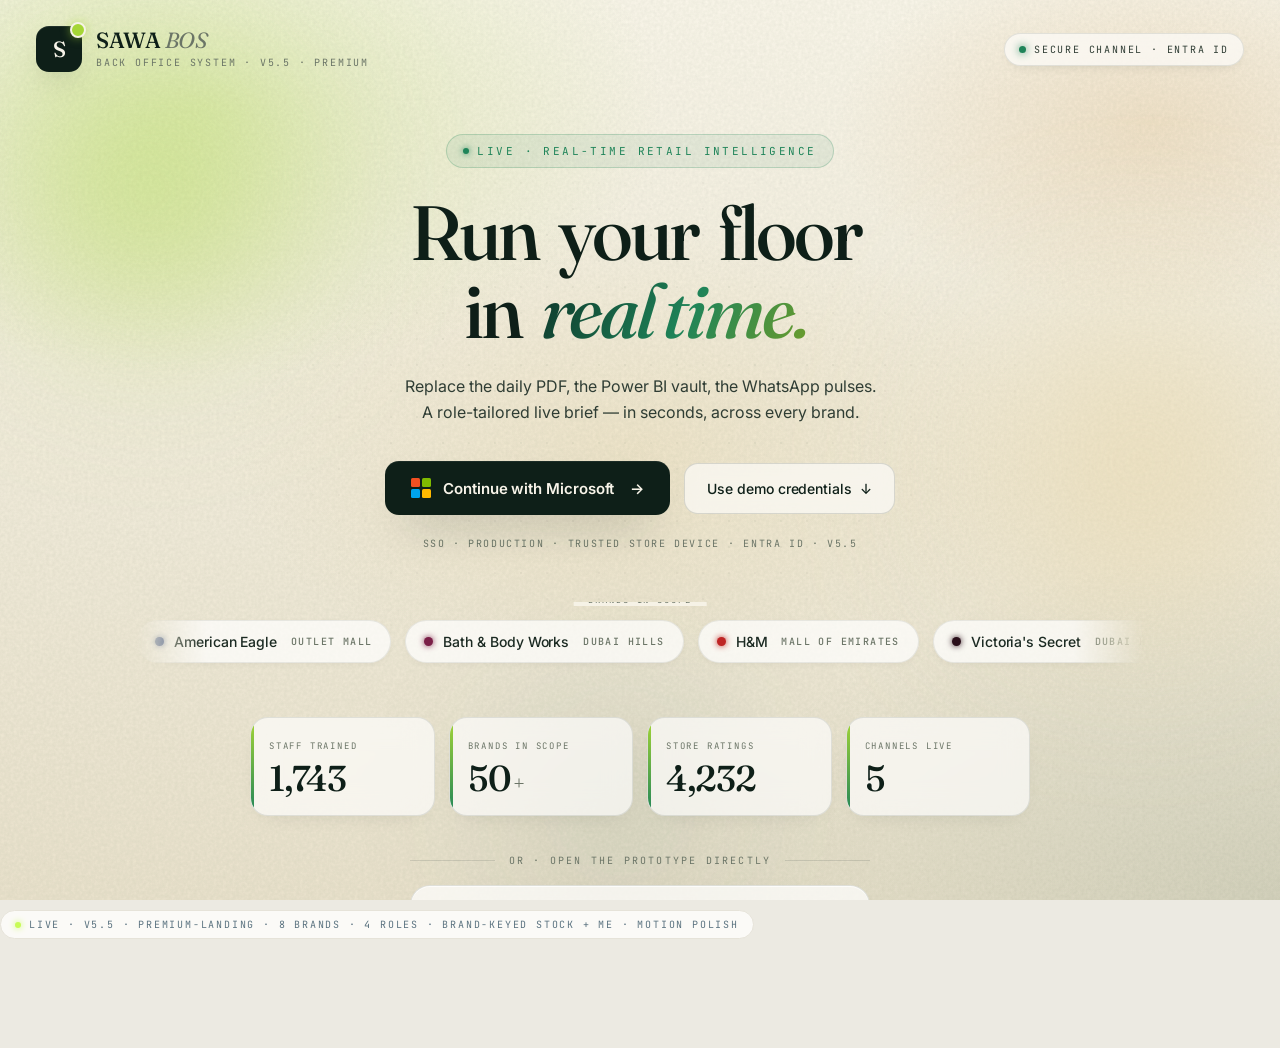
==== index.html @ 42e7abdb "v5.5 premium-landing: light-theme motion design system Replaces the dark login stage with a premium " ====
<!doctype html>
<html lang="en">
<head>
<meta charset="utf-8" />
<meta name="viewport" content="width=device-width, initial-scale=1, viewport-fit=cover" />
<title>SAWA BOS · v5.5 — Premium Live Prototype</title>
<link rel="preconnect" href="https://fonts.googleapis.com" />
<link rel="preconnect" href="https://fonts.gstatic.com" crossorigin />
<link href="https://fonts.googleapis.com/css2?family=Fraunces:ital,opsz,wght@0,9..144,400;0,9..144,500;0,9..144,600;1,9..144,500&family=Inter:wght@400;500;600;700&family=JetBrains+Mono:wght@400;500;600&display=swap" rel="stylesheet" />
<style>
  :root {
    --paper:        #FBFAF7;
    --paper-2:      #F4F2EC;
    --paper-3:      #ECE9DF;
    --line:         #E6E3D9;
    --line-2:       #D5D1C2;
    --ink:          #0E1714;
    --ink-2:        #1F2A26;
    --ink-3:        #5B7380;
    --ink-4:        #8B9B97;
    --ink-5:        #B1BDB8;
    --lime:         #C7FB55;
    --lime-2:       #B3F03A;
    --lime-ink:     #1A2A05;
    --pos:          #0F6B4E;
    --neg:          #BE3A3A;
    --neg-soft:     #F6D8D5;
    --warn:         #B07309;
    --warn-soft:    #F7E6BA;
    --blue:         #2D6CDF;
    --blue-soft:    #DFEAFB;
    --amber:        #D6A21E;
    --amber-soft:   #F5E5B6;
    --rose:         #D8527C;
    --rose-soft:    #F8DDE6;
    --slate:        #3E5867;
    --slate-soft:   #DCE3E7;
    --hover:        rgba(14,23,20,.04);

    --brand:        #0E1714;
    --brand-soft:   #F0EEE3;

    --shadow-card:  0 4px 12px rgba(15,20,23,.03);
    --shadow-card-2:0 1px 0 rgba(15,20,23,.04), 0 12px 28px rgba(15,20,23,.06);
    --shadow-dev:   0 30px 60px rgba(15,20,23,.22), 0 4px 12px rgba(15,20,23,.10);
  }
  /* per-brand tints applied via [data-brand] on .stage */
  .stage[data-brand="ame"]  { --brand:#0E2D71; --brand-soft:#E4ECFB; }
  .stage[data-brand="bbw"]  { --brand:#7A1F47; --brand-soft:#F8E2EB; }
  .stage[data-brand="hm"]   { --brand:#BE2424; --brand-soft:#FBE0DE; }
  .stage[data-brand="vs"]   { --brand:#2A0F1A; --brand-soft:#F1DCE3; }
  .stage[data-brand="cos"]  { --brand:#1A1A1A; --brand-soft:#EEEDE8; }
  .stage[data-brand="ct"]   { --brand:#8B1B3E; --brand-soft:#F6DDE5; }

  * { box-sizing: border-box; }
  html, body {
    margin: 0; padding: 0;
    background:
      radial-gradient(900px 600px at 10% 0%, #F4F2EA 0%, transparent 70%),
      radial-gradient(700px 500px at 100% 30%, #EEEBE0 0%, transparent 70%),
      #ECEAE2;
    font-family: 'Inter', system-ui, -apple-system, sans-serif;
    color: var(--ink);
    -webkit-font-smoothing: antialiased;
    text-rendering: optimizeLegibility;
  }
  ::selection { background: var(--lime); color: var(--lime-ink); }

  /* ═════════════════ LOGIN STAGE · v5.5 premium light landing ═════════════════ */
  .login-stage {
    position: fixed; inset: 0;
    background: #F6F2E6;
    color: var(--ink);
    overflow-y: auto;
    overflow-x: hidden;
    -webkit-overflow-scrolling: touch;
    overscroll-behavior: contain;
    z-index: 100;
    display: flex;
    flex-direction: column;
    transition: opacity .6s ease, transform .6s ease;
    scroll-behavior: smooth;
  }
  .login-stage.gone {
    opacity: 0;
    transform: scale(1.04);
    pointer-events: none;
  }
  .login-stage::-webkit-scrollbar { width: 10px; }
  .login-stage::-webkit-scrollbar-track { background: transparent; }
  .login-stage::-webkit-scrollbar-thumb {
    background: rgba(14,31,24,.10);
    border-radius: 8px;
    border: 2px solid transparent;
    background-clip: padding-box;
  }
  .login-stage::-webkit-scrollbar-thumb:hover {
    background: rgba(14,31,24,.22); background-clip: padding-box;
  }

  /* layered mesh background · cream + warm sand + faint forest accents */
  .motion-bg {
    position: absolute; inset: 0;
    pointer-events: none;
    z-index: 0;
    background:
      radial-gradient(58% 48% at 16% 12%, rgba(165,214,54,.22) 0%, transparent 62%),
      radial-gradient(70% 60% at 100% 100%, rgba(15,61,46,.10) 0%, transparent 65%),
      radial-gradient(50% 40% at 50% 50%, rgba(232,212,162,.30) 0%, transparent 65%),
      radial-gradient(38% 32% at 90% 14%, rgba(217,164,93,.22) 0%, transparent 65%),
      linear-gradient(180deg, #FBF7EB 0%, #F2ECDA 60%, #ECE4CE 100%);
  }
  /* paper grain — gives the premium "art-printed" feel */
  .motion-grain {
    position: absolute; inset: 0; pointer-events: none; z-index: 1;
    opacity: .55;
    mix-blend-mode: multiply;
    background-image: url("data:image/svg+xml;utf8,%3Csvg viewBox='0 0 200 200' xmlns='http://www.w3.org/2000/svg'%3E%3Cfilter id='n'%3E%3CfeTurbulence type='fractalNoise' baseFrequency='1.4' numOctaves='2' stitchTiles='stitch'/%3E%3CfeColorMatrix values='0 0 0 0 0.1  0 0 0 0 0.15  0 0 0 0 0.1  0 0 0 0.18 0'/%3E%3C/filter%3E%3Crect width='100%25' height='100%25' filter='url(%23n)'/%3E%3C/svg%3E");
  }
  /* subtle dotted grid that fades to the edges */
  .motion-grid {
    position: absolute; inset: 0;
    background-image:
      radial-gradient(circle at 1px 1px, rgba(14,31,24,.10) 1px, transparent 1.2px);
    background-size: 26px 26px;
    mask-image: radial-gradient(closest-side at 50% 45%, #000 30%, transparent 85%);
    -webkit-mask-image: radial-gradient(closest-side at 50% 45%, #000 30%, transparent 85%);
    z-index: 1; opacity: .42;
    animation: gridDrift 50s linear infinite;
    pointer-events: none;
  }
  @keyframes gridDrift {
    0%   { background-position: 0 0; }
    100% { background-position: 26px 26px; }
  }
  /* drifting mesh blobs */
  .motion-blob {
    position: absolute;
    border-radius: 50%;
    filter: blur(80px);
    z-index: 1;
    pointer-events: none;
  }
  .blob-1 { width: 540px; height: 540px; left: -120px; top: -80px;
    background: radial-gradient(closest-side, rgba(165,214,54,.55), transparent 72%);
    animation: blobDrift 22s ease-in-out infinite; }
  .blob-2 { width: 600px; height: 600px; right: -160px; top: 18%;
    background: radial-gradient(closest-side, rgba(232,212,162,.70), transparent 72%);
    animation: blobDrift 28s ease-in-out infinite -6s; }
  .blob-3 { width: 420px; height: 420px; left: 32%; bottom: -120px;
    background: radial-gradient(closest-side, rgba(15,61,46,.18), transparent 72%);
    animation: blobDrift 26s ease-in-out infinite -12s; }
  @keyframes blobDrift {
    0%,100% { transform: translate(0,0) scale(1); }
    50%     { transform: translate(80px,40px) scale(1.08); }
  }

  .login-head {
    position: relative; z-index: 5;
    display: flex; justify-content: space-between; align-items: center;
    padding: 26px 36px;
    animation: fadeDown .7s .05s ease-out backwards;
  }
  @keyframes fadeDown {
    from { opacity: 0; transform: translateY(-10px); }
    to   { opacity: 1; transform: none; }
  }
  .login-brand { display: flex; align-items: center; gap: 14px; }
  .sawa-mono-lg {
    width: 46px; height: 46px; border-radius: 13px;
    background: #0E1F18; color: #F8F4E9;
    display: grid; place-items: center;
    font-family: 'Fraunces', serif; font-weight: 500; font-size: 22px;
    letter-spacing: -.02em; position: relative;
    box-shadow:
      0 1px 0 rgba(255,255,255,.08) inset,
      0 14px 30px -16px rgba(14,31,24,.55);
  }
  .sawa-mono-lg::after {
    content: ""; position: absolute; right: -4px; top: -4px;
    width: 12px; height: 12px; border-radius: 50%;
    background: #A5D636; border: 2.5px solid #F6F2E6;
    box-shadow: 0 0 10px rgba(165,214,54,.55);
    animation: pulse 2s ease-in-out infinite;
  }
  .lh-t {
    font-family: 'Fraunces', serif; font-weight: 500;
    font-size: 22px; letter-spacing: -.02em; line-height: 1;
    color: #0E1F18;
  }
  .lh-t em { font-style: italic; color: #6B7567; font-weight: 400; }
  .lh-s {
    font-family: 'JetBrains Mono', monospace; font-size: 10px;
    color: #6B7567; text-transform: uppercase; letter-spacing: .18em;
    margin-top: 5px;
  }
  .login-secure {
    font-family: 'JetBrains Mono', monospace; font-size: 10px;
    color: #2F3D34; text-transform: uppercase; letter-spacing: .18em;
    display: inline-flex; align-items: center; gap: 8px;
    padding: 9px 14px;
    background: rgba(255,255,255,.62);
    border: 1px solid rgba(14,31,24,.10);
    border-radius: 999px;
    backdrop-filter: blur(14px);
    box-shadow: 0 4px 14px -8px rgba(14,31,24,.22);
  }
  .login-secure .dot {
    width: 7px; height: 7px; border-radius: 50%;
    background: #1F8459;
    box-shadow: 0 0 8px #1F8459;
    animation: pulse 1.6s ease-in-out infinite;
  }

  .login-panel {
    position: relative; z-index: 5;
    align-self: center;
    width: 100%;
    max-width: 1080px;
    padding: 36px 36px 24px;
    margin-block: auto;
    text-align: center;
    transition: opacity .45s ease, transform .45s ease;
  }
  .login-panel.gone {
    opacity: 0; transform: translateY(-12px) scale(.98);
    pointer-events: none; position: absolute;
  }
  .login-panel.entering {
    animation: enterUp .55s cubic-bezier(.22,.61,.36,1) both;
  }
  @keyframes enterUp {
    from { opacity: 0; transform: translateY(20px) scale(.98); }
    to   { opacity: 1; transform: none; }
  }
  @keyframes fadeUp {
    from { opacity: 0; transform: translateY(18px); }
    to   { opacity: 1; transform: none; }
  }
  /* short-screen tuning · keeps premium feel on 1366×768 laptops */
  @media (max-height: 880px) {
    .login-hero        { font-size: clamp(36px, 5vw, 60px); margin: 0 0 16px; }
    .login-sub         { margin: 0 auto 24px; }
    .brand-marquee     { margin: 36px 0 18px; }
    .login-tickers     { margin: 24px auto 18px; }
    .login-or          { margin: 26px auto 14px; }
    .login-panel       { padding: 22px 36px 20px; }
    .login-head        { padding: 18px 32px; }
  }
  @media (max-height: 720px) {
    .login-hero        { font-size: clamp(28px, 4vw, 40px); }
    .login-sub         { display: none; }
    .login-tickers     { display: none; }
    .brand-marquee     { margin: 18px 0 14px; padding: 12px 0; }
    .login-pre         { margin-bottom: 12px; }
    .login-meta        { display: none; }
  }
  .login-pre {
    display: inline-flex; align-items: center; gap: 8px;
    font-family: 'JetBrains Mono', monospace; font-size: 11px;
    color: #1F8459; text-transform: uppercase; letter-spacing: .22em;
    padding: 9px 16px; border-radius: 999px;
    background: rgba(31,132,89,.08);
    border: 1px solid rgba(31,132,89,.22);
    margin-bottom: 26px;
    animation: fadeUp .7s .15s ease-out backwards;
  }
  .login-pre em { font-style: italic; color: #0E1F18; font-weight: 500; }
  .login-pre::before {
    content: ""; width: 6px; height: 6px; border-radius: 50%;
    background: #1F8459; box-shadow: 0 0 6px #1F8459;
    animation: pulse 1.4s ease-in-out infinite;
  }
  .login-hero {
    font-family: 'Fraunces', serif; font-weight: 500;
    font-size: clamp(46px, 6vw, 86px);
    letter-spacing: -.04em;
    line-height: 1.02;
    color: #0E1F18;
    margin: 0 0 22px;
    max-width: 16ch; margin-left: auto; margin-right: auto;
  }
  .login-hero .word {
    display: inline-block;
    animation: heroWord .9s ease-out backwards;
    margin-right: .12em;
  }
  .login-hero .word.w1 { animation-delay: .25s; }
  .login-hero .word.w2 { animation-delay: .35s; }
  .login-hero .word.w3 { animation-delay: .45s; }
  .login-hero .word.w4 { animation-delay: .58s; }
  .login-hero .word.w5 { animation-delay: .68s; }
  .login-hero .word.w6 { animation-delay: .78s; }
  @keyframes heroWord {
    from { opacity: 0; transform: translateY(28px); filter: blur(6px); }
    to   { opacity: 1; transform: none; filter: blur(0); }
  }
  .login-hero em {
    font-style: italic; font-weight: 500;
    background: linear-gradient(120deg, #0F3D2E 8%, #1F8459 55%, #6E9D2A 100%);
    -webkit-background-clip: text;
    -webkit-text-fill-color: transparent;
    background-clip: text;
  }
  .login-sub {
    font-family: 'Inter', sans-serif; font-size: 16px;
    line-height: 1.65;
    color: #2F3D34;
    margin: 0 auto 36px;
    max-width: 540px;
    animation: fadeUp .8s .9s ease-out backwards;
  }

  .login-cta-row {
    display: inline-flex; flex-wrap: wrap; align-items: center;
    justify-content: center; gap: 14px;
    animation: fadeUp .8s 1.0s ease-out backwards;
  }
  .login-btn {
    appearance: none; border: 0; cursor: pointer;
    background: #0E1F18; color: #F8F4E9;
    padding: 17px 26px; border-radius: 14px;
    font-family: 'Inter', sans-serif; font-size: 15px; font-weight: 600;
    display: inline-flex; align-items: center; gap: 12px;
    box-shadow:
      0 22px 46px -22px rgba(14,31,24,.55),
      0 1px 0 rgba(255,255,255,.06) inset;
    transition: transform .18s ease, box-shadow .25s ease, background .2s;
    position: relative;
    letter-spacing: -.005em;
  }
  .login-btn:hover {
    transform: translateY(-3px);
    background: #0F3D2E;
    box-shadow: 0 30px 60px -22px rgba(14,31,24,.55);
  }
  .login-btn:active { transform: translateY(-1px); }
  .login-btn .ms-grid {
    display: grid; grid-template-columns: 9px 9px; grid-template-rows: 9px 9px;
    gap: 2px; width: 20px; height: 20px;
  }
  .login-btn .ms-grid span { width: 9px; height: 9px; border-radius: 1.5px; }
  .login-btn .ms-grid span:nth-child(1) { background: #F25022; }
  .login-btn .ms-grid span:nth-child(2) { background: #7FBA00; }
  .login-btn .ms-grid span:nth-child(3) { background: #00A4EF; }
  .login-btn .ms-grid span:nth-child(4) { background: #FFB900; }
  .login-btn .arr {
    margin-left: 4px;
    transition: transform .3s cubic-bezier(.22,.61,.36,1);
  }
  .login-btn:hover .arr { transform: translateX(4px); }

  .login-link-btn {
    appearance: none; cursor: pointer;
    background: rgba(255,255,255,.62);
    color: #0E1F18;
    padding: 16px 22px;
    border-radius: 14px;
    border: 1.5px solid rgba(14,31,24,.14);
    font-family: 'Inter', sans-serif; font-size: 14px; font-weight: 500;
    display: inline-flex; align-items: center; gap: 8px;
    backdrop-filter: blur(10px);
    transition: border-color .2s, background .2s, transform .18s ease;
    letter-spacing: -.005em;
  }
  .login-link-btn:hover {
    border-color: rgba(14,31,24,.40);
    background: rgba(255,255,255,.92);
    transform: translateY(-2px);
  }
  .login-link-btn .arr { transition: transform .3s cubic-bezier(.22,.61,.36,1); }
  .login-link-btn:hover .arr { transform: translateY(2px); }

  .login-meta {
    margin: 22px auto 0;
    display: flex; flex-wrap: wrap; justify-content: center; gap: 8px;
    font-family: 'JetBrains Mono', monospace; font-size: 10px;
    color: #6B7567; text-transform: uppercase; letter-spacing: .16em;
    animation: fadeUp .8s 1.15s ease-out backwards;
  }

  /* brand marquee · infinite scroll band */
  .brand-marquee {
    position: relative; z-index: 4;
    margin: 52px auto 22px;
    padding: 18px 0;
    overflow: hidden;
    max-width: 1100px;
    mask-image: linear-gradient(90deg, transparent 0%, #000 7%, #000 93%, transparent 100%);
    -webkit-mask-image: linear-gradient(90deg, transparent 0%, #000 7%, #000 93%, transparent 100%);
    animation: fadeUp .8s 1.25s ease-out backwards;
  }
  .brand-marquee::before {
    content: "brands in scope";
    position: absolute; left: 50%; top: -8px; transform: translateX(-50%);
    font-family: 'JetBrains Mono', monospace; font-size: 9px;
    color: #6B7567; text-transform: uppercase; letter-spacing: .22em;
    background: #F6F2E6;
    padding: 0 14px;
    z-index: 2;
  }
  .bm-track {
    display: inline-flex; gap: 14px;
    animation: bmScroll 42s linear infinite;
    white-space: nowrap;
  }
  @keyframes bmScroll {
    from { transform: translateX(0); }
    to   { transform: translateX(-50%); }
  }
  .bm-chip {
    display: inline-flex; align-items: center; gap: 10px;
    padding: 12px 18px;
    background: rgba(255,255,255,.72);
    border: 1px solid rgba(14,31,24,.08);
    border-radius: 999px;
    font-family: 'Inter', sans-serif; font-size: 14px; font-weight: 500;
    color: #1B2A22;
    letter-spacing: -.005em;
    backdrop-filter: blur(10px);
    box-shadow: 0 2px 10px -4px rgba(14,31,24,.10);
    flex-shrink: 0;
  }
  .bm-chip .dot {
    width: 9px; height: 9px; border-radius: 50%;
    background: var(--c, #1F8459);
    box-shadow: 0 0 6px var(--c, #1F8459);
  }
  .bm-chip .meta {
    font-family: 'JetBrains Mono', monospace; font-size: 10px;
    color: #6B7567; text-transform: uppercase; letter-spacing: .14em;
    margin-left: 4px;
  }

  /* demo username/password form (prototype only) · light glass */
  .login-or {
    display: flex; align-items: center; gap: 14px;
    max-width: 460px; margin: 38px auto 18px;
    font-family: 'JetBrains Mono', monospace; font-size: 10px;
    text-transform: uppercase; letter-spacing: .22em;
    color: #6B7567;
    animation: fadeUp .8s 1.4s ease-out backwards;
  }
  .login-or::before,
  .login-or::after {
    content: ""; flex: 1; height: 1px;
    background: rgba(14,31,24,.12);
  }
  .login-demo {
    max-width: 460px; margin: 0 auto;
    display: grid; gap: 12px;
    background: rgba(255,255,255,.72);
    border: 1px solid rgba(14,31,24,.10);
    border-radius: 20px;
    padding: 22px 22px 18px;
    text-align: left;
    backdrop-filter: blur(20px) saturate(120%);
    box-shadow:
      0 1px 0 rgba(255,255,255,.7) inset,
      0 30px 60px -30px rgba(14,31,24,.30),
      0 6px 18px -12px rgba(14,31,24,.20);
    animation: fadeUp .9s 1.45s ease-out backwards;
  }
  .login-demo .lbl {
    font-family: 'JetBrains Mono', monospace; font-size: 9px;
    text-transform: uppercase; letter-spacing: .2em;
    color: #6B7567;
    display: flex; justify-content: space-between; align-items: center;
  }
  .login-demo .lbl em {
    font-style: normal; color: #1F8459;
    font-size: 9px; letter-spacing: .16em;
  }
  .login-demo .field {
    display: flex; align-items: center; gap: 10px;
    background: rgba(246,242,230,.65);
    border: 1.5px solid rgba(14,31,24,.10);
    border-radius: 12px;
    padding: 13px 14px;
    transition: border .2s ease, background .2s, box-shadow .2s;
  }
  .login-demo .field:focus-within {
    border-color: rgba(31,132,89,.55);
    background: rgba(255,255,255,.85);
    box-shadow: 0 0 0 3px rgba(31,132,89,.10);
  }
  .login-demo .field svg { color: #6B7567; flex-shrink: 0; }
  .login-demo .field input {
    flex: 1; min-width: 0;
    background: transparent; border: 0; outline: 0;
    color: #0E1F18; font-family: 'Inter', sans-serif; font-size: 14px;
    letter-spacing: -.005em;
  }
  .login-demo .field input::placeholder { color: #9BA396; }
  .login-demo .row {
    display: flex; align-items: center; justify-content: space-between;
    gap: 12px; padding-top: 4px;
  }
  .login-demo .role-pick {
    flex: 1;
    background-color: rgba(246,242,230,.65);
    border: 1.5px solid rgba(14,31,24,.10);
    border-radius: 12px;
    padding: 13px 14px;
    color: #0E1F18; font-family: 'Inter', sans-serif; font-size: 13px;
    appearance: none;
    background-image: url("data:image/svg+xml;utf8,<svg xmlns='http://www.w3.org/2000/svg' width='10' height='6' viewBox='0 0 10 6' fill='none' stroke='%236B7567' stroke-width='1.4' stroke-linecap='round' stroke-linejoin='round'><path d='M1 1.5l4 3 4-3'/></svg>");
    background-repeat: no-repeat; background-position: right 14px center;
    padding-right: 32px;
  }
  .login-demo .role-pick option { background:#FBF7EB; color:#0E1F18; }
  .login-demo .submit {
    flex-shrink: 0;
    padding: 13px 22px;
    border-radius: 12px;
    background: #0E1F18;
    color: #F8F4E9;
    border: 0; cursor: pointer;
    font-family: 'JetBrains Mono', monospace;
    font-size: 11px; font-weight: 600; letter-spacing: .14em;
    text-transform: uppercase;
    display: inline-flex; align-items: center; gap: 8px;
    transition: transform .15s ease, box-shadow .2s ease, background .2s;
    box-shadow: 0 14px 28px -14px rgba(14,31,24,.45);
  }
  .login-demo .submit:hover {
    transform: translateY(-2px);
    background: #0F3D2E;
    box-shadow: 0 22px 38px -16px rgba(14,31,24,.55);
  }
  .login-demo .submit:active { transform: translateY(0); }
  .login-demo .hint {
    font-family: 'JetBrains Mono', monospace; font-size: 9px;
    color: #6B7567; text-transform: uppercase; letter-spacing: .18em;
    text-align: center; margin-top: 6px; line-height: 1.6;
  }
  .login-demo .hint b { color: #1F8459; font-weight: 500; }
  .login-demo .err {
    font-family: 'JetBrains Mono', monospace; font-size: 10px;
    color: #C24A4A; text-transform: uppercase; letter-spacing: .14em;
    text-align: center; margin-top: 2px;
    opacity: 0; transition: opacity .25s ease;
  }
  .login-demo .err.show { opacity: 1; }
  .login-tickers {
    margin: 36px auto 22px;
    display: grid; grid-template-columns: repeat(4, 1fr); gap: 14px;
    max-width: 780px;
    animation: fadeUp .8s 1.3s ease-out backwards;
  }
  .tk {
    padding: 22px 18px 18px;
    background: rgba(255,255,255,.66);
    border: 1px solid rgba(14,31,24,.10);
    border-radius: 18px;
    backdrop-filter: blur(14px);
    text-align: left;
    box-shadow: 0 8px 24px -16px rgba(14,31,24,.20);
    position: relative; overflow: hidden;
    transition: transform .2s ease, border-color .2s, box-shadow .2s;
  }
  .tk:hover {
    transform: translateY(-3px);
    border-color: rgba(14,31,24,.20);
    box-shadow: 0 18px 38px -22px rgba(14,31,24,.30);
  }
  .tk::before {
    content: ""; position: absolute; left: 0; top: 0; bottom: 0; width: 3px;
    background: linear-gradient(180deg, #A5D636, #1F8459);
  }
  .tk-l {
    display: block;
    font-family: 'JetBrains Mono', monospace; font-size: 9px;
    color: #6B7567; text-transform: uppercase; letter-spacing: .2em;
    margin-bottom: 8px;
  }
  .tk-v {
    font-family: 'Fraunces', serif; font-weight: 500;
    font-size: 36px; letter-spacing: -.025em; color: #0E1F18;
    line-height: 1;
  }
  .tk-u {
    font-family: 'Fraunces', serif; font-size: 22px; color: #6B7567;
    margin-left: 2px;
  }

  /* role panel · light glass */
  .role-panel { max-width: 920px; }
  .role-grid {
    display: grid; grid-template-columns: repeat(2, 1fr); gap: 14px;
    margin-top: 12px;
  }
  .login-role-card {
    appearance: none; cursor: pointer;
    background: rgba(255,255,255,.66);
    border: 1.5px solid rgba(14,31,24,.10);
    border-radius: 18px;
    padding: 22px 24px;
    text-align: left; color: #0E1F18;
    transition: transform .18s ease, border-color .15s, background .15s, box-shadow .2s;
    display: flex; flex-direction: column; gap: 12px;
    backdrop-filter: blur(14px);
    box-shadow: 0 8px 24px -16px rgba(14,31,24,.18);
  }
  .login-role-card:hover {
    transform: translateY(-4px);
    border-color: rgba(31,132,89,.45);
    background: rgba(255,255,255,.92);
    box-shadow: 0 22px 38px -22px rgba(14,31,24,.30);
  }
  .login-role-card.primary {
    background: linear-gradient(160deg, rgba(165,214,54,.18), rgba(255,255,255,.65) 60%);
    border-color: rgba(31,132,89,.35);
  }
  .rc-h { display: flex; justify-content: space-between; align-items: center; }
  .rc-ic {
    width: 44px; height: 44px; border-radius: 12px;
    background: rgba(14,31,24,.06);
    color: #1F8459;
    display: grid; place-items: center;
  }
  .login-role-card.primary .rc-ic {
    background: #0E1F18; color: #A5D636;
  }
  .rc-tag {
    font-family: 'JetBrains Mono', monospace; font-size: 9px;
    color: #1F8459; text-transform: uppercase; letter-spacing: .2em;
    padding: 4px 10px; border-radius: 999px;
    background: rgba(31,132,89,.10); border: 1px solid rgba(31,132,89,.30);
  }
  .rc-nm {
    font-family: 'Fraunces', serif; font-size: 24px; font-weight: 500;
    letter-spacing: -.02em; line-height: 1;
    color: #0E1F18;
  }
  .rc-meta {
    font-family: 'JetBrains Mono', monospace; font-size: 10px;
    color: #6B7567; text-transform: uppercase; letter-spacing: .14em;
  }
  .login-back {
    margin-top: 26px;
    appearance: none; background: transparent; border: 0; cursor: pointer;
    color: #6B7567;
    font-family: 'JetBrains Mono', monospace; font-size: 11px;
    text-transform: uppercase; letter-spacing: .18em;
    padding: 10px 14px;
  }
  .login-back:hover { color: #0E1F18; }

  .login-foot {
    position: relative; z-index: 5;
    display: flex; justify-content: center; align-items: center; gap: 12px;
    padding: 28px 36px 30px;
    font-family: 'JetBrains Mono', monospace; font-size: 10px;
    color: #6B7567; text-transform: uppercase; letter-spacing: .16em;
    animation: fadeUp .8s 1.55s ease-out backwards;
  }
  .login-foot .dot {
    width: 4px; height: 4px; border-radius: 50%; background: rgba(14,31,24,.20);
  }
  .login-foot .live-dot {
    display: inline-flex; align-items: center; gap: 6px;
    color: #1F8459;
  }
  .login-foot .live-dot::before {
    content: ""; width: 6px; height: 6px; border-radius: 50%;
    background: #1F8459; box-shadow: 0 0 6px #1F8459;
    animation: pulse 1.6s ease-in-out infinite;
  }

  /* sign-out chip in app */
  .sign-out {
    appearance: none; cursor: pointer;
    border: 1px solid var(--line); background: var(--paper);
    color: var(--ink-3);
    padding: 6px 10px 6px 9px; border-radius: 8px;
    font-family: 'JetBrains Mono', monospace; font-size: 10px;
    text-transform: uppercase; letter-spacing: .14em;
    display: inline-flex; align-items: center; gap: 6px;
    margin-left: 10px;
    transition: color .15s, border-color .15s;
  }
  .sign-out:hover { color: var(--ink); border-color: var(--ink); }

  /* ───────── outer stage ───────── */
  .stage {
    min-height: 100vh; padding: 20px 24px 60px;
    display: flex; flex-direction: column; gap: 18px;
    opacity: 0; pointer-events: none;
    transition: opacity .55s ease;
  }
  .stage.live { opacity: 1; pointer-events: auto; }
  .stage-head {
    max-width: 1680px; margin: 0 auto; width: 100%;
    display: grid; grid-template-columns: auto 1fr auto; align-items: center; gap: 24px;
  }
  .logo-wrap {
    display: flex; align-items: center; gap: 12px;
  }
  .sawa-mono {
    width: 38px; height: 38px;
    border-radius: 10px;
    background: var(--ink);
    color: #fff;
    display: grid; place-items: center;
    font-family: 'Fraunces', serif; font-weight: 500;
    font-size: 18px; letter-spacing: -.02em;
    position: relative;
  }
  .sawa-mono::after {
    content: ""; position: absolute; right: -3px; top: -3px;
    width: 8px; height: 8px; border-radius: 50%;
    background: var(--lime); border: 2px solid var(--paper);
    animation: pulse 2s ease-in-out infinite;
  }
  @keyframes pulse {
    0%, 100% { transform: scale(1); opacity: 1; }
    50%      { transform: scale(1.25); opacity: .8; }
  }
  .brand-text {
    font-family: 'Fraunces', serif;
    font-size: 24px; letter-spacing: -.02em; font-weight: 500;
    line-height: 1;
  }
  .brand-text .it { font-style: italic; color: var(--ink-3); font-weight: 400; }
  .brand-text .sub {
    display: block;
    font-family: 'JetBrains Mono', monospace;
    text-transform: uppercase;
    font-size: 9.5px; letter-spacing: .18em;
    color: var(--ink-3); margin-top: 5px; font-weight: 500;
  }
  .head-mid {
    display: flex; justify-content: center; gap: 8px;
    flex-wrap: wrap;
  }
  .head-mid .crumb {
    font-family: 'JetBrains Mono', monospace;
    font-size: 10px; text-transform: uppercase; letter-spacing: .14em;
    color: var(--ink-3);
    background: var(--paper);
    border: 1px solid var(--line);
    padding: 6px 12px; border-radius: 999px;
  }
  .head-mid .crumb b { color: var(--ink); font-weight: 600; }
  .head-right {
    display: flex; align-items: center; gap: 12px;
  }
  .pill-live {
    display: inline-flex; align-items: center; gap: 6px;
    background: var(--lime); color: var(--lime-ink);
    padding: 6px 12px; border-radius: 999px;
    font-family: 'JetBrains Mono', monospace; font-size: 10px;
    text-transform: uppercase; letter-spacing: .14em; font-weight: 600;
  }
  .pill-live::before {
    content: ""; width: 6px; height: 6px; border-radius: 50%;
    background: var(--lime-ink); animation: pulse 1.4s ease-in-out infinite;
  }

  /* role + brand bar */
  .control-bar {
    max-width: 1680px; margin: 0 auto; width: 100%;
    display: grid; grid-template-columns: 1fr auto; gap: 16px;
    align-items: center;
  }
  .brand-chips {
    display: flex; gap: 8px; align-items: center; flex-wrap: wrap;
  }
  .brand-chips .lbl, .role-bar .lbl {
    font-family: 'JetBrains Mono', monospace; font-size: 10px;
    color: var(--ink-3); text-transform: uppercase; letter-spacing: .18em;
    margin-right: 4px;
  }
  .chip {
    appearance: none; border: 1px solid var(--line); background: var(--paper);
    color: var(--ink);
    padding: 7px 12px; border-radius: 999px;
    font-family: 'Inter', sans-serif; font-size: 12px; font-weight: 500;
    cursor: pointer; transition: all .15s;
    display: inline-flex; align-items: center; gap: 7px;
  }
  .chip .dot {
    width: 8px; height: 8px; border-radius: 50%;
    background: var(--brand);
  }
  .chip:hover {
    border-color: var(--ink); transform: translateY(-1px);
    box-shadow: 0 4px 12px -8px rgba(0,0,0,.4);
  }
  .chip.active {
    background: var(--ink); color: #fff; border-color: var(--ink);
    box-shadow: 0 4px 14px -6px rgba(0,0,0,.45);
  }
  .chip.active .dot {
    background: var(--lime);
    box-shadow: 0 0 0 2px rgba(199,251,85,.25);
  }
  .chip.more {
    appearance: none; border: 1px solid var(--line); background: transparent;
    padding: 7px 12px;
    font-family: 'JetBrains Mono', monospace; font-size: 10px;
    color: var(--ink-3); letter-spacing: .14em; text-transform: uppercase;
  }
  .brand-select {
    appearance: none;
    border: 1px solid var(--line-2);
    background: var(--paper) url("data:image/svg+xml;utf8,<svg xmlns='http://www.w3.org/2000/svg' width='12' height='12' viewBox='0 0 12 12'><path d='M3 4.5 L6 7.5 L9 4.5' fill='none' stroke='%235B7380' stroke-width='1.4' stroke-linecap='round' stroke-linejoin='round'/></svg>") no-repeat right 10px center;
    padding: 7px 28px 7px 12px;
    border-radius: 999px;
    font-family: 'Inter', sans-serif; font-size: 12px; font-weight: 500;
    color: var(--ink);
    cursor: pointer;
  }
  .role-bar {
    display: flex; gap: 6px; align-items: center;
  }
  .role-pill {
    appearance: none; border: 1px solid var(--line); background: var(--paper);
    padding: 6px 10px; border-radius: 8px;
    font-family: 'JetBrains Mono', monospace; font-size: 10px;
    text-transform: uppercase; letter-spacing: .14em;
    color: var(--ink-3); cursor: pointer;
    transition: all .15s;
  }
  .role-pill:hover {
    color: var(--ink); border-color: var(--ink-3);
  }
  .role-pill.active {
    background: var(--ink); color: #fff; border-color: var(--ink);
    box-shadow: 0 4px 12px -8px rgba(0,0,0,.4);
  }

  /* devices */
  .fit-wrap {
    /* JS sets --fit-scale based on viewport. Layout = devices * scale. */
    width: 100%;
    display: flex; justify-content: center;
    overflow: visible;
  }
  .fit-wrap > .devices {
    transform: scale(var(--fit-scale, 1));
    transform-origin: top center;
    transition: transform .35s cubic-bezier(.22,.61,.36,1);
  }
  .devices {
    display: grid;
    grid-template-columns: 1180px 430px;
    gap: 40px;
    justify-content: center;
    align-items: start;
  }

  /* ───────── iPad ───────── */
  .ipad {
    position: relative;
    width: 1180px; height: 836px;
    background: #14181A;
    border-radius: 44px;
    padding: 16px;
    box-shadow: var(--shadow-dev);
  }
  .ipad::after {
    content: ""; position: absolute; top: 50%; right: -3px;
    transform: translateY(-50%);
    width: 3px; height: 64px; background: #2A2E31; border-radius: 0 2px 2px 0;
  }
  .ipad-screen {
    width: 100%; height: 100%;
    background: var(--paper);
    border-radius: 30px;
    overflow: hidden;
    display: grid; grid-template-columns: 220px 1fr;
  }

  /* sidebar */
  .pad-side {
    border-right: 1px solid var(--line);
    padding: 20px 16px;
    display: flex; flex-direction: column; gap: 18px;
    background: linear-gradient(180deg, var(--paper) 0%, var(--paper-2) 100%);
  }
  .pad-side .logo-row {
    display: flex; align-items: center; gap: 10px;
  }
  .pad-side .logo-row .mono {
    width: 30px; height: 30px; border-radius: 8px;
    background: var(--ink); color: #fff;
    display: grid; place-items: center;
    font-family: 'Fraunces', serif; font-weight: 500;
    font-size: 14px; letter-spacing: -.02em; position: relative;
  }
  .pad-side .logo-row .mono::after {
    content: ""; position: absolute; right: -2px; top: -2px;
    width: 6px; height: 6px; border-radius: 50%;
    background: var(--lime); border: 2px solid var(--paper);
  }
  .pad-side .logo-row .t {
    font-family: 'Fraunces', serif; font-size: 17px;
    letter-spacing: -.02em; font-weight: 500; line-height: 1;
  }
  .pad-side .logo-row .s {
    font-family: 'JetBrains Mono', monospace; font-size: 8.5px;
    color: var(--ink-3); text-transform: uppercase; letter-spacing: .18em;
    margin-top: 2px;
  }
  .pad-user {
    border: 1px solid var(--line);
    background: #fff; border-radius: 12px;
    padding: 11px 12px;
    box-shadow: var(--shadow-card);
  }
  .pad-user .name {
    font-family: 'Fraunces', serif; font-size: 15px; font-weight: 500;
    letter-spacing: -.01em;
  }
  .pad-user .role {
    font-family: 'JetBrains Mono', monospace; font-size: 9px;
    color: var(--ink-3); text-transform: uppercase; letter-spacing: .14em;
    margin-top: 3px;
  }
  .pad-user .role .brand-name { color: var(--brand); font-weight: 600; }

  .pad-group-h {
    font-family: 'JetBrains Mono', monospace; font-size: 9px;
    color: var(--ink-4); text-transform: uppercase; letter-spacing: .22em;
    padding: 0 6px 0 4px; margin-top: 2px;
  }
  .pad-nav { display: flex; flex-direction: column; gap: 1px; }
  .pad-nav button {
    appearance: none; border: 0; background: transparent;
    text-align: left; padding: 9px 10px; border-radius: 9px;
    font-family: 'Inter', sans-serif; font-size: 13px; font-weight: 500;
    color: var(--ink-2); cursor: pointer;
    display: flex; align-items: center; gap: 9px;
    transition: background .15s;
  }
  .pad-nav button .ic {
    width: 15px; height: 15px; color: var(--ink-3); flex: 0 0 15px;
  }
  .pad-nav button:hover { background: var(--hover); }
  .pad-nav button.active {
    background: var(--ink); color: #fff;
    box-shadow: var(--shadow-card);
  }
  .pad-nav button.active .ic { color: var(--lime); }

  .pad-foot {
    margin-top: auto;
    font-family: 'JetBrains Mono', monospace; font-size: 9px;
    color: var(--ink-4); text-transform: uppercase; letter-spacing: .14em;
    line-height: 1.7; padding: 0 6px;
  }
  .pad-foot .live::before {
    content: ""; display: inline-block; width: 6px; height: 6px;
    border-radius: 50%; background: var(--lime); margin-right: 6px;
    transform: translateY(-1px);
    animation: pulse 1.6s ease-in-out infinite;
  }

  /* main */
  .pad-main {
    overflow: auto;
    padding: 20px 24px 24px;
  }
  .pad-head {
    display: flex; align-items: flex-end; justify-content: space-between;
    gap: 16px; padding-bottom: 14px;
    border-bottom: 1px solid var(--line);
  }
  .pad-head .t {
    font-family: 'Fraunces', serif; font-size: 34px;
    letter-spacing: -.025em; font-weight: 500; line-height: 1;
  }
  .pad-head .t em { font-style: italic; color: var(--brand); }
  .pad-head .s {
    font-family: 'JetBrains Mono', monospace; font-size: 10px;
    text-transform: uppercase; letter-spacing: .16em;
    color: var(--ink-3); margin-top: 6px;
  }
  .pad-head .s .b { color: var(--brand); font-weight: 600; }
  .pad-head .filters { display: flex; gap: 8px; align-items: center; }
  .pad-head .filters .grp {
    display: grid;
    grid-template-columns: minmax(170px,1.4fr) minmax(110px,1fr);
    gap: 8px;
  }
  .sel {
    appearance: none;
    border: 1px solid var(--line-2);
    background: #fff;
    padding: 8px 28px 8px 12px;
    border-radius: 9px;
    font-family: 'Inter', sans-serif; font-size: 12px; font-weight: 500;
    color: var(--ink); cursor: pointer; min-width: 0;
    background-image: url("data:image/svg+xml;utf8,<svg xmlns='http://www.w3.org/2000/svg' width='12' height='12' viewBox='0 0 12 12'><path d='M3 4.5 L6 7.5 L9 4.5' fill='none' stroke='%235B7380' stroke-width='1.4' stroke-linecap='round' stroke-linejoin='round'/></svg>");
    background-repeat: no-repeat;
    background-position: right 8px center;
  }
  .sel:focus { outline: 2px solid var(--ink); outline-offset: 1px; }

  /* iPad coloured common-metric boxes */
  .common-boxes {
    margin-top: 16px;
    display: grid;
    grid-template-columns: 1.4fr 1fr 1fr 1fr;
    gap: 12px;
  }
  .cb {
    border-radius: 16px; padding: 16px 18px;
    border: 1px solid transparent;
    box-shadow: var(--shadow-card);
    position: relative; overflow: hidden;
  }
  .cb.live    { background: linear-gradient(160deg, #FBFAF6, #F6F2E2); border-color: #E6E0CB; }
  .cb.atv     { background: var(--blue-soft);  }
  .cb.chan    { background: var(--amber-soft); }
  .cb.tx      { background: var(--rose-soft);  }
  .cb .l {
    font-family: 'JetBrains Mono', monospace; font-size: 9.5px;
    color: var(--ink-3); text-transform: uppercase; letter-spacing: .14em;
    display: flex; justify-content: space-between; align-items: center;
    gap: 8px; flex-wrap: nowrap;
  }
  .cb .l > span:first-child { white-space: nowrap; }
  .cb .l .refresh {
    font-family: 'JetBrains Mono', monospace; font-size: 8.5px;
    color: var(--ink-3); display: inline-flex; align-items: center; gap: 4px;
    background: rgba(255,255,255,.7); padding: 3px 7px; border-radius: 6px;
    letter-spacing: .08em;
    white-space: nowrap; flex: 0 0 auto;
  }
  .cb .l .refresh::before {
    content:""; width:5px; height:5px; border-radius:50%; background: var(--lime);
    animation: pulse 1.6s ease-in-out infinite;
  }
  .cb .n {
    font-family: 'Fraunces', serif; font-size: 40px;
    letter-spacing: -.03em; font-weight: 500; line-height: 1;
    margin: 12px 0 6px;
  }
  .cb .n .u { font-size: 14px; color: var(--ink-3); margin-left: 4px; letter-spacing: 0; }
  .cb .f {
    font-family: 'JetBrains Mono', monospace; font-size: 10px;
    color: var(--ink-2); line-height: 1.55;
  }
  .cb .f b { font-weight: 700; color: var(--ink); }
  .cb .delta-neg { color: var(--neg); font-weight: 700; }
  .cb .delta-pos { color: var(--pos); font-weight: 700; }
  .cb .progress {
    margin-top: 10px;
    height: 8px; background: rgba(0,0,0,.05); border-radius: 6px;
    position: relative; overflow: hidden;
    box-shadow: inset 0 1px 0 rgba(0,0,0,.04);
  }
  .cb .progress i {
    position: absolute; left: 0; top: 0; bottom: 0;
    background: linear-gradient(90deg, var(--lime-2) 0%, var(--lime) 100%);
    border-radius: 6px;
    transition: width .4s ease;
    box-shadow: 0 0 10px rgba(199,251,85,.55);
  }
  .cb .progress i::after {
    content: "";
    position: absolute; inset: 0;
    background: linear-gradient(90deg, transparent 0%, rgba(255,255,255,.55) 50%, transparent 100%);
    transform: translateX(-100%);
    animation: shimmer 2.6s linear infinite;
  }
  .cb .edit-target {
    appearance: none; border: 0; background: var(--ink); color: #fff;
    padding: 4px 9px; border-radius: 6px; cursor: pointer;
    font-family: 'JetBrains Mono', monospace; font-size: 9px;
    text-transform: uppercase; letter-spacing: .14em; font-weight: 600;
    display: inline-flex; align-items: center; gap: 4px;
  }
  .cb .edit-target::before { content: "✎"; font-size: 10px; }
  body.no-edit .edit-target { display: none; }

  /* Tightened VM access (review fix · high #8)
     VM sees: store context, brand-personal strip, team, Me tab, VM-specific AI brief.
     VM does NOT see: live revenue card, P&L delta, channel breakdown, channels-live tile,
     transactions count, target editing. */
  body.role-vm #padRev,
  body.role-vm #padTarget,
  body.role-vm #padDelta,
  body.role-vm #padPace,
  body.role-vm #padProgress,
  body.role-vm .cb.atv .f,
  body.role-vm .cb.chan,
  body.role-vm .cb.tx,
  body.role-vm .channels-wrap,
  body.role-vm #phRev,
  body.role-vm #phTrend,
  body.role-vm #phTarget,
  body.role-vm #phForecast,
  body.role-vm #phPace,
  body.role-vm .live-card .pbar,
  body.role-vm .live-card .pace,
  body.role-vm .common-mini .c:nth-child(3),
  body.role-vm .ph-orders-sum {
    display: none !important;
  }
  /* VM hint banner replaces the revenue card on the iPhone */
  body.role-vm .live-card::before {
    content: "VM scope · floor cues · window calendar · brand visuals — revenue hidden by access policy";
    display: block;
    font-family: 'JetBrains Mono', monospace; font-size: 10.5px;
    color: var(--ink-3); letter-spacing: .04em;
    padding: 14px 12px; line-height: 1.5;
  }
  body.role-vm .live-card .h,
  body.role-vm .live-card .row,
  body.role-vm .live-card .target-row {
    display: none !important;
  }
  body.role-vm .pad-head .filters { opacity: .4; }

  /* brand-personal strip */
  .bp-strip {
    margin-top: 12px;
    background: linear-gradient(160deg, var(--brand-soft), #fff);
    border: 1px solid var(--line);
    border-radius: 16px; padding: 14px 18px;
    display: grid;
    grid-template-columns: auto repeat(3, 1fr);
    gap: 18px; align-items: center;
    box-shadow: var(--shadow-card);
  }
  .bp-strip .lab {
    font-family: 'JetBrains Mono', monospace; font-size: 9.5px;
    color: var(--ink-3); text-transform: uppercase; letter-spacing: .18em;
  }
  .bp-strip .lab b { color: var(--brand); font-weight: 700; }
  .bp-strip .m { display: flex; flex-direction: column; gap: 2px; }
  .bp-strip .m .n {
    font-family: 'Fraunces', serif; font-size: 22px;
    font-weight: 500; letter-spacing: -.02em; line-height: 1;
  }
  .bp-strip .m .l {
    font-family: 'JetBrains Mono', monospace; font-size: 9px;
    color: var(--ink-3); text-transform: uppercase; letter-spacing: .14em;
  }

  /* orders strip */
  .channels-wrap {
    margin-top: 12px;
    background: #fff;
    border: 1px solid var(--line);
    border-radius: 16px;
    padding: 14px 18px 16px;
    box-shadow: var(--shadow-card);
  }
  .channels-wrap .head {
    display: flex; justify-content: space-between; align-items: baseline;
    margin-bottom: 12px;
  }
  .channels-wrap .head .l {
    font-family: 'JetBrains Mono', monospace; font-size: 9.5px;
    color: var(--ink-3); text-transform: uppercase; letter-spacing: .18em;
  }
  .channels-wrap .head .hint {
    font-family: 'JetBrains Mono', monospace; font-size: 9.5px;
    color: var(--ink-4); text-transform: uppercase; letter-spacing: .12em;
  }
  .channels {
    display: grid; grid-template-columns: repeat(5, 1fr); gap: 10px;
  }
  .ch {
    appearance: none; text-align: left;
    background: #fff;
    border: 1px solid var(--line);
    border-radius: 13px;
    padding: 12px;
    cursor: pointer;
    transition: transform .14s, box-shadow .14s, border-color .14s;
    display: flex; flex-direction: column; gap: 8px;
    font-family: 'Inter', sans-serif; color: var(--ink);
  }
  .ch:hover { transform: translateY(-2px); border-color: var(--ink); box-shadow: var(--shadow-card-2); }
  .ch.off { opacity: .55; cursor: not-allowed; }
  .ch.off:hover { transform: none; border-color: var(--line); box-shadow: none; }
  .ch .top { display: flex; justify-content: space-between; align-items: center; }
  .ch .badge {
    width: 30px; height: 30px; border-radius: 9px;
    display: grid; place-items: center;
    font-family: 'Fraunces', serif; font-weight: 500; font-size: 15px;
    color: #fff; letter-spacing: -.02em;
  }
  .ch.p .badge { background: var(--pos); }
  .ch.m .badge { background: var(--slate); }
  .ch.h .badge { background: var(--amber); color: var(--ink); }
  .ch.a .badge { background: var(--rose); }
  .ch.s .badge { background: #C4C0B3; }
  .ch .live {
    font-family: 'JetBrains Mono', monospace; font-size: 8.5px;
    text-transform: uppercase; letter-spacing: .16em;
    color: var(--lime-ink); background: var(--lime);
    padding: 3px 7px; border-radius: 999px; font-weight: 700;
  }
  .ch .off-tag {
    font-family: 'JetBrains Mono', monospace; font-size: 8.5px;
    text-transform: uppercase; letter-spacing: .16em;
    color: var(--ink-4); background: var(--paper-2);
    padding: 3px 7px; border-radius: 999px;
  }
  .ch .name { font-weight: 600; font-size: 13px; }
  .ch .meta {
    font-family: 'JetBrains Mono', monospace; font-size: 9.5px;
    color: var(--ink-3); letter-spacing: .04em; line-height: 1.5;
  }
  .ch .val {
    font-family: 'Fraunces', serif; font-size: 20px;
    font-weight: 500; letter-spacing: -.02em; line-height: 1;
  }

  /* hourly + AI brief on iPad */
  .strip {
    margin-top: 12px; display: grid;
    grid-template-columns: 1.5fr 1fr; gap: 12px;
  }
  .pulse-card, .ai-card, .stock-card-ipad {
    background: #fff; border: 1px solid var(--line);
    border-radius: 16px; padding: 14px 18px;
    box-shadow: var(--shadow-card);
  }
  .pulse-card .head, .ai-card .head, .stock-card-ipad .head {
    display: flex; justify-content: space-between; align-items: baseline;
    margin-bottom: 12px;
  }
  .pulse-card .head .l, .ai-card .head .l, .stock-card-ipad .head .l {
    font-family: 'JetBrains Mono', monospace; font-size: 9.5px;
    text-transform: uppercase; letter-spacing: .18em; color: var(--ink-3);
  }
  .pulse-card .head .r, .ai-card .head .r, .stock-card-ipad .head .r {
    font-family: 'JetBrains Mono', monospace; font-size: 9.5px;
    color: var(--ink-4); letter-spacing: .12em;
  }
  .hourly-chart {
    position: relative;
    display: grid;
    grid-template-columns: 32px 1fr;
    grid-template-rows: 1fr 22px;
    gap: 4px;
    height: 158px;
  }
  .y-axis, .hourly-chart .y {
    display: flex; flex-direction: column; justify-content: space-between;
    font-family: 'JetBrains Mono', monospace; font-size: 8.5px;
    color: var(--ink-4); text-align: right; padding-right: 4px;
    letter-spacing: .04em;
    height: 100%;
  }
  .hourly-chart .y span { display: block; }
  .bars-wrap {
    position: relative;
    border-left: 1px solid var(--line);
    border-bottom: 1px solid var(--line);
    overflow: hidden;
  }
  .bars-wrap::before,
  .bars-wrap::after {
    content: ""; position: absolute; left: 0; right: 0;
    height: 1px; background: var(--paper-2);
  }
  .bars-wrap::before { top: 33%; }
  .bars-wrap::after  { top: 66%; }
  .bars {
    position: relative;
    display: grid;
    grid-template-columns: repeat(13, 1fr);
    align-items: end;
    gap: 4px;
    height: 100%; padding: 4px;
  }
  .bar {
    position: relative;
    background: var(--ink-5); border-radius: 4px 4px 2px 2px;
    transition: background .2s, transform .2s;
  }
  .bar.now {
    background: var(--lime);
    box-shadow: 0 0 0 2px rgba(199,251,85,.25);
  }
  .bar.now::after {
    content: "LIVE";
    position: absolute; top: -16px; left: 50%; transform: translateX(-50%);
    font-family: 'JetBrains Mono', monospace; font-size: 8px;
    background: var(--ink); color: var(--lime);
    padding: 2px 5px; border-radius: 4px; letter-spacing: .14em; font-weight: 700;
  }
  .bar.dim { background: var(--paper-2); }
  .x-axis,
  .hourly-chart .x {
    grid-column: 2;
    display: grid; grid-template-columns: repeat(13, 1fr); gap: 4px;
    font-family: 'JetBrains Mono', monospace; font-size: 9px;
    color: var(--ink-4); text-align: center;
    letter-spacing: .02em; padding: 0 4px;
    align-items: start;
  }
  .x-axis span,
  .hourly-chart .x span {
    display: block; line-height: 1;
  }
  /* tick marks under each bar */
  .x-axis span::before,
  .hourly-chart .x span::before {
    content: "";
    display: block; width: 1px; height: 4px;
    background: var(--line-2);
    margin: 0 auto 3px;
  }
  .axis-corner {
    font-family: 'JetBrains Mono', monospace; font-size: 8.5px;
    color: var(--ink-4); text-align: right; padding-right: 4px;
    align-self: end; letter-spacing: .04em;
  }

  /* AI brief (iPad) — molecular polish */
  .ai-card { display: flex; flex-direction: column; }
  .ai-body {
    max-height: 260px; overflow: auto;
    display: flex; flex-direction: column; gap: 10px;
    padding-right: 4px;
  }
  .ai-body::-webkit-scrollbar { width: 4px; }
  .ai-body::-webkit-scrollbar-thumb { background: var(--line-2); border-radius: 4px; }
  .ai-item {
    border: 1px solid var(--line);
    border-radius: 13px; padding: 12px 14px 13px;
    background: linear-gradient(180deg, #FFFEFA 0%, #FAF7EE 100%);
    transition: transform .15s ease, box-shadow .25s ease;
  }
  .ai-item:hover {
    transform: translateY(-1px);
    box-shadow: 0 8px 22px -16px rgba(0,0,0,.25);
  }
  .ai-item .h {
    display: flex; justify-content: space-between; align-items: center;
    margin-bottom: 7px;
  }
  .ai-item .h .time {
    font-family: 'JetBrains Mono', monospace; font-size: 9px;
    color: var(--ink-4); text-transform: uppercase; letter-spacing: .16em;
    display: inline-flex; align-items: center; gap: 6px;
  }
  .ai-item .msg {
    font-family: 'Fraunces', serif; font-size: 15px; line-height: 1.45;
    letter-spacing: -.005em; color: var(--ink);
  }
  .ai-item .msg b {
    font-weight: 600; color: var(--ink);
    background: linear-gradient(180deg, transparent 60%, rgba(199,251,85,.45) 60% 95%, transparent 95%);
    padding: 0 1px;
  }

  /* PRIORITY card on dark — the action item */
  .ai-item.action {
    background:
      radial-gradient(140% 100% at 0% 0%, rgba(199,251,85,.10) 0%, transparent 50%),
      linear-gradient(180deg, #14201C 0%, #0B100E 100%);
    color: #fff; border-color: #1F2A26;
    box-shadow: 0 10px 30px -22px rgba(11,16,14,.7);
  }
  .ai-item.action .h .time { color: rgba(255,255,255,.55); }
  .ai-item.action .msg { color: #F5F7F4; }
  .ai-item.action .msg b {
    color: #fff;
    background: linear-gradient(180deg, transparent 60%, rgba(199,251,85,.30) 60% 95%, transparent 95%);
  }
  .ai-item .cta {
    margin-top: 10px;
    appearance: none; border: 0; cursor: pointer;
    background: var(--lime); color: var(--lime-ink);
    padding: 8px 12px 8px 9px; border-radius: 8px;
    font-family: 'Inter', sans-serif; font-size: 11.5px; font-weight: 600;
    display: inline-flex; align-items: center; gap: 6px;
    box-shadow: 0 8px 20px -10px rgba(199,251,85,.55);
    transition: transform .15s ease, box-shadow .25s ease;
  }
  .ai-item .cta:hover { transform: translateY(-1px); }
  .ai-item .cta .cta-tick {
    width: 14px; height: 14px; border-radius: 50%;
    background: var(--lime-ink); color: var(--lime);
    display: inline-grid; place-items: center;
    font-size: 9px; font-weight: 700;
  }
  .ai-item .cta .cta-arr { margin-left: 2px; }

  /* ── Coloured role tags (label pill at top of each brief) ── */
  .role-tag {
    font-family: 'JetBrains Mono', monospace; font-size: 9px;
    text-transform: uppercase; letter-spacing: .16em; font-weight: 700;
    padding: 3px 8px 3px 7px; border-radius: 6px;
    display: inline-flex; align-items: center; gap: 6px;
    background: rgba(15,107,78,.08); color: var(--pos);
    border: 1px solid rgba(15,107,78,.18);
  }
  .role-tag::before {
    content: ""; width: 5px; height: 5px; border-radius: 50%;
    background: currentColor;
  }
  .role-tag.t-priority {
    background: rgba(190,58,58,.10); color: var(--neg);
    border-color: rgba(190,58,58,.25);
  }
  .role-tag.t-channel  {
    background: rgba(45,108,223,.10); color: var(--blue);
    border-color: rgba(45,108,223,.25);
  }
  .role-tag.t-attach   {
    background: rgba(176,115,9,.10); color: var(--warn);
    border-color: rgba(176,115,9,.28);
  }
  .role-tag.t-yourday  {
    background: rgba(199,251,85,.18); color: var(--lime-ink);
    border-color: rgba(199,251,85,.45);
  }
  .role-tag.t-team     {
    background: rgba(91,115,128,.10); color: var(--ink-2);
    border-color: rgba(91,115,128,.22);
  }
  .role-tag.t-save     {
    background: rgba(216,82,124,.10); color: #B8345B;
    border-color: rgba(216,82,124,.22);
  }
  .role-tag.t-stock    {
    background: rgba(176,115,9,.10); color: var(--warn);
    border-color: rgba(176,115,9,.28);
  }
  .role-tag.t-action   {
    background: var(--lime); color: var(--lime-ink);
    border-color: var(--lime-2);
  }

  /* on-dark variants (PRIORITY action card) */
  .ai-item.action .role-tag {
    background: rgba(255,255,255,.06); color: var(--lime);
    border-color: rgba(199,251,85,.35);
  }
  .ai-item.action .role-tag.t-priority {
    background: rgba(255,93,93,.14); color: #FF8B7E;
    border-color: rgba(255,93,93,.40);
  }
  .ai-item.action .role-tag.t-attach {
    background: rgba(255,184,77,.14); color: #FFCE74;
    border-color: rgba(255,184,77,.40);
  }
  .ai-item.action .role-tag.t-yourday {
    background: var(--lime); color: var(--lime-ink);
    border-color: var(--lime);
  }

  /* live pip (small pulsing dot before time stamps) */
  .live-pip {
    width: 5px; height: 5px; border-radius: 50%;
    background: var(--lime);
    box-shadow: 0 0 5px var(--lime);
    animation: pulse 1.6s ease-in-out infinite;
  }

  /* ── Decorated tokens inside .msg ── */
  .ai-item .msg em.num,
  .ph-ai  .item .msg em.num {
    font-style: normal;
    font-family: 'JetBrains Mono', monospace;
    font-weight: 600;
    font-size: .88em;
    padding: 1px 5px;
    border-radius: 5px;
    letter-spacing: -.01em;
    white-space: nowrap;
  }
  .ai-item .msg em.num.pos,
  .ph-ai  .item .msg em.num.pos {
    color: var(--pos); background: rgba(15,107,78,.10);
  }
  .ai-item .msg em.num.neg,
  .ph-ai  .item .msg em.num.neg {
    color: var(--neg); background: rgba(190,58,58,.10);
  }
  .ai-item .msg em.num.pct,
  .ph-ai  .item .msg em.num.pct {
    color: var(--ink); background: rgba(199,251,85,.28);
  }
  .ai-item .msg em.num.aed,
  .ph-ai  .item .msg em.num.aed {
    color: var(--ink); background: rgba(45,108,223,.10);
    font-weight: 700;
  }
  .ai-item .msg em.num.aed .cur,
  .ph-ai  .item .msg em.num.aed .cur {
    color: var(--blue); font-weight: 600; font-size: .82em;
    margin-right: 1px;
  }
  .ai-item .msg em.num.t,
  .ph-ai  .item .msg em.num.t {
    color: var(--ink-3); background: var(--paper-3);
    font-size: .82em; padding: 0 4px;
  }
  /* On-dark token variants */
  .ai-item.action .msg em.num.pos {
    color: #9BF09A; background: rgba(155,240,154,.14);
  }
  .ai-item.action .msg em.num.neg {
    color: #FF8B7E; background: rgba(255,93,93,.16);
  }
  .ai-item.action .msg em.num.pct {
    color: var(--lime); background: rgba(199,251,85,.16);
  }
  .ai-item.action .msg em.num.aed {
    color: #fff; background: rgba(255,255,255,.08);
  }
  .ai-item.action .msg em.num.aed .cur { color: #9DC1FF; }
  .ai-item.action .msg em.num.t {
    color: rgba(255,255,255,.55); background: rgba(255,255,255,.06);
  }

  /* iPad stock card */
  .stock-card-ipad {
    margin-top: 12px;
  }
  .stock-card-ipad .grid {
    display: grid; grid-template-columns: 1fr 1fr 1fr 1.4fr; gap: 12px;
  }
  .stock-mini {
    border: 1px solid var(--line);
    border-radius: 11px; padding: 11px 13px;
    background: #fff;
  }
  .stock-mini .l {
    font-family: 'JetBrains Mono', monospace; font-size: 9px;
    color: var(--ink-3); text-transform: uppercase; letter-spacing: .16em;
  }
  .stock-mini .n {
    font-family: 'Fraunces', serif; font-size: 24px;
    font-weight: 500; letter-spacing: -.02em; margin-top: 4px; line-height: 1;
  }
  .stock-mini .f {
    font-family: 'JetBrains Mono', monospace; font-size: 9px;
    color: var(--ink-3); margin-top: 4px; letter-spacing: .04em;
  }
  .stock-mini.warn { background: var(--neg-soft); border-color: rgba(190,58,58,.3); }
  .stock-mini.warn .n { color: var(--neg); }
  .stock-list .row {
    display: grid; grid-template-columns: 1.4fr .5fr 1fr .8fr;
    align-items: center;
    padding: 8px 0; border-top: 1px solid var(--line);
    gap: 10px;
  }
  .stock-list .row:first-child { border-top: 0; }
  .stock-list .nm { font-size: 12px; font-weight: 500; }
  .stock-list .nm small {
    font-family: 'JetBrains Mono', monospace; font-size: 8.5px;
    color: var(--ink-4); display: block; letter-spacing: .08em; margin-top: 2px;
  }
  .stock-list .ct {
    font-family: 'Fraunces', serif; font-size: 16px; font-weight: 500;
  }
  .stock-list .b {
    height: 5px; background: var(--paper-2); border-radius: 3px;
    position: relative; overflow: hidden;
  }
  .stock-list .b i {
    position: absolute; left:0; top:0; bottom:0; background: var(--ink);
    border-radius: 3px;
  }
  .stock-list .b.low i { background: var(--neg); }
  .stock-list .act {
    font-family: 'JetBrains Mono', monospace; font-size: 9.5px;
    text-transform: uppercase; letter-spacing: .14em;
    color: var(--ink-2); font-weight: 600; text-align: right;
  }
  .stock-list .act .danger { color: var(--neg); }

  /* views (pad) */
  .pad-view { display: none; }
  .pad-view.active { display: block; }

  /* ───────── iPhone 14 Pro Max ───────── */
  .iphone {
    position: relative;
    width: 430px; height: 880px;
    background: linear-gradient(160deg, #1A1F22 0%, #0B0E10 100%);
    border-radius: 58px;
    padding: 11px;
    box-shadow:
      var(--shadow-dev),
      inset 0 0 0 1.5px rgba(255,255,255,.06);
  }
  /* titanium side rail accent */
  .iphone::before {
    content: ""; position: absolute;
    inset: 4px;
    border-radius: 56px;
    background: linear-gradient(180deg, rgba(255,255,255,.06), rgba(0,0,0,0) 40%);
    pointer-events: none;
  }
  /* mute switch + volume + power button hints (subtle, on left/right) */
  .iphone::after {
    content: ""; position: absolute;
    top: 130px; right: -3px;
    width: 3px; height: 100px;
    background: #1A1F22; border-radius: 0 2px 2px 0;
  }
  .iphone-screen {
    width: 100%; height: 100%;
    background: var(--paper);
    border-radius: 47px;
    overflow: hidden;
    position: relative;
    display: flex; flex-direction: column;
  }
  /* Dynamic Island */
  .notch {
    position: absolute; top: 13px; left: 50%;
    transform: translateX(-50%);
    width: 124px; height: 37px;
    background: #000;
    border-radius: 20px; z-index: 5;
    box-shadow:
      inset 0 0 0 1px rgba(255,255,255,.04),
      0 1px 3px rgba(0,0,0,.4);
    display: flex; align-items: center; justify-content: space-between;
    padding: 0 12px;
  }
  .notch::before {
    content: ""; width: 6px; height: 6px;
    border-radius: 50%; background: #1A2A05; box-shadow: 0 0 0 2px #0B0E10 inset;
  }
  .notch::after {
    content: ""; width: 6px; height: 6px; border-radius: 50%;
    background: var(--lime);
    box-shadow: 0 0 8px var(--lime), 0 0 0 2px #0B0E10 inset;
    animation: pulse 1.8s ease-in-out infinite;
  }
  .status {
    position: relative; z-index: 4;
    display: flex; justify-content: space-between; align-items: center;
    padding: 14px 24px 0;
    font-family: 'SF Pro Display', 'Inter', sans-serif; font-size: 14px;
    font-weight: 600; color: var(--ink);
  }
  .status .icons { display: inline-flex; gap: 6px; align-items: center; }
  .status .ic-signal,
  .status .ic-wifi,
  .status .ic-batt { display: inline-block; color: var(--ink); }
  .status .ic-batt {
    width: 26px; height: 12px;
    border: 1.3px solid var(--ink); border-radius: 3px;
    position: relative; padding: 1px;
    box-sizing: content-box;
  }
  .status .ic-batt::after {
    content: ""; position: absolute; right: -3.5px; top: 3px;
    width: 1.5px; height: 4px; background: var(--ink);
    border-radius: 0 1px 1px 0;
  }
  .status .ic-batt i {
    display: block; height: 100%; width: 84%;
    background: var(--ink); border-radius: 1px;
  }
  .ph-body {
    flex: 1; overflow: auto;
    padding: 16px 20px 100px;
  }
  .ph-body::-webkit-scrollbar { width: 4px; }
  .ph-body::-webkit-scrollbar-thumb { background: var(--line-2); border-radius: 4px; }
  .ph-view { display: none; animation: fadein .25s ease; }
  .ph-view.active { display: block; }
  .ph-view.active.sso { display: flex; flex-direction: column; }
  @keyframes fadein { from { opacity: 0; transform: translateY(4px); } to { opacity: 1; transform: none; } }

  /* SSO screen */
  .sso { padding: 40px 4px; min-height: 540px; }
  .sso .logo-big {
    width: 64px; height: 64px; border-radius: 18px;
    background: var(--ink); color: #fff;
    display: grid; place-items: center;
    font-family: 'Fraunces', serif; font-weight: 500;
    font-size: 28px; letter-spacing: -.02em;
    margin: 16px auto 28px;
    position: relative;
    box-shadow: var(--shadow-card-2);
  }
  .sso .logo-big::after {
    content: ""; position: absolute; right: -2px; top: -2px;
    width: 12px; height: 12px; border-radius: 50%;
    background: var(--lime); border: 3px solid var(--paper);
    animation: pulse 2s ease-in-out infinite;
  }
  .sso .greet {
    font-family: 'Fraunces', serif; font-size: 32px; font-weight: 500;
    letter-spacing: -.025em; line-height: 1.1; text-align: center;
  }
  .sso .greet em { font-style: italic; color: var(--ink-3); }
  .sso .sub {
    font-family: 'Inter', sans-serif; font-size: 13px; color: var(--ink-3);
    text-align: center; margin-top: 10px; line-height: 1.5;
    padding: 0 16px;
  }
  .sso .ms-btn {
    margin: 28px 8px 0;
    appearance: none; border: 0; background: var(--ink); color: #fff;
    padding: 15px 16px; border-radius: 14px; cursor: pointer;
    font-family: 'Inter', sans-serif; font-size: 14px; font-weight: 600;
    display: flex; align-items: center; justify-content: center; gap: 10px;
    box-shadow: var(--shadow-card-2);
  }
  .sso .ms-btn .ms-grid {
    display: grid; grid-template-columns: 8px 8px; grid-template-rows: 8px 8px;
    gap: 2px; flex: 0 0 18px; width: 18px; height: 18px;
  }
  .sso .ms-btn .ms-grid div { width: 8px; height: 8px; }
  .sso .ms-btn .ms-grid div:nth-child(1) { background: #F25022; }
  .sso .ms-btn .ms-grid div:nth-child(2) { background: #7FBA00; }
  .sso .ms-btn .ms-grid div:nth-child(3) { background: #00A4EF; }
  .sso .ms-btn .ms-grid div:nth-child(4) { background: #FFB900; }
  .sso .ms-btn::after { content: "→"; margin-left: 4px; }
  .sso .alt {
    text-align: center; margin-top: 14px;
    font-family: 'JetBrains Mono', monospace; font-size: 9.5px;
    color: var(--ink-4); text-transform: uppercase; letter-spacing: .14em;
  }
  .sso .secure {
    margin-top: auto;
    border-top: 1px solid var(--line); padding-top: 16px;
    display: flex; justify-content: space-between; align-items: center;
    font-family: 'JetBrains Mono', monospace; font-size: 9.5px;
    color: var(--ink-3); text-transform: uppercase; letter-spacing: .14em;
  }
  .sso .secure .l::before {
    content: ""; display: inline-block; width: 6px; height: 6px;
    border-radius: 50%; background: var(--lime); margin-right: 6px;
  }

  /* Role picker */
  .roles-wrap { padding-top: 8px; }
  .role-hello {
    font-family: 'Fraunces', serif; font-size: 26px; letter-spacing: -.02em; font-weight: 500;
    line-height: 1.15; margin-top: 24px;
  }
  .role-hello em { font-style: italic; }
  .role-sub {
    font-family: 'Inter', sans-serif; font-size: 12.5px; color: var(--ink-3);
    margin-top: 8px; line-height: 1.5;
  }
  .role-list {
    margin-top: 22px; display: flex; flex-direction: column; gap: 8px;
  }
  .role-tile {
    appearance: none; text-align: left; cursor: pointer;
    background: #fff; border: 1px solid var(--line);
    border-radius: 14px; padding: 14px 16px;
    display: flex; align-items: center; gap: 12px;
    color: var(--ink); transition: transform .12s, border-color .12s;
    box-shadow: var(--shadow-card);
  }
  .role-tile:hover { transform: translateY(-1px); border-color: var(--ink); }
  .role-tile.primary { background: var(--ink); color: #fff; border-color: var(--ink); }
  .role-tile .ic {
    width: 36px; height: 36px; border-radius: 11px;
    background: var(--brand-soft); color: var(--brand);
    display: grid; place-items: center; flex: 0 0 36px;
  }
  .role-tile.primary .ic { background: rgba(255,255,255,.12); color: var(--lime); }
  .role-tile .info { flex: 1; }
  .role-tile .nm {
    font-family: 'Fraunces', serif; font-size: 15px; font-weight: 500;
    letter-spacing: -.01em;
  }
  .role-tile .meta {
    font-family: 'JetBrains Mono', monospace; font-size: 9px;
    color: var(--ink-3); text-transform: uppercase; letter-spacing: .14em;
    margin-top: 3px;
  }
  .role-tile.primary .meta { color: rgba(255,255,255,.65); }
  .role-tile .arr { color: var(--ink-3); }
  .role-tile.primary .arr { color: var(--lime); }

  /* iPhone main app header */
  .ph-app-head {
    display: flex; justify-content: space-between; align-items: center;
    margin-bottom: 12px; gap: 8px;
  }
  .ph-app-head .l { display: flex; align-items: center; gap: 9px; min-width: 0; }
  .ph-app-head .l .mono {
    width: 28px; height: 28px; border-radius: 8px;
    background: var(--ink); color: #fff;
    display: grid; place-items: center; flex: 0 0 28px;
    font-family: 'Fraunces', serif; font-size: 13px; font-weight: 500;
    position: relative;
  }
  .ph-app-head .l .mono::after {
    content: ""; position: absolute; top: -2px; right: -2px;
    width: 6px; height: 6px; border-radius: 50%;
    background: var(--lime); border: 2px solid var(--paper);
  }
  .ph-app-head .l .txt { min-width: 0; }
  .ph-app-head .l .t {
    font-family: 'Fraunces', serif; font-size: 17px; font-weight: 500;
    letter-spacing: -.01em; line-height: 1;
  }
  .ph-app-head .l .s {
    font-family: 'JetBrains Mono', monospace; font-size: 8.5px;
    color: var(--ink-3); text-transform: uppercase; letter-spacing: .14em;
    margin-top: 4px; max-width: 200px;
    overflow: hidden; text-overflow: ellipsis; white-space: nowrap;
  }
  .ph-app-head .l .s .b { color: var(--brand); font-weight: 600; }
  .ph-app-head .r { display: flex; gap: 6px; flex: 0 0 auto; }
  .ph-icon {
    width: 30px; height: 30px;
    border: 1px solid var(--line); border-radius: 9px;
    background: #fff; display: grid; place-items: center;
    color: var(--ink-2); cursor: pointer;
  }

  /* Brand chips mobile */
  .ph-chips {
    display: flex; gap: 6px; margin-bottom: 12px; align-items: center;
    overflow-x: auto; padding-bottom: 2px;
  }
  .ph-chips::-webkit-scrollbar { display: none; }
  .ph-chip {
    appearance: none; border: 1px solid var(--line); background: #fff;
    padding: 6px 10px; border-radius: 999px;
    font-family: 'Inter', sans-serif; font-size: 11px; font-weight: 500;
    color: var(--ink); cursor: pointer; flex: 0 0 auto;
    display: inline-flex; align-items: center; gap: 6px;
  }
  .ph-chip .dot {
    width: 7px; height: 7px; border-radius: 50%; background: var(--brand);
  }
  .ph-chip.active { background: var(--ink); color: #fff; border-color: var(--ink); }
  .ph-chip.active .dot { background: var(--lime); }
  .ph-chip-more {
    flex: 0 0 auto;
  }
  .ph-chip-more select {
    appearance: none;
    border: 1px solid var(--line); background: transparent;
    padding: 6px 22px 6px 10px;
    border-radius: 999px;
    font-family: 'JetBrains Mono', monospace; font-size: 9.5px;
    text-transform: uppercase; letter-spacing: .14em; color: var(--ink-3);
    background-image: url("data:image/svg+xml;utf8,<svg xmlns='http://www.w3.org/2000/svg' width='10' height='10' viewBox='0 0 12 12'><path d='M3 4.5 L6 7.5 L9 4.5' fill='none' stroke='%235B7380' stroke-width='1.4' stroke-linecap='round' stroke-linejoin='round'/></svg>");
    background-repeat: no-repeat; background-position: right 8px center;
    cursor: pointer;
  }

  /* View selector mobile */
  .ph-view-row {
    display: grid; grid-template-columns: 1.5fr 1fr; gap: 8px; margin-bottom: 14px;
  }

  /* Today: live revenue card */
  .live-card {
    background: linear-gradient(160deg, var(--ink) 0%, #1A2826 100%);
    color: #fff;
    border-radius: 16px; padding: 16px 18px;
    box-shadow: var(--shadow-card-2);
    position: relative; overflow: hidden;
  }
  .live-card::before {
    content: ""; position: absolute; top: -20px; right: -20px;
    width: 160px; height: 160px;
    background: radial-gradient(closest-side, var(--lime) 0%, transparent 70%);
    opacity: .22; pointer-events: none;
  }
  .live-card .h {
    display: flex; justify-content: space-between; align-items: center;
    font-family: 'JetBrains Mono', monospace; font-size: 9.5px;
    text-transform: uppercase; letter-spacing: .16em; color: rgba(255,255,255,.7);
    margin-bottom: 10px;
  }
  .live-card .h .live-pill {
    background: var(--lime); color: var(--lime-ink);
    padding: 3px 8px; border-radius: 999px; font-weight: 700;
    display: inline-flex; align-items: center; gap: 5px;
  }
  .live-card .h .live-pill::before {
    content: ""; width: 5px; height: 5px; border-radius: 50%;
    background: var(--lime-ink); animation: pulse 1.4s ease-in-out infinite;
  }
  .live-card .row {
    display: flex; justify-content: space-between; align-items: flex-end; gap: 8px;
  }
  .live-card .n {
    font-family: 'Fraunces', serif;
    font-size: 36px; letter-spacing: -.03em; font-weight: 500; line-height: 1;
  }
  .live-card .n .cur {
    font-size: 13px; color: rgba(255,255,255,.6); font-weight: 400; margin-right: 4px;
  }
  .live-card .trend {
    background: var(--neg-soft); color: var(--neg);
    padding: 4px 9px; border-radius: 8px;
    font-family: 'JetBrains Mono', monospace; font-size: 10.5px; font-weight: 700;
    letter-spacing: .04em;
  }
  .live-card .trend.up { background: rgba(199,251,85,.18); color: var(--lime); }
  .live-card .target-row {
    display: flex; justify-content: space-between; align-items: center;
    margin-top: 6px;
    font-family: 'JetBrains Mono', monospace; font-size: 10px;
    color: rgba(255,255,255,.7); letter-spacing: .04em;
  }
  .live-card .target-row b { color: #fff; font-weight: 700; }
  .live-card .edit-target {
    appearance: none; border: 1px solid rgba(255,255,255,.2);
    background: rgba(255,255,255,.08); color: #fff;
    padding: 3px 8px; border-radius: 6px; cursor: pointer;
    font-family: 'JetBrains Mono', monospace; font-size: 9px;
    text-transform: uppercase; letter-spacing: .14em; font-weight: 600;
    display: inline-flex; align-items: center; gap: 5px;
  }
  .live-card .edit-target::before { content: "✎"; font-size: 10px; }
  body.no-edit .live-card .edit-target { display: none; }
  .live-card .pbar {
    margin-top: 10px;
    height: 8px; background: rgba(255,255,255,.10); border-radius: 6px;
    overflow: hidden; position: relative;
    box-shadow: inset 0 1px 0 rgba(0,0,0,.18);
  }
  .live-card .pbar i {
    position: absolute; left: 0; top: 0; bottom: 0;
    background: linear-gradient(90deg, var(--lime-2) 0%, var(--lime) 100%);
    border-radius: 6px;
    transition: width .5s ease;
    box-shadow: 0 0 12px rgba(199,251,85,.45);
  }
  .live-card .pbar i::after {
    content: "";
    position: absolute; inset: 0;
    background: linear-gradient(90deg,
      transparent 0%,
      rgba(255,255,255,.0) 30%,
      rgba(255,255,255,.55) 50%,
      rgba(255,255,255,.0) 70%,
      transparent 100%);
    transform: translateX(-100%);
    animation: shimmer 2.6s linear infinite;
  }
  @keyframes shimmer {
    0%   { transform: translateX(-100%); }
    100% { transform: translateX(110%); }
  }
  .live-card .pace {
    display: flex; justify-content: space-between;
    margin-top: 7px;
    font-family: 'JetBrains Mono', monospace; font-size: 9.5px;
    color: rgba(255,255,255,.7); letter-spacing: .04em;
  }
  .live-card .pace .refresh {
    display: inline-flex; align-items: center; gap: 5px;
  }
  .live-card .pace .refresh::before {
    content: ""; width: 5px; height: 5px; border-radius: 50%;
    background: var(--lime); animation: pulse 1.6s ease-in-out infinite;
  }

  /* Common metric strip mobile */
  .common-mini {
    margin-top: 10px;
    display: grid; grid-template-columns: 1fr 1fr 1fr; gap: 7px;
  }
  .common-mini .c {
    background: #fff; border: 1px solid var(--line); border-radius: 12px;
    padding: 10px 12px; box-shadow: var(--shadow-card);
  }
  .common-mini .c .l {
    font-family: 'JetBrains Mono', monospace; font-size: 8.5px;
    color: var(--ink-3); text-transform: uppercase; letter-spacing: .16em;
  }
  .common-mini .c .n {
    font-family: 'Fraunces', serif; font-size: 19px;
    font-weight: 500; letter-spacing: -.02em; line-height: 1; margin-top: 4px;
  }
  .common-mini .c .u {
    font-family: 'JetBrains Mono', monospace; font-size: 8.5px;
    color: var(--ink-3); margin-top: 2px; letter-spacing: .14em; text-transform: uppercase;
  }

  /* Brand personal strip mobile */
  .bp-mini {
    margin-top: 10px;
    background: linear-gradient(160deg, var(--brand-soft) 0%, #fff 100%);
    border: 1px solid var(--line);
    border-radius: 14px; padding: 12px 14px;
    box-shadow: var(--shadow-card);
  }
  .bp-mini .h {
    display: flex; justify-content: space-between; align-items: center;
    font-family: 'JetBrains Mono', monospace; font-size: 8.5px;
    color: var(--ink-3); text-transform: uppercase; letter-spacing: .16em;
    margin-bottom: 8px;
  }
  .bp-mini .h b { color: var(--brand); font-weight: 700; }
  .bp-mini .grid { display: grid; grid-template-columns: 1fr 1fr 1fr; gap: 8px; }
  .bp-mini .grid .m .n {
    font-family: 'Fraunces', serif; font-size: 18px; font-weight: 500;
    letter-spacing: -.02em; line-height: 1;
  }
  .bp-mini .grid .m .l {
    font-family: 'JetBrains Mono', monospace; font-size: 8.5px;
    color: var(--ink-3); margin-top: 3px; letter-spacing: .04em;
  }

  /* Hourly mobile */
  .ph-hourly {
    margin-top: 10px;
    background: #fff; border: 1px solid var(--line); border-radius: 14px;
    padding: 12px 14px; box-shadow: var(--shadow-card);
  }
  .ph-hourly .h {
    display: flex; justify-content: space-between; align-items: center;
    margin-bottom: 10px;
    font-family: 'JetBrains Mono', monospace; font-size: 9px;
    color: var(--ink-3); text-transform: uppercase; letter-spacing: .16em;
  }
  .ph-hourly .h .r { color: var(--ink-4); }
  .ph-hourly .chart {
    display: grid;
    grid-template-columns: 26px 1fr;
    grid-template-rows: 1fr 18px;
    gap: 3px; height: 118px;
  }
  .ph-hourly .y {
    display: flex; flex-direction: column; justify-content: space-between;
    font-family: 'JetBrains Mono', monospace; font-size: 8px;
    color: var(--ink-4); text-align: right; padding-right: 3px;
    letter-spacing: .04em;
  }
  .ph-hourly .bw {
    position: relative;
    border-left: 1px solid var(--line);
    border-bottom: 1px solid var(--line);
  }
  .ph-hourly .bw::before, .ph-hourly .bw::after {
    content: ""; position: absolute; left:0; right:0;
    height: 1px; background: var(--paper-2);
  }
  .ph-hourly .bw::before { top: 33%; }
  .ph-hourly .bw::after { top: 66%; }
  .ph-hourly .bars {
    position: relative;
    display: grid; grid-template-columns: repeat(13, 1fr);
    align-items: end; gap: 2px; height: 100%; padding: 3px 2px;
  }
  .ph-hourly .bars .b {
    background: var(--ink-5); border-radius: 3px 3px 1px 1px;
  }
  .ph-hourly .bars .b.now {
    background: var(--lime);
  }
  .ph-hourly .bars .b.dim { background: var(--paper-2); }
  .ph-hourly .x {
    grid-column: 2;
    display: grid; grid-template-columns: repeat(13, 1fr); gap: 2px;
    font-family: 'JetBrains Mono', monospace; font-size: 8px;
    color: var(--ink-4); text-align: center; padding: 0 2px;
    align-items: start;
  }
  .ph-hourly .x span { display: block; line-height: 1; }
  .ph-hourly .x span::before {
    content: "";
    display: block; width: 1px; height: 3px;
    background: var(--line-2);
    margin: 0 auto 2.5px;
  }
  .ph-hourly .axis-corner {
    font-family: 'JetBrains Mono', monospace; font-size: 7.5px;
    color: var(--ink-4); text-align: right; padding-right: 3px;
    align-self: end; letter-spacing: .04em;
  }

  /* AI brief mobile — molecular polish */
  .ph-ai {
    margin-top: 10px;
    background:
      radial-gradient(120% 60% at 100% 0%, rgba(199,251,85,.06) 0%, transparent 60%),
      linear-gradient(180deg, #FFFFFF 0%, #FAF7EE 100%);
    border: 1px solid var(--line); border-radius: 16px;
    padding: 13px 14px 14px; box-shadow: var(--shadow-card);
    max-height: 460px; overflow: auto;
  }
  .ph-ai::-webkit-scrollbar { width: 4px; }
  .ph-ai::-webkit-scrollbar-thumb { background: var(--line-2); border-radius: 4px; }
  .ph-ai .h {
    display: flex; justify-content: space-between; align-items: center;
    font-family: 'JetBrains Mono', monospace; font-size: 9px;
    text-transform: uppercase; letter-spacing: .16em; color: var(--ink-3);
    margin-bottom: 10px;
    padding-bottom: 9px; border-bottom: 1px dashed var(--line-2);
  }
  .ph-ai .h .role-tag { color: var(--brand); font-weight: 700; }
  /* Header role-tag override for "AI brief · store mgr" line — keep small, no pip */
  .ph-ai .h > span > span.role-tag,
  .ai-card .head .role-tag {
    background: transparent; border: 0; padding: 0;
    color: var(--brand);
  }
  .ph-ai .h > span > span.role-tag::before,
  .ai-card .head .role-tag::before { display: none; }

  .ph-ai .item {
    padding: 10px 0 11px;
    border-top: 1px solid var(--line);
  }
  .ph-ai .item:first-of-type { border-top: 0; padding-top: 0; }
  .ph-ai .item .label {
    display: flex; justify-content: space-between; align-items: center;
    margin-bottom: 6px;
  }
  .ph-ai .item .label .when {
    font-family: 'JetBrains Mono', monospace; font-size: 8.5px;
    color: var(--ink-4); text-transform: uppercase; letter-spacing: .14em;
    display: inline-flex; align-items: center; gap: 5px;
  }
  /* Make ph-ai use the same colored .tag = role-tag visual */
  .ph-ai .item .label .tag {
    font-family: 'JetBrains Mono', monospace; font-size: 8.5px;
    text-transform: uppercase; letter-spacing: .16em; font-weight: 700;
    padding: 3px 7px; border-radius: 6px;
    display: inline-flex; align-items: center; gap: 5px;
    background: rgba(15,107,78,.08); color: var(--pos);
    border: 1px solid rgba(15,107,78,.18);
  }
  .ph-ai .item .label .tag::before {
    content: ""; width: 4.5px; height: 4.5px; border-radius: 50%;
    background: currentColor;
  }
  .ph-ai .item .label .tag.t-priority { background: rgba(190,58,58,.10); color: var(--neg); border-color: rgba(190,58,58,.25); }
  .ph-ai .item .label .tag.t-channel  { background: rgba(45,108,223,.10); color: var(--blue); border-color: rgba(45,108,223,.25); }
  .ph-ai .item .label .tag.t-attach   { background: rgba(176,115,9,.10); color: var(--warn); border-color: rgba(176,115,9,.28); }
  .ph-ai .item .label .tag.t-yourday  { background: rgba(199,251,85,.18); color: var(--lime-ink); border-color: rgba(199,251,85,.45); }
  .ph-ai .item .label .tag.t-team     { background: rgba(91,115,128,.10); color: var(--ink-2); border-color: rgba(91,115,128,.22); }
  .ph-ai .item .label .tag.t-save     { background: rgba(216,82,124,.10); color: #B8345B; border-color: rgba(216,82,124,.22); }
  .ph-ai .item .label .tag.t-stock    { background: rgba(176,115,9,.10); color: var(--warn); border-color: rgba(176,115,9,.28); }
  .ph-ai .item .label .tag.t-action   { background: var(--lime); color: var(--lime-ink); border-color: var(--lime-2); }

  .ph-ai .item .msg {
    font-family: 'Fraunces', serif; font-size: 14px; line-height: 1.45;
    letter-spacing: -.005em; color: var(--ink);
  }
  .ph-ai .item .msg b {
    font-weight: 600;
    background: linear-gradient(180deg, transparent 60%, rgba(199,251,85,.42) 60% 95%, transparent 95%);
    padding: 0 1px;
  }
  /* The first item gets a subtle priority emphasis */
  .ph-ai .item.lead {
    background: linear-gradient(180deg, rgba(199,251,85,.04) 0%, transparent 80%);
    margin: -3px -8px 0;
    padding: 12px 8px 11px;
    border-radius: 10px;
    border-top: 0;
  }
  .ph-ai .item.lead + .item { border-top: 1px solid var(--line); }

  /* Orders mobile */
  .ph-orders-sum {
    background: linear-gradient(160deg, var(--ink) 0%, #1A2826 100%);
    color: #fff;
    border-radius: 14px; padding: 14px 16px;
    box-shadow: var(--shadow-card-2);
    display: flex; justify-content: space-between; align-items: center;
    margin-bottom: 10px;
  }
  .ph-orders-sum .l {
    font-family: 'JetBrains Mono', monospace; font-size: 9px;
    color: rgba(255,255,255,.65); text-transform: uppercase; letter-spacing: .16em;
  }
  .ph-orders-sum .v {
    font-family: 'Fraunces', serif; font-size: 22px; font-weight: 500;
    letter-spacing: -.02em;
  }
  .ph-ch-list {
    background: #fff; border: 1px solid var(--line); border-radius: 14px;
    padding: 0 14px; box-shadow: var(--shadow-card);
  }
  .ph-ch-list .head {
    display: flex; justify-content: space-between; padding: 12px 0 8px;
    font-family: 'JetBrains Mono', monospace; font-size: 9px;
    color: var(--ink-3); text-transform: uppercase; letter-spacing: .16em;
  }
  .ph-ch-list .head .r { color: var(--ink-4); }
  .ph-ch-item {
    display: flex; align-items: center; gap: 11px;
    padding: 11px 0;
    border-top: 1px solid var(--line);
    cursor: pointer;
  }
  .ph-ch-item .badge {
    width: 34px; height: 34px; border-radius: 10px;
    display: grid; place-items: center; flex: 0 0 34px;
    font-family: 'Fraunces', serif; font-size: 14px; font-weight: 500;
    color: #fff;
  }
  .ph-ch-item.p .badge { background: var(--pos); }
  .ph-ch-item.m .badge { background: var(--slate); }
  .ph-ch-item.h .badge { background: var(--amber); color: var(--ink); }
  .ph-ch-item.a .badge { background: var(--rose); }
  .ph-ch-item.s .badge { background: #C4C0B3; }
  .ph-ch-item .info { flex: 1; min-width: 0; }
  .ph-ch-item .nm { font-weight: 600; font-size: 13.5px; }
  .ph-ch-item .meta {
    font-family: 'JetBrains Mono', monospace; font-size: 9.5px;
    color: var(--ink-3); margin-top: 2px; letter-spacing: .04em;
  }
  .ph-ch-item .right { text-align: right; }
  .ph-ch-item .val {
    font-family: 'Fraunces', serif; font-size: 17px; font-weight: 500;
    letter-spacing: -.02em;
  }
  .ph-ch-item .live-tag {
    font-family: 'JetBrains Mono', monospace; font-size: 8.5px;
    text-transform: uppercase; letter-spacing: .14em;
    color: var(--lime-ink); background: var(--lime);
    padding: 2px 6px; border-radius: 999px; font-weight: 700;
    margin-top: 3px; display: inline-block;
  }
  .ph-ch-item.s { opacity: .5; }
  .ph-ch-item.s .val { color: var(--ink-4); }
  .ph-ch-item.s .live-tag {
    background: var(--paper-2); color: var(--ink-4);
  }

  /* Stock mobile */
  .ph-stock-sum {
    display: grid; grid-template-columns: 1fr 1fr; gap: 8px;
    margin-bottom: 10px;
  }
  .ph-stock-sum .c {
    background: #fff; border: 1px solid var(--line); border-radius: 12px;
    padding: 12px 14px;
  }
  .ph-stock-sum .c.warn { background: var(--neg-soft); border-color: rgba(190,58,58,.25); }
  .ph-stock-sum .c .l {
    font-family: 'JetBrains Mono', monospace; font-size: 9px;
    color: var(--ink-3); text-transform: uppercase; letter-spacing: .16em;
  }
  .ph-stock-sum .c.warn .l { color: var(--neg); }
  .ph-stock-sum .c .n {
    font-family: 'Fraunces', serif; font-size: 22px; font-weight: 500;
    letter-spacing: -.02em; line-height: 1; margin-top: 4px;
  }
  .ph-stock-sum .c.warn .n { color: var(--neg); }
  .ph-stock-sum .c .f {
    font-family: 'JetBrains Mono', monospace; font-size: 9px;
    color: var(--ink-3); margin-top: 3px; letter-spacing: .04em;
  }
  .sku-list {
    background: #fff; border: 1px solid var(--line); border-radius: 14px;
    padding: 12px 14px; box-shadow: var(--shadow-card);
  }
  .sku-list .head {
    display: flex; justify-content: space-between; margin-bottom: 8px;
    font-family: 'JetBrains Mono', monospace; font-size: 9px;
    color: var(--ink-3); text-transform: uppercase; letter-spacing: .16em;
  }
  .sku-row {
    padding: 9px 0;
    border-top: 1px solid var(--line);
  }
  .sku-row:first-of-type { border-top: 0; padding-top: 0; }
  .sku-row .r1 {
    display: flex; justify-content: space-between; align-items: center;
  }
  .sku-row .nm { font-weight: 600; font-size: 13px; }
  .sku-row .ct {
    font-family: 'Fraunces', serif; font-size: 17px; font-weight: 500; letter-spacing: -.02em;
  }
  .sku-row .meta {
    font-family: 'JetBrains Mono', monospace; font-size: 8.5px;
    color: var(--ink-3); margin-top: 3px; letter-spacing: .08em;
  }
  .sku-row .meta .danger { color: var(--neg); font-weight: 700; }
  .sku-row .b {
    margin-top: 7px; height: 4px; background: var(--paper-2); border-radius: 3px;
    position: relative; overflow: hidden;
  }
  .sku-row .b i {
    position: absolute; left:0; top:0; bottom:0;
    background: var(--ink); border-radius: 3px;
  }
  .sku-row.low .b i { background: var(--neg); }

  /* Team mobile */
  .team-pulse-bar {
    background: linear-gradient(160deg, var(--ink) 0%, #1A2826 100%);
    color: #fff; border-radius: 14px; padding: 12px 14px;
    margin-bottom: 10px;
    display: flex; justify-content: space-between; align-items: center;
    box-shadow: var(--shadow-card-2);
  }
  .team-pulse-bar .l {
    font-family: 'JetBrains Mono', monospace; font-size: 9px;
    color: rgba(255,255,255,.7); text-transform: uppercase; letter-spacing: .16em;
  }
  .team-pulse-bar .v {
    font-family: 'Fraunces', serif; font-size: 17px; font-weight: 500;
    letter-spacing: -.02em;
  }
  .team-pulse-bar .live-tag {
    font-family: 'JetBrains Mono', monospace; font-size: 9px;
    color: var(--lime); text-transform: uppercase; letter-spacing: .14em; font-weight: 700;
  }
  .team-list {
    background: #fff; border: 1px solid var(--line); border-radius: 14px;
    padding: 0 14px; box-shadow: var(--shadow-card);
  }
  .team-row {
    display: flex; align-items: center; gap: 11px;
    padding: 12px 0;
    border-top: 1px solid var(--line);
  }
  .team-row:first-of-type { border-top: 0; }
  .team-row .av {
    width: 34px; height: 34px; border-radius: 10px;
    display: grid; place-items: center; flex: 0 0 34px;
    font-family: 'Fraunces', serif; font-size: 13px; font-weight: 500;
    color: #fff;
  }
  .team-row .info { flex: 1; min-width: 0; }
  .team-row .nm { font-weight: 600; font-size: 13.5px; }
  .team-row .rl {
    font-family: 'JetBrains Mono', monospace; font-size: 9px;
    color: var(--ink-3); text-transform: uppercase; letter-spacing: .14em;
    margin-top: 2px;
  }
  .team-row .right { text-align: right; }
  .team-row .val {
    font-family: 'Fraunces', serif; font-size: 14.5px; font-weight: 500;
    letter-spacing: -.02em;
  }
  .team-row .tag {
    font-family: 'JetBrains Mono', monospace; font-size: 9px;
    color: var(--lime-ink); background: var(--lime);
    padding: 2px 6px; border-radius: 999px; font-weight: 700;
    margin-top: 2px; display: inline-block;
    letter-spacing: .12em;
  }
  .team-row.me { background: var(--brand-soft); border-radius: 10px; padding: 12px 10px; margin: 4px 0; }
  .team-row.me .rl { color: var(--brand); }

  /* Me screen */
  .me-card {
    background: #fff; border: 1px solid var(--line); border-radius: 14px;
    padding: 14px; margin-bottom: 10px; box-shadow: var(--shadow-card);
  }
  .me-head {
    display: flex; align-items: center; gap: 14px; margin-bottom: 8px;
  }
  .me-head .av {
    width: 56px; height: 56px; border-radius: 16px;
    background: var(--brand); color: #fff;
    display: grid; place-items: center;
    font-family: 'Fraunces', serif; font-size: 24px; font-weight: 500;
    letter-spacing: -.02em;
  }
  .me-head .nm {
    font-family: 'Fraunces', serif; font-size: 18px; font-weight: 500;
    letter-spacing: -.01em;
  }
  .me-head .rl {
    font-family: 'JetBrains Mono', monospace; font-size: 9.5px;
    color: var(--ink-3); text-transform: uppercase; letter-spacing: .14em; margin-top: 3px;
  }
  .me-grid { display: grid; grid-template-columns: 1fr 1fr; gap: 8px; margin-top: 10px; }
  .me-grid .c {
    border: 1px solid var(--line); border-radius: 12px; padding: 11px 13px;
  }
  .me-grid .c .l {
    font-family: 'JetBrains Mono', monospace; font-size: 9px;
    color: var(--ink-3); text-transform: uppercase; letter-spacing: .16em;
  }
  .me-grid .c .n {
    font-family: 'Fraunces', serif; font-size: 20px; font-weight: 500;
    letter-spacing: -.02em; margin-top: 5px; line-height: 1;
  }
  .me-grid .c .f {
    font-family: 'JetBrains Mono', monospace; font-size: 9px;
    color: var(--ink-3); margin-top: 3px; letter-spacing: .04em;
  }
  .me-list .row {
    display: flex; justify-content: space-between; align-items: center;
    padding: 11px 0; border-top: 1px solid var(--line);
    font-family: 'Inter', sans-serif; font-size: 13px;
  }
  .me-list .row:first-of-type { border-top: 0; }
  .me-list .row .l {
    font-family: 'JetBrains Mono', monospace; font-size: 9.5px;
    color: var(--ink-3); text-transform: uppercase; letter-spacing: .14em;
  }
  .me-list .row .v {
    font-family: 'Fraunces', serif; font-size: 14px; font-weight: 500;
    letter-spacing: -.01em;
  }

  /* Bottom tab bar */
  .tabbar {
    position: absolute;
    left: 12px; right: 12px; bottom: 14px;
    background: rgba(251,250,247,.92);
    backdrop-filter: saturate(180%) blur(18px);
    -webkit-backdrop-filter: saturate(180%) blur(18px);
    border: 1px solid var(--line);
    border-radius: 26px; padding: 10px 6px 14px;
    display: grid; grid-template-columns: repeat(5, 1fr);
    z-index: 3;
    box-shadow:
      var(--shadow-card),
      0 1px 0 rgba(255,255,255,.6) inset;
  }
  /* iOS home indicator */
  .tabbar::after {
    content: ""; position: absolute;
    left: 50%; bottom: 4px;
    transform: translateX(-50%);
    width: 105px; height: 4px;
    border-radius: 2px;
    background: var(--ink);
    opacity: .85;
  }
  .tab {
    appearance: none; border: 0; background: transparent;
    position: relative;
    display: flex; flex-direction: column; align-items: center; gap: 3px;
    padding: 6px 0 8px; cursor: pointer;
    font-family: 'JetBrains Mono', monospace; font-size: 8.5px;
    text-transform: uppercase; letter-spacing: .14em; color: var(--ink-4);
    transition: color .15s;
  }
  .tab .ic { width: 20px; height: 20px; color: var(--ink-4); transition: color .15s, transform .2s; }
  .tab:hover .ic { color: var(--ink-2); }
  .tab.active { color: var(--ink); }
  .tab.active .ic { color: var(--ink); transform: translateY(-1px); }
  .tab.active::after {
    content: ""; position: absolute; bottom: -1px;
    width: 5px; height: 5px; border-radius: 50%;
    background: var(--lime);
    box-shadow: 0 0 6px var(--lime);
  }

  /* footer caption */
  .cap {
    margin-top: 10px;
    display: inline-flex; align-self: center; align-items: center; gap: 8px;
    padding: 7px 14px; border-radius: 999px;
    background: var(--paper); border: 1px solid var(--line);
    font-family: 'JetBrains Mono', monospace; font-size: 10px;
    color: var(--ink-3); text-transform: uppercase; letter-spacing: .18em;
  }
  .cap .cap-dot {
    width: 6px; height: 6px; border-radius: 50%;
    background: var(--lime);
    box-shadow: 0 0 6px var(--lime);
    animation: pulse 1.6s ease-in-out infinite;
  }

  .pad-main::-webkit-scrollbar { width: 5px; }
  .pad-main::-webkit-scrollbar-thumb { background: var(--line-2); border-radius: 4px; }
</style>
</head>
<body>

<!-- ═════════════════ LOGIN STAGE · v5.5 premium light landing ═════════════════ -->
<div class="login-stage" id="loginStage">
  <div class="motion-bg"></div>
  <div class="motion-grain"></div>
  <div class="motion-grid"></div>
  <div class="motion-blob blob-1"></div>
  <div class="motion-blob blob-2"></div>
  <div class="motion-blob blob-3"></div>

  <header class="login-head">
    <div class="login-brand">
      <div class="sawa-mono-lg">S</div>
      <div>
        <div class="lh-t">SAWA <em>BOS</em></div>
        <div class="lh-s">back office system · v5.5 · premium</div>
      </div>
    </div>
    <div class="login-secure">
      <span class="dot"></span>secure channel · entra id
    </div>
  </header>

  <!-- SSO panel -->
  <section class="login-panel" id="loginSSO">
    <div class="login-pre">live · real-time retail intelligence</div>
    <h1 class="login-hero">
      <span class="word w1">Run</span>
      <span class="word w2">your</span>
      <span class="word w3">floor</span>
      <br/>
      <span class="word w4">in</span>
      <span class="word w5"><em>real time.</em></span>
    </h1>
    <p class="login-sub">
      Replace the daily PDF, the Power BI vault, the WhatsApp pulses.<br/>
      A role-tailored live brief — in seconds, across every brand.
    </p>

    <div class="login-cta-row">
      <button class="login-btn" id="loginSignIn">
        <span class="ms-grid"><span></span><span></span><span></span><span></span></span>
        Continue with Microsoft
        <span class="arr">→</span>
      </button>
      <button class="login-link-btn" type="button" id="ctaDemo">
        Use demo credentials
        <span class="arr">↓</span>
      </button>
    </div>

    <div class="login-meta">
      <span>SSO · production</span>
      <span>·</span>
      <span>trusted store device</span>
      <span>·</span>
      <span>Entra ID · v5.5</span>
    </div>

    <!-- brand marquee · infinite scroll band -->
    <div class="brand-marquee" aria-hidden="true">
      <div class="bm-track" id="bmTrack"></div>
    </div>

    <!-- live numbers -->
    <div class="login-tickers">
      <div class="tk"><span class="tk-l">staff trained</span><span class="tk-v" data-target="1743">0</span></div>
      <div class="tk"><span class="tk-l">brands in scope</span><span class="tk-v" data-target="50">0</span><span class="tk-u">+</span></div>
      <div class="tk"><span class="tk-l">store ratings</span><span class="tk-v" data-target="4232">0</span></div>
      <div class="tk"><span class="tk-l">channels live</span><span class="tk-v" data-target="5">0</span></div>
    </div>

    <!-- demo card -->
    <div class="login-or"><span>or · open the prototype directly</span></div>
    <form class="login-demo" id="loginDemo" autocomplete="off" onsubmit="return false">
      <div class="lbl"><span>demo credentials</span><em>prototype only · any password</em></div>
      <div class="field">
        <svg width="14" height="14" viewBox="0 0 16 16" fill="none" stroke="currentColor" stroke-width="1.5" stroke-linecap="round" stroke-linejoin="round"><circle cx="8" cy="6" r="2.6"/><path d="M3 14c0-2.6 2.2-4.4 5-4.4s5 1.8 5 4.4"/></svg>
        <input id="demoUser" type="text" placeholder="user · e.g. hagar@sawa.dev" value="demo@sawa.dev" />
      </div>
      <div class="field">
        <svg width="14" height="14" viewBox="0 0 16 16" fill="none" stroke="currentColor" stroke-width="1.5" stroke-linecap="round" stroke-linejoin="round"><rect x="3" y="7" width="10" height="7" rx="1.5"/><path d="M5 7V5a3 3 0 0 1 6 0v2"/></svg>
        <input id="demoPass" type="password" placeholder="password" value="sawa2026" />
      </div>
      <div class="row">
        <select class="role-pick" id="demoRole">
          <option value="auto">auto-detect from user</option>
          <option value="mgr">Store Manager · Hagar (BBW)</option>
          <option value="mgr-ame">Outlet Manager · Roel (AME)</option>
          <option value="asst">Asst Mgr · Mariam (H&amp;M)</option>
          <option value="assoc">Sales Associate · Diana (VS)</option>
          <option value="vm">Visual Merchandiser · Layla</option>
        </select>
        <button class="submit" id="demoSubmit" type="submit">Sign in →</button>
      </div>
      <div class="err" id="demoErr">credentials don't match · try demo@sawa.dev / sawa2026</div>
      <div class="hint">try <b>hagar@sawa.dev</b> · <b>diana@sawa.dev</b> · <b>roel@sawa.dev</b> · <b>mariam@sawa.dev</b> · any password works</div>
    </form>
  </section>

  <!-- Role picker (hidden initially) -->
  <section class="login-panel role-panel gone" id="loginRoles">
    <div class="login-pre">welcome back, <em id="loginName">Sara</em></div>
    <h1 class="login-hero">Pick your <em>role.</em></h1>
    <p class="login-sub">Last shift closed Tue 22:14 · 4 roles wired with role-aware access.</p>
    <div class="role-grid">
      <button class="login-role-card primary" data-role="mgr">
        <div class="rc-h">
          <div class="rc-ic"><svg width="22" height="22" viewBox="0 0 16 16" fill="none" stroke="currentColor" stroke-width="1.6" stroke-linecap="round" stroke-linejoin="round"><path d="M2 8.5 L4 4 L6 11 L8 2 L10 13 L12 5 L14 9"/></svg></div>
          <div class="rc-tag">primary</div>
        </div>
        <div class="rc-nm">Store Manager</div>
        <div class="rc-meta">P&amp;L · edit targets · all metrics · team-wide</div>
      </button>
      <button class="login-role-card" data-role="asst">
        <div class="rc-h">
          <div class="rc-ic"><svg width="22" height="22" viewBox="0 0 16 16" fill="none" stroke="currentColor" stroke-width="1.6" stroke-linecap="round" stroke-linejoin="round"><circle cx="5.5" cy="6" r="2.2"/><circle cx="11" cy="7" r="1.7"/><path d="M2 13c0-2 1.5-3.2 3.5-3.2S9 11 9 13M9.5 13c0-1.5 1-2.4 2.5-2.4S14.5 11.5 14.5 13"/></svg></div>
        </div>
        <div class="rc-nm">Asst. Store Manager</div>
        <div class="rc-meta">team · floor · monitor</div>
      </button>
      <button class="login-role-card" data-role="assoc">
        <div class="rc-h">
          <div class="rc-ic"><svg width="22" height="22" viewBox="0 0 16 16" fill="none" stroke="currentColor" stroke-width="1.6" stroke-linecap="round" stroke-linejoin="round"><path d="M3 13l3-3 3 3 4-7"/></svg></div>
        </div>
        <div class="rc-nm">Sales Associate</div>
        <div class="rc-meta">my saves · my ATV · my target</div>
      </button>
      <button class="login-role-card" data-role="vm">
        <div class="rc-h">
          <div class="rc-ic"><svg width="22" height="22" viewBox="0 0 16 16" fill="none" stroke="currentColor" stroke-width="1.6" stroke-linecap="round" stroke-linejoin="round"><rect x="2" y="3" width="12" height="10" rx="1.5"/><path d="M5 6h6M5 9h4"/></svg></div>
        </div>
        <div class="rc-nm">Visual Merchandiser</div>
        <div class="rc-meta">VM tasks · floor cues · windows</div>
      </button>
    </div>
    <button class="login-back" id="loginBack">← back</button>
  </section>

  <footer class="login-foot">
    <span>© Alshaya Group · live prototype</span>
    <span class="dot"></span>
    <span>build v5.5 · premium-landing</span>
    <span class="dot"></span>
    <span class="live-dot">session live</span>
  </footer>
</div>

<!-- ═════════════════ MAIN APP STAGE ═════════════════ -->
<div class="stage" id="stage" data-brand="ame">

  <!-- Control bar: brand chips + role pills -->
  <div class="control-bar">
    <div class="brand-chips" id="brandChips">
      <span class="lbl">brand</span>
      <button class="chip active" data-brand="ame"><span class="dot"></span>American Eagle</button>
      <button class="chip" data-brand="bbw"><span class="dot"></span>Bath &amp; Body Works</button>
      <button class="chip" data-brand="hm"><span class="dot"></span>H&amp;M</button>
      <select class="brand-select" id="brandMore">
        <option value="">more brands…</option>
        <option value="vs">Victoria's Secret · Dubai Hills</option>
        <option value="ulta">ULTA Beauty · MoE</option>
        <option value="primark">Primark · MoE</option>
        <option value="cos">COS</option>
        <option value="ct">Charlotte Tilbury</option>
      </select>
    </div>
    <div class="role-bar" id="roleBar">
      <span class="lbl">role</span>
      <button class="role-pill active" data-role="mgr">Store Mgr</button>
      <button class="role-pill" data-role="asst">Asst Mgr</button>
      <button class="role-pill" data-role="assoc">Sales Assoc.</button>
      <button class="role-pill" data-role="vm">VM</button>
      <button class="sign-out" id="signOut" title="Sign out">
        <svg width="13" height="13" viewBox="0 0 16 16" fill="none" stroke="currentColor" stroke-width="1.6" stroke-linecap="round" stroke-linejoin="round"><path d="M10 4V3a2 2 0 0 0-2-2H4a2 2 0 0 0-2 2v10a2 2 0 0 0 2 2h4a2 2 0 0 0 2-2v-1"/><path d="M14 8H7m7 0-3-3m3 3-3 3"/></svg>
        sign out
      </button>
    </div>
  </div>

  <!-- Devices (auto-scale to fit) -->
  <div class="fit-wrap">
   <div class="devices">

    <!-- ─────────── iPad ─────────── -->
    <div class="ipad">
      <div class="ipad-screen">

        <!-- Sidebar -->
        <aside class="pad-side">
          <div class="logo-row">
            <div class="mono">S</div>
            <div>
              <div class="t">SAWA <em style="font-style:italic;color:var(--ink-3)">BOS</em></div>
              <div class="s">back office system</div>
            </div>
          </div>

          <div class="pad-user">
            <div class="name" id="padUserName">Charlie B.</div>
            <div class="role"><span id="padUserRole">store manager · iPad</span> · <span class="brand-name" id="padUserBrand">American Eagle</span></div>
          </div>

          <div>
            <div class="pad-group-h">today</div>
            <nav class="pad-nav" id="padNav">
              <button class="active" data-view="today">
                <svg class="ic" viewBox="0 0 16 16" fill="none" stroke="currentColor" stroke-width="1.5" stroke-linecap="round" stroke-linejoin="round"><path d="M2 8.5 L4 4 L6 11 L8 2 L10 13 L12 5 L14 9"/></svg>
                Today
              </button>
              <button data-view="orders">
                <svg class="ic" viewBox="0 0 16 16" fill="none" stroke="currentColor" stroke-width="1.5" stroke-linecap="round" stroke-linejoin="round"><rect x="2" y="3" width="12" height="11" rx="2"/><path d="M5 2v2M11 2v2M2 7h12"/></svg>
                Orders
              </button>
              <button data-view="stock">
                <svg class="ic" viewBox="0 0 16 16" fill="none" stroke="currentColor" stroke-width="1.5" stroke-linecap="round" stroke-linejoin="round"><path d="M8 2l6 3v6l-6 3-6-3V5l6-3z"/><path d="M2 5l6 3 6-3M8 8v7"/></svg>
                Stock
              </button>
              <button data-view="team">
                <svg class="ic" viewBox="0 0 16 16" fill="none" stroke="currentColor" stroke-width="1.5" stroke-linecap="round" stroke-linejoin="round"><circle cx="5.5" cy="6" r="2.2"/><circle cx="11" cy="7" r="1.7"/><path d="M2 13c0-2 1.5-3.2 3.5-3.2S9 11 9 13M9.5 13c0-1.5 1-2.4 2.5-2.4S14.5 11.5 14.5 13"/></svg>
                Team
              </button>
            </nav>
          </div>

          <div>
            <div class="pad-group-h">account</div>
            <nav class="pad-nav">
              <button data-view="me">
                <svg class="ic" viewBox="0 0 16 16" fill="none" stroke="currentColor" stroke-width="1.5" stroke-linecap="round" stroke-linejoin="round"><circle cx="8" cy="6" r="2.5"/><path d="M3 14c0-2.5 2.2-4 5-4s5 1.5 5 4"/></svg>
                Me
              </button>
            </nav>
          </div>

          <div class="pad-foot">
            <div class="live">live · auto 60s · entra id</div>
            <div>v5.5 premium</div>
            <div id="padFootRefresh">updated 12s ago</div>
          </div>
        </aside>

        <!-- Main -->
        <main class="pad-main">

          <!-- TODAY -->
          <section class="pad-view active" data-view="today">
            <div class="pad-head">
              <div>
                <div class="t" id="padTitle">Live pulse.</div>
                <div class="s"><span class="b" id="padSubBrand">American Eagle</span> · <span id="padStore">Dubai Outlet Mall · MEI-2706</span></div>
              </div>
              <div class="filters">
                <div class="grp">
                  <select class="sel" id="padBrandSel"></select>
                  <select class="sel" id="padViewSel">
                    <option>WTD</option><option>Today</option><option>Weekly</option>
                    <option>MTD</option><option>Monthly</option><option>QTD</option>
                    <option>Quarter</option><option>YTD</option><option>Year</option>
                  </select>
                </div>
              </div>
            </div>

            <!-- 4 cleaner colored common metric boxes -->
            <div class="common-boxes">
              <div class="cb live">
                <div class="l">
                  <span><span id="padViewLabel">WTD</span> revenue · live</span>
                  <span class="refresh">updated <span id="padPadRefresh">12s</span> ago · auto 60s</span>
                </div>
                <div style="display:flex;justify-content:space-between;align-items:flex-end;gap:8px;">
                  <div class="n"><span style="font-size:14px;color:var(--ink-3);font-weight:400;margin-right:6px;">AED</span><span id="padRev">161,297</span></div>
                  <div class="f"><span class="delta-neg" id="padDelta">−29.8%</span> <span id="padDeltaLab">vs BP</span></div>
                </div>
                <div class="progress"><i id="padProgress" style="width:70%"></i></div>
                <div style="display:flex;justify-content:space-between;margin-top:8px;font-family:'JetBrains Mono',monospace;font-size:10px;color:var(--ink-3);letter-spacing:.04em;">
                  <span>of <b id="padTarget" style="color:var(--ink)">229,736</b> target · <b id="padPace" style="color:var(--ink)">70%</b> pace</span>
                  <button class="edit-target" onclick="editTarget()">edit</button>
                </div>
              </div>

              <div class="cb atv">
                <div class="l">ATV</div>
                <div class="n"><span id="padATV">151</span><span class="u">aed</span></div>
                <div class="f">avg ticket · <b>+6%</b> vs LW</div>
              </div>
              <div class="cb chan">
                <div class="l">Channels live</div>
                <div class="n"><span id="padChanLive">4</span><span class="u">/ 5</span></div>
                <div class="f" id="padChanLiveSub">auto-attributed · 1 offline</div>
              </div>
              <div class="cb tx">
                <div class="l">Transactions</div>
                <div class="n"><span id="padTx">989</span></div>
                <div class="f">7d · conv <b>14%</b> · IPC <b>3</b></div>
              </div>
            </div>

            <!-- brand-personal strip -->
            <div class="bp-strip">
              <div class="lab"><b id="padBpBrandTag">AME</b> · brand-personal</div>
              <div class="m"><div class="n" id="padBp1Val">62%</div><div class="l" id="padBp1Lbl">Aura linkage</div></div>
              <div class="m"><div class="n" id="padBp2Val">38</div><div class="l" id="padBp2Lbl">denim fittings</div></div>
              <div class="m"><div class="n" id="padBp3Val">2.4×</div><div class="l" id="padBp3Lbl">jeans : tops</div></div>
            </div>

            <!-- Channels -->
            <div class="channels-wrap">
              <div class="head">
                <div class="l">Orders · clickable</div>
                <div class="hint">tap a channel to drill</div>
              </div>
              <div class="channels" id="padChannels"><!-- injected --></div>
            </div>

            <!-- Hourly + AI brief -->
            <div class="strip">
              <div class="pulse-card">
                <div class="head">
                  <div class="l">Hourly sales · today</div>
                  <div class="r">x · hour · y · AED · live <span id="padHourLive">18:00</span></div>
                </div>
                <div class="hourly-chart">
                  <div class="y" id="padY">
                    <span>22k</span><span>16k</span><span>10k</span><span>4k</span>
                  </div>
                  <div class="bars-wrap"><div class="bars" id="padBars"></div></div>
                  <div class="axis-corner">aed</div>
                  <div class="x" id="padX"></div>
                </div>
              </div>
              <div class="ai-card">
                <div class="head">
                  <div class="l">AI brief · <span class="role-tag" id="padAiRole">store mgr</span></div>
                  <div class="r">role · hourly</div>
                </div>
                <div class="ai-body" id="padAi"></div>
              </div>
            </div>

            <!-- Real-time stock card (per constraint) -->
            <div class="stock-card-ipad">
              <div class="head">
                <div class="l">Real-time stock · floor count</div>
                <div class="r">SIOCS · last refresh <span id="padStockRefresh">14:18</span></div>
              </div>
              <div class="grid">
                <div class="stock-mini">
                  <div class="l">On floor</div>
                  <div class="n" id="padStockFloor">2,184</div>
                  <div class="f">units · 312 styles</div>
                </div>
                <div class="stock-mini">
                  <div class="l">Backstock</div>
                  <div class="n" id="padStockBack">617</div>
                  <div class="f">14 cartons pending</div>
                </div>
                <div class="stock-mini warn">
                  <div class="l">Low / OOS</div>
                  <div class="n" id="padStockLow">9</div>
                  <div class="f">styles · push transfer</div>
                </div>
                <div class="stock-mini" style="background:var(--paper-2);">
                  <div class="l">Best seller · today</div>
                  <div class="n" id="padStockBest" style="font-size:18px;line-height:1.1;">AE Slim 360</div>
                  <div class="f" id="padStockBestSub">132 units sold · 28% mix</div>
                </div>
              </div>
            </div>
          </section>

          <!-- ORDERS view -->
          <section class="pad-view" data-view="orders">
            <div class="pad-head">
              <div>
                <div class="t">Orders.</div>
                <div class="s"><span class="b" id="padOrdersSubBrand">American Eagle</span> · drill any channel</div>
              </div>
              <div class="filters"><div class="grp">
                <select class="sel" id="padOrdersBrandSel"></select>
                <select class="sel"><option>WTD</option><option>Today</option></select>
              </div></div>
            </div>
            <div class="channels-wrap" style="margin-top:16px;">
              <div class="head">
                <div class="l">Channel breakdown · clickable</div>
                <div class="hint">5 channels · 4 live · Endless Aisle merged into Asst. Ecom</div>
              </div>
              <div class="channels" id="padChannels2"></div>
            </div>
            <div class="strip">
              <div class="pulse-card">
                <div class="head">
                  <div class="l">Orders per hour · today</div>
                  <div class="r">x · hour · y · transactions</div>
                </div>
                <div class="hourly-chart">
                  <div class="y"><span>20</span><span>14</span><span>8</span><span>2</span></div>
                  <div class="bars-wrap"><div class="bars" id="padOrdersBars"></div></div>
                  <div class="axis-corner">tx</div>
                  <div class="x" id="padOrdersX"></div>
                </div>
              </div>
              <div class="ai-card">
                <div class="head"><div class="l">Order signals</div><div class="r">last hour</div></div>
                <div class="ai-body">
                  <div class="ai-item">
                    <div class="h"><span class="role-tag">priority</span><span class="time">18:14</span></div>
                    <div class="msg">MPOS conv dipped <b>−6%</b> after 17:00. Open till 1 by 18:30.</div>
                  </div>
                  <div class="ai-item">
                    <div class="h"><span class="role-tag">attach</span><span class="time">17:42</span></div>
                    <div class="msg">SAWA POS basket attach holding <b>1.4</b>. Push fitting capture.</div>
                  </div>
                  <div class="ai-item">
                    <div class="h"><span class="role-tag">channel</span><span class="time">17:10</span></div>
                    <div class="msg">Asst. Ecom (incl. Endless Aisle) <b>+12%</b> WTD. Replenish CT slim 32 online.</div>
                  </div>
                </div>
              </div>
            </div>
          </section>

          <!-- STOCK view -->
          <section class="pad-view" data-view="stock">
            <div class="pad-head">
              <div>
                <div class="t">Stock.</div>
                <div class="s"><span class="b" id="padStockSubBrand">American Eagle</span> · SIOCS · last refresh <span id="padStock2Refresh">14:18</span></div>
              </div>
              <div class="filters"><div class="grp">
                <select class="sel" id="padStockBrandSel"></select>
                <select class="sel"><option>All categories</option><option>Top sellers</option><option>Low / OOS</option></select>
              </div></div>
            </div>
            <div class="common-boxes" style="grid-template-columns:repeat(4,1fr); margin-top:16px;">
              <div class="cb atv"><div class="l">On floor</div><div class="n" id="padStockFloor2">2,184</div><div class="f"><span id="padStockCover2">3 wks · men's denim 69% mix</span></div></div>
              <div class="cb chan"><div class="l">Backstock</div><div class="n" id="padStockBack2">617</div><div class="f">14 cartons</div></div>
              <div class="cb tx"><div class="l">Low / OOS</div><div class="n" id="padStockLow2" style="color:var(--neg)">9</div><div class="f">push transfer</div></div>
              <div class="cb live"><div class="l">Stock-to-sales</div><div class="n"><span id="padStockS2S">8.2</span> <span class="u">wks</span></div><div class="f">target 8–10w · <b>on plan</b></div></div>
            </div>
            <div class="stock-card-ipad">
              <div class="head"><div class="l">Low stock · push to RFID</div><div class="r">tap to reserve</div></div>
              <div class="stock-list" id="padStockList"></div>
            </div>
          </section>

          <!-- TEAM view -->
          <section class="pad-view" data-view="team">
            <div class="pad-head">
              <div>
                <div class="t">Team.</div>
                <div class="s" id="padTeamSub">4 on shift · 1 break · close 22:00 · viewing as Store Mgr</div>
              </div>
              <div class="filters"><div class="grp">
                <select class="sel"><option>Current shift</option><option>Today</option><option>This week</option></select>
              </div></div>
            </div>
            <div class="stock-card-ipad" style="margin-top:16px;">
              <div class="head"><div class="l">Associates · ranked by sales</div><div class="r" id="padTeamRoleHint">store mgr · sees all</div></div>
              <div class="stock-list" id="padTeamList"></div>
            </div>
            <div class="strip">
              <div class="pulse-card">
                <div class="head"><div class="l">Team conv · hourly</div><div class="r">x · hour · y · %</div></div>
                <div class="hourly-chart">
                  <div class="y"><span>20%</span><span>14%</span><span>8%</span><span>2%</span></div>
                  <div class="bars-wrap"><div class="bars" id="padTeamBars"></div></div>
                  <div class="axis-corner">%</div>
                  <div class="x" id="padTeamX"></div>
                </div>
              </div>
              <div class="ai-card">
                <div class="head"><div class="l">Team brief</div><div class="r">role-aware</div></div>
                <div class="ai-body" id="padTeamAi"></div>
              </div>
            </div>
          </section>

          <!-- ME view -->
          <section class="pad-view" data-view="me">
            <div class="pad-head">
              <div>
                <div class="t">Me.</div>
                <div class="s" id="padMeSub">your day · saves · targets</div>
              </div>
              <div class="filters"><div class="grp"><select class="sel"><option>WTD</option><option>Today</option><option>MTD</option></select></div></div>
            </div>
            <div class="common-boxes" style="grid-template-columns:repeat(4,1fr); margin-top:16px;">
              <div class="cb atv"><div class="l">My ATV</div><div class="n"><span id="padMyATV">182</span><span class="u">aed</span></div><div class="f">vs store <span id="padMyATVvs">151</span> · <b id="padMyATVdelta">+20%</b></div></div>
              <div class="cb chan"><div class="l">My saves</div><div class="n" id="padMySaves">9</div><div class="f" id="padMySavesSub">3 fittings · 6 walk-aways</div></div>
              <div class="cb tx"><div class="l">My tx</div><div class="n" id="padMyTx">42</div><div class="f" id="padMyTxSub">conv 18% · IPC 3.2</div></div>
              <div class="cb live"><div class="l">My target · WTD</div><div class="n"><span id="padMyTarget">18k</span> <span class="u">aed</span></div><div class="f"><b id="padMyPace">74%</b> pace · <span class="delta-pos" id="padMyDelta">+4%</span></div></div>
            </div>
            <div class="strip">
              <div class="pulse-card">
                <div class="head"><div class="l">My hourly sales</div><div class="r">x · hour · y · AED</div></div>
                <div class="hourly-chart">
                  <div class="y"><span>3k</span><span>2k</span><span>1k</span><span>0</span></div>
                  <div class="bars-wrap"><div class="bars" id="padMeBars"></div></div>
                  <div class="axis-corner">aed</div>
                  <div class="x" id="padMeX"></div>
                </div>
              </div>
              <div class="ai-card">
                <div class="head"><div class="l">For you · <span class="role-tag" id="padMeAiRole">store mgr</span></div><div class="r">role × brand</div></div>
                <div class="ai-body" id="padMeAi"></div>
              </div>
            </div>
          </section>

        </main>
      </div>
    </div>

    <!-- ─────────── iPhone ─────────── -->
    <div class="iphone">
      <div class="iphone-screen">
        <div class="notch"></div>
        <div class="status">
          <div>9:41</div>
          <div class="icons">
            <svg class="ic-signal" width="18" height="11" viewBox="0 0 18 11" fill="currentColor" aria-hidden="true">
              <rect x="0"  y="7" width="3" height="4" rx=".7"/>
              <rect x="5"  y="5" width="3" height="6" rx=".7"/>
              <rect x="10" y="3" width="3" height="8" rx=".7"/>
              <rect x="15" y="0" width="3" height="11" rx=".7"/>
            </svg>
            <svg class="ic-wifi" width="16" height="12" viewBox="0 0 16 12" fill="none" stroke="currentColor" stroke-width="1.5" stroke-linecap="round" aria-hidden="true">
              <path d="M1 4.5 C5 1, 11 1, 15 4.5"/>
              <path d="M3.3 7.1 C6 5, 10 5, 12.7 7.1"/>
              <circle cx="8" cy="10" r=".9" fill="currentColor" stroke="none"/>
            </svg>
            <div class="ic-batt"><i></i></div>
          </div>
        </div>

        <div class="ph-body" id="phBody">

          <!-- SSO (kept for deep-link demo only; app boots to Today after full-screen login) -->
          <section class="ph-view sso" data-view="sso">
            <div class="logo-big">S</div>
            <div class="greet">SAWA <em>BOS</em></div>
            <div class="sub">Sign in with your Alshaya account to open your live brief.</div>
            <button class="ms-btn" data-go="role">
              <div class="ms-grid"><div></div><div></div><div></div><div></div></div>
              Continue with Microsoft
            </button>
            <div class="alt">SSO only · no password ui · trusted store device</div>
            <div class="secure">
              <span class="l">session protected</span>
              <span>entra id · v5.5</span>
            </div>
          </section>

          <!-- Role picker -->
          <section class="ph-view roles-wrap" data-view="role">
            <div class="role-hello">Welcome,<br/><em id="phHelloName">Sara.</em></div>
            <div class="role-sub">Pick a role to open your live brief. Last shift closed Tue 22:14.</div>
            <div class="role-list">
              <button class="role-tile primary" data-go="today" data-role="mgr">
                <div class="ic"><svg width="18" height="18" viewBox="0 0 16 16" fill="none" stroke="currentColor" stroke-width="1.6" stroke-linecap="round" stroke-linejoin="round"><path d="M2 8.5 L4 4 L6 11 L8 2 L10 13 L12 5 L14 9"/></svg></div>
                <div class="info"><div class="nm">Store Manager</div><div class="meta">P&amp;L · edit targets · all metrics</div></div>
                <div class="arr">→</div>
              </button>
              <button class="role-tile" data-go="today" data-role="asst">
                <div class="ic"><svg width="18" height="18" viewBox="0 0 16 16" fill="none" stroke="currentColor" stroke-width="1.6" stroke-linecap="round" stroke-linejoin="round"><circle cx="5.5" cy="6" r="2.2"/><circle cx="11" cy="7" r="1.7"/><path d="M2 13c0-2 1.5-3.2 3.5-3.2S9 11 9 13M9.5 13c0-1.5 1-2.4 2.5-2.4S14.5 11.5 14.5 13"/></svg></div>
                <div class="info"><div class="nm">Asst. Store Manager</div><div class="meta">team · floor · monitor</div></div>
                <div class="arr">→</div>
              </button>
              <button class="role-tile" data-go="today" data-role="assoc">
                <div class="ic"><svg width="18" height="18" viewBox="0 0 16 16" fill="none" stroke="currentColor" stroke-width="1.6" stroke-linecap="round" stroke-linejoin="round"><path d="M3 13l3-3 3 3 4-7"/></svg></div>
                <div class="info"><div class="nm">Sales Associate</div><div class="meta">my saves · my ATV</div></div>
                <div class="arr">→</div>
              </button>
              <button class="role-tile" data-go="today" data-role="vm">
                <div class="ic"><svg width="18" height="18" viewBox="0 0 16 16" fill="none" stroke="currentColor" stroke-width="1.6" stroke-linecap="round" stroke-linejoin="round"><rect x="2" y="3" width="12" height="10" rx="1.5"/><path d="M5 6h6M5 9h4"/></svg></div>
                <div class="info"><div class="nm">Visual Merchandiser</div><div class="meta">VM tasks · floor cues</div></div>
                <div class="arr">→</div>
              </button>
            </div>
          </section>

          <!-- TODAY (default after login) -->
          <section class="ph-view active" data-view="today">
            <div class="ph-app-head">
              <div class="l">
                <div class="mono">S</div>
                <div class="txt">
                  <div class="t">Today</div>
                  <div class="s"><span class="b" id="phBrandHead">American Eagle</span> · <span id="phStoreHead">Dubai Outlet · MEI-2706</span></div>
                </div>
              </div>
              <div class="r">
                <div class="ph-icon"><svg width="14" height="14" viewBox="0 0 16 16" fill="none" stroke="currentColor" stroke-width="1.5" stroke-linecap="round" stroke-linejoin="round"><path d="M3 6a5 5 0 0 1 10 0c0 3 1.5 4.5 1.5 4.5h-13S3 9 3 6Z"/><path d="M6.5 13a1.5 1.5 0 0 0 3 0"/></svg></div>
                <div class="ph-icon" onclick="goto('me')"><svg width="14" height="14" viewBox="0 0 16 16" fill="none" stroke="currentColor" stroke-width="1.5"><circle cx="8" cy="6" r="2.5"/><path d="M3 14c0-2.5 2.2-4 5-4s5 1.5 5 4"/></svg></div>
              </div>
            </div>

            <div class="ph-chips">
              <button class="ph-chip active" data-brand="ame"><span class="dot"></span>AME</button>
              <button class="ph-chip" data-brand="bbw"><span class="dot"></span>BBW</button>
              <button class="ph-chip" data-brand="hm"><span class="dot"></span>H&amp;M</button>
              <span class="ph-chip-more">
                <select id="phBrandMore">
                  <option value="">more…</option>
                  <option value="vs">VS</option>
                  <option value="ulta">ULTA</option>
                  <option value="primark">Primark</option>
                  <option value="cos">COS</option>
                  <option value="ct">CT</option>
                </select>
              </span>
            </div>

            <div class="ph-view-row">
              <select class="sel" id="phBrandSel"></select>
              <select class="sel" id="phViewSel">
                <option>WTD</option><option>Today</option><option>Weekly</option><option>MTD</option><option>Monthly</option><option>QTD</option><option>Quarter</option><option>YTD</option><option>Year</option>
              </select>
            </div>

            <!-- LIVE revenue card -->
            <div class="live-card">
              <div class="h">
                <span><span id="phViewLabel">WTD</span> revenue vs business plan</span>
                <span class="live-pill">live</span>
              </div>
              <div class="row">
                <div class="n"><span class="cur">AED</span><span id="phRev">161,297</span></div>
                <div class="trend" id="phTrend">−29.8%</div>
              </div>
              <div class="target-row">
                <span>of <b id="phTarget">229,736</b> target</span>
                <button class="edit-target" onclick="editTarget()">edit</button>
              </div>
              <div class="pbar"><i id="phProgress" style="width:70%"></i></div>
              <div class="pace">
                <span><b id="phPace">70%</b> pace · forecast <span id="phForecast">−AED 8,210</span></span>
                <span class="refresh">updated <span id="phRefresh">12s</span> ago · auto 60s</span>
              </div>
            </div>

            <!-- common metric strip (3) -->
            <div class="common-mini">
              <div class="c"><div class="l">ATV</div><div class="n" id="phATV">151</div><div class="u">aed</div></div>
              <div class="c"><div class="l">IPC</div><div class="n" id="phIPC">3</div><div class="u">items/tx</div></div>
              <div class="c"><div class="l">Conv</div><div class="n" id="phConv">14<span style="font-size:13px;color:var(--ink-3)">%</span></div><div class="u" id="phConvFF">7,073 ff</div></div>
            </div>

            <!-- brand-personal mini strip -->
            <div class="bp-mini">
              <div class="h">
                <span><b id="phBpBrand">AME</b> · brand-personal</span>
                <span id="phBpLive">live</span>
              </div>
              <div class="grid" id="phBp"></div>
            </div>

            <!-- Hourly chart -->
            <div class="ph-hourly">
              <div class="h">
                <span>Hourly sales · today</span>
                <span class="r">x · hour · y · AED</span>
              </div>
              <div class="chart">
                <div class="y"><span>22k</span><span>15k</span><span>8k</span><span>1k</span></div>
                <div class="bw"><div class="bars" id="phBars"></div></div>
                <div class="axis-corner">aed</div>
                <div class="x" id="phX"></div>
              </div>
            </div>

            <!-- AI brief -->
            <div class="ph-ai">
              <div class="h">
                <span>AI brief · <span class="role-tag" id="phAiRole">store mgr</span></span>
                <span>role · hourly</span>
              </div>
              <div id="phAi"></div>
            </div>
          </section>

          <!-- ORDERS -->
          <section class="ph-view" data-view="orders">
            <div class="ph-app-head">
              <div class="l">
                <div class="mono">S</div>
                <div class="txt">
                  <div class="t">Orders</div>
                  <div class="s"><span class="b" id="phOrdersBrand">American Eagle</span> · <span id="phOrdersChanSub">5 channels · 4 live</span></div>
                </div>
              </div>
              <div class="r"><div class="ph-icon"><svg width="14" height="14" viewBox="0 0 16 16" fill="none" stroke="currentColor" stroke-width="1.5"><circle cx="7" cy="7" r="4"/><path d="M10.2 10.2L14 14"/></svg></div></div>
            </div>
            <div class="ph-view-row">
              <select class="sel" id="phOrdersBrandSel"></select>
              <select class="sel"><option>WTD</option><option>Today</option></select>
            </div>

            <div class="ph-orders-sum">
              <div><div class="l">All channels</div><div class="v" id="phOrdersTotal">AED 11,240</div></div>
              <div style="text-align:right"><div class="l">tx</div><div class="v" id="phOrdersTx">82</div></div>
            </div>
            <div class="ph-ch-list">
              <div class="head"><span>Channel breakdown</span><span class="r">tap to drill</span></div>
              <div id="phOrdersList"></div>
            </div>
          </section>

          <!-- STOCK -->
          <section class="ph-view" data-view="stock">
            <div class="ph-app-head">
              <div class="l">
                <div class="mono">S</div>
                <div class="txt">
                  <div class="t">Stock</div>
                  <div class="s"><span class="b" id="phStockBrandHead">American Eagle</span> · SIOCS · refresh <span id="phStockRefresh">14:18</span></div>
                </div>
              </div>
              <div class="r"><div class="ph-icon"><svg width="14" height="14" viewBox="0 0 16 16" fill="none" stroke="currentColor" stroke-width="1.5"><path d="M2 4h12M2 8h12M2 12h12"/></svg></div></div>
            </div>

            <div class="ph-view-row">
              <select class="sel" id="phStockBrandSel"></select>
              <select class="sel"><option>All categories</option><option>Top sellers</option><option>Low / OOS</option></select>
            </div>

            <div class="ph-stock-sum">
              <div class="c"><div class="l">On floor</div><div class="n" id="phStockFloor">2,184</div><div class="f" id="phStockCover">312 styles</div></div>
              <div class="c"><div class="l">Backstock</div><div class="n" id="phStockBack">617</div><div class="f">14 cartons</div></div>
              <div class="c warn" style="grid-column:1/-1"><div class="l">Low / OOS risk</div><div class="n"><span id="phStockLow">9</span> styles</div><div class="f">push transfer · tap to reserve</div></div>
            </div>

            <div class="sku-list">
              <div class="head"><span>Low stock</span><span>floor count</span></div>
              <div id="phStockList"></div>
            </div>
          </section>

          <!-- TEAM -->
          <section class="ph-view" data-view="team">
            <div class="ph-app-head">
              <div class="l">
                <div class="mono">S</div>
                <div class="txt">
                  <div class="t">Team</div>
                  <div class="s" id="phTeamSub">4 on shift · 1 break</div>
                </div>
              </div>
              <div class="r"><div class="ph-icon"><svg width="14" height="14" viewBox="0 0 16 16" fill="none" stroke="currentColor" stroke-width="1.5"><path d="M8 3v10M3 8h10"/></svg></div></div>
            </div>

            <div class="ph-view-row">
              <select class="sel"><option>Current shift</option></select>
              <select class="sel"><option>WTD</option></select>
            </div>

            <div class="team-pulse-bar">
              <div><div class="l">Team pulse</div><div class="v">4 on shift · 1 break</div></div>
              <div class="live-tag">● live</div>
            </div>

            <div class="team-list" id="phTeamList"></div>
          </section>

          <!-- ME -->
          <section class="ph-view" data-view="me">
            <div class="ph-app-head">
              <div class="l">
                <div class="mono">S</div>
                <div class="txt">
                  <div class="t">Me</div>
                  <div class="s" id="phMeSub">your day · saves · targets</div>
                </div>
              </div>
              <div class="r"><div class="ph-icon"><svg width="14" height="14" viewBox="0 0 16 16" fill="none" stroke="currentColor" stroke-width="1.5" stroke-linecap="round"><circle cx="8" cy="8" r="2"/><path d="M8 1v2M8 13v2M1 8h2M13 8h2"/></svg></div></div>
            </div>

            <div class="me-card">
              <div class="me-head">
                <div class="av" id="phMeAv">S</div>
                <div>
                  <div class="nm" id="phMeName">Sara Al-Mansour</div>
                  <div class="rl"><span id="phMeRole">store manager</span> · <span id="phMeBrand">American Eagle</span></div>
                </div>
              </div>
              <div class="me-grid">
                <div class="c"><div class="l">My ATV</div><div class="n" id="phMeATV">182</div><div class="f"><span id="phMeATVvs">vs store 151 · +20%</span></div></div>
                <div class="c"><div class="l">My saves</div><div class="n" id="phMySaves">9</div><div class="f" id="phMySavesSub">3 fittings · 6 walk-ups</div></div>
                <div class="c"><div class="l">My tx</div><div class="n" id="phMyTx">42</div><div class="f" id="phMyTxSub">conv 18% · IPC 3.2</div></div>
                <div class="c"><div class="l">My target</div><div class="n" id="phMyTarget">18k</div><div class="f"><span id="phMyPaceSub">74% pace · +4%</span></div></div>
              </div>
            </div>

            <div class="ph-ai">
              <div class="h">
                <span>For you · <span class="role-tag" id="phMeAiRole">store mgr</span></span>
                <span>role × brand</span>
              </div>
              <div id="phMeAi"></div>
            </div>

            <div class="me-card">
              <div class="me-list">
                <div class="row"><span class="l">Sprint window</span><span class="v">02–12 Jun 2026</span></div>
                <div class="row"><span class="l">Last shift</span><span class="v">Tue 22:14</span></div>
                <div class="row"><span class="l">Auth</span><span class="v" id="phMeAuth">Microsoft Entra ID</span></div>
                <div class="row"><span class="l">App version</span><span class="v">v5.5 · premium</span></div>
                <div class="row"><span class="l">Device</span><span class="v">Store iPhone 14 · trusted</span></div>
              </div>
            </div>
          </section>

        </div>

        <!-- Tab bar -->
        <nav class="tabbar" id="tabbar">
          <button class="tab active" data-go="today">
            <svg class="ic" viewBox="0 0 20 20" fill="none" stroke="currentColor" stroke-width="1.5" stroke-linecap="round" stroke-linejoin="round"><path d="M2 10.5 L5 5 L7.5 14 L10 3 L12.5 17 L15 7 L18 11"/></svg>
            Today
          </button>
          <button class="tab" data-go="orders">
            <svg class="ic" viewBox="0 0 20 20" fill="none" stroke="currentColor" stroke-width="1.5" stroke-linecap="round" stroke-linejoin="round"><rect x="3" y="4" width="14" height="13" rx="2"/><path d="M6 3v2M14 3v2M3 8h14"/></svg>
            Orders
          </button>
          <button class="tab" data-go="stock">
            <svg class="ic" viewBox="0 0 20 20" fill="none" stroke="currentColor" stroke-width="1.5" stroke-linecap="round" stroke-linejoin="round"><path d="M10 3l7 3.5v7L10 17l-7-3.5v-7L10 3z"/><path d="M3 6.5L10 10l7-3.5M10 10v7"/></svg>
            Stock
          </button>
          <button class="tab" data-go="team">
            <svg class="ic" viewBox="0 0 20 20" fill="none" stroke="currentColor" stroke-width="1.5" stroke-linecap="round" stroke-linejoin="round"><circle cx="7" cy="8" r="2.5"/><circle cx="14" cy="9" r="2"/><path d="M2.5 16c0-2.5 2-4 4.5-4s4.5 1.5 4.5 4M12 16c0-2 1.3-3 3-3s3 1 3 3"/></svg>
            Team
          </button>
          <button class="tab" data-go="me">
            <svg class="ic" viewBox="0 0 20 20" fill="none" stroke="currentColor" stroke-width="1.5" stroke-linecap="round" stroke-linejoin="round"><circle cx="10" cy="7" r="3"/><path d="M3 17c0-3 3-5 7-5s7 2 7 5"/></svg>
            Me
          </button>
        </nav>
      </div>
    </div>
  </div>

   </div><!-- /.devices -->
  </div><!-- /.fit-wrap -->

  <div class="cap">
    <span class="cap-dot"></span>
    <span>live · v5.5 · premium-landing · 8 brands · 4 roles · brand-keyed stock + me · motion polish</span>
  </div>
</div>

<script>
  // ───────────────────── STATE + DATA ─────────────────────
  const brands = {
    ame: {
      key: 'ame', name: 'American Eagle', code: 'AME',
      store: 'Dubai Outlet Mall · MEI-2706', storeShort: 'Dubai Outlet · MEI-2706',
      rev: '161,297', target: '229,736', delta: '−29.8%', trend: 'neg',
      pace: 70, forecast: '−AED 8,210',
      atv: '151', ipc: '3', conv: '14', convFF: '7,073 ff',
      tx: '989', chanLive: '4',
      bp: [
        { v: '62%', l: 'Aura linkage' },
        { v: '38',  l: 'denim fittings' },
        { v: '2.4×',l: 'jeans : tops'  }
      ],
      bpTag: 'AME',
      channels: [
        { cls:'p', code:'P', name:'SAWA POS',   tx:48, mix:'56%', val:'6,280' },
        { cls:'m', code:'M', name:'MPOS',       tx:24, mix:'28%', val:'3,140' },
        { cls:'h', code:'H', name:'Hadreen',    tx:4,  mix:'7%',  val:'840'   },
        { cls:'a', code:'A', name:'Asst. Ecom', tx:6,  mix:'9%',  val:'980'   , note:'incl. Endless Aisle' },
        { cls:'s', code:'S', name:'SCO',        off:true, val:'—', note:'not deployed' }
      ],
      total: '11,240', orderTx: '82',
      hourly: [4, 7, 9, 8, 12, 14, 18, 22, 20, 16, 14, 9, 5], // 10–22h
      best: 'AE Slim 360', bestSub: '132 units sold · 28% mix',
      teamSub: '4 on shift · 1 break',
      team: [
        { in:'D', name:'Diana',  rl:'fitting',         val:'8,420 aed', tag:'top · 92%' },
        { in:'O', name:'Olga',   rl:'wear · core',     val:'6,180 aed', tag:'$ 1,800 saves' },
        { in:'N', name:'Nejat',  rl:'till 2',          val:'5,940 aed', tag:'22 tx · atv +14%' },
        { in:'E', name:'Ellen',  rl:'assist · ecom',   val:'2,310 aed', tag:'2 services' }
      ],
      ai: {
        mgr: [
          { lab:'priority', msg:'WTD pace <b>70%</b> · need <b>AED 68k</b> Fri–Sat to close gap.', time:'live' },
          { lab:'channel', msg:'MPOS dipped <b>−6%</b> after 17:00 — open till 1 by 18:30.', time:'18:14' },
          { lab:'attach',  msg:'Open with <b>Men\'s denim + core bras</b>. Last hour conv <b>14%</b>.', time:'17:00' }
        ],
        asst: [
          { lab:'team',    msg:'Move <b>Diana</b> to till 1 at <b>18:30</b>. Fitting load drops after 18:00.', time:'live' },
          { lab:'pulse',   msg:'Bay 4 walk-aways +3 in last 30m — assign roving greeter.', time:'17:42' }
        ],
        assoc: [
          { lab:'your day', msg:'You\'re <b>+20%</b> vs store ATV. Push <b>denim + tee</b> attach.', time:'live' },
          { lab:'save',    msg:'1 walk-away pending in fitting · greet <b>Bay 2</b>.', time:'17:50' }
        ],
        vm: [
          { lab:'floor',   msg:'Move <b>core bras</b> to Bay 3 — conv up <b>+8%</b> when stocked at eye-line.', time:'live' },
          { lab:'mannequin', msg:'Refresh window 2 with denim + olive tee combo (best mix today).', time:'17:30' }
        ]
      }
    },
    bbw: {
      key: 'bbw', name: 'Bath & Body Works', code: 'BBW',
      store: 'Dubai Hills · GF · BBW-1142', storeShort: 'Dubai Hills · GF',
      rev: '188,420', target: '212,500', delta: '−11.3%', trend: 'neg',
      pace: 89, forecast: '−AED 2,840',
      atv: '128', ipc: '4', conv: '22', convFF: '8,640 ff',
      tx: '1,471', chanLive: '4',
      bp: [
        { v: '58%', l: 'Signature mix' },
        { v: '42%', l: '3-for-2 attach' },
        { v: 'AED 17k',  l: 'Aura linkage' }
      ],
      bpTag: 'BBW',
      channels: [
        { cls:'p', code:'P', name:'SAWA POS',   tx:62, mix:'48%', val:'7,940' },
        { cls:'m', code:'M', name:'MPOS',       tx:34, mix:'30%', val:'4,980' },
        { cls:'h', code:'H', name:'Hadreen',    tx:8,  mix:'9%',  val:'1,520' },
        { cls:'a', code:'A', name:'Asst. Ecom', tx:11, mix:'13%', val:'2,140', note:'incl. Endless Aisle' },
        { cls:'s', code:'S', name:'SCO',        off:true, val:'—', note:'not deployed' }
      ],
      total: '16,580', orderTx: '115',
      hourly: [5, 9, 13, 14, 17, 21, 24, 26, 24, 19, 16, 11, 6],
      best: 'Strawberry Pound Cake', bestSub: 'body cream · 184 units',
      teamSub: '5 on shift · 1 break',
      team: [
        { in:'L', name:'Lina',   rl:'fragrance bar',     val:'9,840 aed', tag:'signature 64%' },
        { in:'M', name:'Mariam', rl:'candle wall',       val:'7,640 aed', tag:'3-for-2 · 18 attach' },
        { in:'R', name:'Riya',   rl:'till 2',            val:'6,210 aed', tag:'28 tx' },
        { in:'A', name:'Aisha',  rl:'gift packaging',    val:'3,940 aed', tag:'12 gift wraps' }
      ],
      ai: {
        mgr: [
          { lab:'priority', msg:'Pace <b>89%</b> · close to plan. Push <b>3-for-2</b> through closing.', time:'live' },
          { lab:'signature', msg:'Signature mix at <b>58%</b> — stretch to 62% with body-cream sampling.', time:'17:30' }
        ],
        asst: [
          { lab:'floor',   msg:'Candle wall conversion strong. Reposition Mariam to refill 3-wick at 18:00.', time:'live' }
        ],
        assoc: [
          { lab:'your day', msg:'Signature attach 64% — top of team. Try cross-sell <b>hand cream</b> on every 3rd customer.', time:'live' }
        ],
        vm: [
          { lab:'floor', msg:'Move <b>holiday signature</b> mannequin to entry. Traffic up <b>+22%</b> 17:00–19:00.', time:'live' }
        ]
      }
    },
    hm: {
      key: 'hm', name: 'H&M', code: 'HM',
      store: 'Mall of Emirates · L1 · HM-2218', storeShort: 'MoE · L1',
      rev: '142,310', target: '156,400', delta: '−9.0%', trend: 'neg',
      pace: 91, forecast: '+AED 320',
      atv: '94', ipc: '3.5', conv: '11', convFF: '13,710 ff',
      tx: '1,514', chanLive: '4',
      bp: [
        { v: '34%', l: 'SCO mix' },
        { v: '+18%', l: 'denim attach' },
        { v: '740',  l: 'H&M Member signups' }
      ],
      bpTag: 'H&M',
      channels: [
        { cls:'p', code:'P', name:'SAWA POS',   tx:42, mix:'38%', val:'5,840' },
        { cls:'m', code:'M', name:'MPOS',       tx:28, mix:'24%', val:'3,640' },
        { cls:'h', code:'H', name:'Hadreen',    tx:6,  mix:'7%',  val:'920' },
        { cls:'a', code:'A', name:'Asst. Ecom', tx:9,  mix:'11%', val:'1,420', note:'incl. Endless Aisle' },
        { cls:'s', code:'S', name:'SCO · live', live:true, tx:36, mix:'20%', val:'2,340' }
      ],
      total: '14,160', orderTx: '121',
      hourly: [4, 6, 9, 11, 14, 17, 20, 23, 22, 18, 14, 10, 6],
      best: 'Mom Loose Jeans', bestSub: '256 units · 22% mix',
      teamSub: '6 on shift · 1 break',
      team: [
        { in:'F', name:'Fatima',  rl:'denim',       val:'8,820 aed', tag:'attach +18%' },
        { in:'J', name:'Jana',    rl:'kidswear',    val:'6,140 aed', tag:'42 tx' },
        { in:'T', name:'Tarek',   rl:'till sco',    val:'4,920 aed', tag:'sco 34%' },
        { in:'Z', name:'Zayd',    rl:'till 1',      val:'3,710 aed', tag:'18 tx' }
      ],
      ai: {
        mgr: [
          { lab:'priority', msg:'<b>SCO mix 34%</b> — highest channel share. Capacity ok to push to 38%.', time:'live' },
          { lab:'attach',   msg:'Denim attach <b>+18%</b>. Pair with basics tee promo.', time:'17:14' }
        ],
        asst: [
          { lab:'floor', msg:'Move <b>Tarek</b> to SCO support · throughput +22% per assist.', time:'live' }
        ],
        assoc: [{ lab:'your day', msg:'Top in denim today — <b>+18%</b> attach. Carry forward to closing.', time:'live' }],
        vm: [{ lab:'floor', msg:'Restock <b>Mom jeans</b> 26/28 — 4 sizes broken in last hour.', time:'live' }]
      }
    },
    vs: {
      key: 'vs', name: "Victoria's Secret", code: 'VS',
      store: 'Dubai Hills · L2 · VS-3320', storeShort: 'Dubai Hills · L2',
      rev: '124,910', target: '140,200', delta: '−10.9%', trend: 'neg',
      pace: 89, forecast: '−AED 1,620',
      atv: '218', ipc: '2.4', conv: '16', convFF: '3,580 ff',
      tx: '573', chanLive: '4',
      bp: [
        { v: '48%', l: 'BPT · bras / txn' },
        { v: '34%', l: 'PINK mix' },
        { v: '8.4', l: 'fitting → buy' }
      ],
      bpTag: 'VS',
      channels: [
        { cls:'p', code:'P', name:'SAWA POS',   tx:38, mix:'52%', val:'8,290' },
        { cls:'m', code:'M', name:'MPOS',       tx:14, mix:'21%', val:'3,310' },
        { cls:'h', code:'H', name:'Hadreen',    tx:6,  mix:'9%',  val:'1,440' },
        { cls:'a', code:'A', name:'Asst. Ecom', tx:8,  mix:'18%', val:'2,890', note:'incl. Endless Aisle' },
        { cls:'s', code:'S', name:'SCO',        off:true, val:'—', note:'not deployed' }
      ],
      total: '15,930', orderTx: '66',
      hourly: [3, 5, 7, 9, 11, 13, 16, 18, 17, 15, 12, 8, 5],
      best: 'Body by Victoria · 34D', bestSub: '46 fittings · 22 bought',
      teamSub: '4 on shift · 1 break',
      team: [
        { in:'P', name:'Priya',   rl:'fitting lead',   val:'14,620 aed', tag:'8.4 fit→buy' },
        { in:'N', name:'Nadia',   rl:'pink',           val:'7,140 aed',  tag:'pink 34%' },
        { in:'S', name:'Sonia',   rl:'till',           val:'5,310 aed',  tag:'18 tx' },
        { in:'L', name:'Layla',   rl:'beauty',         val:'2,940 aed',  tag:'mist · attach' }
      ],
      ai: {
        mgr: [
          { lab:'priority', msg:'BPT <b>48%</b> · target 52%. Fitting-room load capacity available.', time:'live' },
          { lab:'attach', msg:'PINK + mist attach lifting basket <b>+12%</b>.', time:'17:30' }
        ],
        asst: [{ lab:'floor', msg:'Priya hot at fitting · move <b>Layla</b> to support before close.', time:'live' }],
        assoc: [{ lab:'your day', msg:'Fitting → buy <b>8.4</b> — keep matching balconette pairs.', time:'live' }],
        vm: [{ lab:'floor', msg:'Refresh <b>Body by Victoria</b> table — 34D selling out at top.', time:'live' }]
      }
    },
    cos: {
      key: 'cos', name: 'COS', code: 'COS',
      store: 'The Dubai Mall · L1 · COS-1408', storeShort: 'Dubai Mall · L1',
      rev: '98,540', target: '112,000', delta: '−12.0%', trend: 'neg',
      pace: 88, forecast: '−AED 1,910',
      atv: '412', ipc: '2.1', conv: '8', convFF: '2,940 ff',
      tx: '239', chanLive: '4',
      bp: [
        { v: '64%', l: 'Considered basket' },
        { v: '38%', l: 'wool/linen mix' },
        { v: '4.6', l: 'avg items tried' }
      ],
      bpTag: 'COS',
      channels: [
        { cls:'p', code:'P', name:'SAWA POS',   tx:22, mix:'58%', val:'9,070' },
        { cls:'m', code:'M', name:'MPOS',       tx:12, mix:'22%', val:'3,420' },
        { cls:'h', code:'H', name:'Hadreen',    tx:3,  mix:'5%',  val:'780' },
        { cls:'a', code:'A', name:'Asst. Ecom', tx:5,  mix:'15%', val:'2,360', note:'incl. Endless Aisle' },
        { cls:'s', code:'S', name:'SCO',        off:true, val:'—', note:'not deployed' }
      ],
      total: '15,630', orderTx: '42',
      hourly: [2, 3, 4, 5, 7, 9, 11, 14, 13, 11, 8, 6, 3],
      best: 'Wool-blend overcoat', bestSub: '14 units · ATV 1,490',
      teamSub: '4 on shift',
      team: [
        { in:'K', name:'Karim',   rl:'tailoring',   val:'18,940 aed', tag:'atv 1,420' },
        { in:'I', name:'Iman',    rl:'wear',        val:'9,820 aed',  tag:'4.6 tried' },
        { in:'M', name:'Maya',    rl:'till',        val:'4,610 aed',  tag:'12 tx' },
        { in:'A', name:'Adil',    rl:'fitting',     val:'2,180 aed',  tag:'considered 64%' }
      ],
      ai: {
        mgr: [{ lab:'priority', msg:'Highest ATV across portfolio at <b>AED 412</b>. Considered basket strong.', time:'live' }],
        asst: [{ lab:'floor', msg:'Tailoring queue: <b>3 garments</b> · 12-min avg. OK till 19:00.', time:'live' }],
        assoc: [{ lab:'your day', msg:'4.6 items tried per fit — keep matching wool + linen.', time:'live' }],
        vm: [{ lab:'floor', msg:'Refresh window with <b>oversize wool</b> coat — top seller today.', time:'live' }]
      }
    },
    ct: {
      key: 'ct', name: 'Charlotte Tilbury', code: 'CT',
      store: 'The Dubai Mall · GF · CT-1102', storeShort: 'Dubai Mall · GF',
      rev: '76,210', target: '88,000', delta: '−13.4%', trend: 'neg',
      pace: 87, forecast: '−AED 1,470',
      atv: '348', ipc: '2.6', conv: '20', convFF: '1,820 ff',
      tx: '219', chanLive: '4',
      bp: [
        { v: '54%', l: 'Soft Glam attach' },
        { v: '38',  l: 'Pillow Talk demos' },
        { v: '72%', l: 'Magic Cream mix' }
      ],
      bpTag: 'CT',
      channels: [
        { cls:'p', code:'P', name:'SAWA POS',   tx:18, mix:'48%', val:'6,420' },
        { cls:'m', code:'M', name:'MPOS',       tx:12, mix:'26%', val:'3,480' },
        { cls:'h', code:'H', name:'Hadreen',    tx:4,  mix:'8%',  val:'1,070' },
        { cls:'a', code:'A', name:'Asst. Ecom', tx:7,  mix:'18%', val:'2,420', note:'incl. Endless Aisle' },
        { cls:'s', code:'S', name:'SCO',        off:true, val:'—', note:'not deployed' }
      ],
      total: '13,390', orderTx: '41',
      hourly: [2, 3, 5, 7, 9, 11, 14, 16, 15, 12, 10, 7, 4],
      best: 'Pillow Talk Original', bestSub: '38 demos · 24 sold',
      teamSub: '3 on shift',
      team: [
        { in:'A', name:'Amal',    rl:'beauty advisor',   val:'18,420 aed', tag:'soft glam 54%' },
        { in:'L', name:'Layan',   rl:'fragrance',        val:'7,180 aed',  tag:'12 demos' },
        { in:'F', name:'Farah',   rl:'till',             val:'5,640 aed',  tag:'18 tx' }
      ],
      ai: {
        mgr: [{ lab:'priority', msg:'Pillow Talk demos converting <b>63%</b> — push Charlotte\'s Magic Cream upsell.', time:'live' }],
        asst: [{ lab:'floor', msg:'Beauty bar booked till 19:30 — extend by 30m if walk-ups continue.', time:'live' }],
        assoc: [{ lab:'your day', msg:'Soft Glam attach <b>54%</b> — top of team. Try Magic Cream sample close.', time:'live' }],
        vm: [{ lab:'floor', msg:'Restage Pillow Talk row · 4 shades broken on top tier.', time:'live' }]
      }
    }
  };

  // ─────────── Brand-keyed Stock + "For you" Me-tab content (review fixes) ───────────
  const brandExt = {
    ame: {
      stock: {
        floor:'2,184', back:'617', low:9, s2s:'8.2',
        cover:'3 wks · men\'s denim 69% mix',
        sku: [
          { nm:'AE Slim 360 Stretch · 32×32', sku:'1148-330-32-32', ct:2, fill:18, sev:'low' },
          { nm:'Aerie Real Sunnie · 32C',     sku:'9803-554-32C',   ct:3, fill:26, sev:'low' },
          { nm:'AE Crew Logo Tee · M-Black',  sku:'4421-110-M-BLK', ct:5, fill:38, sev:'mid' },
          { nm:'AE Curvy Mom Jean · 28×30',   sku:'3318-301-28-30', ct:6, fill:48, sev:'mid' }
        ]
      },
      meAi: {
        mgr:   [{ lab:'priority', msg:'Outlet pace <b>70%</b> · push <b>men\'s denim</b> through closing.', time:'live' },
                { lab:'action',   msg:'3 men\'s slim sizes pending RFID receive — Sun delivery in queue.', time:'next 30m', cta:'Reserve' }],
        asst:  [{ lab:'team',     msg:'Move <b>Diana</b> to Bay 2 by <b>18:30</b> — fitting load drops after 18:00.', time:'live' },
                { lab:'pulse',    msg:'Bay 4 walk-aways <b>+3</b> in last 30m — assign roving greeter.', time:'17:42', cta:'Assign' }],
        assoc: [{ lab:'your day', msg:'You\'re <b>+20%</b> vs store ATV · push <b>denim + tee</b> attach.', time:'live' },
                { lab:'save',     msg:'1 walk-away pending in fitting · greet <b>Bay 2</b>.', time:'17:50', cta:'Mark addressed' }],
        vm:    [{ lab:'floor',    msg:'Bay 4 denim wall down to <b>8 sizes</b> — pull from back.', time:'live' },
                { lab:'window',   msg:'Refresh window 2 with denim + olive-tee combo (best mix today).', time:'17:30', cta:'Log task' }]
      }
    },
    bbw: {
      stock: {
        floor:'1,962', back:'548', low:6, s2s:'5.4',
        cover:'2.8 wks · Signature 58% mix',
        sku: [
          { nm:'Strawberry Pound Cake · body cream 226g', sku:'BBW-026-SPC-226', ct:4, fill:22, sev:'low' },
          { nm:'Champagne Toast · 3-wick candle',          sku:'BBW-310-CHT-3W',  ct:5, fill:28, sev:'low' },
          { nm:'A Thousand Wishes · PocketBac',            sku:'BBW-005-ATW-29',  ct:12,fill:55, sev:'mid' },
          { nm:'Stress Relief · aromatherapy mist 75ml',   sku:'BBW-712-STR-75',  ct:8, fill:42, sev:'mid' }
        ]
      },
      meAi: {
        mgr:   [{ lab:'priority',  msg:'Pace <b>89%</b> · close to plan · push <b>3-for-2</b> through closing.', time:'live' },
                { lab:'attach',    msg:'Aura linkage at <b>AED 17k</b> WTD — stretch Signature mix to <b>62%</b>.', time:'17:30', cta:'Brief team' }],
        asst:  [{ lab:'team',      msg:'<b>Lina</b> hot at fragrance bar · reposition <b>Mariam</b> to candle-wall refill at 18:00.', time:'live' },
                { lab:'action',    msg:'Gift packaging queue <b>4</b> · <b>Aisha</b> roll forward to 18:15.', time:'18:02', cta:'Notify' }],
        assoc: [{ lab:'your day',  msg:'Top in Signature attach at <b>64%</b> · cross-sell <b>hand cream</b> every 3rd customer.', time:'live' },
                { lab:'save',      msg:'2 testers returned at fragrance bar — top up <b>Champagne Toast</b>.', time:'17:48', cta:'Top up' }],
        vm:    [{ lab:'floor',     msg:'Move <b>holiday signature</b> mannequin to entry · traffic up <b>+22%</b> 17:00–19:00.', time:'live' },
                { lab:'window',    msg:'Candle wall row 2 · 3-wick gap — restock 4 SKUs.', time:'17:20', cta:'Log task' }]
      }
    },
    hm: {
      stock: {
        floor:'4,820', back:'1,140', low:12, s2s:'6.1',
        cover:'1.9 wks · denim + SCO bag essentials',
        sku: [
          { nm:'Mom Loose Jeans · W26',          sku:'HM-0913-DEN-26',  ct:3,  fill:18, sev:'low' },
          { nm:'SCO bag · medium · paper',        sku:'HM-9912-SCO-MED', ct:0,  fill:0,  sev:'low' },
          { nm:'Basic Crew Tee · L · Black',      sku:'HM-0210-TEE-L-K', ct:6,  fill:36, sev:'mid' },
          { nm:'Kid Polo Set · 5–6Y',             sku:'HM-4421-KID-56',  ct:9,  fill:52, sev:'mid' }
        ]
      },
      meAi: {
        mgr:   [{ lab:'priority',  msg:'<b>SCO mix 34%</b> — highest channel share · capacity ok to push to <b>38%</b>.', time:'live' },
                { lab:'attach',    msg:'Denim attach <b>+18%</b> · pair with basics-tee promo through close.', time:'17:14', cta:'Brief team' }],
        asst:  [{ lab:'team',      msg:'Move <b>Tarek</b> to SCO support · throughput <b>+22%</b> per assist.', time:'live' },
                { lab:'pulse',     msg:'H&M Member sign-ups <b>740</b> · push at till 1 closing hour.', time:'18:02', cta:'Brief till 1' }],
        assoc: [{ lab:'your day',  msg:'Top in denim today — <b>+18%</b> attach · carry forward to closing.', time:'live' },
                { lab:'save',      msg:'Kidswear walk-up <b>+6</b> in last 30m · greet at front.', time:'17:48', cta:'Greet' }],
        vm:    [{ lab:'floor',     msg:'<b>Mom jeans 26/28</b> broken in last hour — restock.', time:'live' },
                { lab:'window',    msg:'Window 1 basics-tee swap to charcoal + white duo.', time:'17:30', cta:'Log task' }]
      }
    },
    vs: {
      stock: {
        floor:'1,420', back:'382', low:7, s2s:'7.8',
        cover:'2.4 wks · bra core 48% mix',
        sku: [
          { nm:'Body by Victoria · 34D',                 sku:'VS-3340-BBV-34D',  ct:2, fill:14, sev:'low' },
          { nm:'PINK Wear Everywhere bra · M',            sku:'VS-9120-PWE-M',    ct:4, fill:28, sev:'low' },
          { nm:'Bombshell · Eau de Parfum 100ml',         sku:'VS-7720-BMB-100',  ct:7, fill:42, sev:'mid' },
          { nm:'Cotton Cheekster · S',                    sku:'VS-2210-CTC-S',    ct:11,fill:58, sev:'mid' }
        ]
      },
      meAi: {
        mgr:   [{ lab:'priority',  msg:'<b>BPT 48%</b> · target <b>52%</b> · fitting capacity available.', time:'live' },
                { lab:'attach',    msg:'PINK + Bombshell mist attach lifting basket <b>+12%</b>.', time:'17:30', cta:'Brief team' }],
        asst:  [{ lab:'team',      msg:'<b>Priya</b> hot at fitting · move <b>Layla</b> to support before close.', time:'live' },
                { lab:'pulse',     msg:'Fitting rooms <b>8 free</b> · 12-min avg dwell · push capture.', time:'17:55', cta:'Assign' }],
        assoc: [{ lab:'your day',  msg:'Fitting → buy <b>8.4</b> · keep matching <b>balconette pairs</b>.', time:'live' },
                { lab:'save',      msg:'1 walk-away in fitting room <b>12</b> · greet now.', time:'17:50', cta:'Mark addressed' }],
        vm:    [{ lab:'floor',     msg:'Refresh <b>Body by Victoria</b> table · 34D selling out at top.', time:'live' },
                { lab:'window',    msg:'PINK pyramid row 1 — refresh Bombshell mist front.', time:'17:30', cta:'Log task' }]
      }
    },
    cos: {
      stock: {
        floor:'1,210', back:'298', low:5, s2s:'9.4',
        cover:'3.2 wks · wool & linen lead',
        sku: [
          { nm:'Wool-blend overcoat · 38',           sku:'COS-2102-WOC-38',  ct:1, fill:12, sev:'low' },
          { nm:'Linen wide-leg trousers · 32',       sku:'COS-3308-LWT-32',  ct:3, fill:24, sev:'low' },
          { nm:'Cashmere crew · M · Stone',          sku:'COS-5511-CSC-M-S', ct:5, fill:38, sev:'mid' },
          { nm:'Leather shopper · medium · black',   sku:'COS-9020-LSM-BLK', ct:8, fill:52, sev:'mid' }
        ]
      },
      meAi: {
        mgr:   [{ lab:'priority',  msg:'Highest ATV across portfolio at <b>AED 412</b> · considered basket strong.', time:'live' },
                { lab:'attach',    msg:'<b>4.6 items tried</b> per fit · maintain wool + linen pairing.', time:'17:30', cta:'Brief team' }],
        asst:  [{ lab:'team',      msg:'Tailoring queue <b>3 garments</b> · 12-min avg · ok till 19:00.', time:'live' },
                { lab:'pulse',     msg:'Wear lounge bench full at 18:00 · stagger fittings.', time:'17:55', cta:'Stagger' }],
        assoc: [{ lab:'your day',  msg:'<b>4.6 items tried</b> per fit · keep wool + linen combinations.', time:'live' },
                { lab:'save',      msg:'Customer requested tailoring · log on iPad before walk-out.', time:'17:50', cta:'Log' }],
        vm:    [{ lab:'floor',     msg:'Refresh window with <b>oversize wool</b> coat — top seller today.', time:'live' },
                { lab:'window',    msg:'Tailoring signage row 3 faded — replace.', time:'17:30', cta:'Log task' }]
      }
    },
    ct: {
      stock: {
        floor:'804', back:'212', low:4, s2s:'7.1',
        cover:'2.6 wks · Pillow Talk + Magic Cream lead',
        sku: [
          { nm:'Pillow Talk Original · lipstick',           sku:'CT-1102-PTO-NUD',  ct:4, fill:18, sev:'low' },
          { nm:'Magic Cream · 50ml',                          sku:'CT-3320-MC-50',    ct:3, fill:22, sev:'low' },
          { nm:'Hollywood Flawless Filter · shade 3',         sku:'CT-2210-HFF-03',   ct:6, fill:38, sev:'mid' },
          { nm:'Bigger Brighter Eyes · Hypnotising Brown',    sku:'CT-4411-BBE-HB',   ct:10,fill:52, sev:'mid' }
        ]
      },
      meAi: {
        mgr:   [{ lab:'priority',  msg:'Pillow Talk demos converting <b>63%</b> · push Magic Cream upsell.', time:'live' },
                { lab:'attach',    msg:'Soft Glam attach <b>54%</b> — sample close with Magic Cream.', time:'17:30', cta:'Brief team' }],
        asst:  [{ lab:'team',      msg:'Beauty bar booked till <b>19:30</b> · extend by 30m if walk-ups continue.', time:'live' },
                { lab:'pulse',     msg:'Demo queue <b>4</b> · <b>Amal</b> takes next walk-up.', time:'17:55', cta:'Assign' }],
        assoc: [{ lab:'your day',  msg:'<b>Soft Glam</b> attach <b>54%</b> — top of team · try Magic Cream sample close.', time:'live' },
                { lab:'save',      msg:'Demo no-show 18:15 · slot freed — pull next walk-up.', time:'17:50', cta:'Fill slot' }],
        vm:    [{ lab:'floor',     msg:'Restage <b>Pillow Talk</b> row · 4 shades broken top tier.', time:'live' },
                { lab:'window',    msg:'Magic Cream end-cap empty — restock 3 SKUs.', time:'17:30', cta:'Log task' }]
      }
    }
  };
  Object.entries(brandExt).forEach(([k,v]) => Object.assign(brands[k], v));

  // Two extra brands seen in the deck (Primark · MOE, ULTA · MOE)
  brands.primark = {
    key:'primark', name:'Primark', code:'PRIMARK',
    store:'Mall of Emirates · L1 · PMK-3204', storeShort:'MoE · L1',
    rev:'248,610', target:'264,000', delta:'−5.8%', trend:'neg',
    pace:94, forecast:'+AED 1,820',
    atv:'62', ipc:'4.2', conv:'19', convFF:'18,940 ff',
    tx:'4,010', chanLive:'4',
    bp:[{ v:'42%', l:'kidswear mix' }, { v:'3.1', l:'items per basket' }, { v:'AED 18k', l:'pyjama capsule WTD' }],
    bpTag:'PRIMARK',
    channels:[
      { cls:'p', code:'P', name:'SAWA POS',   tx:140,mix:'52%', val:'12,140' },
      { cls:'m', code:'M', name:'MPOS',       tx:42, mix:'14%', val:'3,210' },
      { cls:'h', code:'H', name:'Hadreen',    tx:6,  mix:'3%',  val:'520' },
      { cls:'a', code:'A', name:'Asst. Ecom', tx:22, mix:'31%', val:'7,210', note:'incl. Endless Aisle' },
      { cls:'s', code:'S', name:'SCO',        off:true, val:'—', note:'not deployed' }
    ],
    total:'23,080', orderTx:'210',
    hourly:[6,9,13,18,22,26,29,33,31,26,21,16,9],
    best:'Cosy fleece pyjama set', bestSub:'182 units sold · 22% mix',
    teamSub:'7 on shift · 1 break',
    team:[
      { in:'R', name:'Rashed',  rl:'kidswear',   val:'7,940 aed', tag:'+12% attach' },
      { in:'N', name:'Nour',    rl:'till 4',     val:'5,610 aed', tag:'82 tx' },
      { in:'S', name:'Salma',   rl:'pyjamas',    val:'4,720 aed', tag:'capsule lead' },
      { in:'O', name:'Omar',    rl:'till 1',     val:'3,180 aed', tag:'48 tx' }
    ],
    ai:{
      mgr:[{ lab:'priority', msg:'Pace <b>94%</b> · push closing <b>kidswear capsule</b> through 19:30.', time:'live' }],
      asst:[{ lab:'team',    msg:'Move <b>Rashed</b> to till 4 · queue 8-deep.', time:'live' }],
      assoc:[{ lab:'your day', msg:'Top in kidswear today · maintain till close.', time:'live' }],
      vm:[{ lab:'floor', msg:'<b>Pyjama wall</b> down to 12 sizes · replenish row 2.', time:'live' }]
    },
    stock:{
      floor:'8,420', back:'2,140', low:14, s2s:'4.2',
      cover:'1.4 wks · pyjama capsule lead',
      sku:[
        { nm:'Cosy fleece pyjama set · M',     sku:'PMK-0904-PJS-M',  ct:9, fill:32, sev:'mid' },
        { nm:'Disney character tee · 7–8Y',     sku:'PMK-1210-DCT-78', ct:12,fill:42, sev:'mid' },
        { nm:'Active leggings · L · black',     sku:'PMK-3320-ACT-L',  ct:14,fill:55, sev:'mid' },
        { nm:'Jute tote bag · large',           sku:'PMK-5520-JTB-L',  ct:18,fill:62, sev:'mid' }
      ]
    },
    meAi:{
      mgr:[{ lab:'priority', msg:'Pace <b>94%</b> · push closing <b>kidswear capsule</b>.', time:'live' },
           { lab:'attach', msg:'ATV pulled by <b>3-pack tees</b> — keep table front.', time:'17:30', cta:'Brief team' }],
      asst:[{ lab:'team', msg:'Move <b>Rashed</b> to till 4 · queue 8-deep.', time:'live' },
            { lab:'pulse', msg:'Pyjama walk-ups <b>+4</b> in last 30m.', time:'17:55', cta:'Greet' }],
      assoc:[{ lab:'your day', msg:'Top in <b>kidswear</b> today · maintain till close.', time:'live' },
             { lab:'save', msg:'1 customer holding 6 items · offer basket.', time:'17:50', cta:'Offer basket' }],
      vm:[{ lab:'floor', msg:'<b>Pyjama wall</b> row 2 down to 12 sizes — replenish.', time:'live' },
          { lab:'window', msg:'Tote bag table needs reset before close.', time:'17:30', cta:'Log task' }]
    }
  };
  brands.ulta = {
    key:'ulta', name:'ULTA Beauty', code:'ULTA',
    store:'Mall of Emirates · GF · ULT-1108', storeShort:'MoE · GF',
    rev:'112,420', target:'128,000', delta:'−12.2%', trend:'neg',
    pace:88, forecast:'−AED 1,820',
    atv:'264', ipc:'2.8', conv:'18', convFF:'2,940 ff',
    tx:'426', chanLive:'4',
    bp:[{ v:'78%', l:'service utilisation' }, { v:'AED 22k', l:'brand-zone basket' }, { v:'42%', l:'beauty-advisor close' }],
    bpTag:'ULTA',
    channels:[
      { cls:'p', code:'P', name:'SAWA POS',   tx:48, mix:'58%', val:'9,420' },
      { cls:'m', code:'M', name:'MPOS',       tx:18, mix:'22%', val:'3,180' },
      { cls:'h', code:'H', name:'Hadreen',    tx:6,  mix:'6%',  val:'920' },
      { cls:'a', code:'A', name:'Asst. Ecom', tx:9,  mix:'14%', val:'2,210', note:'incl. Endless Aisle' },
      { cls:'s', code:'S', name:'SCO',        off:true, val:'—', note:'not deployed' }
    ],
    total:'15,730', orderTx:'81',
    hourly:[2,4,6,9,12,15,18,20,19,16,12,8,4],
    best:'Lancôme La vie est belle · 30ml', bestSub:'26 units sold · 14% mix',
    teamSub:'5 on shift · 1 break',
    team:[
      { in:'D', name:'Dalia',  rl:'beauty advisor',  val:'12,420 aed', tag:'soft glam 54%' },
      { in:'F', name:'Farah',  rl:'fragrance',       val:'7,610 aed',  tag:'demos 38' },
      { in:'L', name:'Layan',  rl:'till',            val:'5,420 aed',  tag:'42 tx' },
      { in:'M', name:'Mira',   rl:'service bar',     val:'3,180 aed',  tag:'78% util' }
    ],
    ai:{
      mgr:[{ lab:'priority', msg:'Service utilisation <b>78%</b> · push brow / lash add-ons closing 19:30.', time:'live' }],
      asst:[{ lab:'team', msg:'Service queue <b>2</b> · 18-min wait — offer voucher.', time:'live' }],
      assoc:[{ lab:'your day', msg:'Top in beauty-advisor sales today · keep gentle close.', time:'live' }],
      vm:[{ lab:'floor', msg:'<b>MAC end-cap</b> restock · 4 shades broken.', time:'live' }]
    },
    stock:{
      floor:'1,640', back:'412', low:6, s2s:'8.2',
      cover:'2.8 wks · service skus lead',
      sku:[
        { nm:'Lancôme La vie est belle · 30ml',        sku:'ULT-7720-LVB-30',  ct:2, fill:16, sev:'low' },
        { nm:'MAC Velvet Teddy · lipstick',             sku:'ULT-1102-VT-LIP',  ct:4, fill:24, sev:'low' },
        { nm:'Drunk Elephant C-Firma Day Serum',        sku:'ULT-3320-DE-CFS',  ct:6, fill:38, sev:'mid' },
        { nm:'Ulta brush set · 5-piece',                 sku:'ULT-9020-UBS-05',  ct:9, fill:52, sev:'mid' }
      ]
    },
    meAi:{
      mgr:[{ lab:'priority', msg:'Service utilisation <b>78%</b> · push <b>brow / lash</b> add-ons.', time:'live' },
           { lab:'attach', msg:'Brand zone <b>Lancôme</b> +12% basket.', time:'17:30', cta:'Brief team' }],
      asst:[{ lab:'team', msg:'Service queue <b>2</b> · 18-min wait — offer voucher.', time:'live' },
            { lab:'pulse', msg:'Drunk Elephant zone walk-ups <b>+5</b>.', time:'17:55', cta:'Greet' }],
      assoc:[{ lab:'your day', msg:'Top in beauty-advisor sales today · keep gentle close.', time:'live' },
             { lab:'save', msg:'1 customer holding <b>AED 180</b> basket · upsell brush set.', time:'17:50', cta:'Upsell' }],
      vm:[{ lab:'floor', msg:'<b>MAC end-cap</b> restock · 4 shades broken.', time:'live' },
          { lab:'window', msg:'Drunk Elephant corner signage peeling — replace.', time:'17:30', cta:'Log task' }]
    }
  };

  const roles = {
    mgr:   { code:'mgr',   name:'Store Manager',          short:'store mgr',   ai:'mgr',   edit:true,  team:'sees all', greet:'Sara' },
    asst:  { code:'asst',  name:'Asst. Store Manager',    short:'asst mgr',    ai:'asst',  edit:false, team:'sees all', greet:'Mariam' },
    assoc: { code:'assoc', name:'Sales Associate',        short:'sales assoc', ai:'assoc', edit:false, team:'own + total', greet:'Diana' },
    vm:    { code:'vm',    name:'Visual Merchandiser',    short:'vm',          ai:'vm',    edit:false, team:'floor', greet:'Layla' }
  };

  const state = { brand:'ame', role:'mgr', view:'WTD', tab:'today' };

  // ───────────────────── RENDER HELPERS ─────────────────────
  const $  = q => document.querySelector(q);
  const $$ = q => document.querySelectorAll(q);

  function renderBars(targetId, values, axisId, xLabels, maxIdx) {
    const wrap = document.getElementById(targetId);
    if (!wrap) return;
    const max = Math.max(...values);
    const nowIdx = (maxIdx ?? values.indexOf(max));
    wrap.innerHTML = values.map((v, i) => {
      const h = Math.max(6, (v / max) * 100);
      const cls = i === nowIdx ? 'bar now' : (i > nowIdx ? 'bar dim' : 'bar');
      return `<div class="${cls}" style="height:${h}%"></div>`;
    }).join('');
    if (axisId) {
      const ax = document.getElementById(axisId);
      if (ax) ax.innerHTML = xLabels.map(l => `<span>${l}</span>`).join('');
    }
  }

  function renderChannels(targetId, channels) {
    const w = document.getElementById(targetId);
    if (!w) return;
    w.innerHTML = channels.map(c => {
      const tag = c.off ? `<div class="off-tag">offline</div>` : `<div class="live">live</div>`;
      const meta = c.off ? c.note : `${c.tx} tx · ${c.mix} mix${c.note ? ' · ' + c.note : ''}`;
      return `<button class="ch ${c.cls} ${c.off?'off':''}" ${c.off?'disabled':''}>
        <div class="top"><div class="badge">${c.code}</div>${tag}</div>
        <div>
          <div class="name">${c.name}</div>
          <div class="meta">${meta}</div>
        </div>
        <div class="val">${c.off ? '—' : 'AED ' + c.val}</div>
      </button>`;
    }).join('');
  }

  function renderPhChannels(targetId, channels) {
    const w = document.getElementById(targetId);
    if (!w) return;
    w.innerHTML = channels.map(c => {
      const tag = c.off ? `<div class="live-tag">offline</div>` : `<div class="live-tag">live</div>`;
      const meta = c.off ? c.note : `${c.tx} tx · ${c.mix} mix`;
      return `<div class="ph-ch-item ${c.cls} ${c.off?'s':''}">
        <div class="badge">${c.code}</div>
        <div class="info"><div class="nm">${c.name}</div><div class="meta">${meta}</div></div>
        <div class="right"><div class="val">${c.off ? '—' : 'AED ' + c.val}</div>${tag}</div>
      </div>`;
    }).join('');
  }

  // ── AI brief decorators ─────────────────────────────────────────
  // Tag colour mapping by label keyword
  function tagClass(lab) {
    const l = String(lab || '').toLowerCase();
    if (/(priority|escalate|urgent|alert)/.test(l))    return 't-priority';
    if (/(your day|today|pulse|now)/.test(l))           return 't-yourday';
    if (/(channel|mpos|pos|hadreen|ecom|sco)/.test(l))  return 't-channel';
    if (/(attach|bundle|cross|push)/.test(l))           return 't-attach';
    if (/(team|coach|shift|move)/.test(l))              return 't-team';
    if (/(save|fitting|bay)/.test(l))                   return 't-save';
    if (/(stock|sku|replen|window|vm|merch)/.test(l))   return 't-stock';
    if (/(action|task|next|todo)/.test(l))              return 't-action';
    return 't-default';
  }
  // Highlight numbers, currency, %, time tokens inside the message.
  // Safe: existing <b>…</b> wrappers stay untouched.
  function decorateMsg(html) {
    return html
      // negative %: -6%, −6%
      .replace(/(?<![\w.])([\-−]\s?\d+(?:\.\d+)?\s?%)/g, '<em class="num neg">$1</em>')
      // positive %: +20%
      .replace(/(?<![\w.])(\+\s?\d+(?:\.\d+)?\s?%)/g,    '<em class="num pos">$1</em>')
      // bare %: 70%, 14% — but not already-tagged
      .replace(/(?<![\d>])(\d+(?:\.\d+)?\s?%)(?![<])/g,  '<em class="num pct">$1</em>')
      // AED amounts (AED 68k, AED 8,210)
      .replace(/\b(AED)\s+([\d,]+(?:\.\d+)?\s?[kKmM]?)/g,
        '<em class="num aed"><span class="cur">$1</span>&nbsp;$2</em>')
      // time of day token (e.g. 18:30) — small mono cap
      .replace(/(?<![\d])(\d{1,2}:\d{2})(?![\d])/g,      '<em class="num t">$1</em>');
  }

  function renderAi(targetId, items) {
    const w = document.getElementById(targetId);
    if (!w) return;
    w.innerHTML = items.map((it, i) => {
      const action = i === 0 ? ' action' : '';
      const cls = tagClass(it.lab);
      return `<div class="ai-item${action}">
        <div class="h">
          <span class="role-tag ${cls}">${it.lab}</span>
          <span class="time"><span class="live-pip"></span>${it.time}</span>
        </div>
        <div class="msg">${decorateMsg(it.msg)}</div>
        ${i === 0 ? '<button class="cta"><span class="cta-tick">✓</span> Acknowledge<span class="cta-arr">→</span></button>' : ''}
      </div>`;
    }).join('');
  }

  function renderPhAi(targetId, items) {
    const w = document.getElementById(targetId);
    if (!w) return;
    w.innerHTML = items.map((it, i) => {
      const cls = tagClass(it.lab);
      const lead = i === 0 ? ' lead' : '';
      return `<div class="item${lead}">
        <div class="label">
          <span class="tag ${cls}">${it.lab}</span>
          <span class="when"><span class="live-pip"></span>${it.time}</span>
        </div>
        <div class="msg">${decorateMsg(it.msg)}</div>
      </div>`;
    }).join('');
  }

  function renderTeam(targetId, team, role) {
    const w = document.getElementById(targetId);
    if (!w) return;
    const palette = ['#0F6B4E','#3E5867','#D6A21E','#D8527C','#7A1F47','#2D6CDF'];
    let list = team;
    if (role === 'assoc') {
      // Sales Assoc only sees own row + team total
      list = [team[0]];
    }
    let rows = list.map((m, i) => `<div class="team-row ${role==='assoc'&&i===0?'me':''}">
      <div class="av" style="background:${palette[i % palette.length]}">${m.in}</div>
      <div class="info"><div class="nm">${m.name}</div><div class="rl">${m.rl}</div></div>
      <div class="right"><div class="val">${m.val}</div><div class="tag">${m.tag}</div></div>
    </div>`).join('');

    if (role === 'assoc') {
      const total = team.reduce((s,m) => s + parseFloat(m.val.replace(/[, aed]/g,'')||0), 0);
      rows += `<div class="team-row" style="background:var(--paper-2);border-radius:10px;padding:12px 10px;margin-top:4px;">
        <div class="av" style="background:var(--ink-3)">∑</div>
        <div class="info"><div class="nm">Team total</div><div class="rl">all on shift</div></div>
        <div class="right"><div class="val">${total.toLocaleString()} aed</div><div class="tag">team</div></div>
      </div>`;
    }
    w.innerHTML = rows;
  }

  // ipad team list (different format)
  function renderPadTeam(targetId, team, role) {
    const w = document.getElementById(targetId);
    if (!w) return;
    const palette = ['#0F6B4E','#3E5867','#D6A21E','#D8527C','#7A1F47','#2D6CDF'];
    let list = team;
    if (role === 'assoc') list = [team[0]];
    w.innerHTML = list.map((m, i) => `<div class="row" style="grid-template-columns: 48px 1.4fr .6fr 1fr .8fr;">
      <div class="av-pad" style="width:34px;height:34px;border-radius:10px;display:grid;place-items:center;background:${palette[i%palette.length]};color:#fff;font-family:'Fraunces',serif;font-weight:500;font-size:14px;">${m.in}</div>
      <div class="nm">${m.name}<small>${m.rl}</small></div>
      <div class="ct">${m.val.split(' ')[0].replace(/,/g,'').slice(0,5)}</div>
      <div class="b"><i style="width:${50 + (i*8)}%"></i></div>
      <div class="act">${m.tag}</div>
    </div>`).join('');
  }

  // ───────────────────── PROGRESS / DELTA HELPERS ─────────────────────
  function deltaClassPos(t) { return t === 'pos' ? 'delta-pos' : 'delta-neg'; }
  function trendClassUp(t) { return t === 'pos' ? 'up' : ''; }

  // ── Persona name (brand × role aware) ───────────────────────────
  function personaName(roleCode, brandKey) {
    const map = {
      mgr:   { ame:'Roel A.',       bbw:'Hagar M.',      hm:'Sara Al-Mansour', vs:'Sara Al-Mansour', cos:'Sara Al-Mansour', ct:'Sara Al-Mansour', primark:'Khalid F.', ulta:'Reem N.' },
      asst:  { ame:'Mariam H.',     bbw:'Aisha R.',      hm:'Mariam H.',       vs:'Nadia K.',        cos:'Iman F.',         ct:'Layan A.',         primark:'Salma N.',  ulta:'Farah B.' },
      assoc: { ame:'Nejat O.',      bbw:'Lina A.',       hm:'Fatima T.',       vs:'Diana K.',        cos:'Karim L.',        ct:'Amal R.',          primark:'Rashed S.', ulta:'Dalia M.' },
      vm:    { ame:'Layla S.',      bbw:'Layla S.',      hm:'Layla S.',         vs:'Layla S.',        cos:'Layla S.',        ct:'Layla S.',         primark:'Layla S.',  ulta:'Layla S.' }
    };
    return (map[roleCode] && map[roleCode][brandKey]) || 'Sara Al-Mansour';
  }
  function personaInitial(name) {
    return (name || 'S').trim()[0].toUpperCase();
  }

  // ── Brand-keyed stock SKU list (fix · review critical #1) ─────
  function renderPadStock(targetId, sku) {
    const w = document.getElementById(targetId);
    if (!w) return;
    if (!sku || !sku.length) {
      w.innerHTML = `<div class="row" style="opacity:.6"><div class="nm">SKU table for this brand will land next sprint.<small>placeholder · brand-keyed data pending RFID + SIOCS wiring</small></div><div class="ct">—</div><div class="b"><i style="width:8%"></i></div><div class="act">monitor</div></div>`;
      return;
    }
    w.innerHTML = sku.map(s => {
      const sev = s.sev === 'low' ? 'low' : '';
      const act = s.sev === 'low'
        ? '<span class="danger">replenish ↗</span>'
        : 'monitor';
      return `<div class="row"><div class="nm">${s.nm}<small>SKU ${s.sku}</small></div><div class="ct">${s.ct}</div><div class="b ${sev}"><i style="width:${s.fill}%"></i></div><div class="act">${act}</div></div>`;
    }).join('');
  }
  function renderPhStock(targetId, sku) {
    const w = document.getElementById(targetId);
    if (!w) return;
    if (!sku || !sku.length) {
      w.innerHTML = `<div class="sku-row" style="opacity:.6"><div class="r1"><div class="nm">SKU table arriving next sprint</div><div class="ct">—</div></div><div class="meta">brand-keyed SIOCS feed pending</div><div class="b"><i style="width:8%"></i></div></div>`;
      return;
    }
    w.innerHTML = sku.map(s => {
      const low = s.sev === 'low' ? ' low' : '';
      const action = s.sev === 'low'
        ? `<span class="danger">replenish</span>`
        : `monitor`;
      return `<div class="sku-row${low}"><div class="r1"><div class="nm">${s.nm}</div><div class="ct">${s.ct}</div></div><div class="meta">SKU ${s.sku} · ${action}</div><div class="b"><i style="width:${s.fill}%"></i></div></div>`;
    }).join('');
  }

  // ── Channels-live count tile (fix · review critical #3) ───────
  function channelsLiveSummary(channels) {
    const total = channels.length;
    const live  = channels.filter(c => !c.off).length;
    const off   = total - live;
    return { total, live, off,
      sub: off === 0 ? 'auto-attributed · all live' : `auto-attributed · ${off} offline` };
  }

  // ── Populate brand selects across views (fix · review high #6) ─
  function paintBrandSelect(id, currentKey) {
    const el = document.getElementById(id);
    if (!el) return;
    el.innerHTML = Object.values(brands)
      .map(x => `<option ${x.key===currentKey?'selected':''} value="${x.key}">${x.name}</option>`)
      .join('');
  }

  // ───────────────────── MASTER RENDER ─────────────────────
  function render() {
    const b = brands[state.brand];
    const r = roles[state.role];
    const persona = personaName(r.code, b.key);
    const ch = channelsLiveSummary(b.channels);

    // root brand attr (drives CSS tint)
    document.getElementById('stage').setAttribute('data-brand', b.key);
    document.body.classList.toggle('no-edit', !r.edit);
    // Tightened VM access (fix · review high #8)
    document.body.classList.toggle('role-vm', r.code === 'vm');

    // header chips active state
    $$('#brandChips .chip').forEach(c => c.classList.toggle('active', c.dataset.brand === b.key));
    $$('.ph-chips .ph-chip').forEach(c => c.classList.toggle('active', c.dataset.brand === b.key));
    $$('#roleBar .role-pill').forEach(c => c.classList.toggle('active', c.dataset.role === r.code));

    // iPad sidebar user info (persona is now brand × role aware)
    $('#padUserName').textContent = persona;
    $('#padUserRole').textContent = `${r.short} · iPad`;
    $('#padUserBrand').textContent = b.name;

    // iPad title row
    $('#padSubBrand').textContent = b.name;
    $('#padStore').textContent = b.store;
    $('#padOrdersSubBrand').textContent = b.name;
    const padStockSub = $('#padStockSubBrand'); if (padStockSub) padStockSub.textContent = b.name;

    // iPad common boxes
    $('#padRev').textContent = b.rev;
    $('#padTarget').textContent = b.target;
    $('#padDelta').textContent = b.delta;
    $('#padDelta').className = b.trend === 'pos' ? 'delta-pos' : 'delta-neg';
    $('#padPace').textContent = b.pace + '%';
    $('#padProgress').style.width = b.pace + '%';
    $('#padATV').textContent = b.atv;
    // Channels-live tile is now computed (fix · review critical #3)
    $('#padChanLive').textContent = String(ch.live);
    const chSub = $('#padChanLiveSub'); if (chSub) chSub.textContent = ch.sub;
    $('#padTx').textContent = b.tx;
    $('#padViewLabel').textContent = state.view;

    // brand-personal strip (pad)
    $('#padBpBrandTag').textContent = b.bpTag;
    $('#padBp1Val').textContent = b.bp[0].v; $('#padBp1Lbl').textContent = b.bp[0].l;
    $('#padBp2Val').textContent = b.bp[1].v; $('#padBp2Lbl').textContent = b.bp[1].l;
    $('#padBp3Val').textContent = b.bp[2].v; $('#padBp3Lbl').textContent = b.bp[2].l;

    // best/stock (Today summary tile)
    $('#padStockBest').textContent = b.best;
    $('#padStockBestSub').textContent = b.bestSub;

    // iPad Stock tab — fully brand-keyed (fix · review critical #1)
    if (b.stock) {
      const s = b.stock;
      const setText = (id, val) => { const el = document.getElementById(id); if (el) el.textContent = val; };
      setText('padStockFloor2', s.floor);
      setText('padStockBack2',  s.back);
      setText('padStockLow2',   s.low);
      setText('padStockS2S',    s.s2s);
      setText('padStockCover2', s.cover);
      renderPadStock('padStockList', s.sku);
    } else {
      renderPadStock('padStockList', null);
    }

    // iPad channels
    renderChannels('padChannels', b.channels);
    renderChannels('padChannels2', b.channels);

    // iPad hourly chart
    const hours = ['10','11','12','13','14','15','16','17','18','19','20','21','22'];
    renderBars('padBars', b.hourly, 'padX', hours, 7);
    renderBars('padOrdersBars', b.hourly.map(v => Math.round(v*0.7)), 'padOrdersX', hours, 7);
    renderBars('padTeamBars', [8,9,11,12,13,14,16,18,17,15,12,10,8], 'padTeamX', hours, 7);
    renderBars('padMeBars',   [0,0.4,0.8,1.2,1.5,1.8,2.1,2.4,2.2,1.9,1.6,1.1,0.6].map(x=>x*1000), 'padMeX', hours, 7);

    // iPad AI brief
    $('#padAiRole').textContent = r.short;
    renderAi('padAi', b.ai[r.ai] || b.ai.mgr);

    // iPad team
    $('#padTeamSub').textContent = `${b.teamSub} · viewing as ${r.short}`;
    $('#padTeamRoleHint').textContent = `${r.short} · ${r.team}`;
    renderPadTeam('padTeamList', b.team, r.code);
    renderAi('padTeamAi', b.ai[r.ai] || b.ai.mgr);

    // iPad Me — brand × role aware (fix · review critical #2)
    const padMeAiRole = $('#padMeAiRole'); if (padMeAiRole) padMeAiRole.textContent = r.short;
    const meItems = (b.meAi && (b.meAi[r.ai] || b.meAi.mgr)) || b.ai[r.ai] || b.ai.mgr;
    renderAi('padMeAi', meItems);

    // iPad Me KPI strip — brand-keyed
    const myATV  = Math.round(parseInt(b.atv) * 1.20);
    const setText = (id, v) => { const el = document.getElementById(id); if (el) el.textContent = v; };
    setText('padMyATV', String(myATV));
    setText('padMyATVvs', b.atv);
    setText('padMyATVdelta', '+20%');
    setText('padMyTx', String(Math.round(parseFloat(b.tx.replace(/,/g,''))/26) || 38));
    setText('padMyTxSub', `conv ${b.conv}% · IPC ${b.ipc}`);
    setText('padMyTarget', '18k');
    setText('padMyPace', `${Math.min(99, b.pace + 4)}%`);

    // iPad brand sel — all brands, sticky-selected
    paintBrandSelect('padBrandSel',       b.key);
    paintBrandSelect('padOrdersBrandSel', b.key);
    paintBrandSelect('padStockBrandSel',  b.key);

    // iPhone header
    $('#phBrandHead').textContent = b.name;
    $('#phStoreHead').textContent = b.storeShort;
    $('#phOrdersBrand').textContent = b.name;
    $('#phHelloName').textContent = r.greet + '.';
    $('#phViewLabel').textContent = state.view;
    const phOrdersSub = $('#phOrdersChanSub');
    if (phOrdersSub) phOrdersSub.textContent = `${ch.total} channels · ${ch.live} live`;
    const phStockHead = $('#phStockBrandHead'); if (phStockHead) phStockHead.textContent = b.name;

    // iPhone live card
    $('#phRev').textContent = b.rev;
    $('#phTarget').textContent = b.target;
    $('#phTrend').textContent = b.delta;
    $('#phTrend').className = 'trend ' + (b.trend==='pos' ? 'up' : '');
    $('#phPace').textContent = b.pace + '%';
    $('#phProgress').style.width = b.pace + '%';
    $('#phForecast').textContent = b.forecast;

    // iPhone common metrics
    $('#phATV').textContent = b.atv;
    $('#phIPC').textContent = b.ipc;
    $('#phConv').innerHTML = b.conv + '<span style="font-size:13px;color:var(--ink-3)">%</span>';
    $('#phConvFF').textContent = b.convFF;

    // iPhone brand-personal mini
    $('#phBpBrand').textContent = b.bpTag;
    $('#phBp').innerHTML = b.bp.map(m => `<div class="m"><div class="n">${m.v}</div><div class="l">${m.l}</div></div>`).join('');

    // iPhone hourly chart
    renderBars('phBars', b.hourly, 'phX', hours, 7);

    // iPhone AI brief
    $('#phAiRole').textContent = r.short;
    renderPhAi('phAi', b.ai[r.ai] || b.ai.mgr);

    // iPhone orders
    $('#phOrdersTotal').textContent = 'AED ' + b.total;
    $('#phOrdersTx').textContent = b.orderTx;
    renderPhChannels('phOrdersList', b.channels);

    // iPhone Stock — brand-keyed (fix · review critical #1)
    if (b.stock) {
      const s = b.stock;
      setText('phStockFloor', s.floor);
      setText('phStockBack',  s.back);
      setText('phStockLow',   s.low);
      setText('phStockCover', s.cover);
      renderPhStock('phStockList', s.sku);
    } else {
      renderPhStock('phStockList', null);
    }

    // iPhone team
    $('#phTeamSub').textContent = b.teamSub;
    renderTeam('phTeamList', b.team, r.code);

    // iPhone Me — brand × role aware (fix · review critical #2)
    $('#phMeAv').textContent = personaInitial(persona);
    $('#phMeName').textContent = persona;
    $('#phMeRole').textContent = r.short;
    $('#phMeBrand').textContent = b.name;
    $('#phMeATV').textContent = String(myATV);
    setText('phMeATVvs', `vs store ${b.atv} · +20%`);
    setText('phMySaves', '9');
    setText('phMySavesSub', '3 fittings · 6 walk-ups');
    setText('phMyTx', String(Math.round(parseFloat(b.tx.replace(/,/g,''))/26) || 38));
    setText('phMyTxSub', `conv ${b.conv}% · IPC ${b.ipc}`);
    setText('phMyTarget', '18k');
    setText('phMyPaceSub', `${Math.min(99, b.pace + 4)}% pace · +4%`);
    const phMeAiRole = $('#phMeAiRole'); if (phMeAiRole) phMeAiRole.textContent = r.short;
    renderPhAi('phMeAi', meItems);

    // iPhone brand selects
    paintBrandSelect('phBrandSel',       b.key);
    paintBrandSelect('phOrdersBrandSel', b.key);
    paintBrandSelect('phStockBrandSel',  b.key);
  }

  // ───────────────────── EVENTS ─────────────────────
  function setBrand(key) {
    if (!brands[key]) return;
    state.brand = key;
    render();
  }
  function setRole(code) {
    if (!roles[code]) return;
    state.role = code;
    render();
  }
  function setView(label) {
    state.view = label;
    render();
  }
  function setTab(tab) {
    state.tab = tab;
    $$('#tabbar .tab').forEach(t => t.classList.toggle('active', t.dataset.go === tab));
    $$('.ph-view').forEach(s => s.classList.remove('active'));
    const v = document.querySelector(`.ph-view[data-view="${tab}"]`);
    if (v) v.classList.add('active');
    const body = $('#phBody');
    if (body) body.scrollTo({ top: 0, behavior: 'smooth' });
  }
  function goto(tab) {
    setTab(tab);
  }
  function setPadView(view) {
    $$('.pad-side .pad-nav button').forEach(b => b.classList.toggle('active', b.dataset.view === view));
    $$('.pad-view').forEach(s => s.classList.remove('active'));
    const v = document.querySelector(`.pad-view[data-view="${view}"]`);
    if (v) v.classList.add('active');
    const m = document.querySelector('.pad-main');
    if (m) m.scrollTo({ top: 0, behavior: 'smooth' });
  }

  function editTarget() {
    if (!roles[state.role].edit) {
      alert('Only Store Manager can edit the sales target.');
      return;
    }
    const newT = prompt('Edit ' + state.view + ' target (AED):', brands[state.brand].target.replace(/,/g,''));
    if (newT && !isNaN(parseInt(newT))) {
      brands[state.brand].target = parseInt(newT).toLocaleString();
      // recompute pace from current rev/new target
      const rev = parseInt(brands[state.brand].rev.replace(/,/g,''));
      const t = parseInt(newT);
      brands[state.brand].pace = Math.round((rev / t) * 100);
      brands[state.brand].delta = ((rev - t) / t * 100).toFixed(1).replace('-','−') + '%';
      brands[state.brand].trend = rev >= t ? 'pos' : 'neg';
      render();
    }
  }
  window.editTarget = editTarget;
  window.goto = goto;

  // wire up
  $$('#brandChips .chip').forEach(c => c.addEventListener('click', () => setBrand(c.dataset.brand)));
  document.getElementById('brandMore').addEventListener('change', (e) => { if (e.target.value) setBrand(e.target.value); e.target.value=''; });
  $$('.ph-chips .ph-chip').forEach(c => c.addEventListener('click', () => setBrand(c.dataset.brand)));
  const phMore = document.getElementById('phBrandMore');
  if (phMore) phMore.addEventListener('change', (e) => { if (e.target.value) setBrand(e.target.value); e.target.value=''; });

  $$('#roleBar .role-pill').forEach(p => p.addEventListener('click', () => setRole(p.dataset.role)));

  // ipad nav
  $$('.pad-side .pad-nav button').forEach(b => b.addEventListener('click', () => setPadView(b.dataset.view)));

  // iphone tabbar
  $$('#tabbar .tab').forEach(t => t.addEventListener('click', () => setTab(t.dataset.go)));

  // iphone role-tile/sso/role-go
  $$('.role-tile').forEach(t => t.addEventListener('click', () => {
    if (t.dataset.role) setRole(t.dataset.role);
    setTab(t.dataset.go);
  }));
  $$('[data-go="role"]').forEach(b => b.addEventListener('click', () => {
    $$('.ph-view').forEach(s => s.classList.remove('active'));
    document.querySelector('.ph-view[data-view="role"]').classList.add('active');
  }));

  // view selectors
  const padViewSel = document.getElementById('padViewSel');
  if (padViewSel) padViewSel.addEventListener('change', e => setView(e.target.value));
  const phViewSel = document.getElementById('phViewSel');
  if (phViewSel) phViewSel.addEventListener('change', e => setView(e.target.value));

  // brand selects across all tabs — all sync to global state (fix · review high #6)
  ['padBrandSel','padOrdersBrandSel','padStockBrandSel',
   'phBrandSel','phOrdersBrandSel','phStockBrandSel'].forEach(id => {
    const el = document.getElementById(id);
    if (el) el.addEventListener('change', e => setBrand(e.target.value));
  });

  // refresh stamps: tick "12s ago" up
  let refreshSec = 12;
  setInterval(() => {
    refreshSec = (refreshSec + 1) % 60;
    const r = $('#phRefresh');         if (r) r.textContent = refreshSec + 's';
    const r2 = $('#padPadRefresh');    if (r2) r2.textContent = refreshSec + 's';
    const r3 = $('#padFootRefresh');   if (r3) r3.textContent = 'updated ' + refreshSec + 's ago';
  }, 1000);

  // ─────────────────── BRAND MARQUEE (login band) ───────────────────
  (function brandMarquee() {
    const track = document.getElementById('bmTrack');
    if (!track) return;
    const brandRow = [
      { nm: 'American Eagle',   loc: 'Outlet Mall',  c: '#0E2D71' },
      { nm: 'Bath & Body Works', loc: 'Dubai Hills', c: '#7A1F47' },
      { nm: 'H&M',              loc: 'Mall of Emirates', c: '#BE2424' },
      { nm: "Victoria's Secret", loc: 'Dubai Hills', c: '#2A0F1A' },
      { nm: 'COS',              loc: 'Mall of Emirates', c: '#1A1A1A' },
      { nm: 'Charlotte Tilbury', loc: 'Dubai Hills', c: '#8B1B3E' },
      { nm: 'ULTA Beauty',      loc: 'Mall of Emirates', c: '#D8527C' },
      { nm: 'Primark',          loc: 'Mall of Emirates', c: '#0F6B4E' },
      { nm: 'Aerie',            loc: 'Outlet Mall',  c: '#D87F7F' },
      { nm: 'Pottery Barn',     loc: 'Dubai Hills',  c: '#6F4A2A' },
    ];
    function chip(b) {
      return `<span class="bm-chip" style="--c:${b.c}"><span class="dot"></span>${b.nm}<span class="meta">${b.loc}</span></span>`;
    }
    // duplicate for seamless infinite loop
    track.innerHTML = brandRow.map(chip).join('') + brandRow.map(chip).join('');
  })();

  // ─────────────────── DEMO CTA: smooth scroll to demo form ───────────────────
  (function wireDemoCta() {
    const cta = document.getElementById('ctaDemo');
    if (!cta) return;
    cta.addEventListener('click', () => {
      const form = document.getElementById('loginDemo');
      const user = document.getElementById('demoUser');
      if (form) form.scrollIntoView({ behavior: 'smooth', block: 'center' });
      // brief delay so the focus ring follows the scroll
      setTimeout(() => user && user.focus({ preventScroll: true }), 380);
    });
  })();

  // ─────────────────── PARALLAX (subtle pointer-tilt on blobs) ───────────────────
  (function parallax() {
    const stage = document.getElementById('loginStage');
    if (!stage) return;
    const blobs = stage.querySelectorAll('.motion-blob');
    if (!blobs.length) return;
    let raf = 0, tx = 0, ty = 0;
    stage.addEventListener('pointermove', (e) => {
      const r = stage.getBoundingClientRect();
      tx = ((e.clientX - r.left) / r.width  - 0.5) * 2;
      ty = ((e.clientY - r.top)  / r.height - 0.5) * 2;
      if (raf) return;
      raf = requestAnimationFrame(() => {
        raf = 0;
        blobs.forEach((b, i) => {
          const mult = [22, -28, 18][i] || 16;
          b.style.translate = `${tx * mult}px ${ty * mult}px`;
        });
      });
    });
    stage.addEventListener('pointerleave', () => {
      blobs.forEach(b => b.style.translate = '');
    });
  })();

  // ─────────────────── TICKER COUNT-UP ───────────────────
  function runTickers() {
    document.querySelectorAll('.tk-v').forEach(el => {
      const target = parseInt(el.dataset.target || '0', 10);
      if (!target) return;
      const dur = 1200;
      const start = performance.now();
      function step(t) {
        const p = Math.min(1, (t - start) / dur);
        const eased = 1 - Math.pow(1 - p, 3);
        el.textContent = Math.round(target * eased).toLocaleString();
        if (p < 1) requestAnimationFrame(step);
      }
      requestAnimationFrame(step);
    });
  }

  // ─────────────────── LOGIN FLOW ───────────────────
  function showPanel(which) {
    const sso   = document.getElementById('loginSSO');
    const roles = document.getElementById('loginRoles');
    if (which === 'sso') {
      roles.classList.add('gone');
      sso.classList.remove('gone');
      sso.classList.add('entering');
      setTimeout(() => sso.classList.remove('entering'), 600);
    } else {
      sso.classList.add('gone');
      roles.classList.remove('gone');
      roles.classList.add('entering');
      setTimeout(() => roles.classList.remove('entering'), 600);
    }
  }

  function enterApp(roleKey) {
    if (roleKey && roles[roleKey]) state.role = roleKey;
    const ls = document.getElementById('loginStage');
    const st = document.getElementById('stage');
    ls.classList.add('gone');
    st.classList.add('live');
    // ensure iPhone starts on Today, not SSO
    setTab('today');
    render();
    // fit once stage is rendered (after transform applied)
    requestAnimationFrame(() => requestAnimationFrame(fitToViewport));
  }
  function signOut() {
    const ls = document.getElementById('loginStage');
    const st = document.getElementById('stage');
    st.classList.remove('live');
    ls.classList.remove('gone');
    showPanel('sso');
    runTickers();
  }

  document.getElementById('loginSignIn').addEventListener('click', () => {
    // pre-fill greet name based on default role
    document.getElementById('loginName').textContent = (roles[state.role] || roles.mgr).greet;
    showPanel('roles');
  });
  document.getElementById('loginBack').addEventListener('click', () => showPanel('sso'));
  document.querySelectorAll('.login-role-card').forEach(c => {
    c.addEventListener('click', () => enterApp(c.dataset.role));
  });
  document.getElementById('signOut').addEventListener('click', signOut);

  // ─────────────────── DEMO LOGIN (prototype only) ───────────────────
  // Any non-empty user + pwd works; user-handle auto-maps to a starter brand × role.
  const demoMap = {
    'demo':    { role:'mgr',   brand:'ame'  },
    'hagar':   { role:'mgr',   brand:'bbw'  },
    'diana':   { role:'assoc', brand:'vs'   },
    'roel':    { role:'mgr',   brand:'ame'  },
    'mariam':  { role:'asst',  brand:'hm'   },
    'layla':   { role:'vm',    brand:'vs'   },
    'sara':    { role:'mgr',   brand:'hm'   },
    'reem':    { role:'mgr',   brand:'ulta' },
    'khalid':  { role:'mgr',   brand:'primark' }
  };
  function demoHandle(email) {
    return String(email || '').split('@')[0].trim().toLowerCase();
  }
  function flashDemoErr(msg) {
    const e = document.getElementById('demoErr');
    if (!e) return;
    if (msg) e.textContent = msg;
    e.classList.add('show');
    setTimeout(() => e.classList.remove('show'), 2400);
  }
  function submitDemoLogin() {
    const user = document.getElementById('demoUser').value;
    const pass = document.getElementById('demoPass').value;
    if (!user || !pass) {
      flashDemoErr('user + password required · try demo@sawa.dev / sawa2026');
      return;
    }
    const roleOverride = document.getElementById('demoRole').value;
    const handle = demoHandle(user);
    const preset = demoMap[handle] || demoMap.demo;

    // role-override picker on the form takes priority unless 'auto'
    if (roleOverride && roleOverride !== 'auto') {
      if (roleOverride === 'mgr-ame')   { state.role = 'mgr';   state.brand = 'ame'; }
      else { state.role = roleOverride; state.brand = preset.brand; }
    } else {
      state.role  = preset.role;
      state.brand = preset.brand;
    }
    // signal that this is a demo session (Me-tab Auth row reads "Demo session")
    window.__sawaDemoSession = true;
    enterApp(state.role);
    // update Auth label
    const auth = document.getElementById('phMeAuth');
    if (auth) auth.textContent = `Demo session · ${user}`;
  }
  const demoBtn = document.getElementById('demoSubmit');
  if (demoBtn) demoBtn.addEventListener('click', (e) => { e.preventDefault(); submitDemoLogin(); });
  ['demoUser','demoPass'].forEach(id => {
    const el = document.getElementById(id);
    if (el) el.addEventListener('keydown', (e) => {
      if (e.key === 'Enter') { e.preventDefault(); submitDemoLogin(); }
    });
  });

  // ─────────────────── FIT-TO-VIEWPORT ───────────────────
  // Devices are 1180 (iPad) + 40 (gap) + 430 (iPhone 14 Pro Max) = 1650px wide.
  // Add 64px breathing margin → ideal width 1714px.
  function fitToViewport() {
    const target = 1714;
    const vw = window.innerWidth;
    const scale = Math.min(1, (vw - 24) / target);
    document.documentElement.style.setProperty('--fit-scale', scale.toFixed(4));
    // compensate height so scaled iPad doesn't leave a gap
    const wrap = document.querySelector('.fit-wrap');
    if (wrap) {
      const innerH = 880; // tallest device
      wrap.style.height = (innerH * scale + 12) + 'px';
    }
  }
  window.addEventListener('resize', fitToViewport);
  window.addEventListener('orientationchange', fitToViewport);

  // ─────────────────── INITIAL RENDER ───────────────────
  // Deep-link can skip the login screen for testing: ?skipLogin=1
  (function init() {
    const q = new URLSearchParams(location.search);
    const br  = q.get('brand');
    const rl  = q.get('role');
    const pad = q.get('pad');
    const ph  = q.get('ph');
    if (br && brands[br]) state.brand = br;
    if (rl && roles[rl])  state.role  = rl;
    render();
    runTickers();
    if (q.get('skipLogin') === '1' || pad || ph) {
      enterApp(state.role);
      if (pad) setPadView(pad);
      if (ph)  setTab(ph);
    }
  })();
</script>
</body>
</html>
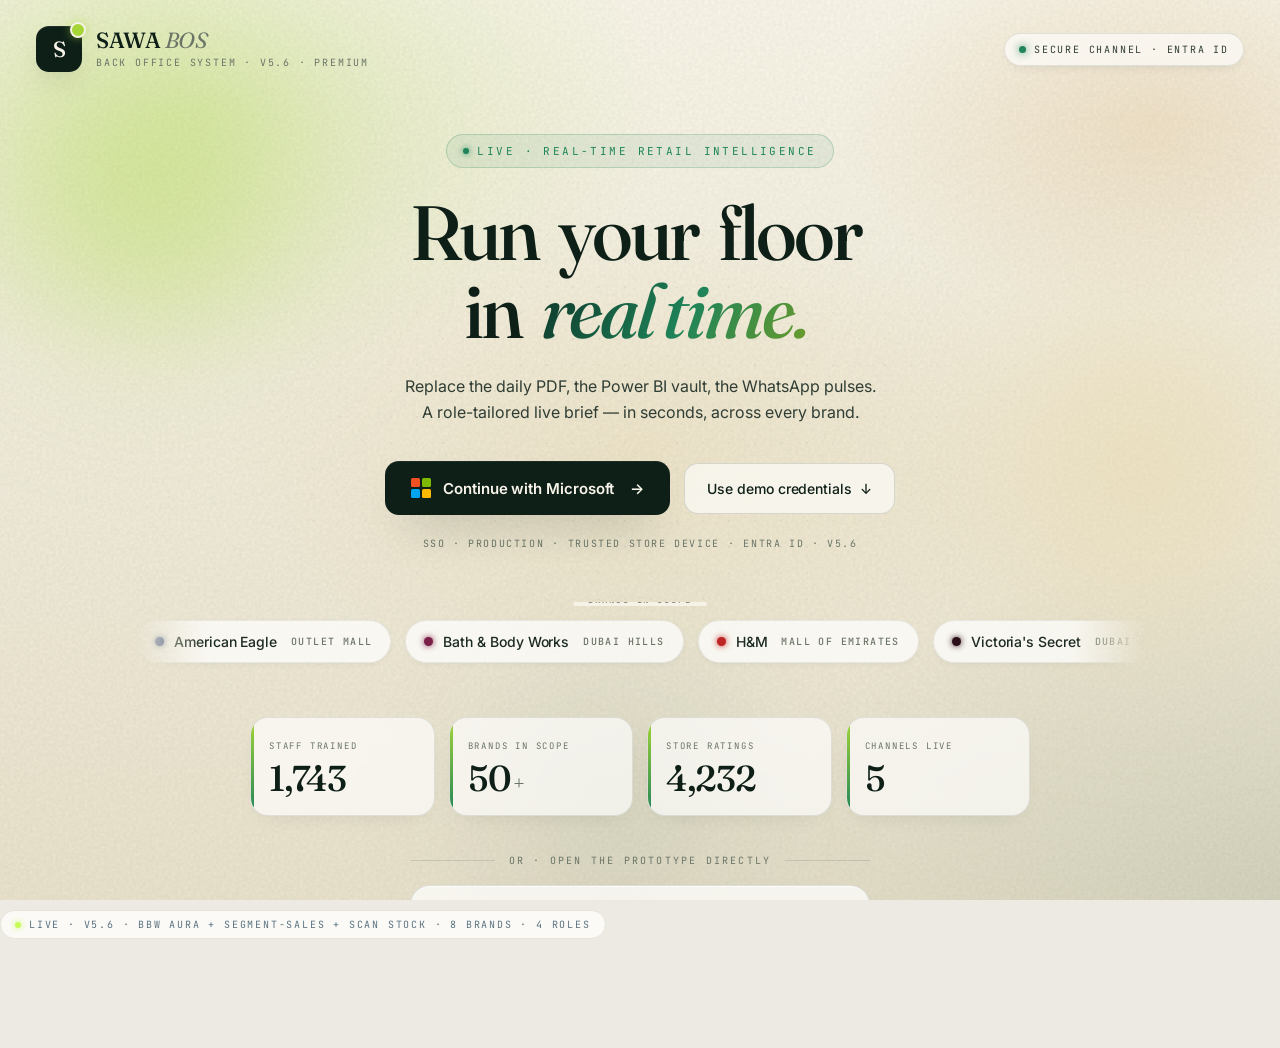
==== commit 009104b7: "v5.6 BBW pack · Aura panel + Segment sales (SFA011) + Stock scan BBW-specific overlays for Hagar's w" ====
--- a/index.html
+++ b/index.html
@@ -3,7 +3,7 @@
 <head>
 <meta charset="utf-8" />
 <meta name="viewport" content="width=device-width, initial-scale=1, viewport-fit=cover" />
-<title>SAWA BOS · v5.5 — Premium Live Prototype</title>
+<title>SAWA BOS · v5.6 — Premium · BBW Aura · Segment Sales · Scan Stock</title>
 <link rel="preconnect" href="https://fonts.googleapis.com" />
 <link rel="preconnect" href="https://fonts.gstatic.com" crossorigin />
 <link href="https://fonts.googleapis.com/css2?family=Fraunces:ital,opsz,wght@0,9..144,400;0,9..144,500;0,9..144,600;1,9..144,500&family=Inter:wght@400;500;600;700&family=JetBrains+Mono:wght@400;500;600&display=swap" rel="stylesheet" />
@@ -2463,6 +2463,525 @@
 
   .pad-main::-webkit-scrollbar { width: 5px; }
   .pad-main::-webkit-scrollbar-thumb { background: var(--line-2); border-radius: 4px; }
+
+  /* ════════════════ BBW-specific overlays ════════════════ */
+  /* Hide BBW blocks for every other brand · element keeps its natural display when BBW */
+  body:not(.brand-bbw) .bbw-only { display: none !important; }
+  body.brand-bbw .not-bbw        { display: none !important; }
+
+  /* Aura card · iPad */
+  .aura-card {
+    margin-top: 16px;
+    background: linear-gradient(135deg, #F8E2EB 0%, #FBFAF7 70%);
+    border: 1px solid var(--line);
+    border-radius: var(--r-card);
+    padding: 18px 20px;
+    box-shadow: var(--shadow-card);
+    display: grid;
+    grid-template-columns: 1.2fr 1fr 1fr 1fr;
+    gap: 18px;
+    align-items: stretch;
+    position: relative;
+    overflow: hidden;
+  }
+  .aura-card::before {
+    content: ""; position: absolute; left: 0; top: 0; bottom: 0; width: 3px;
+    background: linear-gradient(180deg, #D8527C, #7A1F47);
+  }
+  .aura-head {
+    display: flex; flex-direction: column; gap: 6px;
+    padding-right: 14px;
+    border-right: 1px solid var(--line);
+  }
+  .aura-head .tag {
+    font-family: 'JetBrains Mono', monospace; font-size: 9px;
+    text-transform: uppercase; letter-spacing: .2em;
+    color: #7A1F47;
+    display: inline-flex; align-items: center; gap: 6px;
+    background: rgba(216,82,124,.12);
+    padding: 4px 9px; border-radius: 999px;
+    border: 1px solid rgba(216,82,124,.30);
+    width: max-content;
+  }
+  .aura-head .tag::before {
+    content: ""; width: 6px; height: 6px; border-radius: 50%;
+    background: #D8527C; box-shadow: 0 0 6px #D8527C;
+    animation: pulse 1.6s ease-in-out infinite;
+  }
+  .aura-head .ttl {
+    font-family: 'Fraunces', serif; font-weight: 500;
+    font-size: 22px; letter-spacing: -.02em; line-height: 1.1;
+    color: var(--ink);
+  }
+  .aura-head .ttl em { font-style: italic; color: #7A1F47; }
+  .aura-head .sub {
+    font-family: 'JetBrains Mono', monospace; font-size: 10px;
+    color: var(--ink-3); text-transform: uppercase; letter-spacing: .14em;
+  }
+  .aura-cell {
+    display: flex; flex-direction: column; justify-content: center;
+    padding: 0 8px;
+    border-right: 1px solid var(--line);
+  }
+  .aura-cell:last-child { border-right: 0; }
+  .aura-cell .lab {
+    font-family: 'JetBrains Mono', monospace; font-size: 9px;
+    color: var(--ink-3); text-transform: uppercase; letter-spacing: .2em;
+    margin-bottom: 6px;
+  }
+  .aura-cell .num {
+    font-family: 'Fraunces', serif; font-weight: 500;
+    font-size: 30px; line-height: 1; letter-spacing: -.02em;
+    color: var(--ink);
+  }
+  .aura-cell .sub {
+    font-family: 'JetBrains Mono', monospace; font-size: 9px;
+    color: var(--ink-3); text-transform: uppercase; letter-spacing: .14em;
+    margin-top: 4px;
+  }
+  .aura-cell .delta {
+    font-family: 'JetBrains Mono', monospace; font-size: 10px;
+    color: var(--pos); margin-top: 4px;
+    display: inline-flex; align-items: center; gap: 5px;
+  }
+  .aura-cell .ring {
+    margin-top: 6px;
+    width: 100%; height: 6px; background: rgba(122,31,71,.10); border-radius: 999px; overflow: hidden;
+  }
+  .aura-cell .ring i {
+    display: block; height: 100%; border-radius: inherit;
+    background: linear-gradient(90deg, #D8527C, #7A1F47);
+    transition: width .8s ease;
+  }
+  .aura-top {
+    grid-column: 1 / -1;
+    margin-top: 6px;
+    padding-top: 14px;
+    border-top: 1px dashed var(--line);
+    display: grid; grid-template-columns: repeat(4, 1fr); gap: 10px;
+  }
+  .aura-top .at {
+    background: rgba(255,255,255,.6);
+    border: 1px solid var(--line);
+    border-radius: 10px;
+    padding: 8px 10px;
+  }
+  .aura-top .at .l {
+    font-family: 'JetBrains Mono', monospace; font-size: 9px;
+    color: var(--ink-3); text-transform: uppercase; letter-spacing: .16em;
+    margin-bottom: 2px;
+  }
+  .aura-top .at .v {
+    font-family: 'JetBrains Mono', monospace; font-size: 11px;
+    color: var(--ink); letter-spacing: .04em;
+  }
+
+  /* Aura card · iPhone (compact) */
+  .ph-aura-card {
+    background: linear-gradient(135deg, #F8E2EB 0%, #FBFAF7 70%);
+    border: 1px solid var(--line);
+    border-radius: 16px;
+    padding: 12px 14px;
+    margin-bottom: 12px;
+    position: relative;
+    overflow: hidden;
+  }
+  .ph-aura-card::before {
+    content: ""; position: absolute; left: 0; top: 0; bottom: 0; width: 3px;
+    background: linear-gradient(180deg, #D8527C, #7A1F47);
+  }
+  .ph-aura-card .h {
+    display: flex; justify-content: space-between; align-items: center;
+    font-family: 'JetBrains Mono', monospace; font-size: 9px;
+    text-transform: uppercase; letter-spacing: .18em;
+    color: #7A1F47; margin-bottom: 8px;
+  }
+  .ph-aura-card .h .live { color: #7A1F47; }
+  .ph-aura-card .row3 { display: grid; grid-template-columns: 1fr 1fr 1fr; gap: 8px; }
+  .ph-aura-card .row3 .c {
+    text-align: left; padding: 8px 10px;
+    background: rgba(255,255,255,.6); border: 1px solid var(--line); border-radius: 10px;
+  }
+  .ph-aura-card .row3 .c .l {
+    font-family: 'JetBrains Mono', monospace; font-size: 8px;
+    color: var(--ink-3); text-transform: uppercase; letter-spacing: .16em;
+    margin-bottom: 4px;
+  }
+  .ph-aura-card .row3 .c .n {
+    font-family: 'Fraunces', serif; font-weight: 500;
+    font-size: 17px; line-height: 1; color: var(--ink);
+  }
+  .ph-aura-card .bar { margin-top: 10px; height: 5px; background: rgba(122,31,71,.10); border-radius: 999px; overflow: hidden; }
+  .ph-aura-card .bar i { display: block; height: 100%; background: linear-gradient(90deg, #D8527C, #7A1F47); }
+  .ph-aura-card .barlbl {
+    margin-top: 5px;
+    font-family: 'JetBrains Mono', monospace; font-size: 8px;
+    color: var(--ink-3); text-transform: uppercase; letter-spacing: .14em;
+    display: flex; justify-content: space-between;
+  }
+
+  /* Segment-by-hour table · iPad (replaces team list for BBW) */
+  .seg-card {
+    background: var(--paper);
+    border: 1px solid var(--line);
+    border-radius: var(--r-card);
+    padding: 14px 16px 18px;
+    box-shadow: var(--shadow-card);
+    margin-top: 16px;
+  }
+  .seg-card .ho {
+    display: flex; justify-content: space-between; align-items: flex-end;
+    margin-bottom: 10px;
+  }
+  .seg-card .ho .ttl {
+    font-family: 'Fraunces', serif; font-weight: 500;
+    font-size: 18px; letter-spacing: -.02em; color: var(--ink);
+    line-height: 1;
+  }
+  .seg-card .ho .sub {
+    font-family: 'JetBrains Mono', monospace; font-size: 9px;
+    color: var(--ink-3); text-transform: uppercase; letter-spacing: .16em;
+    margin-top: 4px;
+  }
+  .seg-card .ho .src {
+    font-family: 'JetBrains Mono', monospace; font-size: 9px;
+    color: #7A1F47; text-transform: uppercase; letter-spacing: .14em;
+    padding: 4px 9px; border-radius: 999px;
+    background: rgba(216,82,124,.10); border: 1px solid rgba(216,82,124,.28);
+  }
+  .seg-table {
+    width: 100%; border-collapse: collapse;
+    font-family: 'JetBrains Mono', monospace; font-size: 11px;
+    color: var(--ink);
+  }
+  .seg-table thead th {
+    text-align: right; font-weight: 500;
+    color: var(--ink-3); text-transform: uppercase; letter-spacing: .14em;
+    font-size: 9px;
+    padding: 8px 6px;
+    border-bottom: 1px solid var(--line);
+    background: var(--paper-2);
+  }
+  .seg-table thead th:first-child { text-align: left; padding-left: 12px; }
+  .seg-table thead th .sm {
+    display: block; font-size: 8px; opacity: .65; font-weight: 400;
+    letter-spacing: .12em; margin-top: 2px;
+  }
+  .seg-table tbody td {
+    text-align: right; padding: 9px 6px;
+    border-bottom: 1px solid var(--line);
+    color: var(--ink);
+  }
+  .seg-table tbody td:first-child {
+    text-align: left; padding-left: 12px;
+    font-weight: 500; color: var(--ink);
+    font-family: 'Fraunces', serif; font-size: 14px; letter-spacing: -.01em;
+  }
+  .seg-table tbody tr.future td { opacity: .42; }
+  .seg-table tbody tr.now td:first-child::before {
+    content: "● "; color: var(--lime-2); margin-right: 4px;
+  }
+  .seg-table tbody td .delta-up   { color: var(--pos); }
+  .seg-table tbody td .delta-down { color: var(--neg); }
+  .seg-table tfoot td {
+    padding: 12px 6px 6px;
+    font-weight: 500; color: var(--ink);
+    border-top: 2px solid var(--ink);
+  }
+  .seg-table tfoot td:first-child {
+    text-align: left; padding-left: 12px;
+    font-family: 'Fraunces', serif; font-size: 15px; letter-spacing: -.01em;
+  }
+
+  /* Segment cards · iPhone compact */
+  .ph-seg-list { display: flex; flex-direction: column; gap: 8px; }
+  .ph-seg {
+    background: var(--paper);
+    border: 1px solid var(--line);
+    border-radius: 12px;
+    padding: 10px 12px;
+    position: relative;
+  }
+  .ph-seg.future { opacity: .55; }
+  .ph-seg.now::before {
+    content: "live"; position: absolute; right: 10px; top: 10px;
+    background: var(--lime); color: var(--lime-ink);
+    font-family: 'JetBrains Mono', monospace; font-size: 8px;
+    font-weight: 600; letter-spacing: .12em; text-transform: uppercase;
+    padding: 2px 6px; border-radius: 4px;
+  }
+  .ph-seg .h {
+    display: flex; align-items: baseline; gap: 8px;
+    margin-bottom: 6px;
+  }
+  .ph-seg .h .seg-l {
+    font-family: 'Fraunces', serif; font-weight: 500;
+    font-size: 16px; letter-spacing: -.01em; color: var(--ink);
+  }
+  .ph-seg .h .pct {
+    font-family: 'JetBrains Mono', monospace; font-size: 10px;
+    color: var(--ink-3); text-transform: uppercase; letter-spacing: .14em;
+  }
+  .ph-seg .b {
+    display: grid; grid-template-columns: 1fr 1fr 1fr; gap: 8px;
+    font-family: 'JetBrains Mono', monospace; font-size: 10px;
+  }
+  .ph-seg .b .c .l {
+    color: var(--ink-3); text-transform: uppercase; letter-spacing: .14em;
+    font-size: 8px; margin-bottom: 2px;
+  }
+  .ph-seg .b .c .v { color: var(--ink); font-size: 11px; }
+  .ph-seg-total {
+    background: var(--ink); color: #fff;
+    border-radius: 12px;
+    padding: 12px 14px;
+    margin-top: 4px;
+    font-family: 'JetBrains Mono', monospace; font-size: 11px;
+    display: grid; grid-template-columns: 1fr auto auto auto; gap: 12px;
+    align-items: baseline;
+  }
+  .ph-seg-total .ttl {
+    font-family: 'Fraunces', serif; font-size: 16px; letter-spacing: -.01em;
+  }
+  .ph-seg-total .v { font-size: 12px; }
+  .ph-seg-total .l { font-size: 8px; opacity: .65; letter-spacing: .14em; text-transform: uppercase; display: block; }
+
+  /* Stock product search + scan bar */
+  .stock-search-bar {
+    display: flex; gap: 8px; align-items: stretch;
+    margin-top: 12px;
+  }
+  .stock-search-bar .inp {
+    flex: 1; display: flex; align-items: center; gap: 9px;
+    background: var(--paper); border: 1px solid var(--line);
+    border-radius: 12px; padding: 11px 14px;
+    transition: border-color .15s, box-shadow .15s;
+  }
+  .stock-search-bar .inp:focus-within {
+    border-color: var(--ink);
+    box-shadow: 0 0 0 3px rgba(14,23,20,.06);
+  }
+  .stock-search-bar .inp svg { color: var(--ink-3); flex-shrink: 0; }
+  .stock-search-bar .inp input {
+    flex: 1; min-width: 0;
+    background: transparent; border: 0; outline: 0;
+    color: var(--ink); font-family: 'Inter', sans-serif; font-size: 13px;
+    letter-spacing: -.005em;
+  }
+  .stock-search-bar .inp input::placeholder { color: var(--ink-4); }
+  .stock-search-bar .scan-btn {
+    appearance: none; cursor: pointer;
+    background: var(--ink); color: var(--lime);
+    border: 0; border-radius: 12px;
+    padding: 0 16px;
+    display: inline-flex; align-items: center; gap: 8px;
+    font-family: 'JetBrains Mono', monospace; font-size: 10px;
+    font-weight: 600; letter-spacing: .14em; text-transform: uppercase;
+    transition: background .15s, transform .12s;
+  }
+  .stock-search-bar .scan-btn:hover { background: #1A2A22; transform: translateY(-1px); }
+  .stock-search-bar .scan-btn:active { transform: translateY(0); }
+  .stock-search-bar .scan-btn svg { color: var(--lime); }
+
+  /* Scan modal */
+  .scan-modal {
+    position: fixed; inset: 0;
+    background: rgba(14,23,20,.55);
+    backdrop-filter: blur(6px);
+    display: none;
+    align-items: center; justify-content: center;
+    z-index: 200;
+    animation: scanFade .25s ease-out;
+  }
+  .scan-modal.live { display: flex; }
+  @keyframes scanFade { from { opacity: 0; } to { opacity: 1; } }
+  .scan-modal .card {
+    width: min(420px, 92vw);
+    background: var(--paper);
+    border-radius: 20px;
+    padding: 26px 26px 22px;
+    box-shadow: 0 30px 60px rgba(14,23,20,.45);
+    position: relative;
+    animation: scanRise .35s cubic-bezier(.22,.61,.36,1);
+  }
+  @keyframes scanRise {
+    from { opacity: 0; transform: translateY(20px) scale(.96); }
+    to   { opacity: 1; transform: none; }
+  }
+  .scan-modal .top {
+    display: flex; align-items: center; justify-content: space-between;
+    margin-bottom: 14px;
+  }
+  .scan-modal .top .ttl {
+    font-family: 'Fraunces', serif; font-weight: 500;
+    font-size: 22px; letter-spacing: -.02em; color: var(--ink);
+  }
+  .scan-modal .top .close {
+    appearance: none; background: transparent; border: 0; cursor: pointer;
+    width: 32px; height: 32px; border-radius: 8px;
+    color: var(--ink-3);
+    display: grid; place-items: center;
+    transition: background .15s, color .15s;
+  }
+  .scan-modal .top .close:hover { background: var(--paper-2); color: var(--ink); }
+  .scan-frame {
+    aspect-ratio: 1.4 / 1;
+    background:
+      linear-gradient(135deg, #0E1714 0%, #1A2A22 100%);
+    border-radius: 14px;
+    position: relative; overflow: hidden;
+    display: grid; place-items: center;
+  }
+  .scan-frame .corners {
+    position: absolute; inset: 18px;
+    border: 0;
+  }
+  .scan-frame .corners::before,
+  .scan-frame .corners::after,
+  .scan-frame .corners .tl,
+  .scan-frame .corners .br {
+    content: ""; position: absolute;
+    width: 24px; height: 24px;
+    border: 2.5px solid var(--lime);
+  }
+  .scan-frame .corners::before { left: 0; top: 0; border-right: 0; border-bottom: 0; border-radius: 4px 0 0 0; }
+  .scan-frame .corners::after  { right: 0; top: 0; border-left: 0; border-bottom: 0; border-radius: 0 4px 0 0; }
+  .scan-frame .corners .tl     { left: 0; bottom: 0; border-right: 0; border-top: 0; border-radius: 0 0 0 4px; }
+  .scan-frame .corners .br     { right: 0; bottom: 0; border-left: 0; border-top: 0; border-radius: 0 0 4px 0; }
+  .scan-frame .laser {
+    position: absolute; left: 18px; right: 18px;
+    height: 2px;
+    background: linear-gradient(90deg, transparent 0%, var(--lime) 50%, transparent 100%);
+    box-shadow: 0 0 12px var(--lime);
+    animation: laserSweep 2.2s ease-in-out infinite;
+  }
+  @keyframes laserSweep {
+    0%,100% { top: 22%; }
+    50%     { top: 78%; }
+  }
+  .scan-frame .hint {
+    font-family: 'JetBrains Mono', monospace; font-size: 10px;
+    color: rgba(199,251,85,.85); text-transform: uppercase; letter-spacing: .22em;
+    background: rgba(0,0,0,.4);
+    padding: 6px 12px; border-radius: 999px;
+    border: 1px solid rgba(199,251,85,.25);
+    z-index: 2;
+  }
+  .scan-actions {
+    display: flex; gap: 10px; margin-top: 14px;
+  }
+  .scan-actions button {
+    flex: 1; appearance: none; cursor: pointer;
+    padding: 12px 16px; border-radius: 12px;
+    font-family: 'JetBrains Mono', monospace; font-size: 11px;
+    font-weight: 600; letter-spacing: .14em; text-transform: uppercase;
+    transition: transform .12s, background .15s;
+  }
+  .scan-actions button:active { transform: translateY(1px); }
+  .scan-actions .demo {
+    background: var(--lime); color: var(--lime-ink); border: 0;
+  }
+  .scan-actions .demo:hover { background: var(--lime-2); }
+  .scan-actions .cancel {
+    background: var(--paper-2); color: var(--ink); border: 1px solid var(--line);
+  }
+  .scan-actions .cancel:hover { background: var(--paper); }
+  .scan-modal .note {
+    margin-top: 12px;
+    font-family: 'JetBrains Mono', monospace; font-size: 9px;
+    color: var(--ink-3); text-transform: uppercase; letter-spacing: .16em;
+    text-align: center;
+  }
+
+  /* Stock product result card (when search/scan matches) */
+  .stock-result {
+    margin-top: 12px;
+    background: var(--paper);
+    border: 1.5px solid var(--ink);
+    border-radius: var(--r-card);
+    padding: 16px 18px;
+    box-shadow: var(--shadow-card-2);
+    display: none;
+    position: relative;
+    animation: scanRise .3s ease-out;
+  }
+  .stock-result.live { display: block; }
+  .stock-result::before {
+    content: ""; position: absolute; left: 0; top: 0; bottom: 0; width: 3px;
+    background: linear-gradient(180deg, var(--lime-2), var(--lime));
+    border-radius: var(--r-card) 0 0 var(--r-card);
+  }
+  .stock-result .hd {
+    display: flex; justify-content: space-between; align-items: flex-start; gap: 12px;
+    margin-bottom: 12px;
+  }
+  .stock-result .hd .nm {
+    font-family: 'Fraunces', serif; font-weight: 500;
+    font-size: 18px; letter-spacing: -.015em; color: var(--ink);
+    line-height: 1.2;
+  }
+  .stock-result .hd .id {
+    font-family: 'JetBrains Mono', monospace; font-size: 10px;
+    color: var(--ink-3); text-transform: uppercase; letter-spacing: .14em;
+    margin-top: 4px;
+  }
+  .stock-result .hd .src {
+    flex-shrink: 0;
+    font-family: 'JetBrains Mono', monospace; font-size: 9px;
+    color: var(--lime-ink);
+    background: var(--lime); padding: 4px 9px; border-radius: 999px;
+    text-transform: uppercase; letter-spacing: .14em; font-weight: 600;
+  }
+  .stock-result .hd .src.scan { background: #1A2A22; color: var(--lime); }
+  .stock-result .grid {
+    display: grid; grid-template-columns: repeat(4, 1fr); gap: 10px;
+  }
+  .stock-result .grid .c {
+    background: var(--paper-2);
+    border: 1px solid var(--line);
+    border-radius: 10px;
+    padding: 10px 12px;
+  }
+  .stock-result .grid .c .l {
+    font-family: 'JetBrains Mono', monospace; font-size: 9px;
+    color: var(--ink-3); text-transform: uppercase; letter-spacing: .16em;
+    margin-bottom: 4px;
+  }
+  .stock-result .grid .c .n {
+    font-family: 'Fraunces', serif; font-weight: 500;
+    font-size: 22px; line-height: 1; color: var(--ink);
+  }
+  .stock-result .grid .c .n .u {
+    font-size: 13px; color: var(--ink-3); margin-left: 2px;
+  }
+  .stock-result .grid .c.low { background: var(--neg-soft); border-color: rgba(190,58,58,.30); }
+  .stock-result .grid .c.low .n { color: var(--neg); }
+  .stock-result .meta {
+    display: flex; flex-wrap: wrap; justify-content: space-between; gap: 10px;
+    margin-top: 12px; padding-top: 10px;
+    border-top: 1px dashed var(--line);
+    font-family: 'JetBrains Mono', monospace; font-size: 10px;
+    color: var(--ink-3); text-transform: uppercase; letter-spacing: .14em;
+  }
+  .stock-result .meta b { color: var(--ink); font-weight: 600; }
+  .stock-result .actions {
+    display: flex; gap: 8px; margin-top: 12px;
+  }
+  .stock-result .actions button {
+    appearance: none; cursor: pointer; border: 1px solid var(--line);
+    background: var(--paper); color: var(--ink);
+    padding: 9px 14px; border-radius: 10px;
+    font-family: 'JetBrains Mono', monospace; font-size: 10px;
+    text-transform: uppercase; letter-spacing: .14em; font-weight: 500;
+    transition: border-color .15s, background .15s;
+  }
+  .stock-result .actions button:hover { border-color: var(--ink); }
+  .stock-result .actions .pri {
+    background: var(--ink); color: var(--lime); border-color: var(--ink);
+  }
+  /* iPhone scaled version */
+  .ph-stock-result .grid { grid-template-columns: 1fr 1fr; }
+  .ph-stock-result .hd .nm { font-size: 16px; }
 </style>
 </head>
 <body>
@@ -2481,7 +3000,7 @@
       <div class="sawa-mono-lg">S</div>
       <div>
         <div class="lh-t">SAWA <em>BOS</em></div>
-        <div class="lh-s">back office system · v5.5 · premium</div>
+        <div class="lh-s">back office system · v5.6 · premium</div>
       </div>
     </div>
     <div class="login-secure">
@@ -2522,7 +3041,7 @@
       <span>·</span>
       <span>trusted store device</span>
       <span>·</span>
-      <span>Entra ID · v5.5</span>
+      <span>Entra ID · v5.6</span>
     </div>
 
     <!-- brand marquee · infinite scroll band -->
@@ -2608,7 +3127,7 @@
   <footer class="login-foot">
     <span>© Alshaya Group · live prototype</span>
     <span class="dot"></span>
-    <span>build v5.5 · premium-landing</span>
+    <span>build v5.6 · BBW Aura · segments · scan</span>
     <span class="dot"></span>
     <span class="live-dot">session live</span>
   </footer>
@@ -2703,7 +3222,7 @@
 
           <div class="pad-foot">
             <div class="live">live · auto 60s · entra id</div>
-            <div>v5.5 premium</div>
+            <div>v5.6 · BBW pack</div>
             <div id="padFootRefresh">updated 12s ago</div>
           </div>
         </aside>
@@ -2765,12 +3284,40 @@
               </div>
             </div>
 
-            <!-- brand-personal strip -->
-            <div class="bp-strip">
+            <!-- brand-personal strip · hidden for BBW (replaced by Aura card below) -->
+            <div class="bp-strip not-bbw">
               <div class="lab"><b id="padBpBrandTag">AME</b> · brand-personal</div>
               <div class="m"><div class="n" id="padBp1Val">62%</div><div class="l" id="padBp1Lbl">Aura linkage</div></div>
               <div class="m"><div class="n" id="padBp2Val">38</div><div class="l" id="padBp2Lbl">denim fittings</div></div>
               <div class="m"><div class="n" id="padBp3Val">2.4×</div><div class="l" id="padBp3Lbl">jeans : tops</div></div>
+            </div>
+
+            <!-- BBW: Aura panel (quick + full enrolments + linkage) -->
+            <div class="aura-card bbw-only" id="padAuraCard">
+              <div class="aura-head">
+                <span class="tag">Aura · live</span>
+                <div class="ttl">Aura programme <em>· today</em></div>
+                <div class="sub">linkage drives signature mix · loyalty signups</div>
+              </div>
+              <div class="aura-cell">
+                <div class="lab">Quick enrol</div>
+                <div class="num" id="padAuraQuick">84</div>
+                <div class="sub" id="padAuraQuickSub">email + phone</div>
+                <div class="delta" id="padAuraQuickDelta">+12 vs LW</div>
+              </div>
+              <div class="aura-cell">
+                <div class="lab">Full enrol</div>
+                <div class="num" id="padAuraFull">36</div>
+                <div class="sub" id="padAuraFullSub">profile + prefs</div>
+                <div class="delta" id="padAuraFullDelta">+5 vs LW</div>
+              </div>
+              <div class="aura-cell">
+                <div class="lab">Linkage value</div>
+                <div class="num" id="padAuraLink">AED 17k</div>
+                <div class="sub" id="padAuraLinkSub">WTD · 9.0% of net</div>
+                <div class="ring"><i id="padAuraLinkRing" style="width:85%"></i></div>
+              </div>
+              <div class="aura-top" id="padAuraTop"></div>
             </div>
 
             <!-- Channels -->
@@ -2902,6 +3449,22 @@
                 <select class="sel"><option>All categories</option><option>Top sellers</option><option>Low / OOS</option></select>
               </div></div>
             </div>
+
+            <!-- product search + scan -->
+            <div class="stock-search-bar">
+              <label class="inp">
+                <svg width="14" height="14" viewBox="0 0 16 16" fill="none" stroke="currentColor" stroke-width="1.6" stroke-linecap="round" stroke-linejoin="round"><circle cx="7" cy="7" r="4.2"/><path d="M10.4 10.4L13.5 13.5"/></svg>
+                <input id="padStockSearch" type="text" placeholder="search product ID · e.g. BBW-026-SPC-226 · AE-1142-DEN-32 …" />
+              </label>
+              <button class="scan-btn" id="padScanBtn" type="button" title="Scan QR / barcode">
+                <svg width="16" height="16" viewBox="0 0 24 24" fill="none" stroke="currentColor" stroke-width="2" stroke-linecap="round" stroke-linejoin="round"><path d="M3 3h4v4M21 3h-4v4M3 21h4v-4M21 21h-4v-4M3 12h18"/></svg>
+                Scan QR
+              </button>
+            </div>
+
+            <!-- product result (when search/scan matches) -->
+            <div class="stock-result" id="padStockResult"></div>
+
             <div class="common-boxes" style="grid-template-columns:repeat(4,1fr); margin-top:16px;">
               <div class="cb atv"><div class="l">On floor</div><div class="n" id="padStockFloor2">2,184</div><div class="f"><span id="padStockCover2">3 wks · men's denim 69% mix</span></div></div>
               <div class="cb chan"><div class="l">Backstock</div><div class="n" id="padStockBack2">617</div><div class="f">14 cartons</div></div>
@@ -2922,10 +3485,52 @@
                 <div class="s" id="padTeamSub">4 on shift · 1 break · close 22:00 · viewing as Store Mgr</div>
               </div>
               <div class="filters"><div class="grp">
-                <select class="sel"><option>Current shift</option><option>Today</option><option>This week</option></select>
+                <select class="sel" id="padTeamPeriod"><option>Current shift</option><option>Today</option><option>This week</option></select>
               </div></div>
             </div>
-            <div class="stock-card-ipad" style="margin-top:16px;">
+
+            <!-- BBW · segment-by-hour view (SFA011 Actual-Segment) -->
+            <div class="seg-card bbw-only" id="padSegCard">
+              <div class="ho">
+                <div>
+                  <div class="ttl">Sales · by segment</div>
+                  <div class="sub" id="padSegSub">Hagar tracks hourly segment, not per-associate targets · AED ('000)</div>
+                </div>
+                <div class="src">SFA011 · Actual-Segment</div>
+              </div>
+              <div style="overflow-x:auto">
+              <table class="seg-table">
+                <thead>
+                  <tr>
+                    <th>Segment</th>
+                    <th>Plan<span class="sm">aed</span></th>
+                    <th>Act<span class="sm">aed</span></th>
+                    <th>LY<span class="sm">aed</span></th>
+                    <th>Trans<span class="sm">plan / act</span></th>
+                    <th>ATV<span class="sm">plan / act</span></th>
+                    <th>Conv<span class="sm">%</span></th>
+                    <th>Mix<span class="sm">% of total</span></th>
+                  </tr>
+                </thead>
+                <tbody id="padSegBody"></tbody>
+                <tfoot>
+                  <tr id="padSegTotal">
+                    <td>Total</td>
+                    <td>60.00</td>
+                    <td>36.00</td>
+                    <td>36.00</td>
+                    <td>52 / 29</td>
+                    <td>1.24 / 1.24</td>
+                    <td>56%</td>
+                    <td>100%</td>
+                  </tr>
+                </tfoot>
+              </table>
+              </div>
+            </div>
+
+            <!-- All non-BBW brands · associates ranked by sales -->
+            <div class="stock-card-ipad not-bbw" style="margin-top:16px;">
               <div class="head"><div class="l">Associates · ranked by sales</div><div class="r" id="padTeamRoleHint">store mgr · sees all</div></div>
               <div class="stock-list" id="padTeamList"></div>
             </div>
@@ -3018,7 +3623,7 @@
             <div class="alt">SSO only · no password ui · trusted store device</div>
             <div class="secure">
               <span class="l">session protected</span>
-              <span>entra id · v5.5</span>
+              <span>entra id · v5.6</span>
             </div>
           </section>
 
@@ -3117,13 +3722,28 @@
               <div class="c"><div class="l">Conv</div><div class="n" id="phConv">14<span style="font-size:13px;color:var(--ink-3)">%</span></div><div class="u" id="phConvFF">7,073 ff</div></div>
             </div>
 
-            <!-- brand-personal mini strip -->
-            <div class="bp-mini">
+            <!-- brand-personal mini strip · hidden for BBW (replaced by Aura) -->
+            <div class="bp-mini not-bbw">
               <div class="h">
                 <span><b id="phBpBrand">AME</b> · brand-personal</span>
                 <span id="phBpLive">live</span>
               </div>
               <div class="grid" id="phBp"></div>
+            </div>
+
+            <!-- BBW: Aura mini card -->
+            <div class="ph-aura-card bbw-only" id="phAuraCard">
+              <div class="h">
+                <span>Aura · brand-personal</span>
+                <span class="live">● live</span>
+              </div>
+              <div class="row3">
+                <div class="c"><div class="l">Quick enrol</div><div class="n" id="phAuraQuick">84</div></div>
+                <div class="c"><div class="l">Full enrol</div><div class="n" id="phAuraFull">36</div></div>
+                <div class="c"><div class="l">Linkage</div><div class="n" id="phAuraLink">17k</div></div>
+              </div>
+              <div class="bar"><i id="phAuraLinkRing" style="width:85%"></i></div>
+              <div class="barlbl"><span id="phAuraLinkLbl">target AED 20k</span><span id="phAuraLinkPct">85%</span></div>
             </div>
 
             <!-- Hourly chart -->
@@ -3195,6 +3815,19 @@
               <select class="sel"><option>All categories</option><option>Top sellers</option><option>Low / OOS</option></select>
             </div>
 
+            <!-- product search + scan -->
+            <div class="stock-search-bar" style="margin-top:10px;">
+              <label class="inp">
+                <svg width="13" height="13" viewBox="0 0 16 16" fill="none" stroke="currentColor" stroke-width="1.6" stroke-linecap="round" stroke-linejoin="round"><circle cx="7" cy="7" r="4.2"/><path d="M10.4 10.4L13.5 13.5"/></svg>
+                <input id="phStockSearch" type="text" placeholder="search product ID" />
+              </label>
+              <button class="scan-btn" id="phScanBtn" type="button" title="Scan">
+                <svg width="14" height="14" viewBox="0 0 24 24" fill="none" stroke="currentColor" stroke-width="2" stroke-linecap="round" stroke-linejoin="round"><path d="M3 3h4v4M21 3h-4v4M3 21h4v-4M21 21h-4v-4M3 12h18"/></svg>
+                Scan
+              </button>
+            </div>
+            <div class="stock-result ph-stock-result" id="phStockResult"></div>
+
             <div class="ph-stock-sum">
               <div class="c"><div class="l">On floor</div><div class="n" id="phStockFloor">2,184</div><div class="f" id="phStockCover">312 styles</div></div>
               <div class="c"><div class="l">Backstock</div><div class="n" id="phStockBack">617</div><div class="f">14 cartons</div></div>
@@ -3225,12 +3858,30 @@
               <select class="sel"><option>WTD</option></select>
             </div>
 
-            <div class="team-pulse-bar">
+            <div class="team-pulse-bar not-bbw">
               <div><div class="l">Team pulse</div><div class="v">4 on shift · 1 break</div></div>
               <div class="live-tag">● live</div>
             </div>
 
-            <div class="team-list" id="phTeamList"></div>
+            <div class="team-list not-bbw" id="phTeamList"></div>
+
+            <!-- BBW · segment-by-hour list (SFA011) -->
+            <div class="bbw-only" id="phSegWrap">
+              <div class="team-pulse-bar" style="background:linear-gradient(135deg,#F8E2EB 0%,#FBFAF7 70%);border-color:rgba(216,82,124,.25);">
+                <div style="min-width:0; flex:1; padding-right:8px;">
+                  <div class="l">Segment sales · SFA011</div>
+                  <div class="v" style="font-size:11px; line-height:1.3;">hourly segments · not per-associate</div>
+                </div>
+                <div class="live-tag" style="background:#7A1F47;color:#fff;flex-shrink:0">● live</div>
+              </div>
+              <div class="ph-seg-list" id="phSegList"></div>
+              <div class="ph-seg-total" id="phSegTotal">
+                <div><div class="ttl">Total</div></div>
+                <div><span class="l">Act</span>36.00</div>
+                <div><span class="l">Tx</span>29</div>
+                <div><span class="l">ATV</span>1.24</div>
+              </div>
+            </div>
           </section>
 
           <!-- ME -->
@@ -3275,7 +3926,7 @@
                 <div class="row"><span class="l">Sprint window</span><span class="v">02–12 Jun 2026</span></div>
                 <div class="row"><span class="l">Last shift</span><span class="v">Tue 22:14</span></div>
                 <div class="row"><span class="l">Auth</span><span class="v" id="phMeAuth">Microsoft Entra ID</span></div>
-                <div class="row"><span class="l">App version</span><span class="v">v5.5 · premium</span></div>
+                <div class="row"><span class="l">App version</span><span class="v">v5.6 · BBW pack</span></div>
                 <div class="row"><span class="l">Device</span><span class="v">Store iPhone 14 · trusted</span></div>
               </div>
             </div>
@@ -3315,7 +3966,32 @@
 
   <div class="cap">
     <span class="cap-dot"></span>
-    <span>live · v5.5 · premium-landing · 8 brands · 4 roles · brand-keyed stock + me · motion polish</span>
+    <span>live · v5.6 · BBW Aura + segment-sales + scan stock · 8 brands · 4 roles</span>
+  </div>
+</div>
+
+<!-- ═════════════════ SCAN MODAL (QR/Barcode) ═════════════════ -->
+<div class="scan-modal" id="scanModal">
+  <div class="card">
+    <div class="top">
+      <div>
+        <div class="ttl">Scan <em style="font-style:italic;color:#7A1F47;">product</em></div>
+        <div style="font-family:'JetBrains Mono',monospace;font-size:9px;color:var(--ink-3);text-transform:uppercase;letter-spacing:.18em;margin-top:4px;">QR · barcode · article ID</div>
+      </div>
+      <button class="close" id="scanClose" aria-label="Close">
+        <svg width="16" height="16" viewBox="0 0 16 16" fill="none" stroke="currentColor" stroke-width="1.8" stroke-linecap="round"><path d="M3 3l10 10M13 3L3 13"/></svg>
+      </button>
+    </div>
+    <div class="scan-frame">
+      <div class="corners"><span class="tl"></span><span class="br"></span></div>
+      <div class="laser"></div>
+      <div class="hint" id="scanHint">align code in frame</div>
+    </div>
+    <div class="scan-actions">
+      <button class="cancel" id="scanCancel">Cancel</button>
+      <button class="demo" id="scanDemo">Simulate scan ↦</button>
+    </div>
+    <div class="note">demo · scans return a sample product from this brand's stock</div>
   </div>
 </div>
 
@@ -3380,11 +4056,37 @@
       atv: '128', ipc: '4', conv: '22', convFF: '8,640 ff',
       tx: '1,471', chanLive: '4',
       bp: [
-        { v: '58%', l: 'Signature mix' },
-        { v: '42%', l: '3-for-2 attach' },
-        { v: 'AED 17k',  l: 'Aura linkage' }
+        { v: '84',     l: 'Aura · quick enrol' },
+        { v: '36',     l: 'Aura · full enrol' },
+        { v: 'AED 17k', l: 'Aura · linkage' }
       ],
       bpTag: 'BBW',
+      // Aura panel — quick + full enrolments, linkage value, target progress
+      aura: {
+        quick:   { v: 84,        l: 'Quick enrolments',  sub: 'email + phone · today', delta: '+12 vs LW' },
+        full:    { v: 36,        l: 'Full enrolments',   sub: 'profile + preferences', delta: '+5 vs LW' },
+        linkage: { v: 'AED 17k', l: 'Linkage value',     sub: 'WTD · 9.0% of net',     delta: 'target 20k', pct: 85 },
+        capture: { v: '42%',     l: 'Capture rate',      sub: '120 txn · 51 enrolled', delta: 'target 50%' },
+        top:     [
+          { lab: 'fragrance bar', val: '34 quick · 18 full' },
+          { lab: 'candle wall',   val: '22 quick · 9 full'  },
+          { lab: 'gift wrap',     val: '14 quick · 6 full'  },
+          { lab: 'till 2',        val: '14 quick · 3 full'  }
+        ]
+      },
+      // Segment-by-hour sales (replaces team-level individual targets for BBW)
+      // Mirrors SFA011 "Store Performance By Segment Report" — Hagar tracks segment, not team
+      segmentsNote: 'BBW manager tracks hourly segment sales, not per-associate targets. Source · SFA011 (Actual-Segment).',
+      segments: [
+        { seg:'10-12', plan: 5.20, act: 4.00,  ly: 4.00,  txPlan: 5, txAct: 3,  atvPlan: 1.33, atvAct: 1.00, mc: 27.27, conv: 60 },
+        { seg:'12-14', plan: 8.40, act: 9.00,  ly: 9.00,  txPlan: 8, txAct: 7,  atvPlan: 1.29, atvAct: 1.00, mc: 15.56, conv: 88 },
+        { seg:'14-16', plan: 16.20,act: 17.50, ly: 17.50, txPlan: 14,txAct: 15, atvPlan: 1.17, atvAct: 1.00, mc: 44.12, conv: 94 },
+        { seg:'16-18', plan: 6.80, act: 5.50,  ly: 5.50,  txPlan: 5, txAct: 4,  atvPlan: 1.38, atvAct: 1.00, mc: 25.00, conv: 72 },
+        { seg:'18-20', plan: 11.40,act: 0,     ly: 0,     txPlan: 9, txAct: 0,  atvPlan: 0,    atvAct: 0,    mc: 0,     conv: 0  },
+        { seg:'20-22', plan: 9.20, act: 0,     ly: 0,     txPlan: 8, txAct: 0,  atvPlan: 0,    atvAct: 0,    mc: 0,     conv: 0  },
+        { seg:'22-24', plan: 2.80, act: 0,     ly: 0,     txPlan: 3, txAct: 0,  atvPlan: 0,    atvAct: 0,    mc: 0,     conv: 0  }
+      ],
+      segTotal: { plan: 60.00, act: 36.00, ly: 36.00, txPlan: 52, txAct: 29, atvPlan: 1.24, atvAct: 1.24, mc: 0, conv: 56 },
       channels: [
         { cls:'p', code:'P', name:'SAWA POS',   tx:62, mix:'48%', val:'7,940' },
         { cls:'m', code:'M', name:'MPOS',       tx:34, mix:'30%', val:'4,980' },
@@ -3604,10 +4306,12 @@
         floor:'1,962', back:'548', low:6, s2s:'5.4',
         cover:'2.8 wks · Signature 58% mix',
         sku: [
-          { nm:'Strawberry Pound Cake · body cream 226g', sku:'BBW-026-SPC-226', ct:4, fill:22, sev:'low' },
-          { nm:'Champagne Toast · 3-wick candle',          sku:'BBW-310-CHT-3W',  ct:5, fill:28, sev:'low' },
-          { nm:'A Thousand Wishes · PocketBac',            sku:'BBW-005-ATW-29',  ct:12,fill:55, sev:'mid' },
-          { nm:'Stress Relief · aromatherapy mist 75ml',   sku:'BBW-712-STR-75',  ct:8, fill:42, sev:'mid' }
+          { nm:'Strawberry Pound Cake · body cream 226g', sku:'BBW-026-SPC-226', ct:4,  fill:22, sev:'low', floor:4,  back:18, bay:'Bay 3 · top shelf' },
+          { nm:'Champagne Toast · 3-wick candle',          sku:'BBW-310-CHT-3W',  ct:5,  fill:28, sev:'low', floor:5,  back:24, bay:'Candle wall · row 2' },
+          { nm:'A Thousand Wishes · PocketBac',            sku:'BBW-005-ATW-29',  ct:12, fill:55, sev:'mid', floor:12, back:62, bay:'Front fixture · queue' },
+          { nm:'Stress Relief · aromatherapy mist 75ml',   sku:'BBW-712-STR-75',  ct:8,  fill:42, sev:'mid', floor:8,  back:36, bay:'Aromatherapy table' },
+          { nm:'Japanese Cherry Blossom · body lotion',     sku:'BBW-118-JCB-LOT', ct:22, fill:88, sev:'',    floor:22, back:78, bay:'Bay 1 · core' },
+          { nm:'Warm Vanilla Sugar · shower gel',           sku:'BBW-204-WVS-SG',  ct:18, fill:80, sev:'',    floor:18, back:54, bay:'Bay 2 · shower' }
         ]
       },
       meAi: {
@@ -3986,6 +4690,245 @@
     </div>`).join('');
   }
 
+  // ── BBW · Aura panel render (iPad + iPhone) ─────────────────
+  function renderAura(b) {
+    if (!b || !b.aura) return;
+    const a = b.aura;
+    // iPad
+    const set = (id, v) => { const el = document.getElementById(id); if (el) el.textContent = v; };
+    set('padAuraQuick',  a.quick.v);
+    set('padAuraQuickSub', a.quick.sub);
+    set('padAuraQuickDelta', a.quick.delta);
+    set('padAuraFull',   a.full.v);
+    set('padAuraFullSub', a.full.sub);
+    set('padAuraFullDelta', a.full.delta);
+    set('padAuraLink',   a.linkage.v);
+    set('padAuraLinkSub', a.linkage.sub);
+    const ring = document.getElementById('padAuraLinkRing');
+    if (ring) ring.style.width = (a.linkage.pct || 80) + '%';
+    const top = document.getElementById('padAuraTop');
+    if (top && a.top) {
+      top.innerHTML = a.top.map(t =>
+        `<div class="at"><div class="l">${t.lab}</div><div class="v">${t.val}</div></div>`
+      ).join('');
+    }
+    // iPhone
+    set('phAuraQuick', a.quick.v);
+    set('phAuraFull',  a.full.v);
+    set('phAuraLink',  String(a.linkage.v).replace(/^AED\s*/i, ''));
+    const phRing = document.getElementById('phAuraLinkRing');
+    if (phRing) phRing.style.width = (a.linkage.pct || 80) + '%';
+    set('phAuraLinkLbl', `linkage · ${a.linkage.delta}`);
+    set('phAuraLinkPct', (a.linkage.pct || 80) + '%');
+  }
+
+  // ── BBW · Segment-by-hour view (SFA011 Actual-Segment) ────
+  function renderSegments(b) {
+    if (!b || !b.segments) return;
+    const segs   = b.segments;
+    const tot    = b.segTotal;
+    // "now" segment = last band with any actual sales (later bands are future)
+    let nowSeg = 0;
+    for (let i = 0; i < segs.length; i++) if (segs[i].act > 0) nowSeg = i;
+
+    const totalAct = tot ? tot.act : segs.reduce((s,x) => s + x.act, 0);
+    const fmt = (n, dp=2) => (n || 0).toFixed(dp);
+
+    // iPad table body
+    const tbody = document.getElementById('padSegBody');
+    if (tbody) {
+      tbody.innerHTML = segs.map((s, i) => {
+        const future = s.act === 0 && s.plan > 0 && i > nowSeg;
+        const now    = i === nowSeg;
+        const mix    = totalAct > 0 ? ((s.act / totalAct) * 100).toFixed(1) : '0.0';
+        const deltaCls = s.act >= s.plan ? 'delta-up' : 'delta-down';
+        const deltaSym = s.act >= s.plan ? '↑' : '↓';
+        const planAct = (s.plan > 0 || s.act > 0)
+          ? `<span class="${deltaCls}">${deltaSym}</span> ${fmt(s.act)}`
+          : '—';
+        return `<tr class="${future?'future':''} ${now?'now':''}">
+          <td>${s.seg}</td>
+          <td>${fmt(s.plan)}</td>
+          <td>${planAct}</td>
+          <td>${fmt(s.ly)}</td>
+          <td>${s.txPlan} / ${s.txAct}</td>
+          <td>${fmt(s.atvPlan)} / ${fmt(s.atvAct)}</td>
+          <td>${s.conv || 0}%</td>
+          <td>${mix}%</td>
+        </tr>`;
+      }).join('');
+    }
+    // iPad totals row
+    if (tot) {
+      const tr = document.getElementById('padSegTotal');
+      if (tr) {
+        tr.innerHTML = `
+          <td>Total</td>
+          <td>${fmt(tot.plan)}</td>
+          <td>${fmt(tot.act)}</td>
+          <td>${fmt(tot.ly)}</td>
+          <td>${tot.txPlan} / ${tot.txAct}</td>
+          <td>${fmt(tot.atvPlan)} / ${fmt(tot.atvAct)}</td>
+          <td>${tot.conv || 0}%</td>
+          <td>100%</td>`;
+      }
+    }
+    // iPhone compact list
+    const phList = document.getElementById('phSegList');
+    if (phList) {
+      phList.innerHTML = segs.map((s, i) => {
+        const future = s.act === 0 && s.plan > 0 && i > nowSeg;
+        const now    = i === nowSeg;
+        const cls    = future ? 'future' : (now ? 'now' : '');
+        const pct    = s.plan > 0 ? Math.round((s.act / s.plan) * 100) : 0;
+        return `<div class="ph-seg ${cls}">
+          <div class="h"><span class="seg-l">${s.seg}</span><span class="pct">${pct}% of plan</span></div>
+          <div class="b">
+            <div class="c"><div class="l">act / plan</div><div class="v">${fmt(s.act)} / ${fmt(s.plan)}</div></div>
+            <div class="c"><div class="l">tx</div><div class="v">${s.txAct} / ${s.txPlan}</div></div>
+            <div class="c"><div class="l">atv</div><div class="v">${fmt(s.atvAct)}</div></div>
+          </div>
+        </div>`;
+      }).join('');
+    }
+    // iPhone totals
+    if (tot) {
+      const ttRow = document.getElementById('phSegTotal');
+      if (ttRow) {
+        ttRow.innerHTML = `
+          <div><div class="ttl">Total</div></div>
+          <div><span class="l">Act</span>${fmt(tot.act)}</div>
+          <div><span class="l">Tx</span>${tot.txAct}</div>
+          <div><span class="l">ATV</span>${fmt(tot.atvAct)}</div>`;
+      }
+    }
+  }
+
+  // ── Stock search · product result render ──────────────────
+  function renderStockResult(sku, source /* 'search' | 'scan' */) {
+    const html = sku ? buildStockResultHTML(sku, source) : '';
+    const padR = document.getElementById('padStockResult');
+    const phR  = document.getElementById('phStockResult');
+    if (padR) { padR.innerHTML = html; padR.classList.toggle('live', !!sku); }
+    if (phR)  { phR.innerHTML  = html; phR.classList.toggle('live',  !!sku); }
+  }
+  function buildStockResultHTML(s, source) {
+    const total = (s.floor || 0) + (s.back || 0);
+    const lowCls  = s.sev === 'low' ? 'low' : '';
+    const srcCls  = source === 'scan' ? 'scan' : '';
+    const srcLbl  = source === 'scan' ? '● scanned' : '● matched';
+    return `
+      <div class="hd">
+        <div>
+          <div class="nm">${s.nm}</div>
+          <div class="id">SKU ${s.sku}${s.bay ? ' · ' + s.bay : ''}</div>
+        </div>
+        <div class="src ${srcCls}">${srcLbl}</div>
+      </div>
+      <div class="grid">
+        <div class="c ${lowCls}"><div class="l">Total avail</div><div class="n">${total}<span class="u">units</span></div></div>
+        <div class="c"><div class="l">On floor</div><div class="n">${s.floor || 0}</div></div>
+        <div class="c"><div class="l">Backstore</div><div class="n">${s.back || 0}</div></div>
+        <div class="c ${lowCls}"><div class="l">Fill rate</div><div class="n">${s.fill || 0}<span class="u">%</span></div></div>
+      </div>
+      <div class="meta">
+        <span>Severity · <b>${s.sev === 'low' ? 'low — replenish' : (s.sev === 'mid' ? 'monitor' : 'healthy')}</b></span>
+        <span>Source · <b>${source === 'scan' ? 'QR scan' : 'manual lookup'}</b></span>
+        <span>Last refresh · <b>14:18</b></span>
+      </div>
+      <div class="actions">
+        <button class="pri" type="button">Reserve from back ↗</button>
+        <button type="button">Open in RFID</button>
+        <button type="button" data-clear-result>Clear</button>
+      </div>`;
+  }
+  function clearStockResult() {
+    ['padStockResult','phStockResult'].forEach(id => {
+      const el = document.getElementById(id);
+      if (el) { el.classList.remove('live'); el.innerHTML = ''; }
+    });
+  }
+  // Search across the current brand's SKU list
+  function findSkuInCurrentBrand(q) {
+    const b = brands[state.brand];
+    if (!b || !b.stock || !b.stock.sku) return null;
+    const needle = String(q || '').trim().toUpperCase();
+    if (!needle) return null;
+    return b.stock.sku.find(s =>
+      s.sku.toUpperCase().includes(needle) ||
+      s.nm.toUpperCase().includes(needle)
+    ) || null;
+  }
+  function wireStockSearchAndScan() {
+    const padInp = document.getElementById('padStockSearch');
+    const phInp  = document.getElementById('phStockSearch');
+    function handle(q) {
+      if (!q) { clearStockResult(); return; }
+      const hit = findSkuInCurrentBrand(q);
+      if (hit) renderStockResult(hit, 'search');
+      else renderStockResult(null);
+    }
+    if (padInp) padInp.addEventListener('input', e => handle(e.target.value));
+    if (phInp)  phInp .addEventListener('input', e => handle(e.target.value));
+
+    document.addEventListener('click', e => {
+      if (e.target.closest('[data-clear-result]')) {
+        const padInp = document.getElementById('padStockSearch');
+        const phInp  = document.getElementById('phStockSearch');
+        if (padInp) padInp.value = '';
+        if (phInp)  phInp.value  = '';
+        clearStockResult();
+      }
+    });
+
+    // Scan buttons
+    const scanOpen = () => {
+      const modal = document.getElementById('scanModal');
+      if (modal) modal.classList.add('live');
+      const hint = document.getElementById('scanHint');
+      if (hint) hint.textContent = 'align code in frame';
+    };
+    const scanClose = () => {
+      const modal = document.getElementById('scanModal');
+      if (modal) modal.classList.remove('live');
+    };
+    const padScan = document.getElementById('padScanBtn');
+    const phScan  = document.getElementById('phScanBtn');
+    if (padScan) padScan.addEventListener('click', scanOpen);
+    if (phScan)  phScan .addEventListener('click', scanOpen);
+    const closeBtn = document.getElementById('scanClose');
+    const cancelBtn = document.getElementById('scanCancel');
+    const demoBtn   = document.getElementById('scanDemo');
+    if (closeBtn)  closeBtn.addEventListener('click', scanClose);
+    if (cancelBtn) cancelBtn.addEventListener('click', scanClose);
+    if (demoBtn)   demoBtn.addEventListener('click', () => {
+      const hint = document.getElementById('scanHint');
+      if (hint) hint.textContent = 'reading…';
+      setTimeout(() => {
+        const b = brands[state.brand];
+        const pick = (b.stock && b.stock.sku && b.stock.sku[0]) || null;
+        scanClose();
+        if (pick) {
+          renderStockResult(pick, 'scan');
+          // populate input field with the SKU for transparency
+          const padInp = document.getElementById('padStockSearch');
+          const phInp  = document.getElementById('phStockSearch');
+          if (padInp) padInp.value = pick.sku;
+          if (phInp)  phInp.value  = pick.sku;
+        }
+      }, 1100);
+    });
+    // close on backdrop click
+    const modal = document.getElementById('scanModal');
+    if (modal) modal.addEventListener('click', e => {
+      if (e.target === modal) scanClose();
+    });
+    // close on Escape
+    document.addEventListener('keydown', e => {
+      if (e.key === 'Escape') scanClose();
+    });
+  }
+
   // ───────────────────── PROGRESS / DELTA HELPERS ─────────────────────
   function deltaClassPos(t) { return t === 'pos' ? 'delta-pos' : 'delta-neg'; }
   function trendClassUp(t) { return t === 'pos' ? 'up' : ''; }
@@ -4066,6 +5009,16 @@
     document.body.classList.toggle('no-edit', !r.edit);
     // Tightened VM access (fix · review high #8)
     document.body.classList.toggle('role-vm', r.code === 'vm');
+    // Brand-specific overlays (Aura + segments + …)
+    document.body.classList.toggle('brand-bbw', b.key === 'bbw');
+
+    // BBW · Aura panel + Segment-by-hour view
+    if (b.key === 'bbw') {
+      renderAura(b);
+      renderSegments(b);
+    }
+    // Clear any open scan/search product result whenever brand changes
+    clearStockResult();
 
     // header chips active state
     $$('#brandChips .chip').forEach(c => c.classList.toggle('active', c.dataset.brand === b.key));
@@ -4472,6 +5425,9 @@
   });
   document.getElementById('signOut').addEventListener('click', signOut);
 
+  // Stock product search + scan wiring (all brands)
+  wireStockSearchAndScan();
+
   // ─────────────────── DEMO LOGIN (prototype only) ───────────────────
   // Any non-empty user + pwd works; user-handle auto-maps to a starter brand × role.
   const demoMap = {
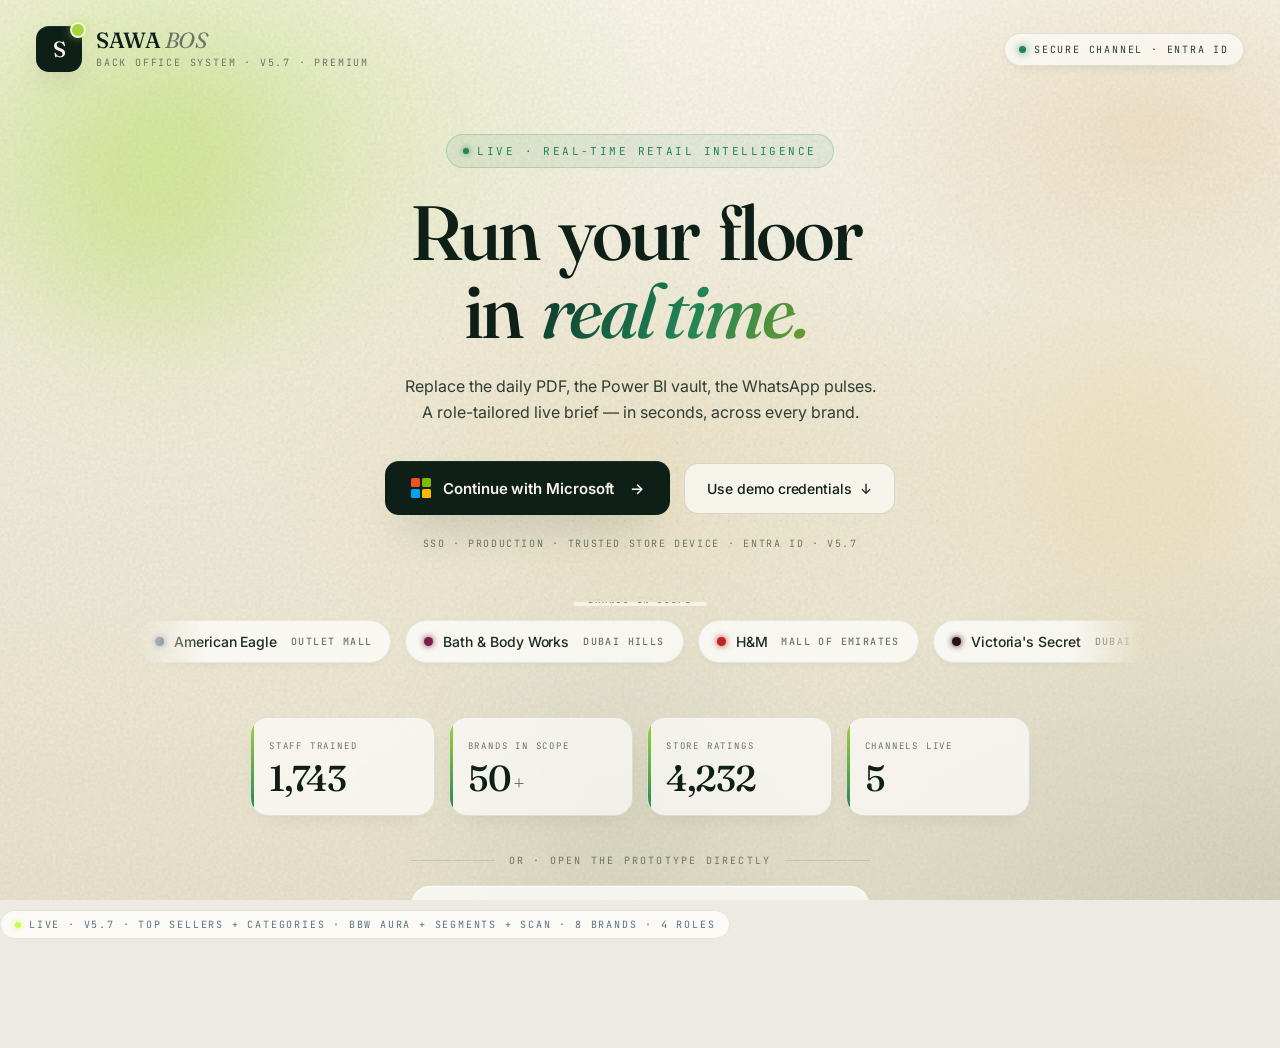
==== commit 736042d9: "v5.7 movers pack · Top 5 best sellers + Top 3 categories (all 8 brands) Adds a Movers panel to the T" ====
--- a/index.html
+++ b/index.html
@@ -3,7 +3,7 @@
 <head>
 <meta charset="utf-8" />
 <meta name="viewport" content="width=device-width, initial-scale=1, viewport-fit=cover" />
-<title>SAWA BOS · v5.6 — Premium · BBW Aura · Segment Sales · Scan Stock</title>
+<title>SAWA BOS · v5.7 — Premium · BBW Aura · Segments · Scan · Top 5 + Categories</title>
 <link rel="preconnect" href="https://fonts.googleapis.com" />
 <link rel="preconnect" href="https://fonts.gstatic.com" crossorigin />
 <link href="https://fonts.googleapis.com/css2?family=Fraunces:ital,opsz,wght@0,9..144,400;0,9..144,500;0,9..144,600;1,9..144,500&family=Inter:wght@400;500;600;700&family=JetBrains+Mono:wght@400;500;600&display=swap" rel="stylesheet" />
@@ -2982,6 +2982,208 @@
   /* iPhone scaled version */
   .ph-stock-result .grid { grid-template-columns: 1fr 1fr; }
   .ph-stock-result .hd .nm { font-size: 16px; }
+
+  /* ════════ Movers card · Top 5 sellers + Top 3 categories (all brands) ════════ */
+  .movers-card {
+    margin-top: 16px;
+    background: var(--paper);
+    border: 1px solid var(--line);
+    border-radius: var(--r-card);
+    box-shadow: var(--shadow-card);
+    display: grid;
+    grid-template-columns: 1.55fr 1fr;
+    gap: 0;
+    overflow: hidden;
+    position: relative;
+  }
+  .movers-card::before {
+    content: ""; position: absolute; left: 0; top: 0; bottom: 0; width: 3px;
+    background: linear-gradient(180deg, var(--ink), #555);
+  }
+  .movers-col {
+    padding: 16px 20px;
+    display: flex; flex-direction: column;
+    min-width: 0;
+  }
+  .movers-col + .movers-col {
+    border-left: 1px solid var(--line);
+    background: var(--paper-2);
+  }
+  .movers-col .head {
+    display: flex; align-items: center; justify-content: space-between;
+    margin-bottom: 12px;
+  }
+  .movers-col .head .l {
+    font-family: 'Fraunces', serif; font-weight: 500;
+    font-size: 16px; letter-spacing: -.01em; color: var(--ink);
+  }
+  .movers-col .head .l em { font-style: italic; color: var(--ink-2); font-weight: 400; }
+  .movers-col .head .r {
+    font-family: 'JetBrains Mono', monospace; font-size: 9px;
+    color: var(--ink-3); text-transform: uppercase; letter-spacing: .18em;
+  }
+  /* sellers list */
+  .ts-list { display: flex; flex-direction: column; gap: 8px; }
+  .ts-row {
+    display: grid;
+    grid-template-columns: 22px 1fr auto auto;
+    gap: 10px; align-items: center;
+    padding: 8px 10px;
+    background: var(--paper-2);
+    border: 1px solid var(--line);
+    border-radius: 10px;
+    transition: transform .12s ease, border-color .12s ease;
+  }
+  .ts-row:hover { transform: translateX(2px); border-color: var(--ink-3); }
+  .ts-row .rk {
+    font-family: 'JetBrains Mono', monospace; font-size: 11px;
+    color: var(--ink-3); font-weight: 600;
+    width: 22px; height: 22px; border-radius: 6px;
+    background: var(--paper); border: 1px solid var(--line);
+    display: inline-flex; align-items: center; justify-content: center;
+  }
+  .ts-row:first-child .rk { background: var(--ink); color: var(--lime); border-color: var(--ink); }
+  .ts-row .nm {
+    font-family: 'Inter', sans-serif; font-size: 13px;
+    color: var(--ink); line-height: 1.3; min-width: 0;
+    overflow: hidden; text-overflow: ellipsis; white-space: nowrap;
+  }
+  .ts-row .ct {
+    font-family: 'JetBrains Mono', monospace; font-size: 9px;
+    color: var(--ink-3); text-transform: uppercase; letter-spacing: .14em;
+    padding: 3px 7px; border-radius: 999px;
+    background: var(--paper); border: 1px solid var(--line);
+    white-space: nowrap;
+  }
+  .ts-row .v {
+    font-family: 'JetBrains Mono', monospace; font-size: 11px;
+    color: var(--ink); font-weight: 600; text-align: right;
+    white-space: nowrap;
+  }
+  .ts-row .v small {
+    display: block; font-weight: 400; color: var(--ink-3);
+    font-size: 9px; letter-spacing: .1em; margin-top: 1px;
+  }
+  /* categories list */
+  .tc-list { display: flex; flex-direction: column; gap: 10px; }
+  .tc-row {
+    padding: 10px 12px;
+    background: var(--paper);
+    border: 1px solid var(--line);
+    border-radius: 10px;
+  }
+  .tc-row .top {
+    display: flex; align-items: baseline; justify-content: space-between;
+    margin-bottom: 6px;
+  }
+  .tc-row .cat {
+    font-family: 'Fraunces', serif; font-weight: 500;
+    font-size: 15px; color: var(--ink); letter-spacing: -.01em;
+  }
+  .tc-row .mix {
+    font-family: 'JetBrains Mono', monospace; font-size: 13px;
+    color: var(--ink); font-weight: 600;
+  }
+  .tc-row .bar {
+    height: 5px; background: var(--paper-2); border-radius: 999px; overflow: hidden;
+    border: 1px solid var(--line);
+  }
+  .tc-row .bar i {
+    display: block; height: 100%;
+    background: linear-gradient(90deg, var(--ink), #555);
+    transition: width .8s ease;
+  }
+  .tc-row .foot {
+    margin-top: 6px;
+    display: flex; align-items: center; justify-content: space-between;
+    font-family: 'JetBrains Mono', monospace; font-size: 10px;
+  }
+  .tc-row .foot .delta { color: var(--pos); }
+  .tc-row .foot .delta.neg { color: var(--neg); }
+  .tc-row .foot .lbl {
+    color: var(--ink-3); text-transform: uppercase; letter-spacing: .14em;
+    font-size: 9px;
+  }
+
+  /* iPhone compact movers */
+  .ph-movers {
+    margin-top: 12px;
+    background: var(--paper);
+    border: 1px solid var(--line);
+    border-radius: 16px;
+    box-shadow: var(--shadow-card);
+    overflow: hidden;
+  }
+  .ph-movers .seg-head {
+    display: flex; align-items: center; justify-content: space-between;
+    padding: 10px 14px;
+    border-bottom: 1px solid var(--line);
+    background: var(--paper-2);
+  }
+  .ph-movers .seg-head .l {
+    font-family: 'Fraunces', serif; font-weight: 500; font-size: 14px;
+    color: var(--ink); letter-spacing: -.01em;
+  }
+  .ph-movers .seg-head .r {
+    font-family: 'JetBrains Mono', monospace; font-size: 9px;
+    color: var(--ink-3); text-transform: uppercase; letter-spacing: .18em;
+  }
+  .ph-ts-list { display: flex; flex-direction: column; padding: 8px 10px; gap: 6px; }
+  .ph-ts {
+    display: grid; grid-template-columns: 18px 1fr auto; gap: 8px; align-items: center;
+    padding: 7px 9px;
+    background: var(--paper-2);
+    border: 1px solid var(--line);
+    border-radius: 9px;
+  }
+  .ph-ts .rk {
+    font-family: 'JetBrains Mono', monospace; font-size: 10px;
+    color: var(--ink-3); font-weight: 600;
+    width: 18px; height: 18px; border-radius: 5px;
+    background: var(--paper); border: 1px solid var(--line);
+    display: inline-flex; align-items: center; justify-content: center;
+  }
+  .ph-ts:first-child .rk { background: var(--ink); color: var(--lime); border-color: var(--ink); }
+  .ph-ts .nm {
+    font-family: 'Inter', sans-serif; font-size: 12px; color: var(--ink);
+    line-height: 1.25; min-width: 0;
+    overflow: hidden; text-overflow: ellipsis; white-space: nowrap;
+  }
+  .ph-ts .nm small {
+    display: block; font-family: 'JetBrains Mono', monospace;
+    font-size: 9px; color: var(--ink-3); margin-top: 1px;
+    text-transform: uppercase; letter-spacing: .12em;
+  }
+  .ph-ts .v {
+    font-family: 'JetBrains Mono', monospace; font-size: 10px;
+    color: var(--ink); font-weight: 600; text-align: right; white-space: nowrap;
+  }
+  .ph-tc-wrap {
+    display: grid; grid-template-columns: 1fr 1fr 1fr; gap: 8px;
+    padding: 8px 10px 12px;
+    border-top: 1px solid var(--line);
+    background: var(--paper-2);
+  }
+  .ph-tc {
+    padding: 8px 9px;
+    background: var(--paper);
+    border: 1px solid var(--line);
+    border-radius: 8px;
+    display: flex; flex-direction: column; gap: 3px;
+  }
+  .ph-tc .cat {
+    font-family: 'Fraunces', serif; font-weight: 500; font-size: 12px;
+    color: var(--ink); line-height: 1.1;
+  }
+  .ph-tc .mix {
+    font-family: 'JetBrains Mono', monospace; font-size: 13px;
+    color: var(--ink); font-weight: 600;
+  }
+  .ph-tc .dl {
+    font-family: 'JetBrains Mono', monospace; font-size: 9px;
+    color: var(--pos); letter-spacing: .04em;
+  }
+  .ph-tc .dl.neg { color: var(--neg); }
 </style>
 </head>
 <body>
@@ -3000,7 +3202,7 @@
       <div class="sawa-mono-lg">S</div>
       <div>
         <div class="lh-t">SAWA <em>BOS</em></div>
-        <div class="lh-s">back office system · v5.6 · premium</div>
+        <div class="lh-s">back office system · v5.7 · premium</div>
       </div>
     </div>
     <div class="login-secure">
@@ -3041,7 +3243,7 @@
       <span>·</span>
       <span>trusted store device</span>
       <span>·</span>
-      <span>Entra ID · v5.6</span>
+      <span>Entra ID · v5.7</span>
     </div>
 
     <!-- brand marquee · infinite scroll band -->
@@ -3127,7 +3329,7 @@
   <footer class="login-foot">
     <span>© Alshaya Group · live prototype</span>
     <span class="dot"></span>
-    <span>build v5.6 · BBW Aura · segments · scan</span>
+    <span>build v5.7 · top sellers + categories · BBW Aura · segments · scan</span>
     <span class="dot"></span>
     <span class="live-dot">session live</span>
   </footer>
@@ -3222,7 +3424,7 @@
 
           <div class="pad-foot">
             <div class="live">live · auto 60s · entra id</div>
-            <div>v5.6 · BBW pack</div>
+            <div>v5.7 · movers pack</div>
             <div id="padFootRefresh">updated 12s ago</div>
           </div>
         </aside>
@@ -3351,6 +3553,24 @@
                   <div class="r">role · hourly</div>
                 </div>
                 <div class="ai-body" id="padAi"></div>
+              </div>
+            </div>
+
+            <!-- Movers · Top 5 best sellers + Top 3 categories (all brands) -->
+            <div class="movers-card" id="padMoversCard">
+              <div class="movers-col">
+                <div class="head">
+                  <div class="l">Top 5 <em>best sellers</em> · today</div>
+                  <div class="r">units · revenue</div>
+                </div>
+                <div class="ts-list" id="padTopSellers"><!-- injected --></div>
+              </div>
+              <div class="movers-col">
+                <div class="head">
+                  <div class="l">Top 3 <em>categories</em></div>
+                  <div class="r">mix · vs lw</div>
+                </div>
+                <div class="tc-list" id="padTopCats"><!-- injected --></div>
               </div>
             </div>
 
@@ -3623,7 +3843,7 @@
             <div class="alt">SSO only · no password ui · trusted store device</div>
             <div class="secure">
               <span class="l">session protected</span>
-              <span>entra id · v5.6</span>
+              <span>entra id · v5.7</span>
             </div>
           </section>
 
@@ -3768,6 +3988,20 @@
               </div>
               <div id="phAi"></div>
             </div>
+
+            <!-- Movers · Top 5 best sellers + Top 3 categories (iPhone) -->
+            <div class="ph-movers" id="phMoversCard">
+              <div class="seg-head">
+                <div class="l">Top 5 best sellers · today</div>
+                <div class="r">units · aed</div>
+              </div>
+              <div class="ph-ts-list" id="phTopSellers"><!-- injected --></div>
+              <div class="seg-head" style="border-top:1px solid var(--line);">
+                <div class="l">Top 3 categories</div>
+                <div class="r">mix · vs lw</div>
+              </div>
+              <div class="ph-tc-wrap" id="phTopCats"><!-- injected --></div>
+            </div>
           </section>
 
           <!-- ORDERS -->
@@ -3926,7 +4160,7 @@
                 <div class="row"><span class="l">Sprint window</span><span class="v">02–12 Jun 2026</span></div>
                 <div class="row"><span class="l">Last shift</span><span class="v">Tue 22:14</span></div>
                 <div class="row"><span class="l">Auth</span><span class="v" id="phMeAuth">Microsoft Entra ID</span></div>
-                <div class="row"><span class="l">App version</span><span class="v">v5.6 · BBW pack</span></div>
+                <div class="row"><span class="l">App version</span><span class="v">v5.7 · movers pack</span></div>
                 <div class="row"><span class="l">Device</span><span class="v">Store iPhone 14 · trusted</span></div>
               </div>
             </div>
@@ -3966,7 +4200,7 @@
 
   <div class="cap">
     <span class="cap-dot"></span>
-    <span>live · v5.6 · BBW Aura + segment-sales + scan stock · 8 brands · 4 roles</span>
+    <span>live · v5.7 · top sellers + categories · BBW Aura + segments + scan · 8 brands · 4 roles</span>
   </div>
 </div>
 
@@ -4022,6 +4256,18 @@
       hourly: [4, 7, 9, 8, 12, 14, 18, 22, 20, 16, 14, 9, 5], // 10–22h
       best: 'AE Slim 360', bestSub: '132 units sold · 28% mix',
       teamSub: '4 on shift · 1 break',
+      topSellers: [
+        { rank:1, nm:"AE Slim 360 jean · W30",     cat:'denim',     qty:132, val:'AED 6,820' },
+        { rank:2, nm:"Olive utility tee · L",        cat:'tops',      qty:96,  val:'AED 3,840' },
+        { rank:3, nm:"Curvy mom jean · W28",         cat:'denim',     qty:78,  val:'AED 4,290' },
+        { rank:4, nm:"Washed hoodie · M",            cat:'fleece',    qty:64,  val:'AED 3,520' },
+        { rank:5, nm:"Cargo joggers · S",            cat:'bottoms',   qty:52,  val:'AED 2,860' }
+      ],
+      topCats: [
+        { cat:'Denim',  mix:'46%', delta:'+3.1pp vs LW', trend:'pos' },
+        { cat:'Tops',   mix:'22%', delta:'+0.8pp',        trend:'pos' },
+        { cat:'Fleece', mix:'14%', delta:'−1.4pp',        trend:'neg' }
+      ],
       team: [
         { in:'D', name:'Diana',  rl:'fitting',         val:'8,420 aed', tag:'top · 92%' },
         { in:'O', name:'Olga',   rl:'wear · core',     val:'6,180 aed', tag:'$ 1,800 saves' },
@@ -4098,6 +4344,20 @@
       hourly: [5, 9, 13, 14, 17, 21, 24, 26, 24, 19, 16, 11, 6],
       best: 'Strawberry Pound Cake', bestSub: 'body cream · 184 units',
       teamSub: '5 on shift · 1 break',
+      topSellers: [
+        { rank:1, nm:"Strawberry Pound Cake · 226g",  cat:'body cream',  qty:184, val:'AED 4,232' },
+        { rank:2, nm:"Champagne Toast · 3-wick",       cat:'candle',      qty:142, val:'AED 3,560' },
+        { rank:3, nm:"Japanese Cherry Blossom · 236ml", cat:'body lotion', qty:118, val:'AED 2,360' },
+        { rank:4, nm:"Warm Vanilla Sugar · 295ml",     cat:'shower gel',  qty:96,  val:'AED 1,820' },
+        { rank:5, nm:"A Thousand Wishes · 88ml",       cat:'splash',      qty:84,  val:'AED 1,260' }
+      ],
+      // BBW category tracker (not part of Aura) · which category is performing well today
+      topCats: [
+        { cat:'Candle',      mix:'32%', delta:'+4.2pp vs LW', trend:'pos' },
+        { cat:'Body cream',  mix:'24%', delta:'+1.8pp',        trend:'pos' },
+        { cat:'Splash',      mix:'18%', delta:'−2.1pp',        trend:'neg' }
+      ],
+      allCats: ['Candle','Splash','Shower gel','Hand soap','Body lotion','Body cream'],
       team: [
         { in:'L', name:'Lina',   rl:'fragrance bar',     val:'9,840 aed', tag:'signature 64%' },
         { in:'M', name:'Mariam', rl:'candle wall',       val:'7,640 aed', tag:'3-for-2 · 18 attach' },
@@ -4144,6 +4404,18 @@
       hourly: [4, 6, 9, 11, 14, 17, 20, 23, 22, 18, 14, 10, 6],
       best: 'Mom Loose Jeans', bestSub: '256 units · 22% mix',
       teamSub: '6 on shift · 1 break',
+      topSellers: [
+        { rank:1, nm:"Mom Loose Jean · W26",         cat:'denim',     qty:256, val:'AED 5,760' },
+        { rank:2, nm:"Basic Crew Tee · L Black",      cat:'basics',    qty:198, val:'AED 1,960' },
+        { rank:3, nm:"Kid Polo Set · 5–6Y",           cat:'kids',      qty:124, val:'AED 2,480' },
+        { rank:4, nm:"Cargo trousers · 32",           cat:'bottoms',   qty:88,  val:'AED 2,640' },
+        { rank:5, nm:"Linen shirt · M",               cat:'shirts',    qty:64,  val:'AED 1,920' }
+      ],
+      topCats: [
+        { cat:'Denim',  mix:'34%', delta:'+2.4pp vs LW', trend:'pos' },
+        { cat:'Basics', mix:'28%', delta:'+0.6pp',        trend:'pos' },
+        { cat:'Kids',   mix:'18%', delta:'+3.8pp',        trend:'pos' }
+      ],
       team: [
         { in:'F', name:'Fatima',  rl:'denim',       val:'8,820 aed', tag:'attach +18%' },
         { in:'J', name:'Jana',    rl:'kidswear',    val:'6,140 aed', tag:'42 tx' },
@@ -4186,6 +4458,18 @@
       hourly: [3, 5, 7, 9, 11, 13, 16, 18, 17, 15, 12, 8, 5],
       best: 'Body by Victoria · 34D', bestSub: '46 fittings · 22 bought',
       teamSub: '4 on shift · 1 break',
+      topSellers: [
+        { rank:1, nm:"Body by Victoria · 34D",        cat:'bras',     qty:64,  val:'AED 7,680' },
+        { rank:2, nm:"PINK Wear Everywhere · M",       cat:'bras',     qty:58,  val:'AED 5,220' },
+        { rank:3, nm:"Bombshell EDP · 100ml",          cat:'fragrance', qty:42,  val:'AED 6,720' },
+        { rank:4, nm:"Cotton Cheekster · S",           cat:'panties',  qty:124, val:'AED 3,720' },
+        { rank:5, nm:"PINK shine mist · 75ml",         cat:'body',     qty:88,  val:'AED 1,760' }
+      ],
+      topCats: [
+        { cat:'Bras',      mix:'48%', delta:'+2.6pp vs LW', trend:'pos' },
+        { cat:'Fragrance', mix:'18%', delta:'+1.4pp',        trend:'pos' },
+        { cat:'Panties',   mix:'16%', delta:'−0.8pp',        trend:'neg' }
+      ],
       team: [
         { in:'P', name:'Priya',   rl:'fitting lead',   val:'14,620 aed', tag:'8.4 fit→buy' },
         { in:'N', name:'Nadia',   rl:'pink',           val:'7,140 aed',  tag:'pink 34%' },
@@ -4226,6 +4510,18 @@
       hourly: [2, 3, 4, 5, 7, 9, 11, 14, 13, 11, 8, 6, 3],
       best: 'Wool-blend overcoat', bestSub: '14 units · ATV 1,490',
       teamSub: '4 on shift',
+      topSellers: [
+        { rank:1, nm:"Oversized cashmere jumper",     cat:'knitwear',  qty:48, val:'AED 14,400' },
+        { rank:2, nm:"Wool-blend coat · navy",         cat:'outerwear', qty:22, val:'AED 12,540' },
+        { rank:3, nm:"Wide-leg trouser · ecru",        cat:'bottoms',   qty:64, val:'AED 7,680' },
+        { rank:4, nm:"Silk shirt · ivory",             cat:'shirts',    qty:38, val:'AED 6,460' },
+        { rank:5, nm:"Heeled leather boot",            cat:'footwear',  qty:18, val:'AED 5,400' }
+      ],
+      topCats: [
+        { cat:'Knitwear',  mix:'34%', delta:'+5.2pp vs LW', trend:'pos' },
+        { cat:'Outerwear', mix:'24%', delta:'+2.8pp',        trend:'pos' },
+        { cat:'Bottoms',   mix:'18%', delta:'+0.6pp',        trend:'pos' }
+      ],
       team: [
         { in:'K', name:'Karim',   rl:'tailoring',   val:'18,940 aed', tag:'atv 1,420' },
         { in:'I', name:'Iman',    rl:'wear',        val:'9,820 aed',  tag:'4.6 tried' },
@@ -4263,6 +4559,18 @@
       hourly: [2, 3, 5, 7, 9, 11, 14, 16, 15, 12, 10, 7, 4],
       best: 'Pillow Talk Original', bestSub: '38 demos · 24 sold',
       teamSub: '3 on shift',
+      topSellers: [
+        { rank:1, nm:"Pillow Talk · Matte Revolution",       cat:'lipstick',   qty:92, val:'AED 12,420' },
+        { rank:2, nm:"Magic Cream · 50ml",                    cat:'skincare',   qty:38, val:'AED 13,300' },
+        { rank:3, nm:"Hollywood Flawless Filter",             cat:'foundation', qty:64, val:'AED 11,520' },
+        { rank:4, nm:"Eyes To Mesmerise · Bette Davis",       cat:'eyeshadow',  qty:54, val:'AED 5,940' },
+        { rank:5, nm:"Hollywood Beauty Light Wand",            cat:'cheek',     qty:42, val:'AED 6,720' }
+      ],
+      topCats: [
+        { cat:'Lipstick',  mix:'28%', delta:'+1.8pp vs LW', trend:'pos' },
+        { cat:'Skincare',  mix:'24%', delta:'+4.1pp',        trend:'pos' },
+        { cat:'Eyeshadow', mix:'18%', delta:'+0.4pp',        trend:'pos' }
+      ],
       team: [
         { in:'A', name:'Amal',    rl:'beauty advisor',   val:'18,420 aed', tag:'soft glam 54%' },
         { in:'L', name:'Layan',   rl:'fragrance',        val:'7,180 aed',  tag:'12 demos' },
@@ -4437,6 +4745,18 @@
     hourly:[6,9,13,18,22,26,29,33,31,26,21,16,9],
     best:'Cosy fleece pyjama set', bestSub:'182 units sold · 22% mix',
     teamSub:'7 on shift · 1 break',
+    topSellers:[
+      { rank:1, nm:"Mickey hoodie · adult M",      cat:'licensed', qty:228, val:'AED 4,560' },
+      { rank:2, nm:"5-pack ankle socks",            cat:'basics',   qty:412, val:'AED 1,648' },
+      { rank:3, nm:"Fleece pyjama set · M",         cat:'kids',     qty:182, val:'AED 3,640' },
+      { rank:4, nm:"Plain crew tee · L",            cat:'basics',   qty:368, val:'AED 1,840' },
+      { rank:5, nm:"Bedding set · double",          cat:'home',     qty:84,  val:'AED 5,880' }
+    ],
+    topCats:[
+      { cat:'Basics',   mix:'38%', delta:'+1.2pp vs LW', trend:'pos' },
+      { cat:'Kids',     mix:'22%', delta:'+3.6pp',        trend:'pos' },
+      { cat:'Licensed', mix:'18%', delta:'+4.4pp',        trend:'pos' }
+    ],
     team:[
       { in:'R', name:'Rashed',  rl:'kidswear',   val:'7,940 aed', tag:'+12% attach' },
       { in:'N', name:'Nour',    rl:'till 4',     val:'5,610 aed', tag:'82 tx' },
@@ -4490,6 +4810,18 @@
     hourly:[2,4,6,9,12,15,18,20,19,16,12,8,4],
     best:'Lancôme La vie est belle · 30ml', bestSub:'26 units sold · 14% mix',
     teamSub:'5 on shift · 1 break',
+    topSellers:[
+      { rank:1, nm:"Tatcha Dewy Skin Cream · 50ml",   cat:'skincare',   qty:42, val:'AED 12,180' },
+      { rank:2, nm:"MAC Studio Fix powder",            cat:'foundation', qty:88, val:'AED 14,080' },
+      { rank:3, nm:"Olaplex No.3 hair perfector",      cat:'haircare',   qty:64, val:'AED 6,400' },
+      { rank:4, nm:"YSL Libre EDP · 50ml",             cat:'fragrance',  qty:28, val:'AED 12,600' },
+      { rank:5, nm:"Drunk Elephant Polypeptide",       cat:'skincare',   qty:36, val:'AED 9,720' }
+    ],
+    topCats:[
+      { cat:'Skincare',   mix:'34%', delta:'+2.8pp vs LW', trend:'pos' },
+      { cat:'Foundation', mix:'22%', delta:'+1.4pp',        trend:'pos' },
+      { cat:'Fragrance',  mix:'18%', delta:'+5.2pp',        trend:'pos' }
+    ],
     team:[
       { in:'D', name:'Dalia',  rl:'beauty advisor',  val:'12,420 aed', tag:'soft glam 54%' },
       { in:'F', name:'Farah',  rl:'fragrance',       val:'7,610 aed',  tag:'demos 38' },
@@ -4804,6 +5136,66 @@
     }
   }
 
+  // ── Top 5 best sellers + Top 3 categories (every brand) ─────
+  function renderMovers(b) {
+    const sellers = b && Array.isArray(b.topSellers) ? b.topSellers : [];
+    const cats    = b && Array.isArray(b.topCats)    ? b.topCats    : [];
+    // iPad sellers
+    const padS = document.getElementById('padTopSellers');
+    if (padS) {
+      padS.innerHTML = sellers.map(s => `
+        <div class="ts-row">
+          <div class="rk">${s.rank}</div>
+          <div class="nm" title="${s.nm}">${s.nm}</div>
+          <div class="ct">${s.cat}</div>
+          <div class="v">${s.qty} u<small>${s.val}</small></div>
+        </div>`).join('');
+    }
+    // iPad categories
+    const padC = document.getElementById('padTopCats');
+    if (padC) {
+      padC.innerHTML = cats.map(c => {
+        const pct = parseInt(String(c.mix).replace(/[^0-9]/g, ''), 10) || 0;
+        const neg = c.trend === 'neg' ? 'neg' : '';
+        return `
+          <div class="tc-row">
+            <div class="top">
+              <div class="cat">${c.cat}</div>
+              <div class="mix">${c.mix}</div>
+            </div>
+            <div class="bar"><i style="width:${Math.min(100, pct * 2)}%"></i></div>
+            <div class="foot">
+              <span class="lbl">share · today</span>
+              <span class="delta ${neg}">${c.delta}</span>
+            </div>
+          </div>`;
+      }).join('');
+    }
+    // iPhone sellers
+    const phS = document.getElementById('phTopSellers');
+    if (phS) {
+      phS.innerHTML = sellers.map(s => `
+        <div class="ph-ts">
+          <div class="rk">${s.rank}</div>
+          <div class="nm" title="${s.nm}">${s.nm}<small>${s.cat}</small></div>
+          <div class="v">${s.qty} u<br><span style="font-weight:400;color:var(--ink-3)">${s.val}</span></div>
+        </div>`).join('');
+    }
+    // iPhone categories
+    const phC = document.getElementById('phTopCats');
+    if (phC) {
+      phC.innerHTML = cats.map(c => {
+        const neg = c.trend === 'neg' ? 'neg' : '';
+        return `
+          <div class="ph-tc">
+            <div class="cat">${c.cat}</div>
+            <div class="mix">${c.mix}</div>
+            <div class="dl ${neg}">${c.delta}</div>
+          </div>`;
+      }).join('');
+    }
+  }
+
   // ── Stock search · product result render ──────────────────
   function renderStockResult(sku, source /* 'search' | 'scan' */) {
     const html = sku ? buildStockResultHTML(sku, source) : '';
@@ -5017,6 +5409,8 @@
       renderAura(b);
       renderSegments(b);
     }
+    // Top 5 best sellers + Top 3 categories (all brands)
+    renderMovers(b);
     // Clear any open scan/search product result whenever brand changes
     clearStockResult();
 
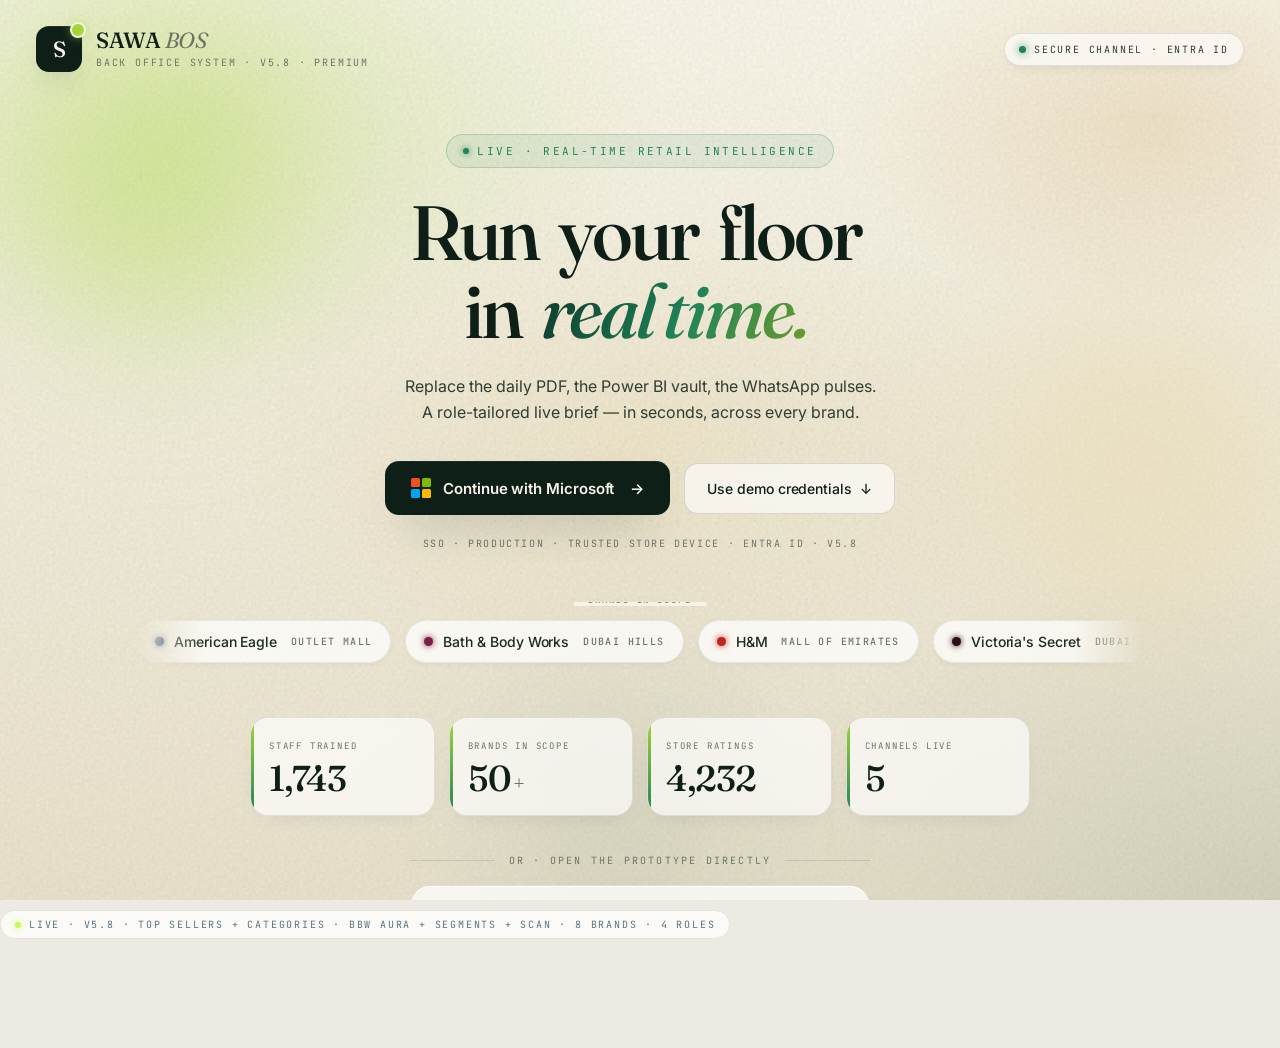
==== commit 96817606: "v5.8 polish: 8-brand lock, ULTA KPI card, READMEs refreshed, release zip rebuilt, a11y patch (reduce" ====
--- a/index.html
+++ b/index.html
@@ -3,7 +3,7 @@
 <head>
 <meta charset="utf-8" />
 <meta name="viewport" content="width=device-width, initial-scale=1, viewport-fit=cover" />
-<title>SAWA BOS · v5.7 — Premium · BBW Aura · Segments · Scan · Top 5 + Categories</title>
+<title>SAWA BOS · v5.8 — Premium · BBW Aura · Segments · Scan · Top 5 + Categories · ULTA</title>
 <link rel="preconnect" href="https://fonts.googleapis.com" />
 <link rel="preconnect" href="https://fonts.gstatic.com" crossorigin />
 <link href="https://fonts.googleapis.com/css2?family=Fraunces:ital,opsz,wght@0,9..144,400;0,9..144,500;0,9..144,600;1,9..144,500&family=Inter:wght@400;500;600;700&family=JetBrains+Mono:wght@400;500;600&display=swap" rel="stylesheet" />
@@ -66,7 +66,7 @@
   }
   ::selection { background: var(--lime); color: var(--lime-ink); }
 
-  /* ═════════════════ LOGIN STAGE · v5.5 premium light landing ═════════════════ */
+  /* ═════════════════ LOGIN STAGE · v5.8 premium light landing ═════════════════ */
   .login-stage {
     position: fixed; inset: 0;
     background: #F6F2E6;
@@ -2723,7 +2723,7 @@
     color: var(--ink-3); text-transform: uppercase; letter-spacing: .14em;
   }
   .ph-seg .b {
-    display: grid; grid-template-columns: 1fr 1fr 1fr; gap: 8px;
+    display: grid; grid-template-columns: 1.2fr 0.9fr 0.8fr 0.8fr 0.8fr; gap: 6px;
     font-family: 'JetBrains Mono', monospace; font-size: 10px;
   }
   .ph-seg .b .c .l {
@@ -2737,7 +2737,7 @@
     padding: 12px 14px;
     margin-top: 4px;
     font-family: 'JetBrains Mono', monospace; font-size: 11px;
-    display: grid; grid-template-columns: 1fr auto auto auto; gap: 12px;
+    display: grid; grid-template-columns: 1fr auto auto auto auto auto; gap: 10px;
     align-items: baseline;
   }
   .ph-seg-total .ttl {
@@ -3184,11 +3184,163 @@
     color: var(--pos); letter-spacing: .04em;
   }
   .ph-tc .dl.neg { color: var(--neg); }
+
+  /* ═════════════════ A11Y · v5.8 patch ═════════════════ */
+  @media (prefers-reduced-motion: reduce) {
+    *, *::before, *::after {
+      animation-duration: 0.01ms !important;
+      animation-iteration-count: 1 !important;
+      transition-duration: 0.01ms !important;
+      scroll-behavior: auto !important;
+    }
+  }
+  :focus-visible {
+    outline: 2px solid #5B7380;
+    outline-offset: 2px;
+    border-radius: 4px;
+  }
+  :focus:not(:focus-visible) { outline: none; }
+  .pad-nav button:focus-visible,
+  .tabbar .tab:focus-visible { outline-color: #C7FB55; }
+
+  /* ═════════════════ TOAST · v5.8 ═════════════════ */
+  .toast-stack {
+    position: fixed; left: 50%; bottom: 32px; transform: translateX(-50%);
+    z-index: 9999; pointer-events: none;
+    display: flex; flex-direction: column; align-items: center; gap: 8px;
+  }
+  .toast-pill {
+    background: rgba(20,28,36,.94);
+    color: #F4F2EE;
+    border: 1px solid rgba(199,251,85,.30);
+    border-radius: 999px;
+    padding: 10px 18px;
+    font-family: 'Inter', sans-serif;
+    font-size: 13px;
+    letter-spacing: .01em;
+    box-shadow: 0 18px 42px -18px rgba(15,20,23,.45);
+    opacity: 0; transform: translateY(8px);
+    transition: opacity .18s ease, transform .18s ease;
+    max-width: 86vw;
+  }
+  .toast-pill.on { opacity: 1; transform: translateY(0); }
+  .toast-pill .k {
+    color: #C7FB55; font-weight: 600;
+    margin-right: 6px;
+    font-family: 'JetBrains Mono', monospace; font-size: 10.5px;
+    letter-spacing: .14em; text-transform: uppercase;
+  }
+
+  /* ═════════════════ BOTTOM SHEET · target editor · v5.8 ═════════════════ */
+  .sheet {
+    position: fixed; inset: 0; z-index: 9000;
+    display: block;
+  }
+  .sheet[hidden] { display: none; }
+  .sheet-bg {
+    position: absolute; inset: 0;
+    background: rgba(15,20,23,.42);
+    opacity: 0; transition: opacity .2s ease;
+  }
+  .sheet.on .sheet-bg { opacity: 1; }
+  .sheet-card {
+    position: absolute; left: 50%; bottom: 0;
+    transform: translate(-50%, 24px);
+    width: min(440px, calc(100vw - 32px));
+    background: #F8F5EF;
+    border: 1px solid rgba(35,40,30,.12);
+    border-bottom: none;
+    border-radius: 22px 22px 0 0;
+    padding: 22px 24px 28px;
+    box-shadow: 0 -22px 60px -22px rgba(15,20,23,.30);
+    opacity: 0;
+    transition: transform .22s cubic-bezier(.18,.7,.27,1), opacity .18s ease;
+    z-index: 1;
+  }
+  .sheet.on .sheet-card { transform: translate(-50%, 0); opacity: 1; }
+  .sheet-x {
+    position: absolute; top: 14px; right: 14px;
+    width: 28px; height: 28px;
+    border-radius: 50%; border: 1px solid rgba(35,40,30,.18);
+    background: transparent; color: #5B7380;
+    font-size: 16px; line-height: 1;
+    cursor: pointer;
+    display: grid; place-items: center;
+    transition: background .15s ease, color .15s ease;
+  }
+  .sheet-x:hover { background: rgba(35,40,30,.06); color: #232820; }
+  .sheet-title {
+    font-family: 'Fraunces', serif; font-weight: 500;
+    font-size: 22px; letter-spacing: -.015em; color: #232820;
+    margin-bottom: 4px;
+  }
+  .sheet-sub {
+    font-family: 'JetBrains Mono', monospace; font-size: 10px;
+    letter-spacing: .14em; text-transform: uppercase; color: #6E7A77;
+    margin-bottom: 18px;
+  }
+  .sheet-input-row {
+    display: flex; align-items: center; gap: 10px;
+    background: #FFFFFF;
+    border: 1px solid rgba(35,40,30,.14);
+    border-radius: 12px;
+    padding: 12px 14px;
+  }
+  .sheet-input-row .sheet-currency {
+    font-family: 'JetBrains Mono', monospace; font-size: 11px;
+    color: #6E7A77; letter-spacing: .12em;
+  }
+  .sheet-input-row input {
+    flex: 1;
+    border: none; outline: none; background: transparent;
+    font-family: 'Fraunces', serif; font-size: 26px; font-weight: 500;
+    color: #232820; letter-spacing: -.015em;
+    min-width: 0;
+  }
+  .sheet-actions {
+    display: grid; grid-template-columns: 1fr 1fr; gap: 10px;
+    margin-top: 18px;
+  }
+  .sheet-btn {
+    border-radius: 11px;
+    padding: 12px 14px;
+    font-family: 'Inter', sans-serif; font-size: 13.5px;
+    font-weight: 600; letter-spacing: .01em;
+    cursor: pointer; transition: background .15s ease, color .15s ease;
+  }
+  .sheet-btn.cancel {
+    background: transparent;
+    border: 1px solid rgba(35,40,30,.18);
+    color: #5B7380;
+  }
+  .sheet-btn.cancel:hover { background: rgba(35,40,30,.04); color: #232820; }
+  .sheet-btn.save {
+    background: #232820;
+    color: #C7FB55;
+    border: 1px solid #232820;
+  }
+  .sheet-btn.save:hover { background: #1a1f17; }
+  .sheet-hint {
+    margin-top: 12px;
+    font-family: 'JetBrains Mono', monospace; font-size: 9.5px;
+    color: #94A6AD; letter-spacing: .12em; text-transform: uppercase;
+    text-align: center;
+  }
+  @media (max-width: 520px) {
+    .sheet-card {
+      width: 100vw;
+      border-radius: 0;
+      bottom: 0; top: 0;
+      transform: translate(-50%, 100%);
+      padding-top: max(48px, env(safe-area-inset-top));
+    }
+    .sheet.on .sheet-card { transform: translate(-50%, 0); }
+  }
 </style>
 </head>
 <body>
 
-<!-- ═════════════════ LOGIN STAGE · v5.5 premium light landing ═════════════════ -->
+<!-- ═════════════════ LOGIN STAGE · v5.8 premium light landing ═════════════════ -->
 <div class="login-stage" id="loginStage">
   <div class="motion-bg"></div>
   <div class="motion-grain"></div>
@@ -3202,7 +3354,7 @@
       <div class="sawa-mono-lg">S</div>
       <div>
         <div class="lh-t">SAWA <em>BOS</em></div>
-        <div class="lh-s">back office system · v5.7 · premium</div>
+        <div class="lh-s">back office system · v5.8 · premium</div>
       </div>
     </div>
     <div class="login-secure">
@@ -3243,7 +3395,7 @@
       <span>·</span>
       <span>trusted store device</span>
       <span>·</span>
-      <span>Entra ID · v5.7</span>
+      <span>Entra ID · v5.8</span>
     </div>
 
     <!-- brand marquee · infinite scroll band -->
@@ -3329,7 +3481,7 @@
   <footer class="login-foot">
     <span>© Alshaya Group · live prototype</span>
     <span class="dot"></span>
-    <span>build v5.7 · top sellers + categories · BBW Aura · segments · scan</span>
+    <span>build v5.8 · top sellers + categories · BBW Aura · segments · scan · 8 brands</span>
     <span class="dot"></span>
     <span class="live-dot">session live</span>
   </footer>
@@ -3392,21 +3544,21 @@
 
           <div>
             <div class="pad-group-h">today</div>
-            <nav class="pad-nav" id="padNav">
-              <button class="active" data-view="today">
-                <svg class="ic" viewBox="0 0 16 16" fill="none" stroke="currentColor" stroke-width="1.5" stroke-linecap="round" stroke-linejoin="round"><path d="M2 8.5 L4 4 L6 11 L8 2 L10 13 L12 5 L14 9"/></svg>
+            <nav class="pad-nav" id="padNav" role="navigation" aria-label="iPad primary navigation">
+              <button class="active" data-view="today" aria-label="Today" aria-current="page">
+                <svg class="ic" viewBox="0 0 16 16" fill="none" stroke="currentColor" stroke-width="1.5" stroke-linecap="round" stroke-linejoin="round" aria-hidden="true"><path d="M2 8.5 L4 4 L6 11 L8 2 L10 13 L12 5 L14 9"/></svg>
                 Today
               </button>
-              <button data-view="orders">
-                <svg class="ic" viewBox="0 0 16 16" fill="none" stroke="currentColor" stroke-width="1.5" stroke-linecap="round" stroke-linejoin="round"><rect x="2" y="3" width="12" height="11" rx="2"/><path d="M5 2v2M11 2v2M2 7h12"/></svg>
+              <button data-view="orders" aria-label="Orders">
+                <svg class="ic" viewBox="0 0 16 16" fill="none" stroke="currentColor" stroke-width="1.5" stroke-linecap="round" stroke-linejoin="round" aria-hidden="true"><rect x="2" y="3" width="12" height="11" rx="2"/><path d="M5 2v2M11 2v2M2 7h12"/></svg>
                 Orders
               </button>
-              <button data-view="stock">
-                <svg class="ic" viewBox="0 0 16 16" fill="none" stroke="currentColor" stroke-width="1.5" stroke-linecap="round" stroke-linejoin="round"><path d="M8 2l6 3v6l-6 3-6-3V5l6-3z"/><path d="M2 5l6 3 6-3M8 8v7"/></svg>
+              <button data-view="stock" aria-label="Stock">
+                <svg class="ic" viewBox="0 0 16 16" fill="none" stroke="currentColor" stroke-width="1.5" stroke-linecap="round" stroke-linejoin="round" aria-hidden="true"><path d="M8 2l6 3v6l-6 3-6-3V5l6-3z"/><path d="M2 5l6 3 6-3M8 8v7"/></svg>
                 Stock
               </button>
-              <button data-view="team">
-                <svg class="ic" viewBox="0 0 16 16" fill="none" stroke="currentColor" stroke-width="1.5" stroke-linecap="round" stroke-linejoin="round"><circle cx="5.5" cy="6" r="2.2"/><circle cx="11" cy="7" r="1.7"/><path d="M2 13c0-2 1.5-3.2 3.5-3.2S9 11 9 13M9.5 13c0-1.5 1-2.4 2.5-2.4S14.5 11.5 14.5 13"/></svg>
+              <button data-view="team" aria-label="Team">
+                <svg class="ic" viewBox="0 0 16 16" fill="none" stroke="currentColor" stroke-width="1.5" stroke-linecap="round" stroke-linejoin="round" aria-hidden="true"><circle cx="5.5" cy="6" r="2.2"/><circle cx="11" cy="7" r="1.7"/><path d="M2 13c0-2 1.5-3.2 3.5-3.2S9 11 9 13M9.5 13c0-1.5 1-2.4 2.5-2.4S14.5 11.5 14.5 13"/></svg>
                 Team
               </button>
             </nav>
@@ -3414,9 +3566,9 @@
 
           <div>
             <div class="pad-group-h">account</div>
-            <nav class="pad-nav">
-              <button data-view="me">
-                <svg class="ic" viewBox="0 0 16 16" fill="none" stroke="currentColor" stroke-width="1.5" stroke-linecap="round" stroke-linejoin="round"><circle cx="8" cy="6" r="2.5"/><path d="M3 14c0-2.5 2.2-4 5-4s5 1.5 5 4"/></svg>
+            <nav class="pad-nav" role="navigation" aria-label="iPad account navigation">
+              <button data-view="me" aria-label="Me · profile">
+                <svg class="ic" viewBox="0 0 16 16" fill="none" stroke="currentColor" stroke-width="1.5" stroke-linecap="round" stroke-linejoin="round" aria-hidden="true"><circle cx="8" cy="6" r="2.5"/><path d="M3 14c0-2.5 2.2-4 5-4s5 1.5 5 4"/></svg>
                 Me
               </button>
             </nav>
@@ -3424,7 +3576,7 @@
 
           <div class="pad-foot">
             <div class="live">live · auto 60s · entra id</div>
-            <div>v5.7 · movers pack</div>
+            <div>v5.8 · polish pack</div>
             <div id="padFootRefresh">updated 12s ago</div>
           </div>
         </aside>
@@ -3519,7 +3671,6 @@
                 <div class="sub" id="padAuraLinkSub">WTD · 9.0% of net</div>
                 <div class="ring"><i id="padAuraLinkRing" style="width:85%"></i></div>
               </div>
-              <div class="aura-top" id="padAuraTop"></div>
             </div>
 
             <!-- Channels -->
@@ -3728,6 +3879,8 @@
                     <th>LY<span class="sm">aed</span></th>
                     <th>Trans<span class="sm">plan / act</span></th>
                     <th>ATV<span class="sm">plan / act</span></th>
+                    <th>IPC<span class="sm">items / cust</span></th>
+                    <th>Footfall<span class="sm">customers in</span></th>
                     <th>Conv<span class="sm">%</span></th>
                     <th>Mix<span class="sm">% of total</span></th>
                   </tr>
@@ -3741,6 +3894,8 @@
                     <td>36.00</td>
                     <td>52 / 29</td>
                     <td>1.24 / 1.24</td>
+                    <td>1.9</td>
+                    <td>35</td>
                     <td>56%</td>
                     <td>100%</td>
                   </tr>
@@ -3843,7 +3998,7 @@
             <div class="alt">SSO only · no password ui · trusted store device</div>
             <div class="secure">
               <span class="l">session protected</span>
-              <span>entra id · v5.7</span>
+              <span>entra id · v5.8</span>
             </div>
           </section>
 
@@ -4160,7 +4315,7 @@
                 <div class="row"><span class="l">Sprint window</span><span class="v">02–12 Jun 2026</span></div>
                 <div class="row"><span class="l">Last shift</span><span class="v">Tue 22:14</span></div>
                 <div class="row"><span class="l">Auth</span><span class="v" id="phMeAuth">Microsoft Entra ID</span></div>
-                <div class="row"><span class="l">App version</span><span class="v">v5.7 · movers pack</span></div>
+                <div class="row"><span class="l">App version</span><span class="v">v5.8 · polish pack</span></div>
                 <div class="row"><span class="l">Device</span><span class="v">Store iPhone 14 · trusted</span></div>
               </div>
             </div>
@@ -4169,25 +4324,25 @@
         </div>
 
         <!-- Tab bar -->
-        <nav class="tabbar" id="tabbar">
-          <button class="tab active" data-go="today">
-            <svg class="ic" viewBox="0 0 20 20" fill="none" stroke="currentColor" stroke-width="1.5" stroke-linecap="round" stroke-linejoin="round"><path d="M2 10.5 L5 5 L7.5 14 L10 3 L12.5 17 L15 7 L18 11"/></svg>
+        <nav class="tabbar" id="tabbar" role="navigation" aria-label="iPhone tab navigation">
+          <button class="tab active" data-go="today" aria-label="Today" aria-current="page">
+            <svg class="ic" viewBox="0 0 20 20" fill="none" stroke="currentColor" stroke-width="1.5" stroke-linecap="round" stroke-linejoin="round" aria-hidden="true"><path d="M2 10.5 L5 5 L7.5 14 L10 3 L12.5 17 L15 7 L18 11"/></svg>
             Today
           </button>
-          <button class="tab" data-go="orders">
-            <svg class="ic" viewBox="0 0 20 20" fill="none" stroke="currentColor" stroke-width="1.5" stroke-linecap="round" stroke-linejoin="round"><rect x="3" y="4" width="14" height="13" rx="2"/><path d="M6 3v2M14 3v2M3 8h14"/></svg>
+          <button class="tab" data-go="orders" aria-label="Orders">
+            <svg class="ic" viewBox="0 0 20 20" fill="none" stroke="currentColor" stroke-width="1.5" stroke-linecap="round" stroke-linejoin="round" aria-hidden="true"><rect x="3" y="4" width="14" height="13" rx="2"/><path d="M6 3v2M14 3v2M3 8h14"/></svg>
             Orders
           </button>
-          <button class="tab" data-go="stock">
-            <svg class="ic" viewBox="0 0 20 20" fill="none" stroke="currentColor" stroke-width="1.5" stroke-linecap="round" stroke-linejoin="round"><path d="M10 3l7 3.5v7L10 17l-7-3.5v-7L10 3z"/><path d="M3 6.5L10 10l7-3.5M10 10v7"/></svg>
+          <button class="tab" data-go="stock" aria-label="Stock">
+            <svg class="ic" viewBox="0 0 20 20" fill="none" stroke="currentColor" stroke-width="1.5" stroke-linecap="round" stroke-linejoin="round" aria-hidden="true"><path d="M10 3l7 3.5v7L10 17l-7-3.5v-7L10 3z"/><path d="M3 6.5L10 10l7-3.5M10 10v7"/></svg>
             Stock
           </button>
-          <button class="tab" data-go="team">
-            <svg class="ic" viewBox="0 0 20 20" fill="none" stroke="currentColor" stroke-width="1.5" stroke-linecap="round" stroke-linejoin="round"><circle cx="7" cy="8" r="2.5"/><circle cx="14" cy="9" r="2"/><path d="M2.5 16c0-2.5 2-4 4.5-4s4.5 1.5 4.5 4M12 16c0-2 1.3-3 3-3s3 1 3 3"/></svg>
+          <button class="tab" data-go="team" aria-label="Team">
+            <svg class="ic" viewBox="0 0 20 20" fill="none" stroke="currentColor" stroke-width="1.5" stroke-linecap="round" stroke-linejoin="round" aria-hidden="true"><circle cx="7" cy="8" r="2.5"/><circle cx="14" cy="9" r="2"/><path d="M2.5 16c0-2.5 2-4 4.5-4s4.5 1.5 4.5 4M12 16c0-2 1.3-3 3-3s3 1 3 3"/></svg>
             Team
           </button>
-          <button class="tab" data-go="me">
-            <svg class="ic" viewBox="0 0 20 20" fill="none" stroke="currentColor" stroke-width="1.5" stroke-linecap="round" stroke-linejoin="round"><circle cx="10" cy="7" r="3"/><path d="M3 17c0-3 3-5 7-5s7 2 7 5"/></svg>
+          <button class="tab" data-go="me" aria-label="Me · profile">
+            <svg class="ic" viewBox="0 0 20 20" fill="none" stroke="currentColor" stroke-width="1.5" stroke-linecap="round" stroke-linejoin="round" aria-hidden="true"><circle cx="10" cy="7" r="3"/><path d="M3 17c0-3 3-5 7-5s7 2 7 5"/></svg>
             Me
           </button>
         </nav>
@@ -4200,7 +4355,7 @@
 
   <div class="cap">
     <span class="cap-dot"></span>
-    <span>live · v5.7 · top sellers + categories · BBW Aura + segments + scan · 8 brands · 4 roles</span>
+    <span>live · v5.8 · top sellers + categories · BBW Aura + segments + scan · 8 brands · 4 roles</span>
   </div>
 </div>
 
@@ -4228,6 +4383,28 @@
     <div class="note">demo · scans return a sample product from this brand's stock</div>
   </div>
 </div>
+
+<!-- ═════════════════ TARGET EDITOR · bottom sheet (v5.8) ═════════════════ -->
+<div id="targetSheet" class="sheet" role="dialog" aria-modal="true" aria-labelledby="targetSheetTitle" hidden>
+  <div class="sheet-bg" onclick="closeTargetSheet()"></div>
+  <div class="sheet-card">
+    <button class="sheet-x" type="button" aria-label="Close target editor" onclick="closeTargetSheet()">×</button>
+    <div class="sheet-title" id="targetSheetTitle">Edit sales target</div>
+    <div class="sheet-sub" id="targetSheetSub">today target · AED</div>
+    <div class="sheet-input-row">
+      <span class="sheet-currency">AED</span>
+      <input id="targetInput" type="number" inputmode="numeric" min="0" step="100" aria-label="Sales target in AED" />
+    </div>
+    <div class="sheet-actions">
+      <button class="sheet-btn cancel" type="button" onclick="closeTargetSheet()">Cancel</button>
+      <button class="sheet-btn save"   type="button" onclick="saveTargetSheet()">Save</button>
+    </div>
+    <div class="sheet-hint">Only the Store Manager can edit this target.</div>
+  </div>
+</div>
+
+<!-- ═════════════════ TOAST · v5.8 ═════════════════ -->
+<div id="toastStack" class="toast-stack" aria-live="polite" aria-atomic="true"></div>
 
 <script>
   // ───────────────────── STATE + DATA ─────────────────────
@@ -4324,15 +4501,15 @@
       // Mirrors SFA011 "Store Performance By Segment Report" — Hagar tracks segment, not team
       segmentsNote: 'BBW manager tracks hourly segment sales, not per-associate targets. Source · SFA011 (Actual-Segment).',
       segments: [
-        { seg:'10-12', plan: 5.20, act: 4.00,  ly: 4.00,  txPlan: 5, txAct: 3,  atvPlan: 1.33, atvAct: 1.00, mc: 27.27, conv: 60 },
-        { seg:'12-14', plan: 8.40, act: 9.00,  ly: 9.00,  txPlan: 8, txAct: 7,  atvPlan: 1.29, atvAct: 1.00, mc: 15.56, conv: 88 },
-        { seg:'14-16', plan: 16.20,act: 17.50, ly: 17.50, txPlan: 14,txAct: 15, atvPlan: 1.17, atvAct: 1.00, mc: 44.12, conv: 94 },
-        { seg:'16-18', plan: 6.80, act: 5.50,  ly: 5.50,  txPlan: 5, txAct: 4,  atvPlan: 1.38, atvAct: 1.00, mc: 25.00, conv: 72 },
-        { seg:'18-20', plan: 11.40,act: 0,     ly: 0,     txPlan: 9, txAct: 0,  atvPlan: 0,    atvAct: 0,    mc: 0,     conv: 0  },
-        { seg:'20-22', plan: 9.20, act: 0,     ly: 0,     txPlan: 8, txAct: 0,  atvPlan: 0,    atvAct: 0,    mc: 0,     conv: 0  },
-        { seg:'22-24', plan: 2.80, act: 0,     ly: 0,     txPlan: 3, txAct: 0,  atvPlan: 0,    atvAct: 0,    mc: 0,     conv: 0  }
+        { seg:'10-12', plan: 5.20, act: 4.00,  ly: 4.00,  txPlan: 5, txAct: 3,  atvPlan: 1.33, atvAct: 1.00, mc: 27.27, conv: 60, ff: 5,  ipc: 1.7 },
+        { seg:'12-14', plan: 8.40, act: 9.00,  ly: 9.00,  txPlan: 8, txAct: 7,  atvPlan: 1.29, atvAct: 1.00, mc: 15.56, conv: 88, ff: 8,  ipc: 1.9 },
+        { seg:'14-16', plan: 16.20,act: 17.50, ly: 17.50, txPlan: 14,txAct: 15, atvPlan: 1.17, atvAct: 1.00, mc: 44.12, conv: 94, ff: 16, ipc: 2.2 },
+        { seg:'16-18', plan: 6.80, act: 5.50,  ly: 5.50,  txPlan: 5, txAct: 4,  atvPlan: 1.38, atvAct: 1.00, mc: 25.00, conv: 72, ff: 6,  ipc: 1.8 },
+        { seg:'18-20', plan: 11.40,act: 0,     ly: 0,     txPlan: 9, txAct: 0,  atvPlan: 0,    atvAct: 0,    mc: 0,     conv: 0,  ff: 0,  ipc: 0   },
+        { seg:'20-22', plan: 9.20, act: 0,     ly: 0,     txPlan: 8, txAct: 0,  atvPlan: 0,    atvAct: 0,    mc: 0,     conv: 0,  ff: 0,  ipc: 0   },
+        { seg:'22-24', plan: 2.80, act: 0,     ly: 0,     txPlan: 3, txAct: 0,  atvPlan: 0,    atvAct: 0,    mc: 0,     conv: 0,  ff: 0,  ipc: 0   }
       ],
-      segTotal: { plan: 60.00, act: 36.00, ly: 36.00, txPlan: 52, txAct: 29, atvPlan: 1.24, atvAct: 1.24, mc: 0, conv: 56 },
+      segTotal: { plan: 60.00, act: 36.00, ly: 36.00, txPlan: 52, txAct: 29, atvPlan: 1.24, atvAct: 1.24, mc: 0, conv: 56, ff: 35, ipc: 1.9 },
       channels: [
         { cls:'p', code:'P', name:'SAWA POS',   tx:62, mix:'48%', val:'7,940' },
         { cls:'m', code:'M', name:'MPOS',       tx:34, mix:'30%', val:'4,980' },
@@ -4891,7 +5068,10 @@
     w.innerHTML = channels.map(c => {
       const tag = c.off ? `<div class="off-tag">offline</div>` : `<div class="live">live</div>`;
       const meta = c.off ? c.note : `${c.tx} tx · ${c.mix} mix${c.note ? ' · ' + c.note : ''}`;
-      return `<button class="ch ${c.cls} ${c.off?'off':''}" ${c.off?'disabled':''}>
+      const ariaSummary = c.off
+        ? `${c.name} channel · offline`
+        : `${c.name} channel · ${c.val} AED · ${c.tx} transactions · ${c.mix} mix`;
+      return `<button class="ch ${c.cls} ${c.off?'off':''}" ${c.off?'disabled':''} aria-label="${ariaSummary}">
         <div class="top"><div class="badge">${c.code}</div>${tag}</div>
         <div>
           <div class="name">${c.name}</div>
@@ -5038,12 +5218,6 @@
     set('padAuraLinkSub', a.linkage.sub);
     const ring = document.getElementById('padAuraLinkRing');
     if (ring) ring.style.width = (a.linkage.pct || 80) + '%';
-    const top = document.getElementById('padAuraTop');
-    if (top && a.top) {
-      top.innerHTML = a.top.map(t =>
-        `<div class="at"><div class="l">${t.lab}</div><div class="v">${t.val}</div></div>`
-      ).join('');
-    }
     // iPhone
     set('phAuraQuick', a.quick.v);
     set('phAuraFull',  a.full.v);
@@ -5085,6 +5259,8 @@
           <td>${fmt(s.ly)}</td>
           <td>${s.txPlan} / ${s.txAct}</td>
           <td>${fmt(s.atvPlan)} / ${fmt(s.atvAct)}</td>
+          <td>${s.ipc ? fmt(s.ipc, 1) : '—'}</td>
+          <td>${s.ff || '—'}</td>
           <td>${s.conv || 0}%</td>
           <td>${mix}%</td>
         </tr>`;
@@ -5101,6 +5277,8 @@
           <td>${fmt(tot.ly)}</td>
           <td>${tot.txPlan} / ${tot.txAct}</td>
           <td>${fmt(tot.atvPlan)} / ${fmt(tot.atvAct)}</td>
+          <td>${tot.ipc ? fmt(tot.ipc, 1) : '—'}</td>
+          <td>${tot.ff || '—'}</td>
           <td>${tot.conv || 0}%</td>
           <td>100%</td>`;
       }
@@ -5119,6 +5297,8 @@
             <div class="c"><div class="l">act / plan</div><div class="v">${fmt(s.act)} / ${fmt(s.plan)}</div></div>
             <div class="c"><div class="l">tx</div><div class="v">${s.txAct} / ${s.txPlan}</div></div>
             <div class="c"><div class="l">atv</div><div class="v">${fmt(s.atvAct)}</div></div>
+            <div class="c"><div class="l">ipc</div><div class="v">${s.ipc ? fmt(s.ipc, 1) : '—'}</div></div>
+            <div class="c"><div class="l">ff</div><div class="v">${s.ff || '—'}</div></div>
           </div>
         </div>`;
       }).join('');
@@ -5131,7 +5311,9 @@
           <div><div class="ttl">Total</div></div>
           <div><span class="l">Act</span>${fmt(tot.act)}</div>
           <div><span class="l">Tx</span>${tot.txAct}</div>
-          <div><span class="l">ATV</span>${fmt(tot.atvAct)}</div>`;
+          <div><span class="l">ATV</span>${fmt(tot.atvAct)}</div>
+          <div><span class="l">IPC</span>${tot.ipc ? fmt(tot.ipc, 1) : '—'}</div>
+          <div><span class="l">FF</span>${tot.ff || '—'}</div>`;
       }
     }
   }
@@ -5325,13 +5507,13 @@
   function deltaClassPos(t) { return t === 'pos' ? 'delta-pos' : 'delta-neg'; }
   function trendClassUp(t) { return t === 'pos' ? 'up' : ''; }
 
-  // ── Persona name (brand × role aware) ───────────────────────────
+  // ── Persona name (brand × role aware · diversified v5.8) ────────
   function personaName(roleCode, brandKey) {
     const map = {
-      mgr:   { ame:'Roel A.',       bbw:'Hagar M.',      hm:'Sara Al-Mansour', vs:'Sara Al-Mansour', cos:'Sara Al-Mansour', ct:'Sara Al-Mansour', primark:'Khalid F.', ulta:'Reem N.' },
-      asst:  { ame:'Mariam H.',     bbw:'Aisha R.',      hm:'Mariam H.',       vs:'Nadia K.',        cos:'Iman F.',         ct:'Layan A.',         primark:'Salma N.',  ulta:'Farah B.' },
-      assoc: { ame:'Nejat O.',      bbw:'Lina A.',       hm:'Fatima T.',       vs:'Diana K.',        cos:'Karim L.',        ct:'Amal R.',          primark:'Rashed S.', ulta:'Dalia M.' },
-      vm:    { ame:'Layla S.',      bbw:'Layla S.',      hm:'Layla S.',         vs:'Layla S.',        cos:'Layla S.',        ct:'Layla S.',         primark:'Layla S.',  ulta:'Layla S.' }
+      mgr:   { ame:'Roel Garcia',     bbw:'Hagar Mohamed',  hm:'Linda Yusuf',     vs:'Hadreen Ali',    cos:'Maya Younis',  ct:'Noor Al-Suwaidi', primark:'Priya Menon', ulta:'Srijana Pradhan' },
+      asst:  { ame:'Mariam H.',       bbw:'Aisha R.',       hm:'Mariam H.',       vs:'Nadia K.',       cos:'Iman F.',      ct:'Layan A.',         primark:'Salma N.',     ulta:'Farah B.' },
+      assoc: { ame:'Nejat O.',        bbw:'Lina A.',        hm:'Fatima T.',       vs:'Diana K.',       cos:'Karim L.',     ct:'Amal R.',          primark:'Rashed S.',    ulta:'Dalia M.' },
+      vm:    { ame:'Marco Tan',       bbw:'Faiza Khaled',   hm:'Layla Suleiman',  vs:'Mona Saeed',     cos:'Aya Reda',     ct:'Sana Park',        primark:'Nadia Hassan', ulta:'Anya Voss' }
     };
     return (map[roleCode] && map[roleCode][brandKey]) || 'Sara Al-Mansour';
   }
@@ -5606,7 +5788,11 @@
   }
   function setTab(tab) {
     state.tab = tab;
-    $$('#tabbar .tab').forEach(t => t.classList.toggle('active', t.dataset.go === tab));
+    $$('#tabbar .tab').forEach(t => {
+      const on = t.dataset.go === tab;
+      t.classList.toggle('active', on);
+      if (on) t.setAttribute('aria-current', 'page'); else t.removeAttribute('aria-current');
+    });
     $$('.ph-view').forEach(s => s.classList.remove('active'));
     const v = document.querySelector(`.ph-view[data-view="${tab}"]`);
     if (v) v.classList.add('active');
@@ -5617,7 +5803,11 @@
     setTab(tab);
   }
   function setPadView(view) {
-    $$('.pad-side .pad-nav button').forEach(b => b.classList.toggle('active', b.dataset.view === view));
+    $$('.pad-side .pad-nav button').forEach(b => {
+      const on = b.dataset.view === view;
+      b.classList.toggle('active', on);
+      if (on) b.setAttribute('aria-current', 'page'); else b.removeAttribute('aria-current');
+    });
     $$('.pad-view').forEach(s => s.classList.remove('active'));
     const v = document.querySelector(`.pad-view[data-view="${view}"]`);
     if (v) v.classList.add('active');
@@ -5625,25 +5815,79 @@
     if (m) m.scrollTo({ top: 0, behavior: 'smooth' });
   }
 
+  // ── Toast helper (v5.8) ──────────────────────────────────────
+  function toast(message, kicker) {
+    const stack = document.getElementById('toastStack');
+    if (!stack) return;
+    const pill = document.createElement('div');
+    pill.className = 'toast-pill';
+    pill.setAttribute('role', 'status');
+    pill.innerHTML = (kicker ? `<span class="k">${kicker}</span>` : '') + (message || '');
+    stack.appendChild(pill);
+    requestAnimationFrame(() => pill.classList.add('on'));
+    setTimeout(() => {
+      pill.classList.remove('on');
+      setTimeout(() => pill.remove(), 220);
+    }, 1600);
+  }
+  window.toast = toast;
+
+  // ── Target editor · bottom sheet (v5.8) ──────────────────────
+  function currentTargetForView() {
+    const b = brands[state.brand];
+    return parseInt(String(b.target).replace(/,/g, ''), 10) || 0;
+  }
+  function applyTarget(newT) {
+    const b = brands[state.brand];
+    b.target = newT.toLocaleString();
+    const rev = parseInt(String(b.rev).replace(/,/g, ''), 10);
+    b.pace = Math.round((rev / newT) * 100);
+    b.delta = ((rev - newT) / newT * 100).toFixed(1).replace('-', '−') + '%';
+    b.trend = rev >= newT ? 'pos' : 'neg';
+    render();
+  }
   function editTarget() {
     if (!roles[state.role].edit) {
-      alert('Only Store Manager can edit the sales target.');
+      toast('Only Store Manager can edit the sales target.', 'denied');
       return;
     }
-    const newT = prompt('Edit ' + state.view + ' target (AED):', brands[state.brand].target.replace(/,/g,''));
-    if (newT && !isNaN(parseInt(newT))) {
-      brands[state.brand].target = parseInt(newT).toLocaleString();
-      // recompute pace from current rev/new target
-      const rev = parseInt(brands[state.brand].rev.replace(/,/g,''));
-      const t = parseInt(newT);
-      brands[state.brand].pace = Math.round((rev / t) * 100);
-      brands[state.brand].delta = ((rev - t) / t * 100).toFixed(1).replace('-','−') + '%';
-      brands[state.brand].trend = rev >= t ? 'pos' : 'neg';
-      render();
+    const sheet = document.getElementById('targetSheet');
+    document.getElementById('targetSheetSub').textContent =
+      (state.view ? state.view.toUpperCase() : 'TODAY') + ' target · AED · saves instantly across all roles';
+    document.getElementById('targetInput').value = currentTargetForView();
+    sheet.hidden = false;
+    requestAnimationFrame(() => sheet.classList.add('on'));
+    setTimeout(() => document.getElementById('targetInput').focus(), 80);
+  }
+  function closeTargetSheet() {
+    const sheet = document.getElementById('targetSheet');
+    sheet.classList.remove('on');
+    setTimeout(() => { sheet.hidden = true; }, 220);
+  }
+  function saveTargetSheet() {
+    const v = parseInt(document.getElementById('targetInput').value, 10);
+    if (Number.isFinite(v) && v > 0) {
+      applyTarget(v);
+      toast('AED ' + v.toLocaleString(), 'target saved');
+    } else {
+      toast('Enter a positive AED amount.', 'invalid');
     }
+    closeTargetSheet();
   }
   window.editTarget = editTarget;
+  window.closeTargetSheet = closeTargetSheet;
+  window.saveTargetSheet = saveTargetSheet;
   window.goto = goto;
+
+  document.addEventListener('keydown', (e) => {
+    const sheet = document.getElementById('targetSheet');
+    if (!sheet || sheet.hidden) return;
+    if (e.key === 'Escape') { e.preventDefault(); closeTargetSheet(); }
+    if (e.key === 'Enter' && document.activeElement && document.activeElement.id === 'targetInput') {
+      e.preventDefault();
+      saveTargetSheet();
+    }
+  });
 
   // wire up
   $$('#brandChips .chip').forEach(c => c.addEventListener('click', () => setBrand(c.dataset.brand)));
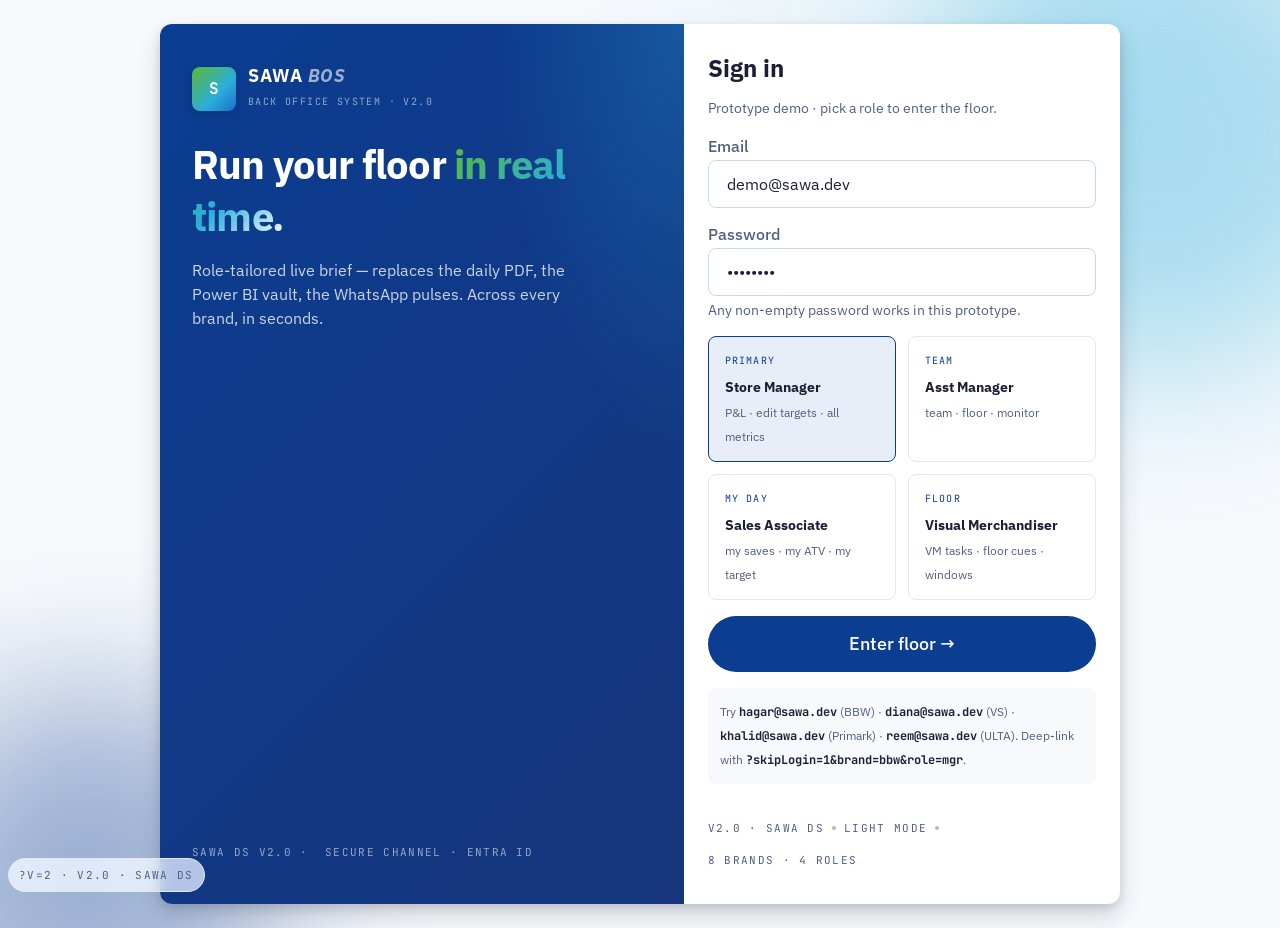
==== commit f8dab142: "v2.0: prototype rebuilt on Sawa DS v2.0 (navy/sky/status/neutral, four-tier tokens, full component l" ====
--- a/index.html
+++ b/index.html
@@ -1,3876 +1,1697 @@
 <!doctype html>
 <html lang="en">
 <head>
-<meta charset="utf-8" />
-<meta name="viewport" content="width=device-width, initial-scale=1, viewport-fit=cover" />
-<title>SAWA BOS · v5.8 — Premium · BBW Aura · Segments · Scan · Top 5 + Categories · ULTA</title>
-<link rel="preconnect" href="https://fonts.googleapis.com" />
-<link rel="preconnect" href="https://fonts.gstatic.com" crossorigin />
-<link href="https://fonts.googleapis.com/css2?family=Fraunces:ital,opsz,wght@0,9..144,400;0,9..144,500;0,9..144,600;1,9..144,500&family=Inter:wght@400;500;600;700&family=JetBrains+Mono:wght@400;500;600&display=swap" rel="stylesheet" />
+<meta charset="utf-8">
+<meta name="viewport" content="width=device-width, initial-scale=1, viewport-fit=cover">
+<title>SAWA BOS · v2.0 · Sawa DS</title>
+<meta name="theme-color" content="#0B3D91">
+<meta name="description" content="SAWA Back Office System · prototype v2.0 · rebuilt on the Sawa Design System v2.0 (Navy/Sky/Status/Neutral). Light mode. Single-file demo · 8 brands · 4 roles.">
+
+<link rel="preconnect" href="https://fonts.googleapis.com">
+<link rel="preconnect" href="https://fonts.gstatic.com" crossorigin>
+<link href="https://fonts.googleapis.com/css2?family=IBM+Plex+Sans:wght@400;500;700&family=JetBrains+Mono:wght@400;500&display=swap" rel="stylesheet">
+
 <style>
-  :root {
-    --paper:        #FBFAF7;
-    --paper-2:      #F4F2EC;
-    --paper-3:      #ECE9DF;
-    --line:         #E6E3D9;
-    --line-2:       #D5D1C2;
-    --ink:          #0E1714;
-    --ink-2:        #1F2A26;
-    --ink-3:        #5B7380;
-    --ink-4:        #8B9B97;
-    --ink-5:        #B1BDB8;
-    --lime:         #C7FB55;
-    --lime-2:       #B3F03A;
-    --lime-ink:     #1A2A05;
-    --pos:          #0F6B4E;
-    --neg:          #BE3A3A;
-    --neg-soft:     #F6D8D5;
-    --warn:         #B07309;
-    --warn-soft:    #F7E6BA;
-    --blue:         #2D6CDF;
-    --blue-soft:    #DFEAFB;
-    --amber:        #D6A21E;
-    --amber-soft:   #F5E5B6;
-    --rose:         #D8527C;
-    --rose-soft:    #F8DDE6;
-    --slate:        #3E5867;
-    --slate-soft:   #DCE3E7;
-    --hover:        rgba(14,23,20,.04);
-
-    --brand:        #0E1714;
-    --brand-soft:   #F0EEE3;
-
-    --shadow-card:  0 4px 12px rgba(15,20,23,.03);
-    --shadow-card-2:0 1px 0 rgba(15,20,23,.04), 0 12px 28px rgba(15,20,23,.06);
-    --shadow-dev:   0 30px 60px rgba(15,20,23,.22), 0 4px 12px rgba(15,20,23,.10);
-  }
-  /* per-brand tints applied via [data-brand] on .stage */
-  .stage[data-brand="ame"]  { --brand:#0E2D71; --brand-soft:#E4ECFB; }
-  .stage[data-brand="bbw"]  { --brand:#7A1F47; --brand-soft:#F8E2EB; }
-  .stage[data-brand="hm"]   { --brand:#BE2424; --brand-soft:#FBE0DE; }
-  .stage[data-brand="vs"]   { --brand:#2A0F1A; --brand-soft:#F1DCE3; }
-  .stage[data-brand="cos"]  { --brand:#1A1A1A; --brand-soft:#EEEDE8; }
-  .stage[data-brand="ct"]   { --brand:#8B1B3E; --brand-soft:#F6DDE5; }
-
-  * { box-sizing: border-box; }
-  html, body {
-    margin: 0; padding: 0;
-    background:
-      radial-gradient(900px 600px at 10% 0%, #F4F2EA 0%, transparent 70%),
-      radial-gradient(700px 500px at 100% 30%, #EEEBE0 0%, transparent 70%),
-      #ECEAE2;
-    font-family: 'Inter', system-ui, -apple-system, sans-serif;
-    color: var(--ink);
-    -webkit-font-smoothing: antialiased;
-    text-rendering: optimizeLegibility;
-  }
-  ::selection { background: var(--lime); color: var(--lime-ink); }
-
-  /* ═════════════════ LOGIN STAGE · v5.8 premium light landing ═════════════════ */
-  .login-stage {
-    position: fixed; inset: 0;
-    background: #F6F2E6;
-    color: var(--ink);
-    overflow-y: auto;
-    overflow-x: hidden;
-    -webkit-overflow-scrolling: touch;
-    overscroll-behavior: contain;
-    z-index: 100;
-    display: flex;
-    flex-direction: column;
-    transition: opacity .6s ease, transform .6s ease;
-    scroll-behavior: smooth;
-  }
-  .login-stage.gone {
-    opacity: 0;
-    transform: scale(1.04);
-    pointer-events: none;
-  }
-  .login-stage::-webkit-scrollbar { width: 10px; }
-  .login-stage::-webkit-scrollbar-track { background: transparent; }
-  .login-stage::-webkit-scrollbar-thumb {
-    background: rgba(14,31,24,.10);
-    border-radius: 8px;
-    border: 2px solid transparent;
-    background-clip: padding-box;
-  }
-  .login-stage::-webkit-scrollbar-thumb:hover {
-    background: rgba(14,31,24,.22); background-clip: padding-box;
-  }
-
-  /* layered mesh background · cream + warm sand + faint forest accents */
-  .motion-bg {
-    position: absolute; inset: 0;
-    pointer-events: none;
-    z-index: 0;
-    background:
-      radial-gradient(58% 48% at 16% 12%, rgba(165,214,54,.22) 0%, transparent 62%),
-      radial-gradient(70% 60% at 100% 100%, rgba(15,61,46,.10) 0%, transparent 65%),
-      radial-gradient(50% 40% at 50% 50%, rgba(232,212,162,.30) 0%, transparent 65%),
-      radial-gradient(38% 32% at 90% 14%, rgba(217,164,93,.22) 0%, transparent 65%),
-      linear-gradient(180deg, #FBF7EB 0%, #F2ECDA 60%, #ECE4CE 100%);
-  }
-  /* paper grain — gives the premium "art-printed" feel */
-  .motion-grain {
-    position: absolute; inset: 0; pointer-events: none; z-index: 1;
-    opacity: .55;
-    mix-blend-mode: multiply;
-    background-image: url("data:image/svg+xml;utf8,%3Csvg viewBox='0 0 200 200' xmlns='http://www.w3.org/2000/svg'%3E%3Cfilter id='n'%3E%3CfeTurbulence type='fractalNoise' baseFrequency='1.4' numOctaves='2' stitchTiles='stitch'/%3E%3CfeColorMatrix values='0 0 0 0 0.1  0 0 0 0 0.15  0 0 0 0 0.1  0 0 0 0.18 0'/%3E%3C/filter%3E%3Crect width='100%25' height='100%25' filter='url(%23n)'/%3E%3C/svg%3E");
-  }
-  /* subtle dotted grid that fades to the edges */
-  .motion-grid {
-    position: absolute; inset: 0;
-    background-image:
-      radial-gradient(circle at 1px 1px, rgba(14,31,24,.10) 1px, transparent 1.2px);
-    background-size: 26px 26px;
-    mask-image: radial-gradient(closest-side at 50% 45%, #000 30%, transparent 85%);
-    -webkit-mask-image: radial-gradient(closest-side at 50% 45%, #000 30%, transparent 85%);
-    z-index: 1; opacity: .42;
-    animation: gridDrift 50s linear infinite;
-    pointer-events: none;
-  }
-  @keyframes gridDrift {
-    0%   { background-position: 0 0; }
-    100% { background-position: 26px 26px; }
-  }
-  /* drifting mesh blobs */
-  .motion-blob {
-    position: absolute;
-    border-radius: 50%;
-    filter: blur(80px);
-    z-index: 1;
-    pointer-events: none;
-  }
-  .blob-1 { width: 540px; height: 540px; left: -120px; top: -80px;
-    background: radial-gradient(closest-side, rgba(165,214,54,.55), transparent 72%);
-    animation: blobDrift 22s ease-in-out infinite; }
-  .blob-2 { width: 600px; height: 600px; right: -160px; top: 18%;
-    background: radial-gradient(closest-side, rgba(232,212,162,.70), transparent 72%);
-    animation: blobDrift 28s ease-in-out infinite -6s; }
-  .blob-3 { width: 420px; height: 420px; left: 32%; bottom: -120px;
-    background: radial-gradient(closest-side, rgba(15,61,46,.18), transparent 72%);
-    animation: blobDrift 26s ease-in-out infinite -12s; }
-  @keyframes blobDrift {
-    0%,100% { transform: translate(0,0) scale(1); }
-    50%     { transform: translate(80px,40px) scale(1.08); }
-  }
-
-  .login-head {
-    position: relative; z-index: 5;
-    display: flex; justify-content: space-between; align-items: center;
-    padding: 26px 36px;
-    animation: fadeDown .7s .05s ease-out backwards;
-  }
-  @keyframes fadeDown {
-    from { opacity: 0; transform: translateY(-10px); }
-    to   { opacity: 1; transform: none; }
-  }
-  .login-brand { display: flex; align-items: center; gap: 14px; }
-  .sawa-mono-lg {
-    width: 46px; height: 46px; border-radius: 13px;
-    background: #0E1F18; color: #F8F4E9;
-    display: grid; place-items: center;
-    font-family: 'Fraunces', serif; font-weight: 500; font-size: 22px;
-    letter-spacing: -.02em; position: relative;
-    box-shadow:
-      0 1px 0 rgba(255,255,255,.08) inset,
-      0 14px 30px -16px rgba(14,31,24,.55);
-  }
-  .sawa-mono-lg::after {
-    content: ""; position: absolute; right: -4px; top: -4px;
-    width: 12px; height: 12px; border-radius: 50%;
-    background: #A5D636; border: 2.5px solid #F6F2E6;
-    box-shadow: 0 0 10px rgba(165,214,54,.55);
-    animation: pulse 2s ease-in-out infinite;
-  }
-  .lh-t {
-    font-family: 'Fraunces', serif; font-weight: 500;
-    font-size: 22px; letter-spacing: -.02em; line-height: 1;
-    color: #0E1F18;
-  }
-  .lh-t em { font-style: italic; color: #6B7567; font-weight: 400; }
-  .lh-s {
-    font-family: 'JetBrains Mono', monospace; font-size: 10px;
-    color: #6B7567; text-transform: uppercase; letter-spacing: .18em;
-    margin-top: 5px;
-  }
-  .login-secure {
-    font-family: 'JetBrains Mono', monospace; font-size: 10px;
-    color: #2F3D34; text-transform: uppercase; letter-spacing: .18em;
-    display: inline-flex; align-items: center; gap: 8px;
-    padding: 9px 14px;
-    background: rgba(255,255,255,.62);
-    border: 1px solid rgba(14,31,24,.10);
-    border-radius: 999px;
-    backdrop-filter: blur(14px);
-    box-shadow: 0 4px 14px -8px rgba(14,31,24,.22);
-  }
-  .login-secure .dot {
-    width: 7px; height: 7px; border-radius: 50%;
-    background: #1F8459;
-    box-shadow: 0 0 8px #1F8459;
-    animation: pulse 1.6s ease-in-out infinite;
-  }
-
-  .login-panel {
-    position: relative; z-index: 5;
-    align-self: center;
-    width: 100%;
-    max-width: 1080px;
-    padding: 36px 36px 24px;
-    margin-block: auto;
-    text-align: center;
-    transition: opacity .45s ease, transform .45s ease;
-  }
-  .login-panel.gone {
-    opacity: 0; transform: translateY(-12px) scale(.98);
-    pointer-events: none; position: absolute;
-  }
-  .login-panel.entering {
-    animation: enterUp .55s cubic-bezier(.22,.61,.36,1) both;
-  }
-  @keyframes enterUp {
-    from { opacity: 0; transform: translateY(20px) scale(.98); }
-    to   { opacity: 1; transform: none; }
-  }
-  @keyframes fadeUp {
-    from { opacity: 0; transform: translateY(18px); }
-    to   { opacity: 1; transform: none; }
-  }
-  /* short-screen tuning · keeps premium feel on 1366×768 laptops */
-  @media (max-height: 880px) {
-    .login-hero        { font-size: clamp(36px, 5vw, 60px); margin: 0 0 16px; }
-    .login-sub         { margin: 0 auto 24px; }
-    .brand-marquee     { margin: 36px 0 18px; }
-    .login-tickers     { margin: 24px auto 18px; }
-    .login-or          { margin: 26px auto 14px; }
-    .login-panel       { padding: 22px 36px 20px; }
-    .login-head        { padding: 18px 32px; }
-  }
-  @media (max-height: 720px) {
-    .login-hero        { font-size: clamp(28px, 4vw, 40px); }
-    .login-sub         { display: none; }
-    .login-tickers     { display: none; }
-    .brand-marquee     { margin: 18px 0 14px; padding: 12px 0; }
-    .login-pre         { margin-bottom: 12px; }
-    .login-meta        { display: none; }
-  }
-  .login-pre {
-    display: inline-flex; align-items: center; gap: 8px;
-    font-family: 'JetBrains Mono', monospace; font-size: 11px;
-    color: #1F8459; text-transform: uppercase; letter-spacing: .22em;
-    padding: 9px 16px; border-radius: 999px;
-    background: rgba(31,132,89,.08);
-    border: 1px solid rgba(31,132,89,.22);
-    margin-bottom: 26px;
-    animation: fadeUp .7s .15s ease-out backwards;
-  }
-  .login-pre em { font-style: italic; color: #0E1F18; font-weight: 500; }
-  .login-pre::before {
-    content: ""; width: 6px; height: 6px; border-radius: 50%;
-    background: #1F8459; box-shadow: 0 0 6px #1F8459;
-    animation: pulse 1.4s ease-in-out infinite;
-  }
-  .login-hero {
-    font-family: 'Fraunces', serif; font-weight: 500;
-    font-size: clamp(46px, 6vw, 86px);
-    letter-spacing: -.04em;
-    line-height: 1.02;
-    color: #0E1F18;
-    margin: 0 0 22px;
-    max-width: 16ch; margin-left: auto; margin-right: auto;
-  }
-  .login-hero .word {
-    display: inline-block;
-    animation: heroWord .9s ease-out backwards;
-    margin-right: .12em;
-  }
-  .login-hero .word.w1 { animation-delay: .25s; }
-  .login-hero .word.w2 { animation-delay: .35s; }
-  .login-hero .word.w3 { animation-delay: .45s; }
-  .login-hero .word.w4 { animation-delay: .58s; }
-  .login-hero .word.w5 { animation-delay: .68s; }
-  .login-hero .word.w6 { animation-delay: .78s; }
-  @keyframes heroWord {
-    from { opacity: 0; transform: translateY(28px); filter: blur(6px); }
-    to   { opacity: 1; transform: none; filter: blur(0); }
-  }
-  .login-hero em {
-    font-style: italic; font-weight: 500;
-    background: linear-gradient(120deg, #0F3D2E 8%, #1F8459 55%, #6E9D2A 100%);
-    -webkit-background-clip: text;
-    -webkit-text-fill-color: transparent;
-    background-clip: text;
-  }
-  .login-sub {
-    font-family: 'Inter', sans-serif; font-size: 16px;
-    line-height: 1.65;
-    color: #2F3D34;
-    margin: 0 auto 36px;
-    max-width: 540px;
-    animation: fadeUp .8s .9s ease-out backwards;
-  }
-
-  .login-cta-row {
-    display: inline-flex; flex-wrap: wrap; align-items: center;
-    justify-content: center; gap: 14px;
-    animation: fadeUp .8s 1.0s ease-out backwards;
-  }
-  .login-btn {
-    appearance: none; border: 0; cursor: pointer;
-    background: #0E1F18; color: #F8F4E9;
-    padding: 17px 26px; border-radius: 14px;
-    font-family: 'Inter', sans-serif; font-size: 15px; font-weight: 600;
-    display: inline-flex; align-items: center; gap: 12px;
-    box-shadow:
-      0 22px 46px -22px rgba(14,31,24,.55),
-      0 1px 0 rgba(255,255,255,.06) inset;
-    transition: transform .18s ease, box-shadow .25s ease, background .2s;
-    position: relative;
-    letter-spacing: -.005em;
-  }
-  .login-btn:hover {
-    transform: translateY(-3px);
-    background: #0F3D2E;
-    box-shadow: 0 30px 60px -22px rgba(14,31,24,.55);
-  }
-  .login-btn:active { transform: translateY(-1px); }
-  .login-btn .ms-grid {
-    display: grid; grid-template-columns: 9px 9px; grid-template-rows: 9px 9px;
-    gap: 2px; width: 20px; height: 20px;
-  }
-  .login-btn .ms-grid span { width: 9px; height: 9px; border-radius: 1.5px; }
-  .login-btn .ms-grid span:nth-child(1) { background: #F25022; }
-  .login-btn .ms-grid span:nth-child(2) { background: #7FBA00; }
-  .login-btn .ms-grid span:nth-child(3) { background: #00A4EF; }
-  .login-btn .ms-grid span:nth-child(4) { background: #FFB900; }
-  .login-btn .arr {
-    margin-left: 4px;
-    transition: transform .3s cubic-bezier(.22,.61,.36,1);
-  }
-  .login-btn:hover .arr { transform: translateX(4px); }
-
-  .login-link-btn {
-    appearance: none; cursor: pointer;
-    background: rgba(255,255,255,.62);
-    color: #0E1F18;
-    padding: 16px 22px;
-    border-radius: 14px;
-    border: 1.5px solid rgba(14,31,24,.14);
-    font-family: 'Inter', sans-serif; font-size: 14px; font-weight: 500;
-    display: inline-flex; align-items: center; gap: 8px;
-    backdrop-filter: blur(10px);
-    transition: border-color .2s, background .2s, transform .18s ease;
-    letter-spacing: -.005em;
-  }
-  .login-link-btn:hover {
-    border-color: rgba(14,31,24,.40);
-    background: rgba(255,255,255,.92);
-    transform: translateY(-2px);
-  }
-  .login-link-btn .arr { transition: transform .3s cubic-bezier(.22,.61,.36,1); }
-  .login-link-btn:hover .arr { transform: translateY(2px); }
-
-  .login-meta {
-    margin: 22px auto 0;
-    display: flex; flex-wrap: wrap; justify-content: center; gap: 8px;
-    font-family: 'JetBrains Mono', monospace; font-size: 10px;
-    color: #6B7567; text-transform: uppercase; letter-spacing: .16em;
-    animation: fadeUp .8s 1.15s ease-out backwards;
-  }
-
-  /* brand marquee · infinite scroll band */
-  .brand-marquee {
-    position: relative; z-index: 4;
-    margin: 52px auto 22px;
-    padding: 18px 0;
-    overflow: hidden;
-    max-width: 1100px;
-    mask-image: linear-gradient(90deg, transparent 0%, #000 7%, #000 93%, transparent 100%);
-    -webkit-mask-image: linear-gradient(90deg, transparent 0%, #000 7%, #000 93%, transparent 100%);
-    animation: fadeUp .8s 1.25s ease-out backwards;
-  }
-  .brand-marquee::before {
-    content: "brands in scope";
-    position: absolute; left: 50%; top: -8px; transform: translateX(-50%);
-    font-family: 'JetBrains Mono', monospace; font-size: 9px;
-    color: #6B7567; text-transform: uppercase; letter-spacing: .22em;
-    background: #F6F2E6;
-    padding: 0 14px;
-    z-index: 2;
-  }
-  .bm-track {
-    display: inline-flex; gap: 14px;
-    animation: bmScroll 42s linear infinite;
-    white-space: nowrap;
-  }
-  @keyframes bmScroll {
-    from { transform: translateX(0); }
-    to   { transform: translateX(-50%); }
-  }
-  .bm-chip {
-    display: inline-flex; align-items: center; gap: 10px;
-    padding: 12px 18px;
-    background: rgba(255,255,255,.72);
-    border: 1px solid rgba(14,31,24,.08);
-    border-radius: 999px;
-    font-family: 'Inter', sans-serif; font-size: 14px; font-weight: 500;
-    color: #1B2A22;
-    letter-spacing: -.005em;
-    backdrop-filter: blur(10px);
-    box-shadow: 0 2px 10px -4px rgba(14,31,24,.10);
-    flex-shrink: 0;
-  }
-  .bm-chip .dot {
-    width: 9px; height: 9px; border-radius: 50%;
-    background: var(--c, #1F8459);
-    box-shadow: 0 0 6px var(--c, #1F8459);
-  }
-  .bm-chip .meta {
-    font-family: 'JetBrains Mono', monospace; font-size: 10px;
-    color: #6B7567; text-transform: uppercase; letter-spacing: .14em;
-    margin-left: 4px;
-  }
-
-  /* demo username/password form (prototype only) · light glass */
-  .login-or {
-    display: flex; align-items: center; gap: 14px;
-    max-width: 460px; margin: 38px auto 18px;
-    font-family: 'JetBrains Mono', monospace; font-size: 10px;
-    text-transform: uppercase; letter-spacing: .22em;
-    color: #6B7567;
-    animation: fadeUp .8s 1.4s ease-out backwards;
-  }
-  .login-or::before,
-  .login-or::after {
-    content: ""; flex: 1; height: 1px;
-    background: rgba(14,31,24,.12);
-  }
-  .login-demo {
-    max-width: 460px; margin: 0 auto;
-    display: grid; gap: 12px;
-    background: rgba(255,255,255,.72);
-    border: 1px solid rgba(14,31,24,.10);
-    border-radius: 20px;
-    padding: 22px 22px 18px;
-    text-align: left;
-    backdrop-filter: blur(20px) saturate(120%);
-    box-shadow:
-      0 1px 0 rgba(255,255,255,.7) inset,
-      0 30px 60px -30px rgba(14,31,24,.30),
-      0 6px 18px -12px rgba(14,31,24,.20);
-    animation: fadeUp .9s 1.45s ease-out backwards;
-  }
-  .login-demo .lbl {
-    font-family: 'JetBrains Mono', monospace; font-size: 9px;
-    text-transform: uppercase; letter-spacing: .2em;
-    color: #6B7567;
-    display: flex; justify-content: space-between; align-items: center;
-  }
-  .login-demo .lbl em {
-    font-style: normal; color: #1F8459;
-    font-size: 9px; letter-spacing: .16em;
-  }
-  .login-demo .field {
-    display: flex; align-items: center; gap: 10px;
-    background: rgba(246,242,230,.65);
-    border: 1.5px solid rgba(14,31,24,.10);
-    border-radius: 12px;
-    padding: 13px 14px;
-    transition: border .2s ease, background .2s, box-shadow .2s;
-  }
-  .login-demo .field:focus-within {
-    border-color: rgba(31,132,89,.55);
-    background: rgba(255,255,255,.85);
-    box-shadow: 0 0 0 3px rgba(31,132,89,.10);
-  }
-  .login-demo .field svg { color: #6B7567; flex-shrink: 0; }
-  .login-demo .field input {
-    flex: 1; min-width: 0;
-    background: transparent; border: 0; outline: 0;
-    color: #0E1F18; font-family: 'Inter', sans-serif; font-size: 14px;
-    letter-spacing: -.005em;
-  }
-  .login-demo .field input::placeholder { color: #9BA396; }
-  .login-demo .row {
-    display: flex; align-items: center; justify-content: space-between;
-    gap: 12px; padding-top: 4px;
-  }
-  .login-demo .role-pick {
-    flex: 1;
-    background-color: rgba(246,242,230,.65);
-    border: 1.5px solid rgba(14,31,24,.10);
-    border-radius: 12px;
-    padding: 13px 14px;
-    color: #0E1F18; font-family: 'Inter', sans-serif; font-size: 13px;
-    appearance: none;
-    background-image: url("data:image/svg+xml;utf8,<svg xmlns='http://www.w3.org/2000/svg' width='10' height='6' viewBox='0 0 10 6' fill='none' stroke='%236B7567' stroke-width='1.4' stroke-linecap='round' stroke-linejoin='round'><path d='M1 1.5l4 3 4-3'/></svg>");
-    background-repeat: no-repeat; background-position: right 14px center;
-    padding-right: 32px;
-  }
-  .login-demo .role-pick option { background:#FBF7EB; color:#0E1F18; }
-  .login-demo .submit {
-    flex-shrink: 0;
-    padding: 13px 22px;
-    border-radius: 12px;
-    background: #0E1F18;
-    color: #F8F4E9;
-    border: 0; cursor: pointer;
-    font-family: 'JetBrains Mono', monospace;
-    font-size: 11px; font-weight: 600; letter-spacing: .14em;
-    text-transform: uppercase;
-    display: inline-flex; align-items: center; gap: 8px;
-    transition: transform .15s ease, box-shadow .2s ease, background .2s;
-    box-shadow: 0 14px 28px -14px rgba(14,31,24,.45);
-  }
-  .login-demo .submit:hover {
-    transform: translateY(-2px);
-    background: #0F3D2E;
-    box-shadow: 0 22px 38px -16px rgba(14,31,24,.55);
-  }
-  .login-demo .submit:active { transform: translateY(0); }
-  .login-demo .hint {
-    font-family: 'JetBrains Mono', monospace; font-size: 9px;
-    color: #6B7567; text-transform: uppercase; letter-spacing: .18em;
-    text-align: center; margin-top: 6px; line-height: 1.6;
-  }
-  .login-demo .hint b { color: #1F8459; font-weight: 500; }
-  .login-demo .err {
-    font-family: 'JetBrains Mono', monospace; font-size: 10px;
-    color: #C24A4A; text-transform: uppercase; letter-spacing: .14em;
-    text-align: center; margin-top: 2px;
-    opacity: 0; transition: opacity .25s ease;
-  }
-  .login-demo .err.show { opacity: 1; }
-  .login-tickers {
-    margin: 36px auto 22px;
-    display: grid; grid-template-columns: repeat(4, 1fr); gap: 14px;
-    max-width: 780px;
-    animation: fadeUp .8s 1.3s ease-out backwards;
-  }
-  .tk {
-    padding: 22px 18px 18px;
-    background: rgba(255,255,255,.66);
-    border: 1px solid rgba(14,31,24,.10);
-    border-radius: 18px;
-    backdrop-filter: blur(14px);
-    text-align: left;
-    box-shadow: 0 8px 24px -16px rgba(14,31,24,.20);
-    position: relative; overflow: hidden;
-    transition: transform .2s ease, border-color .2s, box-shadow .2s;
-  }
-  .tk:hover {
-    transform: translateY(-3px);
-    border-color: rgba(14,31,24,.20);
-    box-shadow: 0 18px 38px -22px rgba(14,31,24,.30);
-  }
-  .tk::before {
-    content: ""; position: absolute; left: 0; top: 0; bottom: 0; width: 3px;
-    background: linear-gradient(180deg, #A5D636, #1F8459);
-  }
-  .tk-l {
-    display: block;
-    font-family: 'JetBrains Mono', monospace; font-size: 9px;
-    color: #6B7567; text-transform: uppercase; letter-spacing: .2em;
-    margin-bottom: 8px;
-  }
-  .tk-v {
-    font-family: 'Fraunces', serif; font-weight: 500;
-    font-size: 36px; letter-spacing: -.025em; color: #0E1F18;
-    line-height: 1;
-  }
-  .tk-u {
-    font-family: 'Fraunces', serif; font-size: 22px; color: #6B7567;
-    margin-left: 2px;
-  }
-
-  /* role panel · light glass */
-  .role-panel { max-width: 920px; }
-  .role-grid {
-    display: grid; grid-template-columns: repeat(2, 1fr); gap: 14px;
-    margin-top: 12px;
-  }
-  .login-role-card {
-    appearance: none; cursor: pointer;
-    background: rgba(255,255,255,.66);
-    border: 1.5px solid rgba(14,31,24,.10);
-    border-radius: 18px;
-    padding: 22px 24px;
-    text-align: left; color: #0E1F18;
-    transition: transform .18s ease, border-color .15s, background .15s, box-shadow .2s;
-    display: flex; flex-direction: column; gap: 12px;
-    backdrop-filter: blur(14px);
-    box-shadow: 0 8px 24px -16px rgba(14,31,24,.18);
-  }
-  .login-role-card:hover {
-    transform: translateY(-4px);
-    border-color: rgba(31,132,89,.45);
-    background: rgba(255,255,255,.92);
-    box-shadow: 0 22px 38px -22px rgba(14,31,24,.30);
-  }
-  .login-role-card.primary {
-    background: linear-gradient(160deg, rgba(165,214,54,.18), rgba(255,255,255,.65) 60%);
-    border-color: rgba(31,132,89,.35);
-  }
-  .rc-h { display: flex; justify-content: space-between; align-items: center; }
-  .rc-ic {
-    width: 44px; height: 44px; border-radius: 12px;
-    background: rgba(14,31,24,.06);
-    color: #1F8459;
-    display: grid; place-items: center;
-  }
-  .login-role-card.primary .rc-ic {
-    background: #0E1F18; color: #A5D636;
-  }
-  .rc-tag {
-    font-family: 'JetBrains Mono', monospace; font-size: 9px;
-    color: #1F8459; text-transform: uppercase; letter-spacing: .2em;
-    padding: 4px 10px; border-radius: 999px;
-    background: rgba(31,132,89,.10); border: 1px solid rgba(31,132,89,.30);
-  }
-  .rc-nm {
-    font-family: 'Fraunces', serif; font-size: 24px; font-weight: 500;
-    letter-spacing: -.02em; line-height: 1;
-    color: #0E1F18;
-  }
-  .rc-meta {
-    font-family: 'JetBrains Mono', monospace; font-size: 10px;
-    color: #6B7567; text-transform: uppercase; letter-spacing: .14em;
-  }
-  .login-back {
-    margin-top: 26px;
-    appearance: none; background: transparent; border: 0; cursor: pointer;
-    color: #6B7567;
-    font-family: 'JetBrains Mono', monospace; font-size: 11px;
-    text-transform: uppercase; letter-spacing: .18em;
-    padding: 10px 14px;
-  }
-  .login-back:hover { color: #0E1F18; }
-
-  .login-foot {
-    position: relative; z-index: 5;
-    display: flex; justify-content: center; align-items: center; gap: 12px;
-    padding: 28px 36px 30px;
-    font-family: 'JetBrains Mono', monospace; font-size: 10px;
-    color: #6B7567; text-transform: uppercase; letter-spacing: .16em;
-    animation: fadeUp .8s 1.55s ease-out backwards;
-  }
-  .login-foot .dot {
-    width: 4px; height: 4px; border-radius: 50%; background: rgba(14,31,24,.20);
-  }
-  .login-foot .live-dot {
-    display: inline-flex; align-items: center; gap: 6px;
-    color: #1F8459;
-  }
-  .login-foot .live-dot::before {
-    content: ""; width: 6px; height: 6px; border-radius: 50%;
-    background: #1F8459; box-shadow: 0 0 6px #1F8459;
-    animation: pulse 1.6s ease-in-out infinite;
-  }
-
-  /* sign-out chip in app */
-  .sign-out {
-    appearance: none; cursor: pointer;
-    border: 1px solid var(--line); background: var(--paper);
-    color: var(--ink-3);
-    padding: 6px 10px 6px 9px; border-radius: 8px;
-    font-family: 'JetBrains Mono', monospace; font-size: 10px;
-    text-transform: uppercase; letter-spacing: .14em;
-    display: inline-flex; align-items: center; gap: 6px;
-    margin-left: 10px;
-    transition: color .15s, border-color .15s;
-  }
-  .sign-out:hover { color: var(--ink); border-color: var(--ink); }
-
-  /* ───────── outer stage ───────── */
-  .stage {
-    min-height: 100vh; padding: 20px 24px 60px;
-    display: flex; flex-direction: column; gap: 18px;
-    opacity: 0; pointer-events: none;
-    transition: opacity .55s ease;
-  }
-  .stage.live { opacity: 1; pointer-events: auto; }
-  .stage-head {
-    max-width: 1680px; margin: 0 auto; width: 100%;
-    display: grid; grid-template-columns: auto 1fr auto; align-items: center; gap: 24px;
-  }
-  .logo-wrap {
-    display: flex; align-items: center; gap: 12px;
-  }
-  .sawa-mono {
-    width: 38px; height: 38px;
-    border-radius: 10px;
-    background: var(--ink);
-    color: #fff;
-    display: grid; place-items: center;
-    font-family: 'Fraunces', serif; font-weight: 500;
-    font-size: 18px; letter-spacing: -.02em;
-    position: relative;
-  }
-  .sawa-mono::after {
-    content: ""; position: absolute; right: -3px; top: -3px;
-    width: 8px; height: 8px; border-radius: 50%;
-    background: var(--lime); border: 2px solid var(--paper);
-    animation: pulse 2s ease-in-out infinite;
-  }
-  @keyframes pulse {
-    0%, 100% { transform: scale(1); opacity: 1; }
-    50%      { transform: scale(1.25); opacity: .8; }
-  }
-  .brand-text {
-    font-family: 'Fraunces', serif;
-    font-size: 24px; letter-spacing: -.02em; font-weight: 500;
-    line-height: 1;
-  }
-  .brand-text .it { font-style: italic; color: var(--ink-3); font-weight: 400; }
-  .brand-text .sub {
-    display: block;
-    font-family: 'JetBrains Mono', monospace;
-    text-transform: uppercase;
-    font-size: 9.5px; letter-spacing: .18em;
-    color: var(--ink-3); margin-top: 5px; font-weight: 500;
-  }
-  .head-mid {
-    display: flex; justify-content: center; gap: 8px;
-    flex-wrap: wrap;
-  }
-  .head-mid .crumb {
-    font-family: 'JetBrains Mono', monospace;
-    font-size: 10px; text-transform: uppercase; letter-spacing: .14em;
-    color: var(--ink-3);
-    background: var(--paper);
-    border: 1px solid var(--line);
-    padding: 6px 12px; border-radius: 999px;
-  }
-  .head-mid .crumb b { color: var(--ink); font-weight: 600; }
-  .head-right {
-    display: flex; align-items: center; gap: 12px;
-  }
-  .pill-live {
-    display: inline-flex; align-items: center; gap: 6px;
-    background: var(--lime); color: var(--lime-ink);
-    padding: 6px 12px; border-radius: 999px;
-    font-family: 'JetBrains Mono', monospace; font-size: 10px;
-    text-transform: uppercase; letter-spacing: .14em; font-weight: 600;
-  }
-  .pill-live::before {
-    content: ""; width: 6px; height: 6px; border-radius: 50%;
-    background: var(--lime-ink); animation: pulse 1.4s ease-in-out infinite;
-  }
-
-  /* role + brand bar */
-  .control-bar {
-    max-width: 1680px; margin: 0 auto; width: 100%;
-    display: grid; grid-template-columns: 1fr auto; gap: 16px;
-    align-items: center;
-  }
-  .brand-chips {
-    display: flex; gap: 8px; align-items: center; flex-wrap: wrap;
-  }
-  .brand-chips .lbl, .role-bar .lbl {
-    font-family: 'JetBrains Mono', monospace; font-size: 10px;
-    color: var(--ink-3); text-transform: uppercase; letter-spacing: .18em;
-    margin-right: 4px;
-  }
-  .chip {
-    appearance: none; border: 1px solid var(--line); background: var(--paper);
-    color: var(--ink);
-    padding: 7px 12px; border-radius: 999px;
-    font-family: 'Inter', sans-serif; font-size: 12px; font-weight: 500;
-    cursor: pointer; transition: all .15s;
-    display: inline-flex; align-items: center; gap: 7px;
-  }
-  .chip .dot {
-    width: 8px; height: 8px; border-radius: 50%;
-    background: var(--brand);
-  }
-  .chip:hover {
-    border-color: var(--ink); transform: translateY(-1px);
-    box-shadow: 0 4px 12px -8px rgba(0,0,0,.4);
-  }
-  .chip.active {
-    background: var(--ink); color: #fff; border-color: var(--ink);
-    box-shadow: 0 4px 14px -6px rgba(0,0,0,.45);
-  }
-  .chip.active .dot {
-    background: var(--lime);
-    box-shadow: 0 0 0 2px rgba(199,251,85,.25);
-  }
-  .chip.more {
-    appearance: none; border: 1px solid var(--line); background: transparent;
-    padding: 7px 12px;
-    font-family: 'JetBrains Mono', monospace; font-size: 10px;
-    color: var(--ink-3); letter-spacing: .14em; text-transform: uppercase;
-  }
-  .brand-select {
-    appearance: none;
-    border: 1px solid var(--line-2);
-    background: var(--paper) url("data:image/svg+xml;utf8,<svg xmlns='http://www.w3.org/2000/svg' width='12' height='12' viewBox='0 0 12 12'><path d='M3 4.5 L6 7.5 L9 4.5' fill='none' stroke='%235B7380' stroke-width='1.4' stroke-linecap='round' stroke-linejoin='round'/></svg>") no-repeat right 10px center;
-    padding: 7px 28px 7px 12px;
-    border-radius: 999px;
-    font-family: 'Inter', sans-serif; font-size: 12px; font-weight: 500;
-    color: var(--ink);
-    cursor: pointer;
-  }
-  .role-bar {
-    display: flex; gap: 6px; align-items: center;
-  }
-  .role-pill {
-    appearance: none; border: 1px solid var(--line); background: var(--paper);
-    padding: 6px 10px; border-radius: 8px;
-    font-family: 'JetBrains Mono', monospace; font-size: 10px;
-    text-transform: uppercase; letter-spacing: .14em;
-    color: var(--ink-3); cursor: pointer;
-    transition: all .15s;
-  }
-  .role-pill:hover {
-    color: var(--ink); border-color: var(--ink-3);
-  }
-  .role-pill.active {
-    background: var(--ink); color: #fff; border-color: var(--ink);
-    box-shadow: 0 4px 12px -8px rgba(0,0,0,.4);
-  }
-
-  /* devices */
-  .fit-wrap {
-    /* JS sets --fit-scale based on viewport. Layout = devices * scale. */
-    width: 100%;
-    display: flex; justify-content: center;
-    overflow: visible;
-  }
-  .fit-wrap > .devices {
-    transform: scale(var(--fit-scale, 1));
-    transform-origin: top center;
-    transition: transform .35s cubic-bezier(.22,.61,.36,1);
-  }
-  .devices {
-    display: grid;
-    grid-template-columns: 1180px 430px;
-    gap: 40px;
-    justify-content: center;
-    align-items: start;
-  }
-
-  /* ───────── iPad ───────── */
-  .ipad {
-    position: relative;
-    width: 1180px; height: 836px;
-    background: #14181A;
-    border-radius: 44px;
-    padding: 16px;
-    box-shadow: var(--shadow-dev);
-  }
-  .ipad::after {
-    content: ""; position: absolute; top: 50%; right: -3px;
-    transform: translateY(-50%);
-    width: 3px; height: 64px; background: #2A2E31; border-radius: 0 2px 2px 0;
-  }
-  .ipad-screen {
-    width: 100%; height: 100%;
-    background: var(--paper);
-    border-radius: 30px;
-    overflow: hidden;
-    display: grid; grid-template-columns: 220px 1fr;
-  }
-
-  /* sidebar */
-  .pad-side {
-    border-right: 1px solid var(--line);
-    padding: 20px 16px;
-    display: flex; flex-direction: column; gap: 18px;
-    background: linear-gradient(180deg, var(--paper) 0%, var(--paper-2) 100%);
-  }
-  .pad-side .logo-row {
-    display: flex; align-items: center; gap: 10px;
-  }
-  .pad-side .logo-row .mono {
-    width: 30px; height: 30px; border-radius: 8px;
-    background: var(--ink); color: #fff;
-    display: grid; place-items: center;
-    font-family: 'Fraunces', serif; font-weight: 500;
-    font-size: 14px; letter-spacing: -.02em; position: relative;
-  }
-  .pad-side .logo-row .mono::after {
-    content: ""; position: absolute; right: -2px; top: -2px;
-    width: 6px; height: 6px; border-radius: 50%;
-    background: var(--lime); border: 2px solid var(--paper);
-  }
-  .pad-side .logo-row .t {
-    font-family: 'Fraunces', serif; font-size: 17px;
-    letter-spacing: -.02em; font-weight: 500; line-height: 1;
-  }
-  .pad-side .logo-row .s {
-    font-family: 'JetBrains Mono', monospace; font-size: 8.5px;
-    color: var(--ink-3); text-transform: uppercase; letter-spacing: .18em;
-    margin-top: 2px;
-  }
-  .pad-user {
-    border: 1px solid var(--line);
-    background: #fff; border-radius: 12px;
-    padding: 11px 12px;
-    box-shadow: var(--shadow-card);
-  }
-  .pad-user .name {
-    font-family: 'Fraunces', serif; font-size: 15px; font-weight: 500;
-    letter-spacing: -.01em;
-  }
-  .pad-user .role {
-    font-family: 'JetBrains Mono', monospace; font-size: 9px;
-    color: var(--ink-3); text-transform: uppercase; letter-spacing: .14em;
-    margin-top: 3px;
-  }
-  .pad-user .role .brand-name { color: var(--brand); font-weight: 600; }
-
-  .pad-group-h {
-    font-family: 'JetBrains Mono', monospace; font-size: 9px;
-    color: var(--ink-4); text-transform: uppercase; letter-spacing: .22em;
-    padding: 0 6px 0 4px; margin-top: 2px;
-  }
-  .pad-nav { display: flex; flex-direction: column; gap: 1px; }
-  .pad-nav button {
-    appearance: none; border: 0; background: transparent;
-    text-align: left; padding: 9px 10px; border-radius: 9px;
-    font-family: 'Inter', sans-serif; font-size: 13px; font-weight: 500;
-    color: var(--ink-2); cursor: pointer;
-    display: flex; align-items: center; gap: 9px;
-    transition: background .15s;
-  }
-  .pad-nav button .ic {
-    width: 15px; height: 15px; color: var(--ink-3); flex: 0 0 15px;
-  }
-  .pad-nav button:hover { background: var(--hover); }
-  .pad-nav button.active {
-    background: var(--ink); color: #fff;
-    box-shadow: var(--shadow-card);
-  }
-  .pad-nav button.active .ic { color: var(--lime); }
-
-  .pad-foot {
-    margin-top: auto;
-    font-family: 'JetBrains Mono', monospace; font-size: 9px;
-    color: var(--ink-4); text-transform: uppercase; letter-spacing: .14em;
-    line-height: 1.7; padding: 0 6px;
-  }
-  .pad-foot .live::before {
-    content: ""; display: inline-block; width: 6px; height: 6px;
-    border-radius: 50%; background: var(--lime); margin-right: 6px;
-    transform: translateY(-1px);
-    animation: pulse 1.6s ease-in-out infinite;
-  }
-
-  /* main */
-  .pad-main {
-    overflow: auto;
-    padding: 20px 24px 24px;
-  }
-  .pad-head {
-    display: flex; align-items: flex-end; justify-content: space-between;
-    gap: 16px; padding-bottom: 14px;
-    border-bottom: 1px solid var(--line);
-  }
-  .pad-head .t {
-    font-family: 'Fraunces', serif; font-size: 34px;
-    letter-spacing: -.025em; font-weight: 500; line-height: 1;
-  }
-  .pad-head .t em { font-style: italic; color: var(--brand); }
-  .pad-head .s {
-    font-family: 'JetBrains Mono', monospace; font-size: 10px;
-    text-transform: uppercase; letter-spacing: .16em;
-    color: var(--ink-3); margin-top: 6px;
-  }
-  .pad-head .s .b { color: var(--brand); font-weight: 600; }
-  .pad-head .filters { display: flex; gap: 8px; align-items: center; }
-  .pad-head .filters .grp {
-    display: grid;
-    grid-template-columns: minmax(170px,1.4fr) minmax(110px,1fr);
-    gap: 8px;
-  }
-  .sel {
-    appearance: none;
-    border: 1px solid var(--line-2);
-    background: #fff;
-    padding: 8px 28px 8px 12px;
-    border-radius: 9px;
-    font-family: 'Inter', sans-serif; font-size: 12px; font-weight: 500;
-    color: var(--ink); cursor: pointer; min-width: 0;
-    background-image: url("data:image/svg+xml;utf8,<svg xmlns='http://www.w3.org/2000/svg' width='12' height='12' viewBox='0 0 12 12'><path d='M3 4.5 L6 7.5 L9 4.5' fill='none' stroke='%235B7380' stroke-width='1.4' stroke-linecap='round' stroke-linejoin='round'/></svg>");
-    background-repeat: no-repeat;
-    background-position: right 8px center;
-  }
-  .sel:focus { outline: 2px solid var(--ink); outline-offset: 1px; }
-
-  /* iPad coloured common-metric boxes */
-  .common-boxes {
-    margin-top: 16px;
-    display: grid;
-    grid-template-columns: 1.4fr 1fr 1fr 1fr;
-    gap: 12px;
-  }
-  .cb {
-    border-radius: 16px; padding: 16px 18px;
-    border: 1px solid transparent;
-    box-shadow: var(--shadow-card);
-    position: relative; overflow: hidden;
-  }
-  .cb.live    { background: linear-gradient(160deg, #FBFAF6, #F6F2E2); border-color: #E6E0CB; }
-  .cb.atv     { background: var(--blue-soft);  }
-  .cb.chan    { background: var(--amber-soft); }
-  .cb.tx      { background: var(--rose-soft);  }
-  .cb .l {
-    font-family: 'JetBrains Mono', monospace; font-size: 9.5px;
-    color: var(--ink-3); text-transform: uppercase; letter-spacing: .14em;
-    display: flex; justify-content: space-between; align-items: center;
-    gap: 8px; flex-wrap: nowrap;
-  }
-  .cb .l > span:first-child { white-space: nowrap; }
-  .cb .l .refresh {
-    font-family: 'JetBrains Mono', monospace; font-size: 8.5px;
-    color: var(--ink-3); display: inline-flex; align-items: center; gap: 4px;
-    background: rgba(255,255,255,.7); padding: 3px 7px; border-radius: 6px;
-    letter-spacing: .08em;
-    white-space: nowrap; flex: 0 0 auto;
-  }
-  .cb .l .refresh::before {
-    content:""; width:5px; height:5px; border-radius:50%; background: var(--lime);
-    animation: pulse 1.6s ease-in-out infinite;
-  }
-  .cb .n {
-    font-family: 'Fraunces', serif; font-size: 40px;
-    letter-spacing: -.03em; font-weight: 500; line-height: 1;
-    margin: 12px 0 6px;
-  }
-  .cb .n .u { font-size: 14px; color: var(--ink-3); margin-left: 4px; letter-spacing: 0; }
-  .cb .f {
-    font-family: 'JetBrains Mono', monospace; font-size: 10px;
-    color: var(--ink-2); line-height: 1.55;
-  }
-  .cb .f b { font-weight: 700; color: var(--ink); }
-  .cb .delta-neg { color: var(--neg); font-weight: 700; }
-  .cb .delta-pos { color: var(--pos); font-weight: 700; }
-  .cb .progress {
-    margin-top: 10px;
-    height: 8px; background: rgba(0,0,0,.05); border-radius: 6px;
-    position: relative; overflow: hidden;
-    box-shadow: inset 0 1px 0 rgba(0,0,0,.04);
-  }
-  .cb .progress i {
-    position: absolute; left: 0; top: 0; bottom: 0;
-    background: linear-gradient(90deg, var(--lime-2) 0%, var(--lime) 100%);
-    border-radius: 6px;
-    transition: width .4s ease;
-    box-shadow: 0 0 10px rgba(199,251,85,.55);
-  }
-  .cb .progress i::after {
-    content: "";
-    position: absolute; inset: 0;
-    background: linear-gradient(90deg, transparent 0%, rgba(255,255,255,.55) 50%, transparent 100%);
-    transform: translateX(-100%);
-    animation: shimmer 2.6s linear infinite;
-  }
-  .cb .edit-target {
-    appearance: none; border: 0; background: var(--ink); color: #fff;
-    padding: 4px 9px; border-radius: 6px; cursor: pointer;
-    font-family: 'JetBrains Mono', monospace; font-size: 9px;
-    text-transform: uppercase; letter-spacing: .14em; font-weight: 600;
-    display: inline-flex; align-items: center; gap: 4px;
-  }
-  .cb .edit-target::before { content: "✎"; font-size: 10px; }
-  body.no-edit .edit-target { display: none; }
-
-  /* Tightened VM access (review fix · high #8)
-     VM sees: store context, brand-personal strip, team, Me tab, VM-specific AI brief.
-     VM does NOT see: live revenue card, P&L delta, channel breakdown, channels-live tile,
-     transactions count, target editing. */
-  body.role-vm #padRev,
-  body.role-vm #padTarget,
-  body.role-vm #padDelta,
-  body.role-vm #padPace,
-  body.role-vm #padProgress,
-  body.role-vm .cb.atv .f,
-  body.role-vm .cb.chan,
-  body.role-vm .cb.tx,
-  body.role-vm .channels-wrap,
-  body.role-vm #phRev,
-  body.role-vm #phTrend,
-  body.role-vm #phTarget,
-  body.role-vm #phForecast,
-  body.role-vm #phPace,
-  body.role-vm .live-card .pbar,
-  body.role-vm .live-card .pace,
-  body.role-vm .common-mini .c:nth-child(3),
-  body.role-vm .ph-orders-sum {
-    display: none !important;
-  }
-  /* VM hint banner replaces the revenue card on the iPhone */
-  body.role-vm .live-card::before {
-    content: "VM scope · floor cues · window calendar · brand visuals — revenue hidden by access policy";
-    display: block;
-    font-family: 'JetBrains Mono', monospace; font-size: 10.5px;
-    color: var(--ink-3); letter-spacing: .04em;
-    padding: 14px 12px; line-height: 1.5;
-  }
-  body.role-vm .live-card .h,
-  body.role-vm .live-card .row,
-  body.role-vm .live-card .target-row {
-    display: none !important;
-  }
-  body.role-vm .pad-head .filters { opacity: .4; }
-
-  /* brand-personal strip */
-  .bp-strip {
-    margin-top: 12px;
-    background: linear-gradient(160deg, var(--brand-soft), #fff);
-    border: 1px solid var(--line);
-    border-radius: 16px; padding: 14px 18px;
-    display: grid;
-    grid-template-columns: auto repeat(3, 1fr);
-    gap: 18px; align-items: center;
-    box-shadow: var(--shadow-card);
-  }
-  .bp-strip .lab {
-    font-family: 'JetBrains Mono', monospace; font-size: 9.5px;
-    color: var(--ink-3); text-transform: uppercase; letter-spacing: .18em;
-  }
-  .bp-strip .lab b { color: var(--brand); font-weight: 700; }
-  .bp-strip .m { display: flex; flex-direction: column; gap: 2px; }
-  .bp-strip .m .n {
-    font-family: 'Fraunces', serif; font-size: 22px;
-    font-weight: 500; letter-spacing: -.02em; line-height: 1;
-  }
-  .bp-strip .m .l {
-    font-family: 'JetBrains Mono', monospace; font-size: 9px;
-    color: var(--ink-3); text-transform: uppercase; letter-spacing: .14em;
-  }
-
-  /* orders strip */
-  .channels-wrap {
-    margin-top: 12px;
-    background: #fff;
-    border: 1px solid var(--line);
-    border-radius: 16px;
-    padding: 14px 18px 16px;
-    box-shadow: var(--shadow-card);
-  }
-  .channels-wrap .head {
-    display: flex; justify-content: space-between; align-items: baseline;
-    margin-bottom: 12px;
-  }
-  .channels-wrap .head .l {
-    font-family: 'JetBrains Mono', monospace; font-size: 9.5px;
-    color: var(--ink-3); text-transform: uppercase; letter-spacing: .18em;
-  }
-  .channels-wrap .head .hint {
-    font-family: 'JetBrains Mono', monospace; font-size: 9.5px;
-    color: var(--ink-4); text-transform: uppercase; letter-spacing: .12em;
-  }
-  .channels {
-    display: grid; grid-template-columns: repeat(5, 1fr); gap: 10px;
-  }
-  .ch {
-    appearance: none; text-align: left;
-    background: #fff;
-    border: 1px solid var(--line);
-    border-radius: 13px;
-    padding: 12px;
-    cursor: pointer;
-    transition: transform .14s, box-shadow .14s, border-color .14s;
-    display: flex; flex-direction: column; gap: 8px;
-    font-family: 'Inter', sans-serif; color: var(--ink);
-  }
-  .ch:hover { transform: translateY(-2px); border-color: var(--ink); box-shadow: var(--shadow-card-2); }
-  .ch.off { opacity: .55; cursor: not-allowed; }
-  .ch.off:hover { transform: none; border-color: var(--line); box-shadow: none; }
-  .ch .top { display: flex; justify-content: space-between; align-items: center; }
-  .ch .badge {
-    width: 30px; height: 30px; border-radius: 9px;
-    display: grid; place-items: center;
-    font-family: 'Fraunces', serif; font-weight: 500; font-size: 15px;
-    color: #fff; letter-spacing: -.02em;
-  }
-  .ch.p .badge { background: var(--pos); }
-  .ch.m .badge { background: var(--slate); }
-  .ch.h .badge { background: var(--amber); color: var(--ink); }
-  .ch.a .badge { background: var(--rose); }
-  .ch.s .badge { background: #C4C0B3; }
-  .ch .live {
-    font-family: 'JetBrains Mono', monospace; font-size: 8.5px;
-    text-transform: uppercase; letter-spacing: .16em;
-    color: var(--lime-ink); background: var(--lime);
-    padding: 3px 7px; border-radius: 999px; font-weight: 700;
-  }
-  .ch .off-tag {
-    font-family: 'JetBrains Mono', monospace; font-size: 8.5px;
-    text-transform: uppercase; letter-spacing: .16em;
-    color: var(--ink-4); background: var(--paper-2);
-    padding: 3px 7px; border-radius: 999px;
-  }
-  .ch .name { font-weight: 600; font-size: 13px; }
-  .ch .meta {
-    font-family: 'JetBrains Mono', monospace; font-size: 9.5px;
-    color: var(--ink-3); letter-spacing: .04em; line-height: 1.5;
-  }
-  .ch .val {
-    font-family: 'Fraunces', serif; font-size: 20px;
-    font-weight: 500; letter-spacing: -.02em; line-height: 1;
-  }
-
-  /* hourly + AI brief on iPad */
-  .strip {
-    margin-top: 12px; display: grid;
-    grid-template-columns: 1.5fr 1fr; gap: 12px;
-  }
-  .pulse-card, .ai-card, .stock-card-ipad {
-    background: #fff; border: 1px solid var(--line);
-    border-radius: 16px; padding: 14px 18px;
-    box-shadow: var(--shadow-card);
-  }
-  .pulse-card .head, .ai-card .head, .stock-card-ipad .head {
-    display: flex; justify-content: space-between; align-items: baseline;
-    margin-bottom: 12px;
-  }
-  .pulse-card .head .l, .ai-card .head .l, .stock-card-ipad .head .l {
-    font-family: 'JetBrains Mono', monospace; font-size: 9.5px;
-    text-transform: uppercase; letter-spacing: .18em; color: var(--ink-3);
-  }
-  .pulse-card .head .r, .ai-card .head .r, .stock-card-ipad .head .r {
-    font-family: 'JetBrains Mono', monospace; font-size: 9.5px;
-    color: var(--ink-4); letter-spacing: .12em;
-  }
-  .hourly-chart {
-    position: relative;
-    display: grid;
-    grid-template-columns: 32px 1fr;
-    grid-template-rows: 1fr 22px;
-    gap: 4px;
-    height: 158px;
-  }
-  .y-axis, .hourly-chart .y {
-    display: flex; flex-direction: column; justify-content: space-between;
-    font-family: 'JetBrains Mono', monospace; font-size: 8.5px;
-    color: var(--ink-4); text-align: right; padding-right: 4px;
-    letter-spacing: .04em;
-    height: 100%;
-  }
-  .hourly-chart .y span { display: block; }
-  .bars-wrap {
-    position: relative;
-    border-left: 1px solid var(--line);
-    border-bottom: 1px solid var(--line);
-    overflow: hidden;
-  }
-  .bars-wrap::before,
-  .bars-wrap::after {
-    content: ""; position: absolute; left: 0; right: 0;
-    height: 1px; background: var(--paper-2);
-  }
-  .bars-wrap::before { top: 33%; }
-  .bars-wrap::after  { top: 66%; }
-  .bars {
-    position: relative;
-    display: grid;
-    grid-template-columns: repeat(13, 1fr);
-    align-items: end;
-    gap: 4px;
-    height: 100%; padding: 4px;
-  }
-  .bar {
-    position: relative;
-    background: var(--ink-5); border-radius: 4px 4px 2px 2px;
-    transition: background .2s, transform .2s;
-  }
-  .bar.now {
-    background: var(--lime);
-    box-shadow: 0 0 0 2px rgba(199,251,85,.25);
-  }
-  .bar.now::after {
-    content: "LIVE";
-    position: absolute; top: -16px; left: 50%; transform: translateX(-50%);
-    font-family: 'JetBrains Mono', monospace; font-size: 8px;
-    background: var(--ink); color: var(--lime);
-    padding: 2px 5px; border-radius: 4px; letter-spacing: .14em; font-weight: 700;
-  }
-  .bar.dim { background: var(--paper-2); }
-  .x-axis,
-  .hourly-chart .x {
-    grid-column: 2;
-    display: grid; grid-template-columns: repeat(13, 1fr); gap: 4px;
-    font-family: 'JetBrains Mono', monospace; font-size: 9px;
-    color: var(--ink-4); text-align: center;
-    letter-spacing: .02em; padding: 0 4px;
-    align-items: start;
-  }
-  .x-axis span,
-  .hourly-chart .x span {
-    display: block; line-height: 1;
-  }
-  /* tick marks under each bar */
-  .x-axis span::before,
-  .hourly-chart .x span::before {
-    content: "";
-    display: block; width: 1px; height: 4px;
-    background: var(--line-2);
-    margin: 0 auto 3px;
-  }
-  .axis-corner {
-    font-family: 'JetBrains Mono', monospace; font-size: 8.5px;
-    color: var(--ink-4); text-align: right; padding-right: 4px;
-    align-self: end; letter-spacing: .04em;
-  }
-
-  /* AI brief (iPad) — molecular polish */
-  .ai-card { display: flex; flex-direction: column; }
-  .ai-body {
-    max-height: 260px; overflow: auto;
-    display: flex; flex-direction: column; gap: 10px;
-    padding-right: 4px;
-  }
-  .ai-body::-webkit-scrollbar { width: 4px; }
-  .ai-body::-webkit-scrollbar-thumb { background: var(--line-2); border-radius: 4px; }
-  .ai-item {
-    border: 1px solid var(--line);
-    border-radius: 13px; padding: 12px 14px 13px;
-    background: linear-gradient(180deg, #FFFEFA 0%, #FAF7EE 100%);
-    transition: transform .15s ease, box-shadow .25s ease;
-  }
-  .ai-item:hover {
-    transform: translateY(-1px);
-    box-shadow: 0 8px 22px -16px rgba(0,0,0,.25);
-  }
-  .ai-item .h {
-    display: flex; justify-content: space-between; align-items: center;
-    margin-bottom: 7px;
-  }
-  .ai-item .h .time {
-    font-family: 'JetBrains Mono', monospace; font-size: 9px;
-    color: var(--ink-4); text-transform: uppercase; letter-spacing: .16em;
-    display: inline-flex; align-items: center; gap: 6px;
-  }
-  .ai-item .msg {
-    font-family: 'Fraunces', serif; font-size: 15px; line-height: 1.45;
-    letter-spacing: -.005em; color: var(--ink);
-  }
-  .ai-item .msg b {
-    font-weight: 600; color: var(--ink);
-    background: linear-gradient(180deg, transparent 60%, rgba(199,251,85,.45) 60% 95%, transparent 95%);
-    padding: 0 1px;
-  }
-
-  /* PRIORITY card on dark — the action item */
-  .ai-item.action {
-    background:
-      radial-gradient(140% 100% at 0% 0%, rgba(199,251,85,.10) 0%, transparent 50%),
-      linear-gradient(180deg, #14201C 0%, #0B100E 100%);
-    color: #fff; border-color: #1F2A26;
-    box-shadow: 0 10px 30px -22px rgba(11,16,14,.7);
-  }
-  .ai-item.action .h .time { color: rgba(255,255,255,.55); }
-  .ai-item.action .msg { color: #F5F7F4; }
-  .ai-item.action .msg b {
-    color: #fff;
-    background: linear-gradient(180deg, transparent 60%, rgba(199,251,85,.30) 60% 95%, transparent 95%);
-  }
-  .ai-item .cta {
-    margin-top: 10px;
-    appearance: none; border: 0; cursor: pointer;
-    background: var(--lime); color: var(--lime-ink);
-    padding: 8px 12px 8px 9px; border-radius: 8px;
-    font-family: 'Inter', sans-serif; font-size: 11.5px; font-weight: 600;
-    display: inline-flex; align-items: center; gap: 6px;
-    box-shadow: 0 8px 20px -10px rgba(199,251,85,.55);
-    transition: transform .15s ease, box-shadow .25s ease;
-  }
-  .ai-item .cta:hover { transform: translateY(-1px); }
-  .ai-item .cta .cta-tick {
-    width: 14px; height: 14px; border-radius: 50%;
-    background: var(--lime-ink); color: var(--lime);
-    display: inline-grid; place-items: center;
-    font-size: 9px; font-weight: 700;
-  }
-  .ai-item .cta .cta-arr { margin-left: 2px; }
-
-  /* ── Coloured role tags (label pill at top of each brief) ── */
-  .role-tag {
-    font-family: 'JetBrains Mono', monospace; font-size: 9px;
-    text-transform: uppercase; letter-spacing: .16em; font-weight: 700;
-    padding: 3px 8px 3px 7px; border-radius: 6px;
-    display: inline-flex; align-items: center; gap: 6px;
-    background: rgba(15,107,78,.08); color: var(--pos);
-    border: 1px solid rgba(15,107,78,.18);
-  }
-  .role-tag::before {
-    content: ""; width: 5px; height: 5px; border-radius: 50%;
-    background: currentColor;
-  }
-  .role-tag.t-priority {
-    background: rgba(190,58,58,.10); color: var(--neg);
-    border-color: rgba(190,58,58,.25);
-  }
-  .role-tag.t-channel  {
-    background: rgba(45,108,223,.10); color: var(--blue);
-    border-color: rgba(45,108,223,.25);
-  }
-  .role-tag.t-attach   {
-    background: rgba(176,115,9,.10); color: var(--warn);
-    border-color: rgba(176,115,9,.28);
-  }
-  .role-tag.t-yourday  {
-    background: rgba(199,251,85,.18); color: var(--lime-ink);
-    border-color: rgba(199,251,85,.45);
-  }
-  .role-tag.t-team     {
-    background: rgba(91,115,128,.10); color: var(--ink-2);
-    border-color: rgba(91,115,128,.22);
-  }
-  .role-tag.t-save     {
-    background: rgba(216,82,124,.10); color: #B8345B;
-    border-color: rgba(216,82,124,.22);
-  }
-  .role-tag.t-stock    {
-    background: rgba(176,115,9,.10); color: var(--warn);
-    border-color: rgba(176,115,9,.28);
-  }
-  .role-tag.t-action   {
-    background: var(--lime); color: var(--lime-ink);
-    border-color: var(--lime-2);
-  }
-
-  /* on-dark variants (PRIORITY action card) */
-  .ai-item.action .role-tag {
-    background: rgba(255,255,255,.06); color: var(--lime);
-    border-color: rgba(199,251,85,.35);
-  }
-  .ai-item.action .role-tag.t-priority {
-    background: rgba(255,93,93,.14); color: #FF8B7E;
-    border-color: rgba(255,93,93,.40);
-  }
-  .ai-item.action .role-tag.t-attach {
-    background: rgba(255,184,77,.14); color: #FFCE74;
-    border-color: rgba(255,184,77,.40);
-  }
-  .ai-item.action .role-tag.t-yourday {
-    background: var(--lime); color: var(--lime-ink);
-    border-color: var(--lime);
-  }
-
-  /* live pip (small pulsing dot before time stamps) */
-  .live-pip {
-    width: 5px; height: 5px; border-radius: 50%;
-    background: var(--lime);
-    box-shadow: 0 0 5px var(--lime);
-    animation: pulse 1.6s ease-in-out infinite;
-  }
-
-  /* ── Decorated tokens inside .msg ── */
-  .ai-item .msg em.num,
-  .ph-ai  .item .msg em.num {
-    font-style: normal;
-    font-family: 'JetBrains Mono', monospace;
-    font-weight: 600;
-    font-size: .88em;
-    padding: 1px 5px;
-    border-radius: 5px;
-    letter-spacing: -.01em;
-    white-space: nowrap;
-  }
-  .ai-item .msg em.num.pos,
-  .ph-ai  .item .msg em.num.pos {
-    color: var(--pos); background: rgba(15,107,78,.10);
-  }
-  .ai-item .msg em.num.neg,
-  .ph-ai  .item .msg em.num.neg {
-    color: var(--neg); background: rgba(190,58,58,.10);
-  }
-  .ai-item .msg em.num.pct,
-  .ph-ai  .item .msg em.num.pct {
-    color: var(--ink); background: rgba(199,251,85,.28);
-  }
-  .ai-item .msg em.num.aed,
-  .ph-ai  .item .msg em.num.aed {
-    color: var(--ink); background: rgba(45,108,223,.10);
-    font-weight: 700;
-  }
-  .ai-item .msg em.num.aed .cur,
-  .ph-ai  .item .msg em.num.aed .cur {
-    color: var(--blue); font-weight: 600; font-size: .82em;
-    margin-right: 1px;
-  }
-  .ai-item .msg em.num.t,
-  .ph-ai  .item .msg em.num.t {
-    color: var(--ink-3); background: var(--paper-3);
-    font-size: .82em; padding: 0 4px;
-  }
-  /* On-dark token variants */
-  .ai-item.action .msg em.num.pos {
-    color: #9BF09A; background: rgba(155,240,154,.14);
-  }
-  .ai-item.action .msg em.num.neg {
-    color: #FF8B7E; background: rgba(255,93,93,.16);
-  }
-  .ai-item.action .msg em.num.pct {
-    color: var(--lime); background: rgba(199,251,85,.16);
-  }
-  .ai-item.action .msg em.num.aed {
-    color: #fff; background: rgba(255,255,255,.08);
-  }
-  .ai-item.action .msg em.num.aed .cur { color: #9DC1FF; }
-  .ai-item.action .msg em.num.t {
-    color: rgba(255,255,255,.55); background: rgba(255,255,255,.06);
-  }
-
-  /* iPad stock card */
-  .stock-card-ipad {
-    margin-top: 12px;
-  }
-  .stock-card-ipad .grid {
-    display: grid; grid-template-columns: 1fr 1fr 1fr 1.4fr; gap: 12px;
-  }
-  .stock-mini {
-    border: 1px solid var(--line);
-    border-radius: 11px; padding: 11px 13px;
-    background: #fff;
-  }
-  .stock-mini .l {
-    font-family: 'JetBrains Mono', monospace; font-size: 9px;
-    color: var(--ink-3); text-transform: uppercase; letter-spacing: .16em;
-  }
-  .stock-mini .n {
-    font-family: 'Fraunces', serif; font-size: 24px;
-    font-weight: 500; letter-spacing: -.02em; margin-top: 4px; line-height: 1;
-  }
-  .stock-mini .f {
-    font-family: 'JetBrains Mono', monospace; font-size: 9px;
-    color: var(--ink-3); margin-top: 4px; letter-spacing: .04em;
-  }
-  .stock-mini.warn { background: var(--neg-soft); border-color: rgba(190,58,58,.3); }
-  .stock-mini.warn .n { color: var(--neg); }
-  .stock-list .row {
-    display: grid; grid-template-columns: 1.4fr .5fr 1fr .8fr;
-    align-items: center;
-    padding: 8px 0; border-top: 1px solid var(--line);
-    gap: 10px;
-  }
-  .stock-list .row:first-child { border-top: 0; }
-  .stock-list .nm { font-size: 12px; font-weight: 500; }
-  .stock-list .nm small {
-    font-family: 'JetBrains Mono', monospace; font-size: 8.5px;
-    color: var(--ink-4); display: block; letter-spacing: .08em; margin-top: 2px;
-  }
-  .stock-list .ct {
-    font-family: 'Fraunces', serif; font-size: 16px; font-weight: 500;
-  }
-  .stock-list .b {
-    height: 5px; background: var(--paper-2); border-radius: 3px;
-    position: relative; overflow: hidden;
-  }
-  .stock-list .b i {
-    position: absolute; left:0; top:0; bottom:0; background: var(--ink);
-    border-radius: 3px;
-  }
-  .stock-list .b.low i { background: var(--neg); }
-  .stock-list .act {
-    font-family: 'JetBrains Mono', monospace; font-size: 9.5px;
-    text-transform: uppercase; letter-spacing: .14em;
-    color: var(--ink-2); font-weight: 600; text-align: right;
-  }
-  .stock-list .act .danger { color: var(--neg); }
-
-  /* views (pad) */
-  .pad-view { display: none; }
-  .pad-view.active { display: block; }
-
-  /* ───────── iPhone 14 Pro Max ───────── */
-  .iphone {
-    position: relative;
-    width: 430px; height: 880px;
-    background: linear-gradient(160deg, #1A1F22 0%, #0B0E10 100%);
-    border-radius: 58px;
-    padding: 11px;
-    box-shadow:
-      var(--shadow-dev),
-      inset 0 0 0 1.5px rgba(255,255,255,.06);
-  }
-  /* titanium side rail accent */
-  .iphone::before {
-    content: ""; position: absolute;
-    inset: 4px;
-    border-radius: 56px;
-    background: linear-gradient(180deg, rgba(255,255,255,.06), rgba(0,0,0,0) 40%);
-    pointer-events: none;
-  }
-  /* mute switch + volume + power button hints (subtle, on left/right) */
-  .iphone::after {
-    content: ""; position: absolute;
-    top: 130px; right: -3px;
-    width: 3px; height: 100px;
-    background: #1A1F22; border-radius: 0 2px 2px 0;
-  }
-  .iphone-screen {
-    width: 100%; height: 100%;
-    background: var(--paper);
-    border-radius: 47px;
-    overflow: hidden;
-    position: relative;
-    display: flex; flex-direction: column;
-  }
-  /* Dynamic Island */
-  .notch {
-    position: absolute; top: 13px; left: 50%;
-    transform: translateX(-50%);
-    width: 124px; height: 37px;
-    background: #000;
-    border-radius: 20px; z-index: 5;
-    box-shadow:
-      inset 0 0 0 1px rgba(255,255,255,.04),
-      0 1px 3px rgba(0,0,0,.4);
-    display: flex; align-items: center; justify-content: space-between;
-    padding: 0 12px;
-  }
-  .notch::before {
-    content: ""; width: 6px; height: 6px;
-    border-radius: 50%; background: #1A2A05; box-shadow: 0 0 0 2px #0B0E10 inset;
-  }
-  .notch::after {
-    content: ""; width: 6px; height: 6px; border-radius: 50%;
-    background: var(--lime);
-    box-shadow: 0 0 8px var(--lime), 0 0 0 2px #0B0E10 inset;
-    animation: pulse 1.8s ease-in-out infinite;
-  }
-  .status {
-    position: relative; z-index: 4;
-    display: flex; justify-content: space-between; align-items: center;
-    padding: 14px 24px 0;
-    font-family: 'SF Pro Display', 'Inter', sans-serif; font-size: 14px;
-    font-weight: 600; color: var(--ink);
-  }
-  .status .icons { display: inline-flex; gap: 6px; align-items: center; }
-  .status .ic-signal,
-  .status .ic-wifi,
-  .status .ic-batt { display: inline-block; color: var(--ink); }
-  .status .ic-batt {
-    width: 26px; height: 12px;
-    border: 1.3px solid var(--ink); border-radius: 3px;
-    position: relative; padding: 1px;
-    box-sizing: content-box;
-  }
-  .status .ic-batt::after {
-    content: ""; position: absolute; right: -3.5px; top: 3px;
-    width: 1.5px; height: 4px; background: var(--ink);
-    border-radius: 0 1px 1px 0;
-  }
-  .status .ic-batt i {
-    display: block; height: 100%; width: 84%;
-    background: var(--ink); border-radius: 1px;
-  }
-  .ph-body {
-    flex: 1; overflow: auto;
-    padding: 16px 20px 100px;
-  }
-  .ph-body::-webkit-scrollbar { width: 4px; }
-  .ph-body::-webkit-scrollbar-thumb { background: var(--line-2); border-radius: 4px; }
-  .ph-view { display: none; animation: fadein .25s ease; }
-  .ph-view.active { display: block; }
-  .ph-view.active.sso { display: flex; flex-direction: column; }
-  @keyframes fadein { from { opacity: 0; transform: translateY(4px); } to { opacity: 1; transform: none; } }
-
-  /* SSO screen */
-  .sso { padding: 40px 4px; min-height: 540px; }
-  .sso .logo-big {
-    width: 64px; height: 64px; border-radius: 18px;
-    background: var(--ink); color: #fff;
-    display: grid; place-items: center;
-    font-family: 'Fraunces', serif; font-weight: 500;
-    font-size: 28px; letter-spacing: -.02em;
-    margin: 16px auto 28px;
-    position: relative;
-    box-shadow: var(--shadow-card-2);
-  }
-  .sso .logo-big::after {
-    content: ""; position: absolute; right: -2px; top: -2px;
-    width: 12px; height: 12px; border-radius: 50%;
-    background: var(--lime); border: 3px solid var(--paper);
-    animation: pulse 2s ease-in-out infinite;
-  }
-  .sso .greet {
-    font-family: 'Fraunces', serif; font-size: 32px; font-weight: 500;
-    letter-spacing: -.025em; line-height: 1.1; text-align: center;
-  }
-  .sso .greet em { font-style: italic; color: var(--ink-3); }
-  .sso .sub {
-    font-family: 'Inter', sans-serif; font-size: 13px; color: var(--ink-3);
-    text-align: center; margin-top: 10px; line-height: 1.5;
-    padding: 0 16px;
-  }
-  .sso .ms-btn {
-    margin: 28px 8px 0;
-    appearance: none; border: 0; background: var(--ink); color: #fff;
-    padding: 15px 16px; border-radius: 14px; cursor: pointer;
-    font-family: 'Inter', sans-serif; font-size: 14px; font-weight: 600;
-    display: flex; align-items: center; justify-content: center; gap: 10px;
-    box-shadow: var(--shadow-card-2);
-  }
-  .sso .ms-btn .ms-grid {
-    display: grid; grid-template-columns: 8px 8px; grid-template-rows: 8px 8px;
-    gap: 2px; flex: 0 0 18px; width: 18px; height: 18px;
-  }
-  .sso .ms-btn .ms-grid div { width: 8px; height: 8px; }
-  .sso .ms-btn .ms-grid div:nth-child(1) { background: #F25022; }
-  .sso .ms-btn .ms-grid div:nth-child(2) { background: #7FBA00; }
-  .sso .ms-btn .ms-grid div:nth-child(3) { background: #00A4EF; }
-  .sso .ms-btn .ms-grid div:nth-child(4) { background: #FFB900; }
-  .sso .ms-btn::after { content: "→"; margin-left: 4px; }
-  .sso .alt {
-    text-align: center; margin-top: 14px;
-    font-family: 'JetBrains Mono', monospace; font-size: 9.5px;
-    color: var(--ink-4); text-transform: uppercase; letter-spacing: .14em;
-  }
-  .sso .secure {
-    margin-top: auto;
-    border-top: 1px solid var(--line); padding-top: 16px;
-    display: flex; justify-content: space-between; align-items: center;
-    font-family: 'JetBrains Mono', monospace; font-size: 9.5px;
-    color: var(--ink-3); text-transform: uppercase; letter-spacing: .14em;
-  }
-  .sso .secure .l::before {
-    content: ""; display: inline-block; width: 6px; height: 6px;
-    border-radius: 50%; background: var(--lime); margin-right: 6px;
-  }
-
-  /* Role picker */
-  .roles-wrap { padding-top: 8px; }
-  .role-hello {
-    font-family: 'Fraunces', serif; font-size: 26px; letter-spacing: -.02em; font-weight: 500;
-    line-height: 1.15; margin-top: 24px;
-  }
-  .role-hello em { font-style: italic; }
-  .role-sub {
-    font-family: 'Inter', sans-serif; font-size: 12.5px; color: var(--ink-3);
-    margin-top: 8px; line-height: 1.5;
-  }
-  .role-list {
-    margin-top: 22px; display: flex; flex-direction: column; gap: 8px;
-  }
-  .role-tile {
-    appearance: none; text-align: left; cursor: pointer;
-    background: #fff; border: 1px solid var(--line);
-    border-radius: 14px; padding: 14px 16px;
-    display: flex; align-items: center; gap: 12px;
-    color: var(--ink); transition: transform .12s, border-color .12s;
-    box-shadow: var(--shadow-card);
-  }
-  .role-tile:hover { transform: translateY(-1px); border-color: var(--ink); }
-  .role-tile.primary { background: var(--ink); color: #fff; border-color: var(--ink); }
-  .role-tile .ic {
-    width: 36px; height: 36px; border-radius: 11px;
-    background: var(--brand-soft); color: var(--brand);
-    display: grid; place-items: center; flex: 0 0 36px;
-  }
-  .role-tile.primary .ic { background: rgba(255,255,255,.12); color: var(--lime); }
-  .role-tile .info { flex: 1; }
-  .role-tile .nm {
-    font-family: 'Fraunces', serif; font-size: 15px; font-weight: 500;
-    letter-spacing: -.01em;
-  }
-  .role-tile .meta {
-    font-family: 'JetBrains Mono', monospace; font-size: 9px;
-    color: var(--ink-3); text-transform: uppercase; letter-spacing: .14em;
-    margin-top: 3px;
-  }
-  .role-tile.primary .meta { color: rgba(255,255,255,.65); }
-  .role-tile .arr { color: var(--ink-3); }
-  .role-tile.primary .arr { color: var(--lime); }
-
-  /* iPhone main app header */
-  .ph-app-head {
-    display: flex; justify-content: space-between; align-items: center;
-    margin-bottom: 12px; gap: 8px;
-  }
-  .ph-app-head .l { display: flex; align-items: center; gap: 9px; min-width: 0; }
-  .ph-app-head .l .mono {
-    width: 28px; height: 28px; border-radius: 8px;
-    background: var(--ink); color: #fff;
-    display: grid; place-items: center; flex: 0 0 28px;
-    font-family: 'Fraunces', serif; font-size: 13px; font-weight: 500;
-    position: relative;
-  }
-  .ph-app-head .l .mono::after {
-    content: ""; position: absolute; top: -2px; right: -2px;
-    width: 6px; height: 6px; border-radius: 50%;
-    background: var(--lime); border: 2px solid var(--paper);
-  }
-  .ph-app-head .l .txt { min-width: 0; }
-  .ph-app-head .l .t {
-    font-family: 'Fraunces', serif; font-size: 17px; font-weight: 500;
-    letter-spacing: -.01em; line-height: 1;
-  }
-  .ph-app-head .l .s {
-    font-family: 'JetBrains Mono', monospace; font-size: 8.5px;
-    color: var(--ink-3); text-transform: uppercase; letter-spacing: .14em;
-    margin-top: 4px; max-width: 200px;
-    overflow: hidden; text-overflow: ellipsis; white-space: nowrap;
-  }
-  .ph-app-head .l .s .b { color: var(--brand); font-weight: 600; }
-  .ph-app-head .r { display: flex; gap: 6px; flex: 0 0 auto; }
-  .ph-icon {
-    width: 30px; height: 30px;
-    border: 1px solid var(--line); border-radius: 9px;
-    background: #fff; display: grid; place-items: center;
-    color: var(--ink-2); cursor: pointer;
-  }
-
-  /* Brand chips mobile */
-  .ph-chips {
-    display: flex; gap: 6px; margin-bottom: 12px; align-items: center;
-    overflow-x: auto; padding-bottom: 2px;
-  }
-  .ph-chips::-webkit-scrollbar { display: none; }
-  .ph-chip {
-    appearance: none; border: 1px solid var(--line); background: #fff;
-    padding: 6px 10px; border-radius: 999px;
-    font-family: 'Inter', sans-serif; font-size: 11px; font-weight: 500;
-    color: var(--ink); cursor: pointer; flex: 0 0 auto;
-    display: inline-flex; align-items: center; gap: 6px;
-  }
-  .ph-chip .dot {
-    width: 7px; height: 7px; border-radius: 50%; background: var(--brand);
-  }
-  .ph-chip.active { background: var(--ink); color: #fff; border-color: var(--ink); }
-  .ph-chip.active .dot { background: var(--lime); }
-  .ph-chip-more {
-    flex: 0 0 auto;
-  }
-  .ph-chip-more select {
-    appearance: none;
-    border: 1px solid var(--line); background: transparent;
-    padding: 6px 22px 6px 10px;
-    border-radius: 999px;
-    font-family: 'JetBrains Mono', monospace; font-size: 9.5px;
-    text-transform: uppercase; letter-spacing: .14em; color: var(--ink-3);
-    background-image: url("data:image/svg+xml;utf8,<svg xmlns='http://www.w3.org/2000/svg' width='10' height='10' viewBox='0 0 12 12'><path d='M3 4.5 L6 7.5 L9 4.5' fill='none' stroke='%235B7380' stroke-width='1.4' stroke-linecap='round' stroke-linejoin='round'/></svg>");
-    background-repeat: no-repeat; background-position: right 8px center;
-    cursor: pointer;
-  }
-
-  /* View selector mobile */
-  .ph-view-row {
-    display: grid; grid-template-columns: 1.5fr 1fr; gap: 8px; margin-bottom: 14px;
-  }
-
-  /* Today: live revenue card */
-  .live-card {
-    background: linear-gradient(160deg, var(--ink) 0%, #1A2826 100%);
-    color: #fff;
-    border-radius: 16px; padding: 16px 18px;
-    box-shadow: var(--shadow-card-2);
-    position: relative; overflow: hidden;
-  }
-  .live-card::before {
-    content: ""; position: absolute; top: -20px; right: -20px;
-    width: 160px; height: 160px;
-    background: radial-gradient(closest-side, var(--lime) 0%, transparent 70%);
-    opacity: .22; pointer-events: none;
-  }
-  .live-card .h {
-    display: flex; justify-content: space-between; align-items: center;
-    font-family: 'JetBrains Mono', monospace; font-size: 9.5px;
-    text-transform: uppercase; letter-spacing: .16em; color: rgba(255,255,255,.7);
-    margin-bottom: 10px;
-  }
-  .live-card .h .live-pill {
-    background: var(--lime); color: var(--lime-ink);
-    padding: 3px 8px; border-radius: 999px; font-weight: 700;
-    display: inline-flex; align-items: center; gap: 5px;
-  }
-  .live-card .h .live-pill::before {
-    content: ""; width: 5px; height: 5px; border-radius: 50%;
-    background: var(--lime-ink); animation: pulse 1.4s ease-in-out infinite;
-  }
-  .live-card .row {
-    display: flex; justify-content: space-between; align-items: flex-end; gap: 8px;
-  }
-  .live-card .n {
-    font-family: 'Fraunces', serif;
-    font-size: 36px; letter-spacing: -.03em; font-weight: 500; line-height: 1;
-  }
-  .live-card .n .cur {
-    font-size: 13px; color: rgba(255,255,255,.6); font-weight: 400; margin-right: 4px;
-  }
-  .live-card .trend {
-    background: var(--neg-soft); color: var(--neg);
-    padding: 4px 9px; border-radius: 8px;
-    font-family: 'JetBrains Mono', monospace; font-size: 10.5px; font-weight: 700;
-    letter-spacing: .04em;
-  }
-  .live-card .trend.up { background: rgba(199,251,85,.18); color: var(--lime); }
-  .live-card .target-row {
-    display: flex; justify-content: space-between; align-items: center;
-    margin-top: 6px;
-    font-family: 'JetBrains Mono', monospace; font-size: 10px;
-    color: rgba(255,255,255,.7); letter-spacing: .04em;
-  }
-  .live-card .target-row b { color: #fff; font-weight: 700; }
-  .live-card .edit-target {
-    appearance: none; border: 1px solid rgba(255,255,255,.2);
-    background: rgba(255,255,255,.08); color: #fff;
-    padding: 3px 8px; border-radius: 6px; cursor: pointer;
-    font-family: 'JetBrains Mono', monospace; font-size: 9px;
-    text-transform: uppercase; letter-spacing: .14em; font-weight: 600;
-    display: inline-flex; align-items: center; gap: 5px;
-  }
-  .live-card .edit-target::before { content: "✎"; font-size: 10px; }
-  body.no-edit .live-card .edit-target { display: none; }
-  .live-card .pbar {
-    margin-top: 10px;
-    height: 8px; background: rgba(255,255,255,.10); border-radius: 6px;
-    overflow: hidden; position: relative;
-    box-shadow: inset 0 1px 0 rgba(0,0,0,.18);
-  }
-  .live-card .pbar i {
-    position: absolute; left: 0; top: 0; bottom: 0;
-    background: linear-gradient(90deg, var(--lime-2) 0%, var(--lime) 100%);
-    border-radius: 6px;
-    transition: width .5s ease;
-    box-shadow: 0 0 12px rgba(199,251,85,.45);
-  }
-  .live-card .pbar i::after {
-    content: "";
-    position: absolute; inset: 0;
-    background: linear-gradient(90deg,
-      transparent 0%,
-      rgba(255,255,255,.0) 30%,
-      rgba(255,255,255,.55) 50%,
-      rgba(255,255,255,.0) 70%,
-      transparent 100%);
-    transform: translateX(-100%);
-    animation: shimmer 2.6s linear infinite;
-  }
-  @keyframes shimmer {
-    0%   { transform: translateX(-100%); }
-    100% { transform: translateX(110%); }
-  }
-  .live-card .pace {
-    display: flex; justify-content: space-between;
-    margin-top: 7px;
-    font-family: 'JetBrains Mono', monospace; font-size: 9.5px;
-    color: rgba(255,255,255,.7); letter-spacing: .04em;
-  }
-  .live-card .pace .refresh {
-    display: inline-flex; align-items: center; gap: 5px;
-  }
-  .live-card .pace .refresh::before {
-    content: ""; width: 5px; height: 5px; border-radius: 50%;
-    background: var(--lime); animation: pulse 1.6s ease-in-out infinite;
-  }
-
-  /* Common metric strip mobile */
-  .common-mini {
-    margin-top: 10px;
-    display: grid; grid-template-columns: 1fr 1fr 1fr; gap: 7px;
-  }
-  .common-mini .c {
-    background: #fff; border: 1px solid var(--line); border-radius: 12px;
-    padding: 10px 12px; box-shadow: var(--shadow-card);
-  }
-  .common-mini .c .l {
-    font-family: 'JetBrains Mono', monospace; font-size: 8.5px;
-    color: var(--ink-3); text-transform: uppercase; letter-spacing: .16em;
-  }
-  .common-mini .c .n {
-    font-family: 'Fraunces', serif; font-size: 19px;
-    font-weight: 500; letter-spacing: -.02em; line-height: 1; margin-top: 4px;
-  }
-  .common-mini .c .u {
-    font-family: 'JetBrains Mono', monospace; font-size: 8.5px;
-    color: var(--ink-3); margin-top: 2px; letter-spacing: .14em; text-transform: uppercase;
-  }
-
-  /* Brand personal strip mobile */
-  .bp-mini {
-    margin-top: 10px;
-    background: linear-gradient(160deg, var(--brand-soft) 0%, #fff 100%);
-    border: 1px solid var(--line);
-    border-radius: 14px; padding: 12px 14px;
-    box-shadow: var(--shadow-card);
-  }
-  .bp-mini .h {
-    display: flex; justify-content: space-between; align-items: center;
-    font-family: 'JetBrains Mono', monospace; font-size: 8.5px;
-    color: var(--ink-3); text-transform: uppercase; letter-spacing: .16em;
-    margin-bottom: 8px;
-  }
-  .bp-mini .h b { color: var(--brand); font-weight: 700; }
-  .bp-mini .grid { display: grid; grid-template-columns: 1fr 1fr 1fr; gap: 8px; }
-  .bp-mini .grid .m .n {
-    font-family: 'Fraunces', serif; font-size: 18px; font-weight: 500;
-    letter-spacing: -.02em; line-height: 1;
-  }
-  .bp-mini .grid .m .l {
-    font-family: 'JetBrains Mono', monospace; font-size: 8.5px;
-    color: var(--ink-3); margin-top: 3px; letter-spacing: .04em;
-  }
-
-  /* Hourly mobile */
-  .ph-hourly {
-    margin-top: 10px;
-    background: #fff; border: 1px solid var(--line); border-radius: 14px;
-    padding: 12px 14px; box-shadow: var(--shadow-card);
-  }
-  .ph-hourly .h {
-    display: flex; justify-content: space-between; align-items: center;
-    margin-bottom: 10px;
-    font-family: 'JetBrains Mono', monospace; font-size: 9px;
-    color: var(--ink-3); text-transform: uppercase; letter-spacing: .16em;
-  }
-  .ph-hourly .h .r { color: var(--ink-4); }
-  .ph-hourly .chart {
-    display: grid;
-    grid-template-columns: 26px 1fr;
-    grid-template-rows: 1fr 18px;
-    gap: 3px; height: 118px;
-  }
-  .ph-hourly .y {
-    display: flex; flex-direction: column; justify-content: space-between;
-    font-family: 'JetBrains Mono', monospace; font-size: 8px;
-    color: var(--ink-4); text-align: right; padding-right: 3px;
-    letter-spacing: .04em;
-  }
-  .ph-hourly .bw {
-    position: relative;
-    border-left: 1px solid var(--line);
-    border-bottom: 1px solid var(--line);
-  }
-  .ph-hourly .bw::before, .ph-hourly .bw::after {
-    content: ""; position: absolute; left:0; right:0;
-    height: 1px; background: var(--paper-2);
-  }
-  .ph-hourly .bw::before { top: 33%; }
-  .ph-hourly .bw::after { top: 66%; }
-  .ph-hourly .bars {
-    position: relative;
-    display: grid; grid-template-columns: repeat(13, 1fr);
-    align-items: end; gap: 2px; height: 100%; padding: 3px 2px;
-  }
-  .ph-hourly .bars .b {
-    background: var(--ink-5); border-radius: 3px 3px 1px 1px;
-  }
-  .ph-hourly .bars .b.now {
-    background: var(--lime);
-  }
-  .ph-hourly .bars .b.dim { background: var(--paper-2); }
-  .ph-hourly .x {
-    grid-column: 2;
-    display: grid; grid-template-columns: repeat(13, 1fr); gap: 2px;
-    font-family: 'JetBrains Mono', monospace; font-size: 8px;
-    color: var(--ink-4); text-align: center; padding: 0 2px;
-    align-items: start;
-  }
-  .ph-hourly .x span { display: block; line-height: 1; }
-  .ph-hourly .x span::before {
-    content: "";
-    display: block; width: 1px; height: 3px;
-    background: var(--line-2);
-    margin: 0 auto 2.5px;
-  }
-  .ph-hourly .axis-corner {
-    font-family: 'JetBrains Mono', monospace; font-size: 7.5px;
-    color: var(--ink-4); text-align: right; padding-right: 3px;
-    align-self: end; letter-spacing: .04em;
-  }
-
-  /* AI brief mobile — molecular polish */
-  .ph-ai {
-    margin-top: 10px;
-    background:
-      radial-gradient(120% 60% at 100% 0%, rgba(199,251,85,.06) 0%, transparent 60%),
-      linear-gradient(180deg, #FFFFFF 0%, #FAF7EE 100%);
-    border: 1px solid var(--line); border-radius: 16px;
-    padding: 13px 14px 14px; box-shadow: var(--shadow-card);
-    max-height: 460px; overflow: auto;
-  }
-  .ph-ai::-webkit-scrollbar { width: 4px; }
-  .ph-ai::-webkit-scrollbar-thumb { background: var(--line-2); border-radius: 4px; }
-  .ph-ai .h {
-    display: flex; justify-content: space-between; align-items: center;
-    font-family: 'JetBrains Mono', monospace; font-size: 9px;
-    text-transform: uppercase; letter-spacing: .16em; color: var(--ink-3);
-    margin-bottom: 10px;
-    padding-bottom: 9px; border-bottom: 1px dashed var(--line-2);
-  }
-  .ph-ai .h .role-tag { color: var(--brand); font-weight: 700; }
-  /* Header role-tag override for "AI brief · store mgr" line — keep small, no pip */
-  .ph-ai .h > span > span.role-tag,
-  .ai-card .head .role-tag {
-    background: transparent; border: 0; padding: 0;
-    color: var(--brand);
-  }
-  .ph-ai .h > span > span.role-tag::before,
-  .ai-card .head .role-tag::before { display: none; }
-
-  .ph-ai .item {
-    padding: 10px 0 11px;
-    border-top: 1px solid var(--line);
-  }
-  .ph-ai .item:first-of-type { border-top: 0; padding-top: 0; }
-  .ph-ai .item .label {
-    display: flex; justify-content: space-between; align-items: center;
-    margin-bottom: 6px;
-  }
-  .ph-ai .item .label .when {
-    font-family: 'JetBrains Mono', monospace; font-size: 8.5px;
-    color: var(--ink-4); text-transform: uppercase; letter-spacing: .14em;
-    display: inline-flex; align-items: center; gap: 5px;
-  }
-  /* Make ph-ai use the same colored .tag = role-tag visual */
-  .ph-ai .item .label .tag {
-    font-family: 'JetBrains Mono', monospace; font-size: 8.5px;
-    text-transform: uppercase; letter-spacing: .16em; font-weight: 700;
-    padding: 3px 7px; border-radius: 6px;
-    display: inline-flex; align-items: center; gap: 5px;
-    background: rgba(15,107,78,.08); color: var(--pos);
-    border: 1px solid rgba(15,107,78,.18);
-  }
-  .ph-ai .item .label .tag::before {
-    content: ""; width: 4.5px; height: 4.5px; border-radius: 50%;
-    background: currentColor;
-  }
-  .ph-ai .item .label .tag.t-priority { background: rgba(190,58,58,.10); color: var(--neg); border-color: rgba(190,58,58,.25); }
-  .ph-ai .item .label .tag.t-channel  { background: rgba(45,108,223,.10); color: var(--blue); border-color: rgba(45,108,223,.25); }
-  .ph-ai .item .label .tag.t-attach   { background: rgba(176,115,9,.10); color: var(--warn); border-color: rgba(176,115,9,.28); }
-  .ph-ai .item .label .tag.t-yourday  { background: rgba(199,251,85,.18); color: var(--lime-ink); border-color: rgba(199,251,85,.45); }
-  .ph-ai .item .label .tag.t-team     { background: rgba(91,115,128,.10); color: var(--ink-2); border-color: rgba(91,115,128,.22); }
-  .ph-ai .item .label .tag.t-save     { background: rgba(216,82,124,.10); color: #B8345B; border-color: rgba(216,82,124,.22); }
-  .ph-ai .item .label .tag.t-stock    { background: rgba(176,115,9,.10); color: var(--warn); border-color: rgba(176,115,9,.28); }
-  .ph-ai .item .label .tag.t-action   { background: var(--lime); color: var(--lime-ink); border-color: var(--lime-2); }
-
-  .ph-ai .item .msg {
-    font-family: 'Fraunces', serif; font-size: 14px; line-height: 1.45;
-    letter-spacing: -.005em; color: var(--ink);
-  }
-  .ph-ai .item .msg b {
-    font-weight: 600;
-    background: linear-gradient(180deg, transparent 60%, rgba(199,251,85,.42) 60% 95%, transparent 95%);
-    padding: 0 1px;
-  }
-  /* The first item gets a subtle priority emphasis */
-  .ph-ai .item.lead {
-    background: linear-gradient(180deg, rgba(199,251,85,.04) 0%, transparent 80%);
-    margin: -3px -8px 0;
-    padding: 12px 8px 11px;
-    border-radius: 10px;
-    border-top: 0;
-  }
-  .ph-ai .item.lead + .item { border-top: 1px solid var(--line); }
-
-  /* Orders mobile */
-  .ph-orders-sum {
-    background: linear-gradient(160deg, var(--ink) 0%, #1A2826 100%);
-    color: #fff;
-    border-radius: 14px; padding: 14px 16px;
-    box-shadow: var(--shadow-card-2);
-    display: flex; justify-content: space-between; align-items: center;
-    margin-bottom: 10px;
-  }
-  .ph-orders-sum .l {
-    font-family: 'JetBrains Mono', monospace; font-size: 9px;
-    color: rgba(255,255,255,.65); text-transform: uppercase; letter-spacing: .16em;
-  }
-  .ph-orders-sum .v {
-    font-family: 'Fraunces', serif; font-size: 22px; font-weight: 500;
-    letter-spacing: -.02em;
-  }
-  .ph-ch-list {
-    background: #fff; border: 1px solid var(--line); border-radius: 14px;
-    padding: 0 14px; box-shadow: var(--shadow-card);
-  }
-  .ph-ch-list .head {
-    display: flex; justify-content: space-between; padding: 12px 0 8px;
-    font-family: 'JetBrains Mono', monospace; font-size: 9px;
-    color: var(--ink-3); text-transform: uppercase; letter-spacing: .16em;
-  }
-  .ph-ch-list .head .r { color: var(--ink-4); }
-  .ph-ch-item {
-    display: flex; align-items: center; gap: 11px;
-    padding: 11px 0;
-    border-top: 1px solid var(--line);
-    cursor: pointer;
-  }
-  .ph-ch-item .badge {
-    width: 34px; height: 34px; border-radius: 10px;
-    display: grid; place-items: center; flex: 0 0 34px;
-    font-family: 'Fraunces', serif; font-size: 14px; font-weight: 500;
-    color: #fff;
-  }
-  .ph-ch-item.p .badge { background: var(--pos); }
-  .ph-ch-item.m .badge { background: var(--slate); }
-  .ph-ch-item.h .badge { background: var(--amber); color: var(--ink); }
-  .ph-ch-item.a .badge { background: var(--rose); }
-  .ph-ch-item.s .badge { background: #C4C0B3; }
-  .ph-ch-item .info { flex: 1; min-width: 0; }
-  .ph-ch-item .nm { font-weight: 600; font-size: 13.5px; }
-  .ph-ch-item .meta {
-    font-family: 'JetBrains Mono', monospace; font-size: 9.5px;
-    color: var(--ink-3); margin-top: 2px; letter-spacing: .04em;
-  }
-  .ph-ch-item .right { text-align: right; }
-  .ph-ch-item .val {
-    font-family: 'Fraunces', serif; font-size: 17px; font-weight: 500;
-    letter-spacing: -.02em;
-  }
-  .ph-ch-item .live-tag {
-    font-family: 'JetBrains Mono', monospace; font-size: 8.5px;
-    text-transform: uppercase; letter-spacing: .14em;
-    color: var(--lime-ink); background: var(--lime);
-    padding: 2px 6px; border-radius: 999px; font-weight: 700;
-    margin-top: 3px; display: inline-block;
-  }
-  .ph-ch-item.s { opacity: .5; }
-  .ph-ch-item.s .val { color: var(--ink-4); }
-  .ph-ch-item.s .live-tag {
-    background: var(--paper-2); color: var(--ink-4);
-  }
-
-  /* Stock mobile */
-  .ph-stock-sum {
-    display: grid; grid-template-columns: 1fr 1fr; gap: 8px;
-    margin-bottom: 10px;
-  }
-  .ph-stock-sum .c {
-    background: #fff; border: 1px solid var(--line); border-radius: 12px;
-    padding: 12px 14px;
-  }
-  .ph-stock-sum .c.warn { background: var(--neg-soft); border-color: rgba(190,58,58,.25); }
-  .ph-stock-sum .c .l {
-    font-family: 'JetBrains Mono', monospace; font-size: 9px;
-    color: var(--ink-3); text-transform: uppercase; letter-spacing: .16em;
-  }
-  .ph-stock-sum .c.warn .l { color: var(--neg); }
-  .ph-stock-sum .c .n {
-    font-family: 'Fraunces', serif; font-size: 22px; font-weight: 500;
-    letter-spacing: -.02em; line-height: 1; margin-top: 4px;
-  }
-  .ph-stock-sum .c.warn .n { color: var(--neg); }
-  .ph-stock-sum .c .f {
-    font-family: 'JetBrains Mono', monospace; font-size: 9px;
-    color: var(--ink-3); margin-top: 3px; letter-spacing: .04em;
-  }
-  .sku-list {
-    background: #fff; border: 1px solid var(--line); border-radius: 14px;
-    padding: 12px 14px; box-shadow: var(--shadow-card);
-  }
-  .sku-list .head {
-    display: flex; justify-content: space-between; margin-bottom: 8px;
-    font-family: 'JetBrains Mono', monospace; font-size: 9px;
-    color: var(--ink-3); text-transform: uppercase; letter-spacing: .16em;
-  }
-  .sku-row {
-    padding: 9px 0;
-    border-top: 1px solid var(--line);
-  }
-  .sku-row:first-of-type { border-top: 0; padding-top: 0; }
-  .sku-row .r1 {
-    display: flex; justify-content: space-between; align-items: center;
-  }
-  .sku-row .nm { font-weight: 600; font-size: 13px; }
-  .sku-row .ct {
-    font-family: 'Fraunces', serif; font-size: 17px; font-weight: 500; letter-spacing: -.02em;
-  }
-  .sku-row .meta {
-    font-family: 'JetBrains Mono', monospace; font-size: 8.5px;
-    color: var(--ink-3); margin-top: 3px; letter-spacing: .08em;
-  }
-  .sku-row .meta .danger { color: var(--neg); font-weight: 700; }
-  .sku-row .b {
-    margin-top: 7px; height: 4px; background: var(--paper-2); border-radius: 3px;
-    position: relative; overflow: hidden;
-  }
-  .sku-row .b i {
-    position: absolute; left:0; top:0; bottom:0;
-    background: var(--ink); border-radius: 3px;
-  }
-  .sku-row.low .b i { background: var(--neg); }
-
-  /* Team mobile */
-  .team-pulse-bar {
-    background: linear-gradient(160deg, var(--ink) 0%, #1A2826 100%);
-    color: #fff; border-radius: 14px; padding: 12px 14px;
-    margin-bottom: 10px;
-    display: flex; justify-content: space-between; align-items: center;
-    box-shadow: var(--shadow-card-2);
-  }
-  .team-pulse-bar .l {
-    font-family: 'JetBrains Mono', monospace; font-size: 9px;
-    color: rgba(255,255,255,.7); text-transform: uppercase; letter-spacing: .16em;
-  }
-  .team-pulse-bar .v {
-    font-family: 'Fraunces', serif; font-size: 17px; font-weight: 500;
-    letter-spacing: -.02em;
-  }
-  .team-pulse-bar .live-tag {
-    font-family: 'JetBrains Mono', monospace; font-size: 9px;
-    color: var(--lime); text-transform: uppercase; letter-spacing: .14em; font-weight: 700;
-  }
-  .team-list {
-    background: #fff; border: 1px solid var(--line); border-radius: 14px;
-    padding: 0 14px; box-shadow: var(--shadow-card);
-  }
-  .team-row {
-    display: flex; align-items: center; gap: 11px;
-    padding: 12px 0;
-    border-top: 1px solid var(--line);
-  }
-  .team-row:first-of-type { border-top: 0; }
-  .team-row .av {
-    width: 34px; height: 34px; border-radius: 10px;
-    display: grid; place-items: center; flex: 0 0 34px;
-    font-family: 'Fraunces', serif; font-size: 13px; font-weight: 500;
-    color: #fff;
-  }
-  .team-row .info { flex: 1; min-width: 0; }
-  .team-row .nm { font-weight: 600; font-size: 13.5px; }
-  .team-row .rl {
-    font-family: 'JetBrains Mono', monospace; font-size: 9px;
-    color: var(--ink-3); text-transform: uppercase; letter-spacing: .14em;
-    margin-top: 2px;
-  }
-  .team-row .right { text-align: right; }
-  .team-row .val {
-    font-family: 'Fraunces', serif; font-size: 14.5px; font-weight: 500;
-    letter-spacing: -.02em;
-  }
-  .team-row .tag {
-    font-family: 'JetBrains Mono', monospace; font-size: 9px;
-    color: var(--lime-ink); background: var(--lime);
-    padding: 2px 6px; border-radius: 999px; font-weight: 700;
-    margin-top: 2px; display: inline-block;
-    letter-spacing: .12em;
-  }
-  .team-row.me { background: var(--brand-soft); border-radius: 10px; padding: 12px 10px; margin: 4px 0; }
-  .team-row.me .rl { color: var(--brand); }
-
-  /* Me screen */
-  .me-card {
-    background: #fff; border: 1px solid var(--line); border-radius: 14px;
-    padding: 14px; margin-bottom: 10px; box-shadow: var(--shadow-card);
-  }
-  .me-head {
-    display: flex; align-items: center; gap: 14px; margin-bottom: 8px;
-  }
-  .me-head .av {
-    width: 56px; height: 56px; border-radius: 16px;
-    background: var(--brand); color: #fff;
-    display: grid; place-items: center;
-    font-family: 'Fraunces', serif; font-size: 24px; font-weight: 500;
-    letter-spacing: -.02em;
-  }
-  .me-head .nm {
-    font-family: 'Fraunces', serif; font-size: 18px; font-weight: 500;
-    letter-spacing: -.01em;
-  }
-  .me-head .rl {
-    font-family: 'JetBrains Mono', monospace; font-size: 9.5px;
-    color: var(--ink-3); text-transform: uppercase; letter-spacing: .14em; margin-top: 3px;
-  }
-  .me-grid { display: grid; grid-template-columns: 1fr 1fr; gap: 8px; margin-top: 10px; }
-  .me-grid .c {
-    border: 1px solid var(--line); border-radius: 12px; padding: 11px 13px;
-  }
-  .me-grid .c .l {
-    font-family: 'JetBrains Mono', monospace; font-size: 9px;
-    color: var(--ink-3); text-transform: uppercase; letter-spacing: .16em;
-  }
-  .me-grid .c .n {
-    font-family: 'Fraunces', serif; font-size: 20px; font-weight: 500;
-    letter-spacing: -.02em; margin-top: 5px; line-height: 1;
-  }
-  .me-grid .c .f {
-    font-family: 'JetBrains Mono', monospace; font-size: 9px;
-    color: var(--ink-3); margin-top: 3px; letter-spacing: .04em;
-  }
-  .me-list .row {
-    display: flex; justify-content: space-between; align-items: center;
-    padding: 11px 0; border-top: 1px solid var(--line);
-    font-family: 'Inter', sans-serif; font-size: 13px;
-  }
-  .me-list .row:first-of-type { border-top: 0; }
-  .me-list .row .l {
-    font-family: 'JetBrains Mono', monospace; font-size: 9.5px;
-    color: var(--ink-3); text-transform: uppercase; letter-spacing: .14em;
-  }
-  .me-list .row .v {
-    font-family: 'Fraunces', serif; font-size: 14px; font-weight: 500;
-    letter-spacing: -.01em;
-  }
-
-  /* Bottom tab bar */
-  .tabbar {
-    position: absolute;
-    left: 12px; right: 12px; bottom: 14px;
-    background: rgba(251,250,247,.92);
-    backdrop-filter: saturate(180%) blur(18px);
-    -webkit-backdrop-filter: saturate(180%) blur(18px);
-    border: 1px solid var(--line);
-    border-radius: 26px; padding: 10px 6px 14px;
-    display: grid; grid-template-columns: repeat(5, 1fr);
-    z-index: 3;
-    box-shadow:
-      var(--shadow-card),
-      0 1px 0 rgba(255,255,255,.6) inset;
-  }
-  /* iOS home indicator */
-  .tabbar::after {
-    content: ""; position: absolute;
-    left: 50%; bottom: 4px;
-    transform: translateX(-50%);
-    width: 105px; height: 4px;
-    border-radius: 2px;
-    background: var(--ink);
-    opacity: .85;
-  }
-  .tab {
-    appearance: none; border: 0; background: transparent;
-    position: relative;
-    display: flex; flex-direction: column; align-items: center; gap: 3px;
-    padding: 6px 0 8px; cursor: pointer;
-    font-family: 'JetBrains Mono', monospace; font-size: 8.5px;
-    text-transform: uppercase; letter-spacing: .14em; color: var(--ink-4);
-    transition: color .15s;
-  }
-  .tab .ic { width: 20px; height: 20px; color: var(--ink-4); transition: color .15s, transform .2s; }
-  .tab:hover .ic { color: var(--ink-2); }
-  .tab.active { color: var(--ink); }
-  .tab.active .ic { color: var(--ink); transform: translateY(-1px); }
-  .tab.active::after {
-    content: ""; position: absolute; bottom: -1px;
-    width: 5px; height: 5px; border-radius: 50%;
-    background: var(--lime);
-    box-shadow: 0 0 6px var(--lime);
-  }
-
-  /* footer caption */
-  .cap {
-    margin-top: 10px;
-    display: inline-flex; align-self: center; align-items: center; gap: 8px;
-    padding: 7px 14px; border-radius: 999px;
-    background: var(--paper); border: 1px solid var(--line);
-    font-family: 'JetBrains Mono', monospace; font-size: 10px;
-    color: var(--ink-3); text-transform: uppercase; letter-spacing: .18em;
-  }
-  .cap .cap-dot {
-    width: 6px; height: 6px; border-radius: 50%;
-    background: var(--lime);
-    box-shadow: 0 0 6px var(--lime);
-    animation: pulse 1.6s ease-in-out infinite;
-  }
-
-  .pad-main::-webkit-scrollbar { width: 5px; }
-  .pad-main::-webkit-scrollbar-thumb { background: var(--line-2); border-radius: 4px; }
-
-  /* ════════════════ BBW-specific overlays ════════════════ */
-  /* Hide BBW blocks for every other brand · element keeps its natural display when BBW */
-  body:not(.brand-bbw) .bbw-only { display: none !important; }
-  body.brand-bbw .not-bbw        { display: none !important; }
-
-  /* Aura card · iPad */
-  .aura-card {
-    margin-top: 16px;
-    background: linear-gradient(135deg, #F8E2EB 0%, #FBFAF7 70%);
-    border: 1px solid var(--line);
-    border-radius: var(--r-card);
-    padding: 18px 20px;
-    box-shadow: var(--shadow-card);
-    display: grid;
-    grid-template-columns: 1.2fr 1fr 1fr 1fr;
-    gap: 18px;
-    align-items: stretch;
-    position: relative;
-    overflow: hidden;
-  }
-  .aura-card::before {
-    content: ""; position: absolute; left: 0; top: 0; bottom: 0; width: 3px;
-    background: linear-gradient(180deg, #D8527C, #7A1F47);
-  }
-  .aura-head {
-    display: flex; flex-direction: column; gap: 6px;
-    padding-right: 14px;
-    border-right: 1px solid var(--line);
-  }
-  .aura-head .tag {
-    font-family: 'JetBrains Mono', monospace; font-size: 9px;
-    text-transform: uppercase; letter-spacing: .2em;
-    color: #7A1F47;
-    display: inline-flex; align-items: center; gap: 6px;
-    background: rgba(216,82,124,.12);
-    padding: 4px 9px; border-radius: 999px;
-    border: 1px solid rgba(216,82,124,.30);
-    width: max-content;
-  }
-  .aura-head .tag::before {
-    content: ""; width: 6px; height: 6px; border-radius: 50%;
-    background: #D8527C; box-shadow: 0 0 6px #D8527C;
-    animation: pulse 1.6s ease-in-out infinite;
-  }
-  .aura-head .ttl {
-    font-family: 'Fraunces', serif; font-weight: 500;
-    font-size: 22px; letter-spacing: -.02em; line-height: 1.1;
-    color: var(--ink);
-  }
-  .aura-head .ttl em { font-style: italic; color: #7A1F47; }
-  .aura-head .sub {
-    font-family: 'JetBrains Mono', monospace; font-size: 10px;
-    color: var(--ink-3); text-transform: uppercase; letter-spacing: .14em;
-  }
-  .aura-cell {
-    display: flex; flex-direction: column; justify-content: center;
-    padding: 0 8px;
-    border-right: 1px solid var(--line);
-  }
-  .aura-cell:last-child { border-right: 0; }
-  .aura-cell .lab {
-    font-family: 'JetBrains Mono', monospace; font-size: 9px;
-    color: var(--ink-3); text-transform: uppercase; letter-spacing: .2em;
-    margin-bottom: 6px;
-  }
-  .aura-cell .num {
-    font-family: 'Fraunces', serif; font-weight: 500;
-    font-size: 30px; line-height: 1; letter-spacing: -.02em;
-    color: var(--ink);
-  }
-  .aura-cell .sub {
-    font-family: 'JetBrains Mono', monospace; font-size: 9px;
-    color: var(--ink-3); text-transform: uppercase; letter-spacing: .14em;
-    margin-top: 4px;
-  }
-  .aura-cell .delta {
-    font-family: 'JetBrains Mono', monospace; font-size: 10px;
-    color: var(--pos); margin-top: 4px;
-    display: inline-flex; align-items: center; gap: 5px;
-  }
-  .aura-cell .ring {
-    margin-top: 6px;
-    width: 100%; height: 6px; background: rgba(122,31,71,.10); border-radius: 999px; overflow: hidden;
-  }
-  .aura-cell .ring i {
-    display: block; height: 100%; border-radius: inherit;
-    background: linear-gradient(90deg, #D8527C, #7A1F47);
-    transition: width .8s ease;
-  }
-  .aura-top {
-    grid-column: 1 / -1;
-    margin-top: 6px;
-    padding-top: 14px;
-    border-top: 1px dashed var(--line);
-    display: grid; grid-template-columns: repeat(4, 1fr); gap: 10px;
-  }
-  .aura-top .at {
-    background: rgba(255,255,255,.6);
-    border: 1px solid var(--line);
-    border-radius: 10px;
-    padding: 8px 10px;
-  }
-  .aura-top .at .l {
-    font-family: 'JetBrains Mono', monospace; font-size: 9px;
-    color: var(--ink-3); text-transform: uppercase; letter-spacing: .16em;
-    margin-bottom: 2px;
-  }
-  .aura-top .at .v {
-    font-family: 'JetBrains Mono', monospace; font-size: 11px;
-    color: var(--ink); letter-spacing: .04em;
-  }
-
-  /* Aura card · iPhone (compact) */
-  .ph-aura-card {
-    background: linear-gradient(135deg, #F8E2EB 0%, #FBFAF7 70%);
-    border: 1px solid var(--line);
-    border-radius: 16px;
-    padding: 12px 14px;
-    margin-bottom: 12px;
-    position: relative;
-    overflow: hidden;
-  }
-  .ph-aura-card::before {
-    content: ""; position: absolute; left: 0; top: 0; bottom: 0; width: 3px;
-    background: linear-gradient(180deg, #D8527C, #7A1F47);
-  }
-  .ph-aura-card .h {
-    display: flex; justify-content: space-between; align-items: center;
-    font-family: 'JetBrains Mono', monospace; font-size: 9px;
-    text-transform: uppercase; letter-spacing: .18em;
-    color: #7A1F47; margin-bottom: 8px;
-  }
-  .ph-aura-card .h .live { color: #7A1F47; }
-  .ph-aura-card .row3 { display: grid; grid-template-columns: 1fr 1fr 1fr; gap: 8px; }
-  .ph-aura-card .row3 .c {
-    text-align: left; padding: 8px 10px;
-    background: rgba(255,255,255,.6); border: 1px solid var(--line); border-radius: 10px;
-  }
-  .ph-aura-card .row3 .c .l {
-    font-family: 'JetBrains Mono', monospace; font-size: 8px;
-    color: var(--ink-3); text-transform: uppercase; letter-spacing: .16em;
-    margin-bottom: 4px;
-  }
-  .ph-aura-card .row3 .c .n {
-    font-family: 'Fraunces', serif; font-weight: 500;
-    font-size: 17px; line-height: 1; color: var(--ink);
-  }
-  .ph-aura-card .bar { margin-top: 10px; height: 5px; background: rgba(122,31,71,.10); border-radius: 999px; overflow: hidden; }
-  .ph-aura-card .bar i { display: block; height: 100%; background: linear-gradient(90deg, #D8527C, #7A1F47); }
-  .ph-aura-card .barlbl {
-    margin-top: 5px;
-    font-family: 'JetBrains Mono', monospace; font-size: 8px;
-    color: var(--ink-3); text-transform: uppercase; letter-spacing: .14em;
-    display: flex; justify-content: space-between;
-  }
-
-  /* Segment-by-hour table · iPad (replaces team list for BBW) */
-  .seg-card {
-    background: var(--paper);
-    border: 1px solid var(--line);
-    border-radius: var(--r-card);
-    padding: 14px 16px 18px;
-    box-shadow: var(--shadow-card);
-    margin-top: 16px;
-  }
-  .seg-card .ho {
-    display: flex; justify-content: space-between; align-items: flex-end;
-    margin-bottom: 10px;
-  }
-  .seg-card .ho .ttl {
-    font-family: 'Fraunces', serif; font-weight: 500;
-    font-size: 18px; letter-spacing: -.02em; color: var(--ink);
-    line-height: 1;
-  }
-  .seg-card .ho .sub {
-    font-family: 'JetBrains Mono', monospace; font-size: 9px;
-    color: var(--ink-3); text-transform: uppercase; letter-spacing: .16em;
-    margin-top: 4px;
-  }
-  .seg-card .ho .src {
-    font-family: 'JetBrains Mono', monospace; font-size: 9px;
-    color: #7A1F47; text-transform: uppercase; letter-spacing: .14em;
-    padding: 4px 9px; border-radius: 999px;
-    background: rgba(216,82,124,.10); border: 1px solid rgba(216,82,124,.28);
-  }
-  .seg-table {
-    width: 100%; border-collapse: collapse;
-    font-family: 'JetBrains Mono', monospace; font-size: 11px;
-    color: var(--ink);
-  }
-  .seg-table thead th {
-    text-align: right; font-weight: 500;
-    color: var(--ink-3); text-transform: uppercase; letter-spacing: .14em;
-    font-size: 9px;
-    padding: 8px 6px;
-    border-bottom: 1px solid var(--line);
-    background: var(--paper-2);
-  }
-  .seg-table thead th:first-child { text-align: left; padding-left: 12px; }
-  .seg-table thead th .sm {
-    display: block; font-size: 8px; opacity: .65; font-weight: 400;
-    letter-spacing: .12em; margin-top: 2px;
-  }
-  .seg-table tbody td {
-    text-align: right; padding: 9px 6px;
-    border-bottom: 1px solid var(--line);
-    color: var(--ink);
-  }
-  .seg-table tbody td:first-child {
-    text-align: left; padding-left: 12px;
-    font-weight: 500; color: var(--ink);
-    font-family: 'Fraunces', serif; font-size: 14px; letter-spacing: -.01em;
-  }
-  .seg-table tbody tr.future td { opacity: .42; }
-  .seg-table tbody tr.now td:first-child::before {
-    content: "● "; color: var(--lime-2); margin-right: 4px;
-  }
-  .seg-table tbody td .delta-up   { color: var(--pos); }
-  .seg-table tbody td .delta-down { color: var(--neg); }
-  .seg-table tfoot td {
-    padding: 12px 6px 6px;
-    font-weight: 500; color: var(--ink);
-    border-top: 2px solid var(--ink);
-  }
-  .seg-table tfoot td:first-child {
-    text-align: left; padding-left: 12px;
-    font-family: 'Fraunces', serif; font-size: 15px; letter-spacing: -.01em;
-  }
-
-  /* Segment cards · iPhone compact */
-  .ph-seg-list { display: flex; flex-direction: column; gap: 8px; }
-  .ph-seg {
-    background: var(--paper);
-    border: 1px solid var(--line);
-    border-radius: 12px;
-    padding: 10px 12px;
-    position: relative;
-  }
-  .ph-seg.future { opacity: .55; }
-  .ph-seg.now::before {
-    content: "live"; position: absolute; right: 10px; top: 10px;
-    background: var(--lime); color: var(--lime-ink);
-    font-family: 'JetBrains Mono', monospace; font-size: 8px;
-    font-weight: 600; letter-spacing: .12em; text-transform: uppercase;
-    padding: 2px 6px; border-radius: 4px;
-  }
-  .ph-seg .h {
-    display: flex; align-items: baseline; gap: 8px;
-    margin-bottom: 6px;
-  }
-  .ph-seg .h .seg-l {
-    font-family: 'Fraunces', serif; font-weight: 500;
-    font-size: 16px; letter-spacing: -.01em; color: var(--ink);
-  }
-  .ph-seg .h .pct {
-    font-family: 'JetBrains Mono', monospace; font-size: 10px;
-    color: var(--ink-3); text-transform: uppercase; letter-spacing: .14em;
-  }
-  .ph-seg .b {
-    display: grid; grid-template-columns: 1.2fr 0.9fr 0.8fr 0.8fr 0.8fr; gap: 6px;
-    font-family: 'JetBrains Mono', monospace; font-size: 10px;
-  }
-  .ph-seg .b .c .l {
-    color: var(--ink-3); text-transform: uppercase; letter-spacing: .14em;
-    font-size: 8px; margin-bottom: 2px;
-  }
-  .ph-seg .b .c .v { color: var(--ink); font-size: 11px; }
-  .ph-seg-total {
-    background: var(--ink); color: #fff;
-    border-radius: 12px;
-    padding: 12px 14px;
-    margin-top: 4px;
-    font-family: 'JetBrains Mono', monospace; font-size: 11px;
-    display: grid; grid-template-columns: 1fr auto auto auto auto auto; gap: 10px;
-    align-items: baseline;
-  }
-  .ph-seg-total .ttl {
-    font-family: 'Fraunces', serif; font-size: 16px; letter-spacing: -.01em;
-  }
-  .ph-seg-total .v { font-size: 12px; }
-  .ph-seg-total .l { font-size: 8px; opacity: .65; letter-spacing: .14em; text-transform: uppercase; display: block; }
-
-  /* Stock product search + scan bar */
-  .stock-search-bar {
-    display: flex; gap: 8px; align-items: stretch;
-    margin-top: 12px;
-  }
-  .stock-search-bar .inp {
-    flex: 1; display: flex; align-items: center; gap: 9px;
-    background: var(--paper); border: 1px solid var(--line);
-    border-radius: 12px; padding: 11px 14px;
-    transition: border-color .15s, box-shadow .15s;
-  }
-  .stock-search-bar .inp:focus-within {
-    border-color: var(--ink);
-    box-shadow: 0 0 0 3px rgba(14,23,20,.06);
-  }
-  .stock-search-bar .inp svg { color: var(--ink-3); flex-shrink: 0; }
-  .stock-search-bar .inp input {
-    flex: 1; min-width: 0;
-    background: transparent; border: 0; outline: 0;
-    color: var(--ink); font-family: 'Inter', sans-serif; font-size: 13px;
-    letter-spacing: -.005em;
-  }
-  .stock-search-bar .inp input::placeholder { color: var(--ink-4); }
-  .stock-search-bar .scan-btn {
-    appearance: none; cursor: pointer;
-    background: var(--ink); color: var(--lime);
-    border: 0; border-radius: 12px;
-    padding: 0 16px;
-    display: inline-flex; align-items: center; gap: 8px;
-    font-family: 'JetBrains Mono', monospace; font-size: 10px;
-    font-weight: 600; letter-spacing: .14em; text-transform: uppercase;
-    transition: background .15s, transform .12s;
-  }
-  .stock-search-bar .scan-btn:hover { background: #1A2A22; transform: translateY(-1px); }
-  .stock-search-bar .scan-btn:active { transform: translateY(0); }
-  .stock-search-bar .scan-btn svg { color: var(--lime); }
-
-  /* Scan modal */
-  .scan-modal {
-    position: fixed; inset: 0;
-    background: rgba(14,23,20,.55);
-    backdrop-filter: blur(6px);
-    display: none;
-    align-items: center; justify-content: center;
-    z-index: 200;
-    animation: scanFade .25s ease-out;
-  }
-  .scan-modal.live { display: flex; }
-  @keyframes scanFade { from { opacity: 0; } to { opacity: 1; } }
-  .scan-modal .card {
-    width: min(420px, 92vw);
-    background: var(--paper);
-    border-radius: 20px;
-    padding: 26px 26px 22px;
-    box-shadow: 0 30px 60px rgba(14,23,20,.45);
-    position: relative;
-    animation: scanRise .35s cubic-bezier(.22,.61,.36,1);
-  }
-  @keyframes scanRise {
-    from { opacity: 0; transform: translateY(20px) scale(.96); }
-    to   { opacity: 1; transform: none; }
-  }
-  .scan-modal .top {
-    display: flex; align-items: center; justify-content: space-between;
-    margin-bottom: 14px;
-  }
-  .scan-modal .top .ttl {
-    font-family: 'Fraunces', serif; font-weight: 500;
-    font-size: 22px; letter-spacing: -.02em; color: var(--ink);
-  }
-  .scan-modal .top .close {
-    appearance: none; background: transparent; border: 0; cursor: pointer;
-    width: 32px; height: 32px; border-radius: 8px;
-    color: var(--ink-3);
-    display: grid; place-items: center;
-    transition: background .15s, color .15s;
-  }
-  .scan-modal .top .close:hover { background: var(--paper-2); color: var(--ink); }
-  .scan-frame {
-    aspect-ratio: 1.4 / 1;
-    background:
-      linear-gradient(135deg, #0E1714 0%, #1A2A22 100%);
-    border-radius: 14px;
-    position: relative; overflow: hidden;
-    display: grid; place-items: center;
-  }
-  .scan-frame .corners {
-    position: absolute; inset: 18px;
-    border: 0;
-  }
-  .scan-frame .corners::before,
-  .scan-frame .corners::after,
-  .scan-frame .corners .tl,
-  .scan-frame .corners .br {
-    content: ""; position: absolute;
-    width: 24px; height: 24px;
-    border: 2.5px solid var(--lime);
-  }
-  .scan-frame .corners::before { left: 0; top: 0; border-right: 0; border-bottom: 0; border-radius: 4px 0 0 0; }
-  .scan-frame .corners::after  { right: 0; top: 0; border-left: 0; border-bottom: 0; border-radius: 0 4px 0 0; }
-  .scan-frame .corners .tl     { left: 0; bottom: 0; border-right: 0; border-top: 0; border-radius: 0 0 0 4px; }
-  .scan-frame .corners .br     { right: 0; bottom: 0; border-left: 0; border-top: 0; border-radius: 0 0 4px 0; }
-  .scan-frame .laser {
-    position: absolute; left: 18px; right: 18px;
-    height: 2px;
-    background: linear-gradient(90deg, transparent 0%, var(--lime) 50%, transparent 100%);
-    box-shadow: 0 0 12px var(--lime);
-    animation: laserSweep 2.2s ease-in-out infinite;
-  }
-  @keyframes laserSweep {
-    0%,100% { top: 22%; }
-    50%     { top: 78%; }
-  }
-  .scan-frame .hint {
-    font-family: 'JetBrains Mono', monospace; font-size: 10px;
-    color: rgba(199,251,85,.85); text-transform: uppercase; letter-spacing: .22em;
-    background: rgba(0,0,0,.4);
-    padding: 6px 12px; border-radius: 999px;
-    border: 1px solid rgba(199,251,85,.25);
-    z-index: 2;
-  }
-  .scan-actions {
-    display: flex; gap: 10px; margin-top: 14px;
-  }
-  .scan-actions button {
-    flex: 1; appearance: none; cursor: pointer;
-    padding: 12px 16px; border-radius: 12px;
-    font-family: 'JetBrains Mono', monospace; font-size: 11px;
-    font-weight: 600; letter-spacing: .14em; text-transform: uppercase;
-    transition: transform .12s, background .15s;
-  }
-  .scan-actions button:active { transform: translateY(1px); }
-  .scan-actions .demo {
-    background: var(--lime); color: var(--lime-ink); border: 0;
-  }
-  .scan-actions .demo:hover { background: var(--lime-2); }
-  .scan-actions .cancel {
-    background: var(--paper-2); color: var(--ink); border: 1px solid var(--line);
-  }
-  .scan-actions .cancel:hover { background: var(--paper); }
-  .scan-modal .note {
-    margin-top: 12px;
-    font-family: 'JetBrains Mono', monospace; font-size: 9px;
-    color: var(--ink-3); text-transform: uppercase; letter-spacing: .16em;
-    text-align: center;
-  }
-
-  /* Stock product result card (when search/scan matches) */
-  .stock-result {
-    margin-top: 12px;
-    background: var(--paper);
-    border: 1.5px solid var(--ink);
-    border-radius: var(--r-card);
-    padding: 16px 18px;
-    box-shadow: var(--shadow-card-2);
-    display: none;
-    position: relative;
-    animation: scanRise .3s ease-out;
-  }
-  .stock-result.live { display: block; }
-  .stock-result::before {
-    content: ""; position: absolute; left: 0; top: 0; bottom: 0; width: 3px;
-    background: linear-gradient(180deg, var(--lime-2), var(--lime));
-    border-radius: var(--r-card) 0 0 var(--r-card);
-  }
-  .stock-result .hd {
-    display: flex; justify-content: space-between; align-items: flex-start; gap: 12px;
-    margin-bottom: 12px;
-  }
-  .stock-result .hd .nm {
-    font-family: 'Fraunces', serif; font-weight: 500;
-    font-size: 18px; letter-spacing: -.015em; color: var(--ink);
-    line-height: 1.2;
-  }
-  .stock-result .hd .id {
-    font-family: 'JetBrains Mono', monospace; font-size: 10px;
-    color: var(--ink-3); text-transform: uppercase; letter-spacing: .14em;
-    margin-top: 4px;
-  }
-  .stock-result .hd .src {
-    flex-shrink: 0;
-    font-family: 'JetBrains Mono', monospace; font-size: 9px;
-    color: var(--lime-ink);
-    background: var(--lime); padding: 4px 9px; border-radius: 999px;
-    text-transform: uppercase; letter-spacing: .14em; font-weight: 600;
-  }
-  .stock-result .hd .src.scan { background: #1A2A22; color: var(--lime); }
-  .stock-result .grid {
-    display: grid; grid-template-columns: repeat(4, 1fr); gap: 10px;
-  }
-  .stock-result .grid .c {
-    background: var(--paper-2);
-    border: 1px solid var(--line);
-    border-radius: 10px;
-    padding: 10px 12px;
-  }
-  .stock-result .grid .c .l {
-    font-family: 'JetBrains Mono', monospace; font-size: 9px;
-    color: var(--ink-3); text-transform: uppercase; letter-spacing: .16em;
-    margin-bottom: 4px;
-  }
-  .stock-result .grid .c .n {
-    font-family: 'Fraunces', serif; font-weight: 500;
-    font-size: 22px; line-height: 1; color: var(--ink);
-  }
-  .stock-result .grid .c .n .u {
-    font-size: 13px; color: var(--ink-3); margin-left: 2px;
-  }
-  .stock-result .grid .c.low { background: var(--neg-soft); border-color: rgba(190,58,58,.30); }
-  .stock-result .grid .c.low .n { color: var(--neg); }
-  .stock-result .meta {
-    display: flex; flex-wrap: wrap; justify-content: space-between; gap: 10px;
-    margin-top: 12px; padding-top: 10px;
-    border-top: 1px dashed var(--line);
-    font-family: 'JetBrains Mono', monospace; font-size: 10px;
-    color: var(--ink-3); text-transform: uppercase; letter-spacing: .14em;
-  }
-  .stock-result .meta b { color: var(--ink); font-weight: 600; }
-  .stock-result .actions {
-    display: flex; gap: 8px; margin-top: 12px;
-  }
-  .stock-result .actions button {
-    appearance: none; cursor: pointer; border: 1px solid var(--line);
-    background: var(--paper); color: var(--ink);
-    padding: 9px 14px; border-radius: 10px;
-    font-family: 'JetBrains Mono', monospace; font-size: 10px;
-    text-transform: uppercase; letter-spacing: .14em; font-weight: 500;
-    transition: border-color .15s, background .15s;
-  }
-  .stock-result .actions button:hover { border-color: var(--ink); }
-  .stock-result .actions .pri {
-    background: var(--ink); color: var(--lime); border-color: var(--ink);
-  }
-  /* iPhone scaled version */
-  .ph-stock-result .grid { grid-template-columns: 1fr 1fr; }
-  .ph-stock-result .hd .nm { font-size: 16px; }
-
-  /* ════════ Movers card · Top 5 sellers + Top 3 categories (all brands) ════════ */
-  .movers-card {
-    margin-top: 16px;
-    background: var(--paper);
-    border: 1px solid var(--line);
-    border-radius: var(--r-card);
-    box-shadow: var(--shadow-card);
-    display: grid;
-    grid-template-columns: 1.55fr 1fr;
-    gap: 0;
-    overflow: hidden;
-    position: relative;
-  }
-  .movers-card::before {
-    content: ""; position: absolute; left: 0; top: 0; bottom: 0; width: 3px;
-    background: linear-gradient(180deg, var(--ink), #555);
-  }
-  .movers-col {
-    padding: 16px 20px;
-    display: flex; flex-direction: column;
-    min-width: 0;
-  }
-  .movers-col + .movers-col {
-    border-left: 1px solid var(--line);
-    background: var(--paper-2);
-  }
-  .movers-col .head {
-    display: flex; align-items: center; justify-content: space-between;
-    margin-bottom: 12px;
-  }
-  .movers-col .head .l {
-    font-family: 'Fraunces', serif; font-weight: 500;
-    font-size: 16px; letter-spacing: -.01em; color: var(--ink);
-  }
-  .movers-col .head .l em { font-style: italic; color: var(--ink-2); font-weight: 400; }
-  .movers-col .head .r {
-    font-family: 'JetBrains Mono', monospace; font-size: 9px;
-    color: var(--ink-3); text-transform: uppercase; letter-spacing: .18em;
-  }
-  /* sellers list */
-  .ts-list { display: flex; flex-direction: column; gap: 8px; }
-  .ts-row {
-    display: grid;
-    grid-template-columns: 22px 1fr auto auto;
-    gap: 10px; align-items: center;
-    padding: 8px 10px;
-    background: var(--paper-2);
-    border: 1px solid var(--line);
-    border-radius: 10px;
-    transition: transform .12s ease, border-color .12s ease;
-  }
-  .ts-row:hover { transform: translateX(2px); border-color: var(--ink-3); }
-  .ts-row .rk {
-    font-family: 'JetBrains Mono', monospace; font-size: 11px;
-    color: var(--ink-3); font-weight: 600;
-    width: 22px; height: 22px; border-radius: 6px;
-    background: var(--paper); border: 1px solid var(--line);
-    display: inline-flex; align-items: center; justify-content: center;
-  }
-  .ts-row:first-child .rk { background: var(--ink); color: var(--lime); border-color: var(--ink); }
-  .ts-row .nm {
-    font-family: 'Inter', sans-serif; font-size: 13px;
-    color: var(--ink); line-height: 1.3; min-width: 0;
-    overflow: hidden; text-overflow: ellipsis; white-space: nowrap;
-  }
-  .ts-row .ct {
-    font-family: 'JetBrains Mono', monospace; font-size: 9px;
-    color: var(--ink-3); text-transform: uppercase; letter-spacing: .14em;
-    padding: 3px 7px; border-radius: 999px;
-    background: var(--paper); border: 1px solid var(--line);
-    white-space: nowrap;
-  }
-  .ts-row .v {
-    font-family: 'JetBrains Mono', monospace; font-size: 11px;
-    color: var(--ink); font-weight: 600; text-align: right;
-    white-space: nowrap;
-  }
-  .ts-row .v small {
-    display: block; font-weight: 400; color: var(--ink-3);
-    font-size: 9px; letter-spacing: .1em; margin-top: 1px;
-  }
-  /* categories list */
-  .tc-list { display: flex; flex-direction: column; gap: 10px; }
-  .tc-row {
-    padding: 10px 12px;
-    background: var(--paper);
-    border: 1px solid var(--line);
-    border-radius: 10px;
-  }
-  .tc-row .top {
-    display: flex; align-items: baseline; justify-content: space-between;
-    margin-bottom: 6px;
-  }
-  .tc-row .cat {
-    font-family: 'Fraunces', serif; font-weight: 500;
-    font-size: 15px; color: var(--ink); letter-spacing: -.01em;
-  }
-  .tc-row .mix {
-    font-family: 'JetBrains Mono', monospace; font-size: 13px;
-    color: var(--ink); font-weight: 600;
-  }
-  .tc-row .bar {
-    height: 5px; background: var(--paper-2); border-radius: 999px; overflow: hidden;
-    border: 1px solid var(--line);
-  }
-  .tc-row .bar i {
-    display: block; height: 100%;
-    background: linear-gradient(90deg, var(--ink), #555);
-    transition: width .8s ease;
-  }
-  .tc-row .foot {
-    margin-top: 6px;
-    display: flex; align-items: center; justify-content: space-between;
-    font-family: 'JetBrains Mono', monospace; font-size: 10px;
-  }
-  .tc-row .foot .delta { color: var(--pos); }
-  .tc-row .foot .delta.neg { color: var(--neg); }
-  .tc-row .foot .lbl {
-    color: var(--ink-3); text-transform: uppercase; letter-spacing: .14em;
-    font-size: 9px;
-  }
-
-  /* iPhone compact movers */
-  .ph-movers {
-    margin-top: 12px;
-    background: var(--paper);
-    border: 1px solid var(--line);
-    border-radius: 16px;
-    box-shadow: var(--shadow-card);
-    overflow: hidden;
-  }
-  .ph-movers .seg-head {
-    display: flex; align-items: center; justify-content: space-between;
-    padding: 10px 14px;
-    border-bottom: 1px solid var(--line);
-    background: var(--paper-2);
-  }
-  .ph-movers .seg-head .l {
-    font-family: 'Fraunces', serif; font-weight: 500; font-size: 14px;
-    color: var(--ink); letter-spacing: -.01em;
-  }
-  .ph-movers .seg-head .r {
-    font-family: 'JetBrains Mono', monospace; font-size: 9px;
-    color: var(--ink-3); text-transform: uppercase; letter-spacing: .18em;
-  }
-  .ph-ts-list { display: flex; flex-direction: column; padding: 8px 10px; gap: 6px; }
-  .ph-ts {
-    display: grid; grid-template-columns: 18px 1fr auto; gap: 8px; align-items: center;
-    padding: 7px 9px;
-    background: var(--paper-2);
-    border: 1px solid var(--line);
-    border-radius: 9px;
-  }
-  .ph-ts .rk {
-    font-family: 'JetBrains Mono', monospace; font-size: 10px;
-    color: var(--ink-3); font-weight: 600;
-    width: 18px; height: 18px; border-radius: 5px;
-    background: var(--paper); border: 1px solid var(--line);
-    display: inline-flex; align-items: center; justify-content: center;
-  }
-  .ph-ts:first-child .rk { background: var(--ink); color: var(--lime); border-color: var(--ink); }
-  .ph-ts .nm {
-    font-family: 'Inter', sans-serif; font-size: 12px; color: var(--ink);
-    line-height: 1.25; min-width: 0;
-    overflow: hidden; text-overflow: ellipsis; white-space: nowrap;
-  }
-  .ph-ts .nm small {
-    display: block; font-family: 'JetBrains Mono', monospace;
-    font-size: 9px; color: var(--ink-3); margin-top: 1px;
-    text-transform: uppercase; letter-spacing: .12em;
-  }
-  .ph-ts .v {
-    font-family: 'JetBrains Mono', monospace; font-size: 10px;
-    color: var(--ink); font-weight: 600; text-align: right; white-space: nowrap;
-  }
-  .ph-tc-wrap {
-    display: grid; grid-template-columns: 1fr 1fr 1fr; gap: 8px;
-    padding: 8px 10px 12px;
-    border-top: 1px solid var(--line);
-    background: var(--paper-2);
-  }
-  .ph-tc {
-    padding: 8px 9px;
-    background: var(--paper);
-    border: 1px solid var(--line);
-    border-radius: 8px;
-    display: flex; flex-direction: column; gap: 3px;
-  }
-  .ph-tc .cat {
-    font-family: 'Fraunces', serif; font-weight: 500; font-size: 12px;
-    color: var(--ink); line-height: 1.1;
-  }
-  .ph-tc .mix {
-    font-family: 'JetBrains Mono', monospace; font-size: 13px;
-    color: var(--ink); font-weight: 600;
-  }
-  .ph-tc .dl {
-    font-family: 'JetBrains Mono', monospace; font-size: 9px;
-    color: var(--pos); letter-spacing: .04em;
-  }
-  .ph-tc .dl.neg { color: var(--neg); }
-
-  /* ═════════════════ A11Y · v5.8 patch ═════════════════ */
-  @media (prefers-reduced-motion: reduce) {
-    *, *::before, *::after {
-      animation-duration: 0.01ms !important;
-      animation-iteration-count: 1 !important;
-      transition-duration: 0.01ms !important;
-      scroll-behavior: auto !important;
-    }
-  }
-  :focus-visible {
-    outline: 2px solid #5B7380;
-    outline-offset: 2px;
-    border-radius: 4px;
-  }
-  :focus:not(:focus-visible) { outline: none; }
-  .pad-nav button:focus-visible,
-  .tabbar .tab:focus-visible { outline-color: #C7FB55; }
-
-  /* ═════════════════ TOAST · v5.8 ═════════════════ */
-  .toast-stack {
-    position: fixed; left: 50%; bottom: 32px; transform: translateX(-50%);
-    z-index: 9999; pointer-events: none;
-    display: flex; flex-direction: column; align-items: center; gap: 8px;
-  }
-  .toast-pill {
-    background: rgba(20,28,36,.94);
-    color: #F4F2EE;
-    border: 1px solid rgba(199,251,85,.30);
-    border-radius: 999px;
-    padding: 10px 18px;
-    font-family: 'Inter', sans-serif;
-    font-size: 13px;
-    letter-spacing: .01em;
-    box-shadow: 0 18px 42px -18px rgba(15,20,23,.45);
-    opacity: 0; transform: translateY(8px);
-    transition: opacity .18s ease, transform .18s ease;
-    max-width: 86vw;
-  }
-  .toast-pill.on { opacity: 1; transform: translateY(0); }
-  .toast-pill .k {
-    color: #C7FB55; font-weight: 600;
-    margin-right: 6px;
-    font-family: 'JetBrains Mono', monospace; font-size: 10.5px;
-    letter-spacing: .14em; text-transform: uppercase;
-  }
-
-  /* ═════════════════ BOTTOM SHEET · target editor · v5.8 ═════════════════ */
-  .sheet {
-    position: fixed; inset: 0; z-index: 9000;
-    display: block;
-  }
-  .sheet[hidden] { display: none; }
-  .sheet-bg {
-    position: absolute; inset: 0;
-    background: rgba(15,20,23,.42);
-    opacity: 0; transition: opacity .2s ease;
-  }
-  .sheet.on .sheet-bg { opacity: 1; }
-  .sheet-card {
-    position: absolute; left: 50%; bottom: 0;
-    transform: translate(-50%, 24px);
-    width: min(440px, calc(100vw - 32px));
-    background: #F8F5EF;
-    border: 1px solid rgba(35,40,30,.12);
-    border-bottom: none;
-    border-radius: 22px 22px 0 0;
-    padding: 22px 24px 28px;
-    box-shadow: 0 -22px 60px -22px rgba(15,20,23,.30);
-    opacity: 0;
-    transition: transform .22s cubic-bezier(.18,.7,.27,1), opacity .18s ease;
-    z-index: 1;
-  }
-  .sheet.on .sheet-card { transform: translate(-50%, 0); opacity: 1; }
-  .sheet-x {
-    position: absolute; top: 14px; right: 14px;
-    width: 28px; height: 28px;
-    border-radius: 50%; border: 1px solid rgba(35,40,30,.18);
-    background: transparent; color: #5B7380;
-    font-size: 16px; line-height: 1;
-    cursor: pointer;
-    display: grid; place-items: center;
-    transition: background .15s ease, color .15s ease;
-  }
-  .sheet-x:hover { background: rgba(35,40,30,.06); color: #232820; }
-  .sheet-title {
-    font-family: 'Fraunces', serif; font-weight: 500;
-    font-size: 22px; letter-spacing: -.015em; color: #232820;
-    margin-bottom: 4px;
-  }
-  .sheet-sub {
-    font-family: 'JetBrains Mono', monospace; font-size: 10px;
-    letter-spacing: .14em; text-transform: uppercase; color: #6E7A77;
-    margin-bottom: 18px;
-  }
-  .sheet-input-row {
-    display: flex; align-items: center; gap: 10px;
-    background: #FFFFFF;
-    border: 1px solid rgba(35,40,30,.14);
-    border-radius: 12px;
-    padding: 12px 14px;
-  }
-  .sheet-input-row .sheet-currency {
-    font-family: 'JetBrains Mono', monospace; font-size: 11px;
-    color: #6E7A77; letter-spacing: .12em;
-  }
-  .sheet-input-row input {
-    flex: 1;
-    border: none; outline: none; background: transparent;
-    font-family: 'Fraunces', serif; font-size: 26px; font-weight: 500;
-    color: #232820; letter-spacing: -.015em;
-    min-width: 0;
-  }
-  .sheet-actions {
-    display: grid; grid-template-columns: 1fr 1fr; gap: 10px;
-    margin-top: 18px;
-  }
-  .sheet-btn {
-    border-radius: 11px;
-    padding: 12px 14px;
-    font-family: 'Inter', sans-serif; font-size: 13.5px;
-    font-weight: 600; letter-spacing: .01em;
-    cursor: pointer; transition: background .15s ease, color .15s ease;
-  }
-  .sheet-btn.cancel {
-    background: transparent;
-    border: 1px solid rgba(35,40,30,.18);
-    color: #5B7380;
-  }
-  .sheet-btn.cancel:hover { background: rgba(35,40,30,.04); color: #232820; }
-  .sheet-btn.save {
-    background: #232820;
-    color: #C7FB55;
-    border: 1px solid #232820;
-  }
-  .sheet-btn.save:hover { background: #1a1f17; }
-  .sheet-hint {
-    margin-top: 12px;
-    font-family: 'JetBrains Mono', monospace; font-size: 9.5px;
-    color: #94A6AD; letter-spacing: .12em; text-transform: uppercase;
-    text-align: center;
-  }
-  @media (max-width: 520px) {
-    .sheet-card {
-      width: 100vw;
-      border-radius: 0;
-      bottom: 0; top: 0;
-      transform: translate(-50%, 100%);
-      padding-top: max(48px, env(safe-area-inset-top));
-    }
-    .sheet.on .sheet-card { transform: translate(-50%, 0); }
-  }
+/* ════════════════════════════════════════════════════════════════════════
+   SAWA Design System v2.0 — single-file CSS implementation
+   Owner of source DS: Syed Zaheeruddin   ·   Light-mode build
+   Architecture: Tier 1 primitives → Tier 2 semantic → Tier 3 component → Tier 4 brand-preserved
+   ──────────────────────────────────────────────────────────────────────── */
+
+/* ─── Tier 1 · Global primitives (raw hex, the only place hex is defined) ── */
+:root {
+  /* Primary (navy) */
+  --p-primary:                   #0B3D91;
+  --p-primary-30:                #7896C8;
+  --p-primary-10:                #E8EEF8;
+  --p-primary-hover:             #1A6FCC;
+  --p-primary-pressed:           #082E70;
+
+  /* Secondary (sky / info) */
+  --p-secondary:                 #2BAEDB;
+  --p-secondary-30:              #90D8F0;
+  --p-secondary-10:              #E0F3FB;
+
+  /* Service · status */
+  --p-grass:                     #1FA84A;
+  --p-grass-30:                  #90D2A4;
+  --p-grass-10:                  #E6F4EB;
+  --p-berry:                     #CF2A2A;
+  --p-berry-30:                  #E89595;
+  --p-berry-10:                  #FBE9E9;
+  --p-amber:                     #C77800;
+  --p-amber-30:                  #E5BC80;
+  --p-amber-10:                  #FBF1DC;
+
+  /* Neutral · cool-tinted greys (temperature-matched to navy) */
+  --p-dark-grey:                 #1A1F36;
+  --p-grey-80:                   #3F4A66;
+  --p-grey-60:                   #525F7F;
+  --p-grey-20:                   #8898AA;
+  --p-grey-15:                   #B0BAC9;
+  --p-grey-10:                   #CFD7E0;
+  --p-grey-5:                    #F1F4F9;
+  --p-divider:                   #E3E8EE;
+  --p-white:                     #FFFFFF;
+  --p-black:                     #000000;
+
+  /* ─── Tier 2 · Semantic anchors (Light mode) ─── */
+  --text-primary:                var(--p-dark-grey);
+  --text-secondary:              var(--p-grey-60);
+  --text-label:                  var(--p-grey-60);
+  --text-placeholder:            var(--p-grey-15);
+  --text-accent:                 var(--p-primary);
+  --text-valid:                  var(--p-grass);
+  --text-invalid:                var(--p-berry);
+  --text-disabled:               var(--p-grey-15);
+  --text-readonly:               var(--p-grey-20);
+  --text-on-primary:             var(--p-white);
+
+  --bg-1:                        var(--p-white);
+  --bg-2:                        #F7F9FC;
+  --bg-3:                        var(--p-primary-10);
+  --bg-4:                        var(--p-secondary-10);
+  --bg-5:                        var(--p-primary);
+  --bg-canvas:                   #F7F9FC;
+  --bg-sidebar:                  #FBFCFD;
+  --bg-subtle:                   var(--p-grey-5);
+
+  /* ─── Tier 3 · Component tokens ─── */
+  --btn-primary-default:         var(--p-primary);
+  --btn-primary-hover:            var(--p-primary-hover);
+  --btn-primary-pressed:         var(--p-primary-pressed);
+  --btn-primary-disabled:        var(--p-grey-15);
+  --btn-secondary-stroke:        var(--p-primary);
+  --btn-tertiary-hover-fill:     var(--p-grey-5);
+  --btn-destructive:             var(--p-berry);
+
+  --ctrl-active:                 var(--p-primary);
+  --ctrl-active-hover:           var(--p-primary-30);
+  --ctrl-active-disabled:        var(--p-grey-10);
+  --ctrl-inactive:               var(--p-grey-10);
+
+  --input-stroke:                var(--p-grey-10);
+  --input-stroke-hover:          var(--p-grey-20);
+  --input-stroke-focus:          var(--p-primary);
+  --divider:                     var(--p-divider);
+
+  /* Notifications · banner backgrounds */
+  --notif-info:                  var(--p-primary-10);
+  --notif-positive:              var(--p-grass-10);
+  --notif-negative:              var(--p-berry-10);
+  --notif-warning:               var(--p-amber-10);
+
+  /* Chips · tags (Element/Chips/Actionable/Hover Str. interpreted) */
+  --chip-bg:                     var(--p-grey-5);
+  --chip-text:                   var(--p-grey-60);
+  --chip-selected-bg:            var(--p-primary-10);
+  --chip-selected-text:          var(--p-primary);
+  --chip-actionable-hover:       #E3EAF5;
+
+  /* ─── Tier 4 · Brand-preserved (no mode change, no Global consumption) ─── */
+  --aura:                        #E71E6E;
+  --aura-tier-2:                 #1175ED;
+  --aura-tier-3:                 #662483;
+  --alshaya-blue:                #28579E;
+  --loyalty-hello:               #FEF1E8;
+  --loyalty-silver:              #BDBDBD;
+  --loyalty-gold:                #F3C41F;
+  --loyalty-platinum:            #676E7A;
+  --facebook:                    #1876F2;
+
+  /* Sanctioned brand gradient (logo + Web sidebar active rail + progress) */
+  --gradient-brand:              linear-gradient(135deg, #5BB833 0%, #2BAEDB 60%, #1A6FCC 100%);
+
+  /* ─── Foundations · spacing (4pt grid) ─── */
+  --space-0:                     0;
+  --space-1:                     4px;
+  --space-2:                     8px;
+  --space-3:                     12px;
+  --space-4:                     16px;
+  --space-5:                     20px;
+  --space-6:                     24px;
+  --space-8:                     32px;
+  --space-10:                    40px;
+  --space-12:                    48px;
+
+  /* ─── Foundations · radius ─── */
+  --radius-none:                 0;
+  --radius-sm:                   4px;
+  --radius-md:                   8px;     /* default */
+  --radius-lg:                   12px;
+  --radius-pill:                 999px;   /* all buttons & toggles */
+
+  /* ─── Foundations · elevation (navy-tinted real shadows) ─── */
+  --elevation-0:                 none;
+  --elevation-1:                 0 1px 2px rgba(26,31,54,.08), 0 1px 3px rgba(26,31,54,.10);
+  --elevation-2:                 0 2px 4px rgba(26,31,54,.10), 0 4px 8px rgba(26,31,54,.12);
+  --elevation-3:                 0 4px 8px rgba(26,31,54,.12), 0 12px 24px rgba(26,31,54,.16);
+  --elevation-4:                 0 8px 16px rgba(26,31,54,.16), 0 24px 48px rgba(26,31,54,.20);
+
+  /* ─── Foundations · motion ─── */
+  --motion-fast:                 120ms;
+  --motion-base:                 200ms;
+  --motion-slow:                 320ms;
+  --motion-ease:                 cubic-bezier(.2,.7,.3,1);
+
+  /* ─── Foundations · focus ring ─── */
+  --focus-ring-color:            var(--p-primary);
+  --focus-ring-width:            2px;
+  --focus-ring-offset:           2px;
+
+  /* ─── Typography variables ─── */
+  --font-sans:                   'IBM Plex Sans', system-ui, -apple-system, "Segoe UI", Roboto, sans-serif;
+  --font-mono:                   'JetBrains Mono', ui-monospace, SFMono-Regular, Menlo, Consolas, monospace;
+  --weight-regular:              400;
+  --weight-medium:               500;
+  --weight-bold:                 700;
+
+  /* Brand accent (Tier 4 brand-preserved swap per brand) ── default AME (navy) */
+  --brand-accent:                var(--p-primary);
+  --brand-accent-soft:           var(--p-primary-10);
+}
+
+/* ─── Brand-preserved tints (one per brand · do NOT bleed into status) ─── */
+body.brand-ame      { --brand-accent: #1F3B73; --brand-accent-soft: #E8EEF8; }
+body.brand-bbw      { --brand-accent: var(--aura); --brand-accent-soft: #FCE4EE; }
+body.brand-hm       { --brand-accent: #BE2424; --brand-accent-soft: #FBEAEA; }
+body.brand-vs       { --brand-accent: #2A0F1A; --brand-accent-soft: #F5E1EA; }
+body.brand-cos      { --brand-accent: #1A1A1A; --brand-accent-soft: #EFEDE9; }
+body.brand-ct       { --brand-accent: #8B1B3E; --brand-accent-soft: #F8E3EB; }
+body.brand-primark  { --brand-accent: #0F6B4E; --brand-accent-soft: #E3F1EA; }
+body.brand-ulta     { --brand-accent: #007C77; --brand-accent-soft: #DDEFEE; }
+
+/* ════════════════════════════════════════════════════════════════════════
+   Reset + base
+   ──────────────────────────────────────────────────────────────────────── */
+*, *::before, *::after { box-sizing: border-box; }
+html, body { margin: 0; padding: 0; }
+html { -webkit-text-size-adjust: 100%; }
+body {
+  background: var(--bg-canvas);
+  color: var(--text-primary);
+  font-family: var(--font-sans);
+  font-weight: var(--weight-regular);
+  font-size: 16px;
+  line-height: 24px;           /* paragraph.md default */
+  -webkit-font-smoothing: antialiased;
+  text-rendering: optimizeLegibility;
+}
+button, input, select, textarea { font: inherit; color: inherit; }
+button { background: none; border: 0; padding: 0; cursor: pointer; }
+a { color: var(--text-accent); text-decoration: none; }
+[hidden] { display: none !important; }
+
+/* Mono helpers */
+.mono { font-family: var(--font-mono); font-variant-numeric: tabular-nums; }
+
+/* Focus ring · keyboard-only */
+:focus { outline: none; }
+:focus-visible {
+  outline: var(--focus-ring-width) solid var(--focus-ring-color);
+  outline-offset: var(--focus-ring-offset);
+}
+
+/* Reduced motion */
+@media (prefers-reduced-motion: reduce) {
+  *, *::before, *::after { animation-duration: .001ms !important; animation-iteration-count: 1 !important; transition-duration: .001ms !important; scroll-behavior: auto !important; }
+}
+
+/* ════════════════════════════════════════════════════════════════════════
+   Typography ramp
+   ──────────────────────────────────────────────────────────────────────── */
+.display-xs { font-size: 36px; line-height: 44px; font-weight: var(--weight-bold); }
+.display-sm { font-size: 44px; line-height: 52px; font-weight: var(--weight-bold); }
+.display-md { font-size: 52px; line-height: 64px; font-weight: var(--weight-bold); }
+.heading-xs { font-size: 20px; line-height: 28px; font-weight: var(--weight-bold); }
+.heading-sm { font-size: 24px; line-height: 32px; font-weight: var(--weight-bold); }
+.heading-md { font-size: 28px; line-height: 36px; font-weight: var(--weight-bold); }
+.heading-lg { font-size: 32px; line-height: 40px; font-weight: var(--weight-bold); letter-spacing: -.01em; }
+.heading-xl { font-size: 36px; line-height: 44px; font-weight: var(--weight-bold); letter-spacing: -.015em; }
+.heading-xxl{ font-size: 40px; line-height: 52px; font-weight: var(--weight-bold); letter-spacing: -.02em; }
+.label-xs   { font-size: 12px; line-height: 16px; font-weight: var(--weight-medium); }
+.label-sm   { font-size: 14px; line-height: 16px; font-weight: var(--weight-medium); }
+.label-md   { font-size: 16px; line-height: 20px; font-weight: var(--weight-medium); }
+.label-lg   { font-size: 18px; line-height: 24px; font-weight: var(--weight-medium); }
+.paragraph-xs { font-size: 12px; line-height: 20px; font-weight: var(--weight-regular); }
+.paragraph-sm { font-size: 14px; line-height: 20px; font-weight: var(--weight-regular); }
+.paragraph-md { font-size: 16px; line-height: 24px; font-weight: var(--weight-regular); }
+.paragraph-lg { font-size: 18px; line-height: 28px; font-weight: var(--weight-regular); }
+
+/* ════════════════════════════════════════════════════════════════════════
+   Components · Actions  (Category 2)
+   ──────────────────────────────────────────────────────────────────────── */
+
+.btn {
+  display: inline-flex; align-items: center; justify-content: center;
+  gap: var(--space-2);
+  height: 48px;                  /* MD default · mobile */
+  padding: 0 var(--space-5);
+  border-radius: var(--radius-pill);   /* DS-locked pill geometry */
+  font-family: var(--font-sans);
+  font-weight: var(--weight-medium);
+  font-size: 16px;               /* label.md */
+  line-height: 20px;
+  white-space: nowrap;
+  background: transparent;
+  color: var(--text-primary);
+  border: 1px solid transparent;
+  cursor: pointer;
+  transition: background var(--motion-fast) var(--motion-ease),
+              color var(--motion-fast) var(--motion-ease),
+              border-color var(--motion-fast) var(--motion-ease),
+              box-shadow var(--motion-fast) var(--motion-ease),
+              transform var(--motion-fast) var(--motion-ease);
+  user-select: none;
+}
+.btn:hover  { background: var(--btn-tertiary-hover-fill); }
+.btn:active { transform: translateY(1px); }
+.btn[disabled], .btn:disabled { cursor: not-allowed; opacity: .55; }
+
+.btn-sm   { height: 40px; padding: 0 var(--space-4); font-size: 14px; line-height: 16px; }
+.btn-xs   { height: 32px; padding: 0 var(--space-3); font-size: 14px; line-height: 16px; }
+.btn-lg   { height: 56px; padding: 0 var(--space-6); font-size: 18px; line-height: 24px; }     /* label.lg · mobile / SCO */
+.btn-block { width: 100%; }
+
+.btn-primary {
+  background: var(--btn-primary-default);
+  color: var(--text-on-primary);
+}
+.btn-primary:hover    { background: var(--btn-primary-hover); }
+.btn-primary:active   { background: var(--btn-primary-pressed); }
+.btn-primary[disabled]{ background: var(--btn-primary-disabled); color: var(--text-on-primary); opacity: 1; }
+
+.btn-secondary {
+  background: transparent;
+  color: var(--text-accent);
+  border: 1px solid var(--btn-secondary-stroke);
+}
+.btn-secondary:hover { background: var(--p-primary-10); }
+.btn-tertiary { color: var(--text-accent); }
+.btn-tertiary:hover { background: var(--btn-tertiary-hover-fill); }
+.btn-destructive { background: var(--btn-destructive); color: var(--text-on-primary); }
+.btn-destructive:hover { background: #B41A1A; }
+
+.btn-ghost { color: var(--text-secondary); }
+.btn-ghost:hover { background: var(--bg-subtle); color: var(--text-primary); }
+
+.icon-btn {
+  display: inline-grid; place-items: center;
+  width: 40px; height: 40px;
+  border-radius: var(--radius-pill);
+  color: var(--text-secondary);
+  transition: background var(--motion-fast) var(--motion-ease), color var(--motion-fast) var(--motion-ease);
+}
+.icon-btn:hover { background: var(--btn-tertiary-hover-fill); color: var(--text-primary); }
+.icon-btn.sm { width: 32px; height: 32px; }
+.icon-btn.lg { width: 48px; height: 48px; }
+
+.segmented {
+  display: inline-flex;
+  background: var(--bg-2);
+  border-radius: var(--radius-pill);
+  padding: 4px;
+  gap: 2px;
+}
+.segmented > button {
+  height: 32px; padding: 0 var(--space-4);
+  border-radius: var(--radius-pill);
+  font-size: 14px; font-weight: var(--weight-medium);
+  color: var(--text-secondary);
+  transition: background var(--motion-fast) var(--motion-ease), color var(--motion-fast) var(--motion-ease);
+}
+.segmented > button[aria-pressed="true"], .segmented > button.is-on {
+  background: var(--p-white);
+  color: var(--text-accent);
+  box-shadow: var(--elevation-1);
+}
+
+.link { color: var(--text-accent); font-weight: var(--weight-medium); }
+.link:hover { text-decoration: underline; }
+
+.fab {
+  position: fixed; bottom: calc(var(--space-12) + 64px); right: var(--space-5);
+  height: 56px; min-width: 56px; padding: 0 var(--space-5);
+  border-radius: var(--radius-pill);
+  background: var(--btn-primary-default);
+  color: var(--text-on-primary);
+  box-shadow: var(--elevation-3);
+  display: inline-flex; align-items: center; gap: var(--space-2);
+  font-weight: var(--weight-medium);
+}
+.fab:hover { background: var(--btn-primary-hover); }
+
+/* ════════════════════════════════════════════════════════════════════════
+   Components · Inputs / Forms  (Category 3)
+   ──────────────────────────────────────────────────────────────────────── */
+
+.field {
+  display: flex; flex-direction: column; gap: var(--space-1);
+}
+.field > .field-lbl {
+  font-size: 16px; line-height: 20px; font-weight: var(--weight-medium);
+  color: var(--text-label);
+}
+.field > .field-ctrl {
+  position: relative;
+  display: flex; align-items: center;
+  height: 48px;
+  padding: 0 var(--space-4);
+  background: var(--bg-1);
+  border: 1px solid var(--input-stroke);
+  border-radius: var(--radius-md);
+  transition: border-color var(--motion-fast) var(--motion-ease), box-shadow var(--motion-fast) var(--motion-ease);
+}
+.field > .field-ctrl:hover { border-color: var(--input-stroke-hover); }
+.field > .field-ctrl:focus-within {
+  border-color: var(--input-stroke-focus);
+  box-shadow: 0 0 0 3px rgba(11,61,145,.10);
+  outline: none;
+}
+.field input, .field select, .field textarea {
+  width: 100%;
+  border: 0; outline: none; background: transparent;
+  font-family: var(--font-sans);
+  font-size: 16px; line-height: 24px;
+  color: var(--text-primary);
+}
+.field input::placeholder { color: var(--text-placeholder); }
+.field.mono input, .field input.mono { font-family: var(--font-mono); }
+.field .affix { color: var(--text-secondary); font-size: 14px; }
+.field-help { font-size: 14px; line-height: 20px; color: var(--text-secondary); }
+.field.is-error > .field-ctrl { border-color: var(--text-invalid); }
+.field.is-error .field-help { color: var(--text-invalid); }
+
+.select {
+  height: 48px; padding: 0 var(--space-4);
+  background: var(--bg-1);
+  border: 1px solid var(--input-stroke);
+  border-radius: var(--radius-md);
+  font-size: 14px; line-height: 20px;
+  color: var(--text-primary);
+  -webkit-appearance: none; appearance: none;
+  background-image: url("data:image/svg+xml;utf8,<svg xmlns='http://www.w3.org/2000/svg' width='12' height='12' viewBox='0 0 12 12'><path d='M2 4l4 4 4-4' fill='none' stroke='%23525F7F' stroke-width='1.5' stroke-linecap='round' stroke-linejoin='round'/></svg>");
+  background-repeat: no-repeat;
+  background-position: right 12px center;
+  background-size: 12px 12px;
+  padding-right: 32px;
+  cursor: pointer;
+}
+.select:hover  { border-color: var(--input-stroke-hover); }
+.select:focus  { border-color: var(--input-stroke-focus); box-shadow: 0 0 0 3px rgba(11,61,145,.10); }
+
+.checkbox, .radio {
+  display: inline-flex; align-items: center; gap: var(--space-2);
+  cursor: pointer; user-select: none;
+}
+.checkbox input, .radio input { accent-color: var(--ctrl-active); width: 18px; height: 18px; }
+
+.switch { display: inline-flex; align-items: center; cursor: pointer; }
+.switch > input { position: absolute; opacity: 0; pointer-events: none; }
+.switch > .track {
+  width: 40px; height: 24px;
+  background: var(--ctrl-inactive);
+  border-radius: var(--radius-pill);
+  position: relative; transition: background var(--motion-base) var(--motion-ease);
+}
+.switch > .track::after {
+  content: ''; position: absolute; top: 2px; left: 2px;
+  width: 20px; height: 20px; border-radius: 50%;
+  background: var(--p-white); box-shadow: var(--elevation-1);
+  transition: transform var(--motion-base) var(--motion-ease);
+}
+.switch > input:checked + .track { background: var(--ctrl-active); }
+.switch > input:checked + .track::after { transform: translateX(16px); }
+
+.stepper {
+  display: inline-flex; align-items: stretch;
+  border: 1px solid var(--input-stroke);
+  border-radius: var(--radius-md);
+  overflow: hidden;
+  background: var(--bg-1);
+}
+.stepper > button {
+  width: 40px; height: 40px;
+  color: var(--text-secondary);
+}
+.stepper > button:hover { background: var(--bg-subtle); }
+.stepper > .v {
+  min-width: 56px; text-align: center;
+  font-family: var(--font-mono);
+  font-weight: var(--weight-medium);
+  display: grid; place-items: center;
+  border-left: 1px solid var(--input-stroke);
+  border-right: 1px solid var(--input-stroke);
+}
+
+.search-inp {
+  display: flex; align-items: center; gap: var(--space-2);
+  height: 48px; padding: 0 var(--space-4);
+  background: var(--bg-1);
+  border: 1px solid var(--input-stroke);
+  border-radius: var(--radius-md);
+  flex: 1;
+  transition: border-color var(--motion-fast) var(--motion-ease);
+}
+.search-inp:focus-within { border-color: var(--input-stroke-focus); box-shadow: 0 0 0 3px rgba(11,61,145,.10); }
+.search-inp input { width: 100%; border: 0; outline: none; background: transparent; font-size: 14px; line-height: 20px; }
+.search-inp .ic { color: var(--text-secondary); }
+
+/* ════════════════════════════════════════════════════════════════════════
+   Components · Containers (Category 4)
+   ──────────────────────────────────────────────────────────────────────── */
+
+.card {
+  background: var(--bg-1);
+  border: 1px solid var(--divider);
+  border-radius: var(--radius-md);
+  box-shadow: var(--elevation-1);
+  padding: var(--space-5);
+}
+.card-lg { border-radius: var(--radius-lg); padding: var(--space-6); }
+.card-hd {
+  display: flex; align-items: flex-start; justify-content: space-between;
+  gap: var(--space-4);
+  margin-bottom: var(--space-4);
+}
+.card-hd .title { font-size: 18px; line-height: 24px; font-weight: var(--weight-bold); color: var(--text-primary); }
+.card-hd .meta  { font-family: var(--font-mono); font-size: 12px; color: var(--text-secondary); text-transform: uppercase; letter-spacing: .08em; }
+
+.surface { background: var(--bg-1); border: 1px solid var(--divider); border-radius: var(--radius-md); }
+.panel   { background: var(--bg-2); border-radius: var(--radius-md); padding: var(--space-5); }
+
+.message-card {
+  display: grid; grid-template-columns: 24px 1fr; gap: var(--space-3);
+  padding: var(--space-4) var(--space-5);
+  border-radius: var(--radius-md);
+  border: 1px solid var(--divider);
+  background: var(--bg-2);
+}
+.message-card.info       { background: var(--notif-info); border-color: var(--p-primary-10); }
+.message-card.positive   { background: var(--notif-positive); border-color: var(--p-grass-10); }
+.message-card.warning    { background: var(--notif-warning); border-color: var(--p-amber-10); }
+.message-card.negative   { background: var(--notif-negative); border-color: var(--p-berry-10); }
+.message-card .mc-icon   { font-family: var(--font-mono); font-weight: var(--weight-bold); display: grid; place-items: center; }
+.message-card.info .mc-icon     { color: var(--p-primary); }
+.message-card.positive .mc-icon { color: var(--p-grass); }
+.message-card.warning .mc-icon  { color: var(--p-amber); }
+.message-card.negative .mc-icon { color: var(--p-berry); }
+.message-card .mc-title  { font-weight: var(--weight-bold); font-size: 16px; line-height: 20px; }
+.message-card .mc-body   { font-size: 14px; line-height: 20px; color: var(--text-secondary); margin-top: 2px; }
+
+/* ════════════════════════════════════════════════════════════════════════
+   Components · Sheet / Modal (Category 4)
+   ──────────────────────────────────────────────────────────────────────── */
+
+.sheet {
+  position: fixed; inset: 0; z-index: 9000;
+  display: flex; align-items: flex-end; justify-content: center;
+}
+.sheet[hidden] { display: none; }
+.sheet > .scrim {
+  position: absolute; inset: 0;
+  background: rgba(26,31,54,.40);
+  opacity: 0;
+  transition: opacity var(--motion-base) var(--motion-ease);
+}
+.sheet.is-open > .scrim { opacity: 1; }
+.sheet > .sheet-card {
+  position: relative; z-index: 1;
+  width: 100%; max-width: 560px;
+  background: var(--bg-1);
+  border-top-left-radius: var(--radius-lg);
+  border-top-right-radius: var(--radius-lg);
+  box-shadow: var(--elevation-3);
+  padding: var(--space-6);
+  transform: translateY(24px);
+  opacity: 0;
+  transition: transform var(--motion-base) var(--motion-ease), opacity var(--motion-base) var(--motion-ease);
+}
+.sheet.is-open > .sheet-card { transform: translateY(0); opacity: 1; }
+@media (min-width: 768px) {
+  .sheet { align-items: center; }
+  .sheet > .sheet-card { border-radius: var(--radius-lg); }
+}
+.sheet-grip { width: 36px; height: 4px; background: var(--p-grey-10); border-radius: var(--radius-pill); margin: 0 auto var(--space-4); }
+.sheet-title { font-size: 24px; line-height: 32px; font-weight: var(--weight-bold); }
+.sheet-sub { font-size: 14px; color: var(--text-secondary); margin-top: var(--space-1); margin-bottom: var(--space-5); }
+.sheet-actions { display: flex; gap: var(--space-3); justify-content: flex-end; margin-top: var(--space-5); }
+.sheet-close-x {
+  position: absolute; top: var(--space-4); right: var(--space-4);
+  width: 32px; height: 32px;
+  display: grid; place-items: center;
+  border-radius: var(--radius-pill);
+  color: var(--text-secondary);
+}
+.sheet-close-x:hover { background: var(--btn-tertiary-hover-fill); color: var(--text-primary); }
+
+.modal { position: fixed; inset: 0; z-index: 9000; display: grid; place-items: center; }
+.modal[hidden] { display: none; }
+.modal > .scrim { position: absolute; inset: 0; background: rgba(26,31,54,.45); }
+.modal > .dialog {
+  position: relative; z-index: 1;
+  background: var(--bg-1);
+  border-radius: var(--radius-lg);
+  box-shadow: var(--elevation-4);
+  width: min(560px, calc(100vw - 32px));
+  padding: var(--space-6);
+}
+
+/* ════════════════════════════════════════════════════════════════════════
+   Components · Data Display (Category 5)
+   ──────────────────────────────────────────────────────────────────────── */
+
+.tag {
+  display: inline-flex; align-items: center; gap: 6px;
+  height: 22px; padding: 0 var(--space-2);
+  border-radius: var(--radius-sm);
+  font-size: 12px; line-height: 16px; font-weight: var(--weight-medium);
+  letter-spacing: .02em;
+}
+.tag.neutral   { background: var(--p-grey-5); color: var(--p-grey-60); }
+.tag.info      { background: var(--notif-info); color: var(--p-primary); }
+.tag.positive  { background: var(--notif-positive); color: var(--p-grass); }
+.tag.negative  { background: var(--notif-negative); color: var(--p-berry); }
+.tag.warning   { background: var(--notif-warning); color: var(--p-amber); }
+.tag.aura      { background: var(--aura); color: var(--p-white); }
+.tag .dot      { width: 6px; height: 6px; border-radius: 50%; background: currentColor; }
+.tag.live::before { content: ''; width: 6px; height: 6px; border-radius: 50%; background: var(--p-grass); margin-right: 4px; box-shadow: 0 0 0 3px rgba(31,168,74,.15); animation: pulse 1.6s ease-in-out infinite; }
+@keyframes pulse { 0%,100% { transform: scale(1); opacity: 1; } 50% { transform: scale(.85); opacity: .6; } }
+
+.chip {
+  display: inline-flex; align-items: center; gap: var(--space-2);
+  height: 36px; padding: 0 var(--space-4);
+  border-radius: var(--radius-pill);
+  background: var(--chip-bg);
+  color: var(--chip-text);
+  border: 1px solid transparent;
+  font-size: 14px; font-weight: var(--weight-medium);
+  cursor: pointer;
+  transition: background var(--motion-fast) var(--motion-ease), color var(--motion-fast) var(--motion-ease), border-color var(--motion-fast) var(--motion-ease);
+  white-space: nowrap;
+}
+.chip:hover { background: var(--chip-actionable-hover); color: var(--text-primary); }
+.chip[aria-pressed="true"], .chip.is-on, .chip[aria-current="true"] {
+  background: var(--chip-selected-bg);
+  color: var(--chip-selected-text);
+  border-color: var(--p-primary-30);
+}
+.chip > .chip-dot { width: 8px; height: 8px; border-radius: 50%; background: var(--brand-accent); }
+.chip-group { display: inline-flex; flex-wrap: wrap; gap: var(--space-2); align-items: center; }
+
+.badge {
+  display: inline-grid; place-items: center;
+  min-width: 18px; height: 18px;
+  padding: 0 5px;
+  font-family: var(--font-mono); font-size: 11px; font-weight: var(--weight-medium);
+  background: var(--p-berry); color: var(--p-white);
+  border-radius: var(--radius-pill);
+}
+
+.kpi {
+  background: var(--bg-1);
+  border: 1px solid var(--divider);
+  border-radius: var(--radius-md);
+  padding: var(--space-5);
+  display: flex; flex-direction: column; gap: var(--space-2);
+  box-shadow: var(--elevation-1);
+}
+.kpi .lbl { font-size: 14px; color: var(--text-secondary); font-weight: var(--weight-medium); letter-spacing: .02em; }
+.kpi .val {
+  font-family: var(--font-mono);
+  font-size: 28px; line-height: 36px; font-weight: var(--weight-medium);
+  color: var(--text-primary);
+}
+.kpi .val .unit { font-size: 13px; color: var(--text-secondary); margin-left: var(--space-1); font-weight: var(--weight-regular); }
+.kpi .val .pre  { font-size: 14px; color: var(--text-secondary); margin-right: 6px; }
+.kpi .foot { font-size: 13px; color: var(--text-secondary); display: flex; gap: var(--space-2); align-items: center; flex-wrap: wrap; }
+.kpi.accent-info     { border-left: 3px solid var(--p-secondary); }
+.kpi.accent-success  { border-left: 3px solid var(--p-grass); }
+.kpi.accent-warning  { border-left: 3px solid var(--p-amber); }
+.kpi.accent-negative { border-left: 3px solid var(--p-berry); }
+.kpi.accent-brand    { border-left: 3px solid var(--brand-accent); }
+
+.delta-pos { color: var(--text-valid); font-weight: var(--weight-medium); font-family: var(--font-mono); }
+.delta-neg { color: var(--text-invalid); font-weight: var(--weight-medium); font-family: var(--font-mono); }
+
+.progress { width: 100%; height: 8px; background: var(--p-grey-5); border-radius: var(--radius-pill); overflow: hidden; }
+.progress > i { display: block; height: 100%; background: var(--gradient-brand); border-radius: var(--radius-pill); transition: width var(--motion-slow) var(--motion-ease); }
+.progress.solid > i { background: var(--ctrl-active); }
+.progress.thin { height: 4px; }
+.progress.thick { height: 12px; }
+
+.list { display: flex; flex-direction: column; }
+.list > .list-row {
+  display: grid;
+  grid-template-columns: auto 1fr auto;
+  gap: var(--space-3);
+  align-items: center;
+  padding: var(--space-3) var(--space-2);
+  border-bottom: 1px solid var(--divider);
+  transition: background var(--motion-fast) var(--motion-ease);
+}
+.list > .list-row:last-child { border-bottom: 0; }
+.list > .list-row:hover { background: var(--bg-subtle); }
+
+.avatar {
+  width: 40px; height: 40px;
+  border-radius: 50%;
+  background: var(--p-grey-15);
+  color: var(--p-white);
+  display: grid; place-items: center;
+  font-weight: var(--weight-medium);
+  font-size: 14px;
+}
+.avatar.sm { width: 28px; height: 28px; font-size: 12px; }
+.avatar.lg { width: 56px; height: 56px; font-size: 18px; }
+
+.table {
+  width: 100%;
+  border-collapse: separate;
+  border-spacing: 0;
+  font-size: 14px;
+}
+.table thead th {
+  text-align: left;
+  background: var(--bg-2);
+  padding: var(--space-3) var(--space-4);
+  font-weight: var(--weight-medium);
+  font-size: 13px;
+  color: var(--text-secondary);
+  letter-spacing: .02em;
+  border-bottom: 1px solid var(--divider);
+  white-space: nowrap;
+}
+.table thead th .sm { display: block; font-family: var(--font-mono); font-size: 10px; color: var(--text-readonly); margin-top: 2px; text-transform: uppercase; letter-spacing: .1em; }
+.table tbody td {
+  padding: var(--space-3) var(--space-4);
+  border-bottom: 1px solid var(--divider);
+  font-family: var(--font-mono);
+  color: var(--text-primary);
+}
+.table tbody td:first-child {
+  font-family: var(--font-sans);
+  font-weight: var(--weight-medium);
+  color: var(--text-primary);
+}
+.table tbody tr.now td { background: var(--p-secondary-10); }
+.table tbody tr.future td { color: var(--text-disabled); }
+.table tfoot td {
+  padding: var(--space-3) var(--space-4);
+  font-family: var(--font-mono);
+  font-weight: var(--weight-medium);
+  background: var(--bg-subtle);
+  border-top: 2px solid var(--divider);
+}
+.table tfoot td:first-child { font-family: var(--font-sans); }
+
+/* ════════════════════════════════════════════════════════════════════════
+   Components · Feedback (Category 6)
+   ──────────────────────────────────────────────────────────────────────── */
+
+.banner {
+  display: grid; grid-template-columns: 24px 1fr auto; gap: var(--space-3);
+  padding: var(--space-3) var(--space-4);
+  border-radius: var(--radius-md);
+  font-size: 14px; line-height: 20px;
+}
+.banner.info     { background: var(--notif-info);     color: var(--p-primary); }
+.banner.positive { background: var(--notif-positive); color: var(--p-grass); }
+.banner.warning  { background: var(--notif-warning);  color: var(--p-amber); }
+.banner.negative { background: var(--notif-negative); color: var(--p-berry); }
+
+.toast-stack {
+  position: fixed; left: 50%; bottom: calc(var(--space-12) + 72px);
+  transform: translateX(-50%);
+  display: flex; flex-direction: column-reverse; gap: var(--space-2);
+  z-index: 11000;
+  pointer-events: none;
+}
+@media (min-width: 768px) { .toast-stack { left: auto; right: var(--space-6); transform: none; bottom: var(--space-6); } }
+
+.toast {
+  pointer-events: auto;
+  display: inline-flex; align-items: center; gap: var(--space-3);
+  background: var(--p-dark-grey);
+  color: var(--p-white);
+  border-radius: var(--radius-pill);
+  padding: var(--space-3) var(--space-5);
+  box-shadow: var(--elevation-3);
+  font-size: 14px;
+  opacity: 0; transform: translateY(8px);
+  transition: opacity var(--motion-base) var(--motion-ease), transform var(--motion-base) var(--motion-ease);
+}
+.toast.is-on { opacity: 1; transform: translateY(0); }
+.toast .kicker { font-family: var(--font-mono); font-size: 11px; text-transform: uppercase; letter-spacing: .12em; color: var(--p-secondary-30); }
+
+.spinner {
+  width: 20px; height: 20px;
+  border: 2px solid var(--p-grey-10);
+  border-top-color: var(--p-primary);
+  border-radius: 50%;
+  animation: spin 800ms linear infinite;
+}
+@keyframes spin { to { transform: rotate(360deg); } }
+
+.skeleton {
+  background: linear-gradient(90deg, var(--p-grey-5), #E7ECF3, var(--p-grey-5));
+  background-size: 400% 100%;
+  animation: shimmer 1.4s linear infinite;
+  border-radius: var(--radius-md);
+}
+@keyframes shimmer { 0% { background-position: 100% 0; } 100% { background-position: 0 0; } }
+
+.empty {
+  text-align: center; padding: var(--space-10) var(--space-5);
+  color: var(--text-secondary);
+}
+.empty .ic { font-size: 40px; color: var(--p-grey-15); margin-bottom: var(--space-3); }
+.empty .t  { font-weight: var(--weight-bold); color: var(--text-primary); margin-bottom: var(--space-1); }
+
+/* Steps · used in fitting room request etc */
+.steps { display: flex; align-items: center; gap: var(--space-2); }
+.step { display: flex; align-items: center; gap: var(--space-2); font-size: 13px; color: var(--text-secondary); }
+.step .node { width: 18px; height: 18px; border-radius: 50%; background: var(--p-grey-10); display: grid; place-items: center; color: var(--p-white); font-size: 11px; }
+.step.current .node { background: var(--p-secondary); }
+.step.done .node    { background: var(--p-grass); }
+.step.error .node   { background: var(--p-berry); }
+
+/* ════════════════════════════════════════════════════════════════════════
+   Components · Navigation (Category 7)
+   ──────────────────────────────────────────────────────────────────────── */
+
+.topbar {
+  position: sticky; top: 0; z-index: 50;
+  background: var(--bg-1);
+  border-bottom: 1px solid var(--divider);
+  display: flex; flex-direction: column;
+  gap: var(--space-3);
+  padding: var(--space-3) var(--space-5);
+}
+.topbar .topbar-row1 { display: flex; align-items: center; justify-content: space-between; gap: var(--space-4); }
+.topbar .context { display: flex; flex-direction: column; gap: 2px; min-width: 0; }
+.topbar .crumb { font-size: 12px; color: var(--text-secondary); font-family: var(--font-mono); letter-spacing: .08em; text-transform: uppercase; white-space: nowrap; overflow: hidden; text-overflow: ellipsis; max-width: 60vw; }
+.topbar .crumb .live-pip { display: inline-block; width: 8px; height: 8px; border-radius: 50%; background: var(--p-grass); margin-right: 6px; vertical-align: middle; }
+.topbar .title { font-size: 22px; line-height: 28px; font-weight: var(--weight-bold); color: var(--text-primary); }
+.topbar .topbar-row2 { display: flex; align-items: center; gap: var(--space-4); flex-wrap: wrap; }
+.topbar .version-stamp { font-family: var(--font-mono); font-size: 11px; color: var(--text-secondary); text-transform: uppercase; letter-spacing: .12em; padding: 4px 10px; background: var(--bg-2); border-radius: var(--radius-pill); white-space: nowrap; }
+@media (max-width: 767px) {
+  .topbar .topbar-row2 { gap: var(--space-2); }
+  .topbar .crumb { max-width: 90vw; }
+}
+
+.navrail {
+  background: var(--bg-sidebar);
+  border-right: 1px solid var(--divider);
+  display: flex; flex-direction: column;
+  padding: var(--space-5) var(--space-3);
+  gap: var(--space-3);
+  position: sticky; top: 0;
+  height: 100vh;
+  width: 240px;
+  flex-shrink: 0;
+  overflow-y: auto;
+}
+.navrail .brand-mark {
+  display: flex; align-items: center; gap: var(--space-3);
+  padding: 0 var(--space-2) var(--space-3);
+  border-bottom: 1px solid var(--divider);
+}
+.navrail .brand-mark .logo-mark {
+  width: 36px; height: 36px; border-radius: var(--radius-md);
+  background: var(--gradient-brand);
+  color: var(--p-white);
+  display: grid; place-items: center;
+  font-weight: var(--weight-bold);
+  font-family: var(--font-mono);
+  box-shadow: var(--elevation-2);
+}
+.navrail .brand-mark .nm { font-weight: var(--weight-bold); font-size: 15px; letter-spacing: .03em; }
+.navrail .brand-mark .nm em { color: var(--text-secondary); font-style: italic; font-weight: var(--weight-medium); }
+.navrail .brand-mark .sub { font-size: 11px; color: var(--text-secondary); font-family: var(--font-mono); text-transform: uppercase; letter-spacing: .14em; margin-top: 2px; }
+
+.navrail .user-block { padding: 0 var(--space-2) var(--space-3); border-bottom: 1px solid var(--divider); }
+.navrail .user-block .who { font-weight: var(--weight-bold); font-size: 15px; }
+.navrail .user-block .ctx { font-size: 12px; color: var(--text-secondary); margin-top: 2px; }
+.navrail .group-label { font-size: 11px; color: var(--text-secondary); font-family: var(--font-mono); letter-spacing: .14em; text-transform: uppercase; padding: var(--space-2) var(--space-3); }
+.navrail .nav-items { display: flex; flex-direction: column; gap: 2px; }
+.navrail button.nav-item {
+  display: flex; align-items: center; gap: var(--space-3);
+  padding: var(--space-3) var(--space-4);
+  border-radius: var(--radius-md);
+  color: var(--text-secondary);
+  font-weight: var(--weight-medium);
+  font-size: 14px;
+  text-align: left;
+  position: relative;
+  transition: background var(--motion-fast) var(--motion-ease), color var(--motion-fast) var(--motion-ease);
+}
+.navrail button.nav-item:hover { background: var(--bg-subtle); color: var(--text-primary); }
+.navrail button.nav-item.is-active {
+  background: var(--p-primary-10);
+  color: var(--p-primary);
+}
+.navrail button.nav-item.is-active::before {
+  content: ''; position: absolute; left: 0; top: 8px; bottom: 8px;
+  width: 3px; border-radius: 0 3px 3px 0;
+  background: var(--gradient-brand);
+}
+.navrail .ic { width: 18px; height: 18px; }
+.navrail .foot {
+  margin-top: auto;
+  padding: var(--space-3);
+  border-top: 1px solid var(--divider);
+  font-size: 11px; color: var(--text-secondary);
+  font-family: var(--font-mono); letter-spacing: .08em; text-transform: uppercase;
+  display: flex; flex-direction: column; gap: 4px;
+}
+
+@media (max-width: 767px) {
+  .navrail { display: none; }
+}
+
+.tabbar {
+  display: none;
+  position: sticky; bottom: 0; left: 0; right: 0;
+  background: var(--bg-1);
+  border-top: 1px solid var(--divider);
+  padding: var(--space-2) var(--space-3) calc(var(--space-2) + env(safe-area-inset-bottom));
+  z-index: 60;
+  grid-template-columns: repeat(5, 1fr);
+  gap: var(--space-1);
+}
+.tabbar button {
+  display: flex; flex-direction: column; align-items: center; gap: 2px;
+  padding: var(--space-2) 0;
+  color: var(--text-secondary);
+  font-size: 11px;
+  font-weight: var(--weight-medium);
+  border-radius: var(--radius-md);
+}
+.tabbar button.is-active, .tabbar button[aria-current="page"] {
+  color: var(--p-primary);
+}
+.tabbar button .ic { width: 22px; height: 22px; }
+@media (max-width: 767px) { .tabbar { display: grid; } }
+
+/* Breadcrumb */
+.breadcrumb { display: flex; align-items: center; gap: var(--space-2); font-size: 13px; color: var(--text-secondary); }
+.breadcrumb .sep { color: var(--text-disabled); }
+.breadcrumb .current { color: var(--text-primary); font-weight: var(--weight-medium); }
+
+/* ════════════════════════════════════════════════════════════════════════
+   App shell · layout
+   ──────────────────────────────────────────────────────────────────────── */
+
+.app-shell { display: flex; min-height: 100vh; }
+.app-main { flex: 1; min-width: 0; display: flex; flex-direction: column; padding-bottom: 0; }
+@media (max-width: 767px) { .app-main { padding-bottom: 72px; } }
+
+.view-padding { padding: var(--space-6) var(--space-6) var(--space-12); max-width: 1280px; margin: 0 auto; width: 100%; }
+@media (max-width: 767px) { .view-padding { padding: var(--space-4) var(--space-4) var(--space-8); } }
+
+.view { display: none; animation: fadeIn var(--motion-base) var(--motion-ease); }
+.view.is-active { display: block; }
+@keyframes fadeIn { from { opacity: 0; transform: translateY(8px); } to { opacity: 1; transform: translateY(0); } }
+
+.view-head {
+  display: flex; align-items: flex-end; justify-content: space-between;
+  gap: var(--space-4);
+  margin-bottom: var(--space-6);
+  flex-wrap: wrap;
+}
+.view-head .ttl { font-size: 32px; line-height: 40px; font-weight: var(--weight-bold); letter-spacing: -.01em; }
+.view-head .sub { font-size: 14px; color: var(--text-secondary); margin-top: 4px; display: flex; gap: 6px; align-items: center; flex-wrap: wrap; }
+.view-head .sub b { color: var(--text-primary); font-weight: var(--weight-medium); }
+.view-head .filters { display: flex; gap: var(--space-2); align-items: center; flex-wrap: wrap; }
+
+.section-h { display: flex; align-items: baseline; justify-content: space-between; gap: var(--space-4); margin: var(--space-6) 0 var(--space-3); }
+.section-h .l { font-size: 18px; font-weight: var(--weight-bold); }
+.section-h .r { font-size: 12px; font-family: var(--font-mono); color: var(--text-secondary); text-transform: uppercase; letter-spacing: .08em; }
+
+.grid { display: grid; gap: var(--space-4); }
+.grid-2 { grid-template-columns: repeat(2, 1fr); }
+.grid-3 { grid-template-columns: repeat(3, 1fr); }
+.grid-4 { grid-template-columns: repeat(4, 1fr); }
+@media (max-width: 1024px) { .grid-4 { grid-template-columns: repeat(2, 1fr); } .grid-3 { grid-template-columns: repeat(2, 1fr); } }
+@media (max-width: 600px)  { .grid-4, .grid-3, .grid-2 { grid-template-columns: 1fr; } }
+
+/* AI brief card */
+.ai-list { display: flex; flex-direction: column; gap: var(--space-3); }
+.ai-item { padding: var(--space-3); border-radius: var(--radius-md); background: var(--bg-2); }
+.ai-item.lead { background: var(--p-primary-10); border-left: 3px solid var(--p-primary); }
+.ai-item .h { display: flex; align-items: center; justify-content: space-between; margin-bottom: var(--space-1); gap: var(--space-3); flex-wrap: wrap; }
+.ai-item .time { font-family: var(--font-mono); font-size: 11px; color: var(--text-secondary); text-transform: uppercase; letter-spacing: .12em; }
+.ai-item .time .live-pip { display: inline-block; width: 6px; height: 6px; border-radius: 50%; background: var(--p-grass); margin-right: 4px; vertical-align: middle; box-shadow: 0 0 0 3px rgba(31,168,74,.2); }
+.ai-item .msg { font-size: 14px; line-height: 20px; color: var(--text-primary); }
+.ai-item .msg b { font-weight: var(--weight-bold); }
+.ai-item .msg em.num.neg { font-family: var(--font-mono); color: var(--text-invalid); font-style: normal; font-weight: var(--weight-medium); }
+.ai-item .msg em.num.pos { font-family: var(--font-mono); color: var(--text-valid); font-style: normal; font-weight: var(--weight-medium); }
+.ai-item .msg em.num.pct { font-family: var(--font-mono); font-style: normal; font-weight: var(--weight-medium); }
+.ai-item .msg em.num.aed { font-family: var(--font-mono); font-style: normal; font-weight: var(--weight-medium); }
+.ai-item .msg em.num.t   { font-family: var(--font-mono); font-style: normal; font-size: 13px; }
+.ai-item .msg em.num.aed .cur { font-size: 11px; color: var(--text-secondary); margin-right: 2px; letter-spacing: .04em; }
+
+/* Hourly bars chart */
+.chart-card { display: flex; flex-direction: column; gap: var(--space-3); }
+.chart {
+  display: grid;
+  grid-template-columns: 32px 1fr;
+  grid-template-rows: 1fr auto;
+  gap: var(--space-2);
+  height: 200px;
+}
+.chart .y { display: flex; flex-direction: column; justify-content: space-between; font-family: var(--font-mono); font-size: 11px; color: var(--text-secondary); padding-right: 4px; text-align: right; }
+.chart .bars { display: flex; align-items: flex-end; gap: 4px; padding: 0; border-bottom: 1px dashed var(--divider); }
+.chart .bars > .bar { flex: 1; min-width: 6px; background: var(--p-primary-30); border-radius: var(--radius-sm) var(--radius-sm) 0 0; transition: height var(--motion-slow) var(--motion-ease); }
+.chart .bars > .bar.now { background: var(--p-primary); }
+.chart .bars > .bar.dim { background: var(--p-grey-10); }
+.chart .x { grid-column: 2; display: flex; justify-content: space-between; font-family: var(--font-mono); font-size: 10px; color: var(--text-secondary); padding-top: 4px; }
+
+/* Channels rail (chips) */
+.channels { display: grid; grid-template-columns: repeat(5, 1fr); gap: var(--space-3); }
+@media (max-width: 1024px) { .channels { grid-template-columns: repeat(3, 1fr); } }
+@media (max-width: 600px)  { .channels { grid-template-columns: 1fr; } }
+.channel {
+  display: flex; flex-direction: column;
+  background: var(--bg-1);
+  border: 1px solid var(--divider);
+  border-radius: var(--radius-md);
+  padding: var(--space-4);
+  gap: var(--space-3);
+  text-align: left;
+  transition: border-color var(--motion-fast) var(--motion-ease), box-shadow var(--motion-fast) var(--motion-ease), transform var(--motion-fast) var(--motion-ease);
+  cursor: pointer;
+}
+.channel:hover { border-color: var(--p-primary-30); box-shadow: var(--elevation-2); transform: translateY(-1px); }
+.channel.is-off { background: var(--bg-2); opacity: .65; cursor: not-allowed; }
+.channel .top { display: flex; align-items: center; justify-content: space-between; }
+.channel .code {
+  width: 28px; height: 28px; border-radius: var(--radius-sm);
+  background: var(--bg-3); color: var(--p-primary);
+  font-family: var(--font-mono); font-weight: var(--weight-medium);
+  display: grid; place-items: center; font-size: 12px;
+}
+.channel.cls-p .code { background: var(--p-primary-10); color: var(--p-primary); }
+.channel.cls-m .code { background: var(--p-secondary-10); color: var(--p-secondary); }
+.channel.cls-h .code { background: var(--p-amber-10); color: var(--p-amber); }
+.channel.cls-a .code { background: var(--p-grass-10); color: var(--p-grass); }
+.channel.cls-s .code { background: var(--p-grey-5);    color: var(--p-grey-60); }
+.channel .name { font-weight: var(--weight-bold); font-size: 15px; }
+.channel .meta { font-size: 12px; color: var(--text-secondary); margin-top: 2px; }
+.channel .val { font-family: var(--font-mono); font-size: 18px; font-weight: var(--weight-medium); }
+.channel .val .cur { font-size: 11px; color: var(--text-secondary); margin-right: 4px; }
+
+/* Top sellers · cats · movers */
+.ts-row, .tc-row { display: grid; grid-template-columns: 28px 1fr auto; align-items: center; gap: var(--space-3); padding: var(--space-3) 0; border-bottom: 1px dashed var(--divider); }
+.ts-row:last-child, .tc-row:last-child { border-bottom: 0; }
+.ts-row .rk { font-family: var(--font-mono); font-weight: var(--weight-medium); color: var(--p-primary); }
+.ts-row .nm { font-weight: var(--weight-medium); font-size: 14px; }
+.ts-row .ct { color: var(--text-secondary); font-size: 12px; text-transform: lowercase; }
+.ts-row .v { font-family: var(--font-mono); font-size: 14px; font-weight: var(--weight-medium); text-align: right; }
+.ts-row .v small { display: block; color: var(--text-secondary); font-weight: var(--weight-regular); font-size: 11px; }
+
+.tc-row { grid-template-columns: 1fr; gap: var(--space-1); padding: var(--space-3) 0; }
+.tc-row .top { display: flex; justify-content: space-between; align-items: baseline; }
+.tc-row .cat { font-weight: var(--weight-medium); }
+.tc-row .mix { font-family: var(--font-mono); font-weight: var(--weight-medium); }
+.tc-row .bar { height: 6px; background: var(--p-grey-5); border-radius: var(--radius-pill); margin: 6px 0; overflow: hidden; }
+.tc-row .bar > i { display: block; height: 100%; background: var(--brand-accent); }
+.tc-row .foot { display: flex; justify-content: space-between; font-size: 12px; color: var(--text-secondary); }
+.tc-row .delta.neg { color: var(--text-invalid); }
+
+/* BBW Aura panel */
+.aura-card {
+  background: linear-gradient(135deg, #FCE4EE 0%, #FFE9F3 100%);
+  border: 1px solid #F5C0D8;
+  border-radius: var(--radius-lg);
+  padding: var(--space-5);
+  display: grid; grid-template-columns: 1.2fr 1fr 1fr 1fr; gap: var(--space-4);
+}
+@media (max-width: 1024px) { .aura-card { grid-template-columns: 1fr 1fr; } }
+@media (max-width: 600px)  { .aura-card { grid-template-columns: 1fr 1fr; } }
+.aura-head .ttl { font-size: 18px; font-weight: var(--weight-bold); }
+.aura-head .ttl em { color: var(--aura); font-style: normal; }
+.aura-head .sub { font-size: 12px; color: var(--text-secondary); margin-top: 2px; }
+.aura-cell { background: rgba(255,255,255,.7); border-radius: var(--radius-md); padding: var(--space-3); display: flex; flex-direction: column; gap: 2px; }
+.aura-cell .lbl { font-size: 12px; color: var(--p-grey-60); }
+.aura-cell .num { font-family: var(--font-mono); font-size: 24px; font-weight: var(--weight-medium); color: var(--aura); }
+.aura-cell .sub { font-size: 11px; color: var(--text-secondary); }
+.aura-cell .delta { font-size: 12px; color: var(--text-valid); font-family: var(--font-mono); }
+.aura-cell .ring { height: 6px; background: rgba(231,30,110,.15); border-radius: var(--radius-pill); margin-top: 6px; overflow: hidden; }
+.aura-cell .ring > i { display: block; height: 100%; background: var(--aura); border-radius: var(--radius-pill); }
+
+/* Segments table */
+.seg-card .seg-meta { font-size: 12px; font-family: var(--font-mono); color: var(--text-secondary); text-transform: uppercase; letter-spacing: .1em; }
+.seg-wrap { overflow-x: auto; }
+
+/* Stock result */
+.stock-result {
+  background: var(--bg-1);
+  border: 1px solid var(--divider);
+  border-radius: var(--radius-md);
+  padding: var(--space-5);
+  margin: var(--space-4) 0;
+  display: none;
+}
+.stock-result.is-live { display: block; }
+.stock-result .hd { display: flex; justify-content: space-between; gap: var(--space-3); align-items: flex-start; margin-bottom: var(--space-4); flex-wrap: wrap; }
+.stock-result .nm { font-weight: var(--weight-bold); font-size: 16px; }
+.stock-result .id { font-family: var(--font-mono); font-size: 12px; color: var(--text-secondary); margin-top: 2px; }
+.stock-result .src { font-family: var(--font-mono); font-size: 11px; color: var(--p-grass); }
+.stock-result .src.scan { color: var(--p-secondary); }
+.stock-result .grid-r { display: grid; grid-template-columns: repeat(4, 1fr); gap: var(--space-3); }
+@media (max-width: 600px) { .stock-result .grid-r { grid-template-columns: 1fr 1fr; } }
+.stock-result .cell { background: var(--bg-2); border-radius: var(--radius-md); padding: var(--space-3); display: flex; flex-direction: column; gap: 2px; }
+.stock-result .cell.low { background: var(--notif-negative); }
+.stock-result .cell .lbl { font-size: 11px; color: var(--text-secondary); }
+.stock-result .cell .n { font-family: var(--font-mono); font-size: 22px; font-weight: var(--weight-medium); }
+.stock-result .cell .u { font-size: 11px; color: var(--text-secondary); margin-left: 4px; }
+.stock-result .meta-row { display: flex; gap: var(--space-4); font-size: 12px; color: var(--text-secondary); margin-top: var(--space-3); flex-wrap: wrap; }
+.stock-result .meta-row b { color: var(--text-primary); font-weight: var(--weight-medium); }
+.stock-result .actions { display: flex; gap: var(--space-2); margin-top: var(--space-4); flex-wrap: wrap; }
+
+/* Team row */
+.team-row {
+  display: grid;
+  grid-template-columns: 40px 1fr 90px 1fr 120px;
+  align-items: center;
+  gap: var(--space-3);
+  padding: var(--space-3) 0;
+  border-bottom: 1px solid var(--divider);
+  font-size: 14px;
+}
+.team-row:last-child { border-bottom: 0; }
+.team-row .nm { font-weight: var(--weight-medium); }
+.team-row .nm small { display: block; color: var(--text-secondary); font-size: 12px; font-weight: var(--weight-regular); }
+.team-row .val { font-family: var(--font-mono); font-weight: var(--weight-medium); }
+.team-row .barwrap { height: 6px; background: var(--p-grey-5); border-radius: var(--radius-pill); overflow: hidden; }
+.team-row .barwrap > i { display: block; height: 100%; background: var(--brand-accent); }
+.team-row .tag-meta { font-size: 12px; color: var(--text-secondary); text-align: right; }
+@media (max-width: 600px) {
+  .team-row { grid-template-columns: 36px 1fr auto; }
+  .team-row .barwrap, .team-row .tag-meta { display: none; }
+}
+
+/* Scan modal */
+.scan-card .frame {
+  position: relative;
+  height: 240px;
+  background: var(--bg-2);
+  border: 2px dashed var(--p-primary-30);
+  border-radius: var(--radius-md);
+  display: grid; place-items: center;
+  overflow: hidden;
+  margin: var(--space-4) 0;
+}
+.scan-card .frame .laser {
+  position: absolute; left: 0; right: 0; top: 0; height: 2px;
+  background: linear-gradient(90deg, transparent, var(--p-primary), transparent);
+  animation: laser 1.6s linear infinite;
+}
+@keyframes laser { 0% { top: 0; } 100% { top: 100%; } }
+.scan-card .frame .hint { font-family: var(--font-mono); font-size: 11px; color: var(--text-secondary); text-transform: uppercase; letter-spacing: .14em; }
+
+/* ════════════════════════════════════════════════════════════════════════
+   Screen · Login
+   ──────────────────────────────────────────────────────────────────────── */
+
+.login-stage {
+  min-height: 100vh;
+  background:
+    radial-gradient(60% 80% at 80% 0%, rgba(43,174,219,.10), transparent 60%),
+    radial-gradient(40% 60% at 0% 100%, rgba(11,61,145,.10), transparent 60%),
+    var(--bg-2);
+  display: grid; place-items: center;
+  padding: var(--space-6);
+  position: relative;
+  overflow: hidden;
+}
+.login-stage[hidden] { display: none; }
+.login-blob { position: absolute; border-radius: 50%; filter: blur(80px); opacity: .35; pointer-events: none; }
+.login-blob.b1 { width: 480px; height: 480px; background: var(--p-secondary); top: -100px; right: -120px; }
+.login-blob.b2 { width: 360px; height: 360px; background: var(--p-primary); bottom: -120px; left: -80px; }
+
+.login-card {
+  position: relative;
+  background: var(--bg-1);
+  border-radius: var(--radius-lg);
+  box-shadow: var(--elevation-3);
+  width: min(960px, 100%);
+  display: grid; grid-template-columns: 1.2fr 1fr;
+  overflow: hidden;
+  z-index: 1;
+}
+@media (max-width: 767px) { .login-card { grid-template-columns: 1fr; } }
+.login-hero {
+  background:
+    radial-gradient(60% 80% at 100% 0%, rgba(43,174,219,.25), transparent 60%),
+    linear-gradient(135deg, #0B3D91 0%, #16357C 100%);
+  color: var(--p-white);
+  padding: var(--space-10) var(--space-8);
+  display: flex; flex-direction: column; justify-content: space-between;
+  min-height: 460px;
+}
+@media (max-width: 767px) { .login-hero { min-height: auto; padding: var(--space-6) var(--space-5); } }
+.login-hero .brand-mark {
+  display: flex; align-items: center; gap: var(--space-3);
+  margin-bottom: var(--space-6);
+}
+.login-hero .brand-mark .logo-mark {
+  width: 44px; height: 44px; border-radius: var(--radius-md);
+  background: var(--gradient-brand);
+  display: grid; place-items: center;
+  font-family: var(--font-mono); font-weight: var(--weight-bold);
+  color: var(--p-white);
+  box-shadow: var(--elevation-2);
+}
+.login-hero h1 { font-size: 40px; line-height: 52px; font-weight: var(--weight-bold); letter-spacing: -.02em; margin: 0 0 var(--space-3); }
+.login-hero h1 em { font-style: normal; background: linear-gradient(135deg, #5BB833 0%, #2BAEDB 60%, #FFFFFF 100%); -webkit-background-clip: text; background-clip: text; color: transparent; }
+.login-hero .lede { font-size: 16px; line-height: 24px; color: rgba(255,255,255,.78); max-width: 380px; }
+.login-hero .foot { font-family: var(--font-mono); font-size: 11px; letter-spacing: .12em; text-transform: uppercase; color: rgba(255,255,255,.55); }
+
+.login-form {
+  padding: var(--space-8) var(--space-6);
+  display: flex; flex-direction: column; gap: var(--space-4);
+}
+.login-form h2 { font-size: 24px; font-weight: var(--weight-bold); margin: 0; }
+.login-form .sub { font-size: 14px; color: var(--text-secondary); }
+.login-roles { display: grid; grid-template-columns: 1fr 1fr; gap: var(--space-3); }
+.role-card {
+  background: var(--bg-1);
+  border: 1px solid var(--divider);
+  border-radius: var(--radius-md);
+  padding: var(--space-3) var(--space-4);
+  display: flex; flex-direction: column; gap: 2px;
+  text-align: left;
+  transition: border-color var(--motion-fast) var(--motion-ease), background var(--motion-fast) var(--motion-ease), box-shadow var(--motion-fast) var(--motion-ease);
+  cursor: pointer;
+}
+.role-card:hover { border-color: var(--p-primary-30); background: var(--bg-2); }
+.role-card.is-primary { border-color: var(--p-primary); background: var(--p-primary-10); }
+.role-card .nm { font-weight: var(--weight-bold); font-size: 14px; }
+.role-card .meta { font-size: 12px; color: var(--text-secondary); }
+.role-card .badge-tag { font-family: var(--font-mono); font-size: 10px; color: var(--text-accent); letter-spacing: .12em; text-transform: uppercase; }
+
+.login-foot {
+  font-family: var(--font-mono);
+  font-size: 11px;
+  color: var(--text-secondary);
+  text-transform: uppercase;
+  letter-spacing: .12em;
+  margin-top: var(--space-4);
+  display: flex; gap: var(--space-2); align-items: center; flex-wrap: wrap;
+}
+.login-foot .dot { width: 4px; height: 4px; background: var(--text-disabled); border-radius: 50%; }
+
+.demo-hint {
+  background: var(--bg-2);
+  border-radius: var(--radius-md);
+  padding: var(--space-3);
+  font-size: 12px;
+  color: var(--text-secondary);
+}
+.demo-hint b { color: var(--text-primary); font-family: var(--font-mono); }
+
+/* Brand-personal strip */
+.bp-strip {
+  display: grid;
+  grid-template-columns: auto repeat(3, 1fr);
+  gap: var(--space-4);
+  align-items: center;
+  background: var(--brand-accent-soft);
+  border-radius: var(--radius-md);
+  padding: var(--space-4) var(--space-5);
+}
+.bp-strip .lab { font-size: 13px; font-family: var(--font-mono); text-transform: uppercase; letter-spacing: .1em; color: var(--text-secondary); }
+.bp-strip .lab b { color: var(--brand-accent); }
+.bp-strip .m { text-align: left; }
+.bp-strip .m .n { font-family: var(--font-mono); font-size: 22px; font-weight: var(--weight-medium); color: var(--brand-accent); }
+.bp-strip .m .l { font-size: 12px; color: var(--text-secondary); }
+
+@media (max-width: 767px) {
+  .bp-strip { grid-template-columns: 1fr 1fr; }
+  .bp-strip .lab { grid-column: 1 / -1; }
+}
+
+/* BBW-only / non-BBW conditional reveal */
+.bbw-only { display: none; }
+body.brand-bbw .bbw-only { display: grid; }
+body.brand-bbw .not-bbw  { display: none; }
+
+/* Helpers · spacing */
+.mt-2 { margin-top: var(--space-2); }
+.mt-3 { margin-top: var(--space-3); }
+.mt-4 { margin-top: var(--space-4); }
+.mt-5 { margin-top: var(--space-5); }
+.mt-6 { margin-top: var(--space-6); }
+.mb-3 { margin-bottom: var(--space-3); }
+.gap-3 { gap: var(--space-3); }
+.flex { display: flex; }
+.flex-c { display: flex; align-items: center; }
+.between { justify-content: space-between; }
+
+/* Role-based access */
+body.role-vm .edit-target-btn { display: none; }
+body.role-asst .edit-target-btn,
+body.role-assoc .edit-target-btn { display: none; }
+
+/* Topbar role+brand chip rails */
+.rail-block { display: flex; gap: var(--space-2); align-items: center; flex-wrap: wrap; }
+.rail-block .rail-lbl { font-size: 11px; font-family: var(--font-mono); color: var(--text-secondary); text-transform: uppercase; letter-spacing: .12em; }
+.rail-block .chip-group { gap: 6px; }
+.rail-block .chip { height: 30px; padding: 0 var(--space-3); font-size: 12px; }
+.rail-block .chip .chip-dot { width: 6px; height: 6px; }
+
+/* small util */
+.cap-mono { font-family: var(--font-mono); font-size: 11px; text-transform: uppercase; letter-spacing: .12em; color: var(--text-secondary); }
+
 </style>
 </head>
-<body>
-
-<!-- ═════════════════ LOGIN STAGE · v5.8 premium light landing ═════════════════ -->
+<body class="brand-ame role-mgr">
+
+<!-- ════════════════════════════════════════════════════════════════════
+     LOGIN  · DS Login hero block (composite 8.5)
+     Brand · auth · theme · accessible role-card grid
+     ──────────────────────────────────────────────────────────────────── -->
 <div class="login-stage" id="loginStage">
-  <div class="motion-bg"></div>
-  <div class="motion-grain"></div>
-  <div class="motion-grid"></div>
-  <div class="motion-blob blob-1"></div>
-  <div class="motion-blob blob-2"></div>
-  <div class="motion-blob blob-3"></div>
-
-  <header class="login-head">
-    <div class="login-brand">
-      <div class="sawa-mono-lg">S</div>
+  <div class="login-blob b1" aria-hidden="true"></div>
+  <div class="login-blob b2" aria-hidden="true"></div>
+
+  <div class="login-card" role="dialog" aria-modal="true" aria-labelledby="loginTitle">
+    <section class="login-hero" aria-hidden="true">
       <div>
-        <div class="lh-t">SAWA <em>BOS</em></div>
-        <div class="lh-s">back office system · v5.8 · premium</div>
+        <div class="brand-mark">
+          <div class="logo-mark">S</div>
+          <div>
+            <div style="font-weight:700;font-size:18px;letter-spacing:.04em;">SAWA <em style="font-style:italic;color:rgba(255,255,255,.6);">BOS</em></div>
+            <div style="font-family:var(--font-mono);font-size:10px;letter-spacing:.14em;text-transform:uppercase;color:rgba(255,255,255,.55);margin-top:2px;">back office system · v2.0</div>
+          </div>
+        </div>
+        <h1 id="loginTitle">Run your floor <em>in real time.</em></h1>
+        <p class="lede">Role-tailored live brief — replaces the daily PDF, the Power BI vault, the WhatsApp pulses. Across every brand, in seconds.</p>
+      </div>
+      <div class="foot">
+        <span>Sawa DS v2.0</span>&nbsp;·&nbsp;
+        <span>secure channel · Entra ID</span>
+      </div>
+    </section>
+
+    <form class="login-form" id="loginForm" autocomplete="off" onsubmit="return false;">
+      <h2>Sign in</h2>
+      <div class="sub">Prototype demo · pick a role to enter the floor.</div>
+
+      <div class="field">
+        <label class="field-lbl" for="demoUser">Email</label>
+        <div class="field-ctrl">
+          <input id="demoUser" type="email" inputmode="email" placeholder="hagar@sawa.dev" value="demo@sawa.dev" aria-required="true">
+        </div>
+      </div>
+      <div class="field">
+        <label class="field-lbl" for="demoPass">Password</label>
+        <div class="field-ctrl">
+          <input id="demoPass" type="password" placeholder="any password" value="sawa2026" aria-required="true">
+        </div>
+        <div class="field-help">Any non-empty password works in this prototype.</div>
+      </div>
+
+      <div class="login-roles" role="radiogroup" aria-label="Select a starter role">
+        <button class="role-card is-primary" type="button" data-role="mgr" data-brand="ame" aria-label="Store Manager — American Eagle">
+          <div class="badge-tag">primary</div>
+          <div class="nm">Store Manager</div>
+          <div class="meta">P&amp;L · edit targets · all metrics</div>
+        </button>
+        <button class="role-card" type="button" data-role="asst" data-brand="hm" aria-label="Asst Manager — H&amp;M">
+          <div class="badge-tag">team</div>
+          <div class="nm">Asst Manager</div>
+          <div class="meta">team · floor · monitor</div>
+        </button>
+        <button class="role-card" type="button" data-role="assoc" data-brand="vs" aria-label="Sales Associate — Victoria's Secret">
+          <div class="badge-tag">my day</div>
+          <div class="nm">Sales Associate</div>
+          <div class="meta">my saves · my ATV · my target</div>
+        </button>
+        <button class="role-card" type="button" data-role="vm" aria-label="Visual Merchandiser">
+          <div class="badge-tag">floor</div>
+          <div class="nm">Visual Merchandiser</div>
+          <div class="meta">VM tasks · floor cues · windows</div>
+        </button>
+      </div>
+
+      <button class="btn btn-primary btn-block btn-lg" id="loginEnter" type="button">Enter floor →</button>
+
+      <div class="demo-hint">
+        Try <b>hagar@sawa.dev</b> (BBW) · <b>diana@sawa.dev</b> (VS) · <b>khalid@sawa.dev</b> (Primark) · <b>reem@sawa.dev</b> (ULTA). Deep-link with <b>?skipLogin=1&amp;brand=bbw&amp;role=mgr</b>.
+      </div>
+
+      <div class="login-foot">
+        <span>v2.0 · Sawa DS</span>
+        <span class="dot"></span>
+        <span>light mode</span>
+        <span class="dot"></span>
+        <span>8 brands · 4 roles</span>
+      </div>
+    </form>
+  </div>
+</div>
+
+<!-- ════════════════════════════════════════════════════════════════════
+     APP SHELL
+     ──────────────────────────────────────────────────────────────────── -->
+<div class="app-shell" id="app" hidden>
+
+  <!-- NavRail (sidebar) — iPad/web primary nav -->
+  <aside class="navrail" role="navigation" aria-label="Primary navigation">
+    <div class="brand-mark">
+      <div class="logo-mark" aria-hidden="true">S</div>
+      <div>
+        <div class="nm">SAWA <em>BOS</em></div>
+        <div class="sub">v2.0 · Sawa DS</div>
       </div>
     </div>
-    <div class="login-secure">
-      <span class="dot"></span>secure channel · entra id
+    <div class="user-block">
+      <div class="who" id="navUserName">Hagar Mohamed</div>
+      <div class="ctx"><span id="navUserRole">store mgr</span> · <span id="navUserBrand">Bath &amp; Body Works</span></div>
     </div>
-  </header>
-
-  <!-- SSO panel -->
-  <section class="login-panel" id="loginSSO">
-    <div class="login-pre">live · real-time retail intelligence</div>
-    <h1 class="login-hero">
-      <span class="word w1">Run</span>
-      <span class="word w2">your</span>
-      <span class="word w3">floor</span>
-      <br/>
-      <span class="word w4">in</span>
-      <span class="word w5"><em>real time.</em></span>
-    </h1>
-    <p class="login-sub">
-      Replace the daily PDF, the Power BI vault, the WhatsApp pulses.<br/>
-      A role-tailored live brief — in seconds, across every brand.
-    </p>
-
-    <div class="login-cta-row">
-      <button class="login-btn" id="loginSignIn">
-        <span class="ms-grid"><span></span><span></span><span></span><span></span></span>
-        Continue with Microsoft
-        <span class="arr">→</span>
+    <div class="group-label">today</div>
+    <div class="nav-items" id="navItems">
+      <button class="nav-item is-active" data-view="today" aria-current="page">
+        <svg class="ic" viewBox="0 0 20 20" fill="none" stroke="currentColor" stroke-width="1.6" stroke-linecap="round" stroke-linejoin="round" aria-hidden="true"><path d="M2 11L5 5l3 9 2-11 3 14 3-8 2 5"/></svg>
+        <span>Today</span>
       </button>
-      <button class="login-link-btn" type="button" id="ctaDemo">
-        Use demo credentials
-        <span class="arr">↓</span>
+      <button class="nav-item" data-view="orders">
+        <svg class="ic" viewBox="0 0 20 20" fill="none" stroke="currentColor" stroke-width="1.6" stroke-linecap="round" stroke-linejoin="round" aria-hidden="true"><rect x="3" y="4" width="14" height="13" rx="2"/><path d="M6 3v3M14 3v3M3 8h14"/></svg>
+        <span>Orders</span>
+      </button>
+      <button class="nav-item" data-view="stock">
+        <svg class="ic" viewBox="0 0 20 20" fill="none" stroke="currentColor" stroke-width="1.6" stroke-linecap="round" stroke-linejoin="round" aria-hidden="true"><path d="M10 3l7 4v6l-7 4-7-4V7l7-4z"/><path d="M3 7l7 4 7-4M10 11v6"/></svg>
+        <span>Stock</span>
+      </button>
+      <button class="nav-item" data-view="team">
+        <svg class="ic" viewBox="0 0 20 20" fill="none" stroke="currentColor" stroke-width="1.6" stroke-linecap="round" stroke-linejoin="round" aria-hidden="true"><circle cx="7" cy="8" r="2.5"/><circle cx="14" cy="9" r="2"/><path d="M2.5 16c0-2.5 2-4 4.5-4s4.5 1.5 4.5 4M12 16c0-2 1.3-3 3-3s3 1 3 3"/></svg>
+        <span>Team</span>
       </button>
     </div>
-
-    <div class="login-meta">
-      <span>SSO · production</span>
-      <span>·</span>
-      <span>trusted store device</span>
-      <span>·</span>
-      <span>Entra ID · v5.8</span>
-    </div>
-
-    <!-- brand marquee · infinite scroll band -->
-    <div class="brand-marquee" aria-hidden="true">
-      <div class="bm-track" id="bmTrack"></div>
-    </div>
-
-    <!-- live numbers -->
-    <div class="login-tickers">
-      <div class="tk"><span class="tk-l">staff trained</span><span class="tk-v" data-target="1743">0</span></div>
-      <div class="tk"><span class="tk-l">brands in scope</span><span class="tk-v" data-target="50">0</span><span class="tk-u">+</span></div>
-      <div class="tk"><span class="tk-l">store ratings</span><span class="tk-v" data-target="4232">0</span></div>
-      <div class="tk"><span class="tk-l">channels live</span><span class="tk-v" data-target="5">0</span></div>
-    </div>
-
-    <!-- demo card -->
-    <div class="login-or"><span>or · open the prototype directly</span></div>
-    <form class="login-demo" id="loginDemo" autocomplete="off" onsubmit="return false">
-      <div class="lbl"><span>demo credentials</span><em>prototype only · any password</em></div>
-      <div class="field">
-        <svg width="14" height="14" viewBox="0 0 16 16" fill="none" stroke="currentColor" stroke-width="1.5" stroke-linecap="round" stroke-linejoin="round"><circle cx="8" cy="6" r="2.6"/><path d="M3 14c0-2.6 2.2-4.4 5-4.4s5 1.8 5 4.4"/></svg>
-        <input id="demoUser" type="text" placeholder="user · e.g. hagar@sawa.dev" value="demo@sawa.dev" />
-      </div>
-      <div class="field">
-        <svg width="14" height="14" viewBox="0 0 16 16" fill="none" stroke="currentColor" stroke-width="1.5" stroke-linecap="round" stroke-linejoin="round"><rect x="3" y="7" width="10" height="7" rx="1.5"/><path d="M5 7V5a3 3 0 0 1 6 0v2"/></svg>
-        <input id="demoPass" type="password" placeholder="password" value="sawa2026" />
-      </div>
-      <div class="row">
-        <select class="role-pick" id="demoRole">
-          <option value="auto">auto-detect from user</option>
-          <option value="mgr">Store Manager · Hagar (BBW)</option>
-          <option value="mgr-ame">Outlet Manager · Roel (AME)</option>
-          <option value="asst">Asst Mgr · Mariam (H&amp;M)</option>
-          <option value="assoc">Sales Associate · Diana (VS)</option>
-          <option value="vm">Visual Merchandiser · Layla</option>
-        </select>
-        <button class="submit" id="demoSubmit" type="submit">Sign in →</button>
-      </div>
-      <div class="err" id="demoErr">credentials don't match · try demo@sawa.dev / sawa2026</div>
-      <div class="hint">try <b>hagar@sawa.dev</b> · <b>diana@sawa.dev</b> · <b>roel@sawa.dev</b> · <b>mariam@sawa.dev</b> · any password works</div>
-    </form>
-  </section>
-
-  <!-- Role picker (hidden initially) -->
-  <section class="login-panel role-panel gone" id="loginRoles">
-    <div class="login-pre">welcome back, <em id="loginName">Sara</em></div>
-    <h1 class="login-hero">Pick your <em>role.</em></h1>
-    <p class="login-sub">Last shift closed Tue 22:14 · 4 roles wired with role-aware access.</p>
-    <div class="role-grid">
-      <button class="login-role-card primary" data-role="mgr">
-        <div class="rc-h">
-          <div class="rc-ic"><svg width="22" height="22" viewBox="0 0 16 16" fill="none" stroke="currentColor" stroke-width="1.6" stroke-linecap="round" stroke-linejoin="round"><path d="M2 8.5 L4 4 L6 11 L8 2 L10 13 L12 5 L14 9"/></svg></div>
-          <div class="rc-tag">primary</div>
-        </div>
-        <div class="rc-nm">Store Manager</div>
-        <div class="rc-meta">P&amp;L · edit targets · all metrics · team-wide</div>
+    <div class="group-label">account</div>
+    <div class="nav-items">
+      <button class="nav-item" data-view="me">
+        <svg class="ic" viewBox="0 0 20 20" fill="none" stroke="currentColor" stroke-width="1.6" stroke-linecap="round" stroke-linejoin="round" aria-hidden="true"><circle cx="10" cy="7" r="3"/><path d="M3 17c0-3 3-5 7-5s7 2 7 5"/></svg>
+        <span>Me</span>
       </button>
-      <button class="login-role-card" data-role="asst">
-        <div class="rc-h">
-          <div class="rc-ic"><svg width="22" height="22" viewBox="0 0 16 16" fill="none" stroke="currentColor" stroke-width="1.6" stroke-linecap="round" stroke-linejoin="round"><circle cx="5.5" cy="6" r="2.2"/><circle cx="11" cy="7" r="1.7"/><path d="M2 13c0-2 1.5-3.2 3.5-3.2S9 11 9 13M9.5 13c0-1.5 1-2.4 2.5-2.4S14.5 11.5 14.5 13"/></svg></div>
-        </div>
-        <div class="rc-nm">Asst. Store Manager</div>
-        <div class="rc-meta">team · floor · monitor</div>
-      </button>
-      <button class="login-role-card" data-role="assoc">
-        <div class="rc-h">
-          <div class="rc-ic"><svg width="22" height="22" viewBox="0 0 16 16" fill="none" stroke="currentColor" stroke-width="1.6" stroke-linecap="round" stroke-linejoin="round"><path d="M3 13l3-3 3 3 4-7"/></svg></div>
-        </div>
-        <div class="rc-nm">Sales Associate</div>
-        <div class="rc-meta">my saves · my ATV · my target</div>
-      </button>
-      <button class="login-role-card" data-role="vm">
-        <div class="rc-h">
-          <div class="rc-ic"><svg width="22" height="22" viewBox="0 0 16 16" fill="none" stroke="currentColor" stroke-width="1.6" stroke-linecap="round" stroke-linejoin="round"><rect x="2" y="3" width="12" height="10" rx="1.5"/><path d="M5 6h6M5 9h4"/></svg></div>
-        </div>
-        <div class="rc-nm">Visual Merchandiser</div>
-        <div class="rc-meta">VM tasks · floor cues · windows</div>
+      <button class="nav-item" id="navSignOut">
+        <svg class="ic" viewBox="0 0 20 20" fill="none" stroke="currentColor" stroke-width="1.6" stroke-linecap="round" stroke-linejoin="round" aria-hidden="true"><path d="M12 5V4a2 2 0 0 0-2-2H5a2 2 0 0 0-2 2v12a2 2 0 0 0 2 2h5a2 2 0 0 0 2-2v-1"/><path d="M17 10H8m9 0l-3-3m3 3l-3 3"/></svg>
+        <span>Sign out</span>
       </button>
     </div>
-    <button class="login-back" id="loginBack">← back</button>
-  </section>
-
-  <footer class="login-foot">
-    <span>© Alshaya Group · live prototype</span>
-    <span class="dot"></span>
-    <span>build v5.8 · top sellers + categories · BBW Aura · segments · scan · 8 brands</span>
-    <span class="dot"></span>
-    <span class="live-dot">session live</span>
-  </footer>
-</div>
-
-<!-- ═════════════════ MAIN APP STAGE ═════════════════ -->
-<div class="stage" id="stage" data-brand="ame">
-
-  <!-- Control bar: brand chips + role pills -->
-  <div class="control-bar">
-    <div class="brand-chips" id="brandChips">
-      <span class="lbl">brand</span>
-      <button class="chip active" data-brand="ame"><span class="dot"></span>American Eagle</button>
-      <button class="chip" data-brand="bbw"><span class="dot"></span>Bath &amp; Body Works</button>
-      <button class="chip" data-brand="hm"><span class="dot"></span>H&amp;M</button>
-      <select class="brand-select" id="brandMore">
-        <option value="">more brands…</option>
-        <option value="vs">Victoria's Secret · Dubai Hills</option>
-        <option value="ulta">ULTA Beauty · MoE</option>
-        <option value="primark">Primark · MoE</option>
-        <option value="cos">COS</option>
-        <option value="ct">Charlotte Tilbury</option>
-      </select>
+    <div class="foot">
+      <span>live · auto 60s · entra id</span>
+      <span>v2.0 · Sawa DS</span>
+      <span id="navFootRefresh">updated 12s ago</span>
     </div>
-    <div class="role-bar" id="roleBar">
-      <span class="lbl">role</span>
-      <button class="role-pill active" data-role="mgr">Store Mgr</button>
-      <button class="role-pill" data-role="asst">Asst Mgr</button>
-      <button class="role-pill" data-role="assoc">Sales Assoc.</button>
-      <button class="role-pill" data-role="vm">VM</button>
-      <button class="sign-out" id="signOut" title="Sign out">
-        <svg width="13" height="13" viewBox="0 0 16 16" fill="none" stroke="currentColor" stroke-width="1.6" stroke-linecap="round" stroke-linejoin="round"><path d="M10 4V3a2 2 0 0 0-2-2H4a2 2 0 0 0-2 2v10a2 2 0 0 0 2 2h4a2 2 0 0 0 2-2v-1"/><path d="M14 8H7m7 0-3-3m3 3-3 3"/></svg>
-        sign out
-      </button>
-    </div>
-  </div>
-
-  <!-- Devices (auto-scale to fit) -->
-  <div class="fit-wrap">
-   <div class="devices">
-
-    <!-- ─────────── iPad ─────────── -->
-    <div class="ipad">
-      <div class="ipad-screen">
-
-        <!-- Sidebar -->
-        <aside class="pad-side">
-          <div class="logo-row">
-            <div class="mono">S</div>
-            <div>
-              <div class="t">SAWA <em style="font-style:italic;color:var(--ink-3)">BOS</em></div>
-              <div class="s">back office system</div>
+  </aside>
+
+  <!-- Main column -->
+  <main class="app-main">
+
+    <!-- Topbar -->
+    <header class="topbar" role="navigation" aria-label="Brand and role context">
+      <div class="topbar-row1">
+        <div class="context">
+          <div class="crumb"><span class="live-pip"></span>live · <span id="topCrumbBrand">Bath &amp; Body Works</span> · <span id="topCrumbStore">Dubai Hills · GF</span></div>
+          <div class="title" id="topTitle">Live pulse.</div>
+        </div>
+        <span class="version-stamp" aria-label="version">v2.0 · Sawa DS</span>
+      </div>
+      <div class="topbar-row2">
+        <div class="rail-block" aria-label="Brand chips">
+          <span class="rail-lbl">brand</span>
+          <div class="chip-group" id="brandChips" role="tablist"></div>
+          <select class="select" id="brandMore" aria-label="More brands" hidden>
+            <option value="">more…</option>
+          </select>
+        </div>
+        <div class="rail-block" aria-label="Role chips">
+          <span class="rail-lbl">role</span>
+          <div class="chip-group" id="roleChips" role="tablist"></div>
+        </div>
+      </div>
+    </header>
+
+    <!-- View body -->
+    <div class="view-padding" id="viewPad">
+
+      <!-- ══════════ TODAY ══════════ -->
+      <section class="view is-active" data-view="today" id="viewToday" aria-labelledby="todayTitle">
+        <div class="view-head">
+          <div>
+            <h2 class="ttl" id="todayTitle">Live pulse.</h2>
+            <div class="sub"><b id="todayBrand">Bath &amp; Body Works</b> · <span id="todayStore">Dubai Hills · GF · BBW-1142</span></div>
+          </div>
+          <div class="filters">
+            <select class="select" id="todayBrandSel" aria-label="Brand"></select>
+            <select class="select" id="todayViewSel" aria-label="Period">
+              <option>WTD</option><option>Today</option><option>Weekly</option>
+              <option>MTD</option><option>Monthly</option><option>QTD</option>
+              <option>Quarter</option><option>YTD</option><option>Year</option>
+            </select>
+          </div>
+        </div>
+
+        <!-- KPI strip -->
+        <div class="grid grid-4">
+          <div class="kpi accent-info">
+            <div class="lbl"><span id="kpiViewLabel">WTD</span> revenue · live</div>
+            <div class="val"><span class="pre">AED</span><span id="kpiRev">188,420</span></div>
+            <div class="foot">
+              <span class="delta-neg" id="kpiDelta">−11.3%</span>
+              <span>vs BP</span>
             </div>
-          </div>
-
-          <div class="pad-user">
-            <div class="name" id="padUserName">Charlie B.</div>
-            <div class="role"><span id="padUserRole">store manager · iPad</span> · <span class="brand-name" id="padUserBrand">American Eagle</span></div>
-          </div>
-
+            <div class="progress mt-2"><i id="kpiProgress" style="width:89%"></i></div>
+            <div class="foot mono">
+              <span>of <b id="kpiTarget">212,500</b> · <b id="kpiPace">89%</b> pace</span>
+              <button class="btn btn-tertiary btn-xs edit-target-btn" id="btnEditTarget" type="button" style="margin-left:auto;">Edit target</button>
+            </div>
+          </div>
+          <div class="kpi accent-brand">
+            <div class="lbl">ATV</div>
+            <div class="val"><span id="kpiATV">128</span><span class="unit">aed</span></div>
+            <div class="foot"><span>avg ticket · </span><span class="delta-pos">+6%</span> <span>vs LW</span></div>
+          </div>
+          <div class="kpi accent-success">
+            <div class="lbl">Channels live</div>
+            <div class="val"><span id="kpiChanLive">4</span><span class="unit">/ 5</span></div>
+            <div class="foot" id="kpiChanSub">auto-attributed · 1 offline</div>
+          </div>
+          <div class="kpi accent-warning">
+            <div class="lbl">Transactions</div>
+            <div class="val"><span id="kpiTx">1,471</span></div>
+            <div class="foot"><span>conv <b id="kpiConv">22%</b> · IPC <b id="kpiIPC">4</b></span></div>
+          </div>
+        </div>
+
+        <!-- Brand-personal strip (non-BBW) -->
+        <div class="not-bbw mt-4">
+          <div class="bp-strip">
+            <div class="lab"><b id="bpBrandTag">AME</b> · brand-personal</div>
+            <div class="m"><div class="n" id="bp1V">62%</div><div class="l" id="bp1L">Aura linkage</div></div>
+            <div class="m"><div class="n" id="bp2V">38</div><div class="l" id="bp2L">denim fittings</div></div>
+            <div class="m"><div class="n" id="bp3V">2.4×</div><div class="l" id="bp3L">jeans : tops</div></div>
+          </div>
+        </div>
+
+        <!-- BBW Aura panel -->
+        <div class="bbw-only mt-4">
+          <div class="aura-card" id="auraCard">
+            <div class="aura-head">
+              <span class="tag aura">Aura · live</span>
+              <div class="ttl mt-2">Aura programme <em>· today</em></div>
+              <div class="sub">linkage drives signature mix · loyalty signups</div>
+            </div>
+            <div class="aura-cell">
+              <div class="lbl">Quick enrol</div>
+              <div class="num" id="auraQuick">84</div>
+              <div class="sub" id="auraQuickSub">email + phone</div>
+              <div class="delta" id="auraQuickDelta">+12 vs LW</div>
+            </div>
+            <div class="aura-cell">
+              <div class="lbl">Full enrol</div>
+              <div class="num" id="auraFull">36</div>
+              <div class="sub" id="auraFullSub">profile + prefs</div>
+              <div class="delta" id="auraFullDelta">+5 vs LW</div>
+            </div>
+            <div class="aura-cell">
+              <div class="lbl">Linkage value</div>
+              <div class="num" id="auraLink">AED 17k</div>
+              <div class="sub" id="auraLinkSub">WTD · 9.0% of net</div>
+              <div class="ring"><i id="auraLinkRing" style="width:85%"></i></div>
+            </div>
+          </div>
+        </div>
+
+        <!-- Channels -->
+        <div class="section-h">
+          <div class="l">Orders · clickable</div>
+          <div class="r">tap a channel to drill</div>
+        </div>
+        <div class="channels" id="channelsRail"><!-- injected --></div>
+
+        <!-- Hourly + AI -->
+        <div class="grid grid-2 mt-4">
+          <div class="card">
+            <div class="card-hd">
+              <div class="title">Hourly sales · today</div>
+              <div class="meta">x · hour · y · AED · live <span id="hourLive">18:00</span></div>
+            </div>
+            <div class="chart">
+              <div class="y"><span>22k</span><span>16k</span><span>10k</span><span>4k</span></div>
+              <div class="bars" id="todayBars"></div>
+              <div class="x" id="todayBarsX"></div>
+            </div>
+          </div>
+          <div class="card">
+            <div class="card-hd">
+              <div class="title">AI brief · <span class="tag info" id="aiRoleTag">store mgr</span></div>
+              <div class="meta">role × hourly</div>
+            </div>
+            <div class="ai-list" id="aiList"></div>
+          </div>
+        </div>
+
+        <!-- Movers + Top categories -->
+        <div class="grid grid-2 mt-4">
+          <div class="card">
+            <div class="card-hd">
+              <div class="title">Top 5 best sellers · today</div>
+              <div class="meta">units · revenue</div>
+            </div>
+            <div id="topSellers"></div>
+          </div>
+          <div class="card">
+            <div class="card-hd">
+              <div class="title">Top 3 categories</div>
+              <div class="meta">mix · vs LW</div>
+            </div>
+            <div id="topCats"></div>
+          </div>
+        </div>
+      </section>
+
+      <!-- ══════════ ORDERS ══════════ -->
+      <section class="view" data-view="orders" id="viewOrders">
+        <div class="view-head">
           <div>
-            <div class="pad-group-h">today</div>
-            <nav class="pad-nav" id="padNav" role="navigation" aria-label="iPad primary navigation">
-              <button class="active" data-view="today" aria-label="Today" aria-current="page">
-                <svg class="ic" viewBox="0 0 16 16" fill="none" stroke="currentColor" stroke-width="1.5" stroke-linecap="round" stroke-linejoin="round" aria-hidden="true"><path d="M2 8.5 L4 4 L6 11 L8 2 L10 13 L12 5 L14 9"/></svg>
-                Today
-              </button>
-              <button data-view="orders" aria-label="Orders">
-                <svg class="ic" viewBox="0 0 16 16" fill="none" stroke="currentColor" stroke-width="1.5" stroke-linecap="round" stroke-linejoin="round" aria-hidden="true"><rect x="2" y="3" width="12" height="11" rx="2"/><path d="M5 2v2M11 2v2M2 7h12"/></svg>
-                Orders
-              </button>
-              <button data-view="stock" aria-label="Stock">
-                <svg class="ic" viewBox="0 0 16 16" fill="none" stroke="currentColor" stroke-width="1.5" stroke-linecap="round" stroke-linejoin="round" aria-hidden="true"><path d="M8 2l6 3v6l-6 3-6-3V5l6-3z"/><path d="M2 5l6 3 6-3M8 8v7"/></svg>
-                Stock
-              </button>
-              <button data-view="team" aria-label="Team">
-                <svg class="ic" viewBox="0 0 16 16" fill="none" stroke="currentColor" stroke-width="1.5" stroke-linecap="round" stroke-linejoin="round" aria-hidden="true"><circle cx="5.5" cy="6" r="2.2"/><circle cx="11" cy="7" r="1.7"/><path d="M2 13c0-2 1.5-3.2 3.5-3.2S9 11 9 13M9.5 13c0-1.5 1-2.4 2.5-2.4S14.5 11.5 14.5 13"/></svg>
-                Team
-              </button>
-            </nav>
-          </div>
-
+            <h2 class="ttl">Orders.</h2>
+            <div class="sub"><b id="ordersBrand">Bath &amp; Body Works</b> · drill any channel</div>
+          </div>
+          <div class="filters">
+            <select class="select" id="ordersBrandSel" aria-label="Brand"></select>
+            <select class="select" aria-label="Period">
+              <option>WTD</option><option>Today</option>
+            </select>
+          </div>
+        </div>
+        <div class="section-h">
+          <div class="l">Channel breakdown · clickable</div>
+          <div class="r">5 channels · <span id="ordersLive">4</span> live · Endless Aisle merged into Asst. Ecom</div>
+        </div>
+        <div class="channels" id="ordersChannels"></div>
+        <div class="grid grid-2 mt-4">
+          <div class="card">
+            <div class="card-hd">
+              <div class="title">Orders per hour · today</div>
+              <div class="meta">x · hour · y · tx</div>
+            </div>
+            <div class="chart">
+              <div class="y"><span>20</span><span>14</span><span>8</span><span>2</span></div>
+              <div class="bars" id="ordersBars"></div>
+              <div class="x" id="ordersBarsX"></div>
+            </div>
+          </div>
+          <div class="card">
+            <div class="card-hd">
+              <div class="title">Order signals</div>
+              <div class="meta">last hour</div>
+            </div>
+            <div class="ai-list" id="orderSignals">
+              <div class="ai-item lead"><div class="h"><span class="tag info">priority</span><span class="time"><span class="live-pip"></span>18:14</span></div><div class="msg">MPOS conv dipped <em class="num neg">−6%</em> after 17:00. Open till 1 by <em class="num t">18:30</em>.</div></div>
+              <div class="ai-item"><div class="h"><span class="tag neutral">attach</span><span class="time">17:42</span></div><div class="msg">SAWA POS basket attach holding <b>1.4</b>. Push fitting capture.</div></div>
+              <div class="ai-item"><div class="h"><span class="tag positive">channel</span><span class="time">17:10</span></div><div class="msg">Asst. Ecom (incl. Endless Aisle) <em class="num pos">+12%</em> WTD. Replenish CT slim 32 online.</div></div>
+            </div>
+          </div>
+        </div>
+      </section>
+
+      <!-- ══════════ STOCK ══════════ -->
+      <section class="view" data-view="stock" id="viewStock">
+        <div class="view-head">
           <div>
-            <div class="pad-group-h">account</div>
-            <nav class="pad-nav" role="navigation" aria-label="iPad account navigation">
-              <button data-view="me" aria-label="Me · profile">
-                <svg class="ic" viewBox="0 0 16 16" fill="none" stroke="currentColor" stroke-width="1.5" stroke-linecap="round" stroke-linejoin="round" aria-hidden="true"><circle cx="8" cy="6" r="2.5"/><path d="M3 14c0-2.5 2.2-4 5-4s5 1.5 5 4"/></svg>
-                Me
-              </button>
-            </nav>
-          </div>
-
-          <div class="pad-foot">
-            <div class="live">live · auto 60s · entra id</div>
-            <div>v5.8 · polish pack</div>
-            <div id="padFootRefresh">updated 12s ago</div>
-          </div>
-        </aside>
-
-        <!-- Main -->
-        <main class="pad-main">
-
-          <!-- TODAY -->
-          <section class="pad-view active" data-view="today">
-            <div class="pad-head">
+            <h2 class="ttl">Stock.</h2>
+            <div class="sub"><b id="stockBrand">Bath &amp; Body Works</b> · SIOCS · last refresh <span class="mono" id="stockRefresh">14:18</span></div>
+          </div>
+          <div class="filters">
+            <select class="select" id="stockBrandSel" aria-label="Brand"></select>
+            <select class="select" aria-label="Filter">
+              <option>All categories</option><option>Top sellers</option><option>Low / OOS</option>
+            </select>
+          </div>
+        </div>
+
+        <!-- product search + scan -->
+        <div class="flex gap-3 mt-3" style="flex-wrap:wrap;">
+          <div class="search-inp" style="flex:1; min-width:240px;">
+            <svg class="ic" width="14" height="14" viewBox="0 0 16 16" fill="none" stroke="currentColor" stroke-width="1.6" stroke-linecap="round" stroke-linejoin="round" aria-hidden="true"><circle cx="7" cy="7" r="4.2"/><path d="M10.4 10.4L13.5 13.5"/></svg>
+            <input id="stockSearch" type="text" placeholder="search product ID · e.g. BBW-026-SPC-226 · AE-1142-DEN-32 …" aria-label="Search SKU or name">
+          </div>
+          <button class="btn btn-secondary" id="btnScan" type="button">
+            <svg width="16" height="16" viewBox="0 0 24 24" fill="none" stroke="currentColor" stroke-width="2" stroke-linecap="round" stroke-linejoin="round" aria-hidden="true"><path d="M3 3h4v4M21 3h-4v4M3 21h4v-4M21 21h-4v-4M3 12h18"/></svg>
+            Scan QR
+          </button>
+        </div>
+
+        <div class="stock-result" id="stockResult" aria-live="polite"></div>
+
+        <div class="grid grid-4 mt-4">
+          <div class="kpi accent-brand"><div class="lbl">On floor</div><div class="val"><span id="stockFloor">1,962</span></div><div class="foot"><span id="stockCover">2.8 wks · Signature 58% mix</span></div></div>
+          <div class="kpi accent-info"><div class="lbl">Backstock</div><div class="val"><span id="stockBack">548</span></div><div class="foot">cartons pending</div></div>
+          <div class="kpi accent-negative"><div class="lbl">Low / OOS</div><div class="val"><span id="stockLow">6</span></div><div class="foot">styles · push transfer</div></div>
+          <div class="kpi accent-success"><div class="lbl">Stock-to-sales</div><div class="val"><span id="stockS2S">5.4</span><span class="unit">wks</span></div><div class="foot">target 8–10w · <b>on plan</b></div></div>
+        </div>
+
+        <div class="card mt-4">
+          <div class="card-hd">
+            <div class="title">Low stock · push to RFID</div>
+            <div class="meta">tap to reserve</div>
+          </div>
+          <div id="stockList"></div>
+        </div>
+      </section>
+
+      <!-- ══════════ TEAM ══════════ -->
+      <section class="view" data-view="team" id="viewTeam">
+        <div class="view-head">
+          <div>
+            <h2 class="ttl">Team.</h2>
+            <div class="sub" id="teamSub">5 on shift · 1 break · close 22:00 · viewing as Store Mgr</div>
+          </div>
+          <div class="filters">
+            <select class="select" aria-label="Period">
+              <option>Current shift</option><option>Today</option><option>This week</option>
+            </select>
+          </div>
+        </div>
+
+        <!-- BBW · segment-by-hour view (SFA011) -->
+        <div class="bbw-only" style="display:none;">
+          <div class="card" id="segCard">
+            <div class="card-hd">
               <div>
-                <div class="t" id="padTitle">Live pulse.</div>
-                <div class="s"><span class="b" id="padSubBrand">American Eagle</span> · <span id="padStore">Dubai Outlet Mall · MEI-2706</span></div>
+                <div class="title">Sales · by segment</div>
+                <div class="seg-meta" id="segMeta">Hagar tracks hourly segment, not per-associate targets · AED ('000)</div>
               </div>
-              <div class="filters">
-                <div class="grp">
-                  <select class="sel" id="padBrandSel"></select>
-                  <select class="sel" id="padViewSel">
-                    <option>WTD</option><option>Today</option><option>Weekly</option>
-                    <option>MTD</option><option>Monthly</option><option>QTD</option>
-                    <option>Quarter</option><option>YTD</option><option>Year</option>
-                  </select>
-                </div>
-              </div>
+              <div class="tag info">SFA011 · Actual-Segment</div>
             </div>
-
-            <!-- 4 cleaner colored common metric boxes -->
-            <div class="common-boxes">
-              <div class="cb live">
-                <div class="l">
-                  <span><span id="padViewLabel">WTD</span> revenue · live</span>
-                  <span class="refresh">updated <span id="padPadRefresh">12s</span> ago · auto 60s</span>
-                </div>
-                <div style="display:flex;justify-content:space-between;align-items:flex-end;gap:8px;">
-                  <div class="n"><span style="font-size:14px;color:var(--ink-3);font-weight:400;margin-right:6px;">AED</span><span id="padRev">161,297</span></div>
-                  <div class="f"><span class="delta-neg" id="padDelta">−29.8%</span> <span id="padDeltaLab">vs BP</span></div>
-                </div>
-                <div class="progress"><i id="padProgress" style="width:70%"></i></div>
-                <div style="display:flex;justify-content:space-between;margin-top:8px;font-family:'JetBrains Mono',monospace;font-size:10px;color:var(--ink-3);letter-spacing:.04em;">
-                  <span>of <b id="padTarget" style="color:var(--ink)">229,736</b> target · <b id="padPace" style="color:var(--ink)">70%</b> pace</span>
-                  <button class="edit-target" onclick="editTarget()">edit</button>
-                </div>
-              </div>
-
-              <div class="cb atv">
-                <div class="l">ATV</div>
-                <div class="n"><span id="padATV">151</span><span class="u">aed</span></div>
-                <div class="f">avg ticket · <b>+6%</b> vs LW</div>
-              </div>
-              <div class="cb chan">
-                <div class="l">Channels live</div>
-                <div class="n"><span id="padChanLive">4</span><span class="u">/ 5</span></div>
-                <div class="f" id="padChanLiveSub">auto-attributed · 1 offline</div>
-              </div>
-              <div class="cb tx">
-                <div class="l">Transactions</div>
-                <div class="n"><span id="padTx">989</span></div>
-                <div class="f">7d · conv <b>14%</b> · IPC <b>3</b></div>
-              </div>
-            </div>
-
-            <!-- brand-personal strip · hidden for BBW (replaced by Aura card below) -->
-            <div class="bp-strip not-bbw">
-              <div class="lab"><b id="padBpBrandTag">AME</b> · brand-personal</div>
-              <div class="m"><div class="n" id="padBp1Val">62%</div><div class="l" id="padBp1Lbl">Aura linkage</div></div>
-              <div class="m"><div class="n" id="padBp2Val">38</div><div class="l" id="padBp2Lbl">denim fittings</div></div>
-              <div class="m"><div class="n" id="padBp3Val">2.4×</div><div class="l" id="padBp3Lbl">jeans : tops</div></div>
-            </div>
-
-            <!-- BBW: Aura panel (quick + full enrolments + linkage) -->
-            <div class="aura-card bbw-only" id="padAuraCard">
-              <div class="aura-head">
-                <span class="tag">Aura · live</span>
-                <div class="ttl">Aura programme <em>· today</em></div>
-                <div class="sub">linkage drives signature mix · loyalty signups</div>
-              </div>
-              <div class="aura-cell">
-                <div class="lab">Quick enrol</div>
-                <div class="num" id="padAuraQuick">84</div>
-                <div class="sub" id="padAuraQuickSub">email + phone</div>
-                <div class="delta" id="padAuraQuickDelta">+12 vs LW</div>
-              </div>
-              <div class="aura-cell">
-                <div class="lab">Full enrol</div>
-                <div class="num" id="padAuraFull">36</div>
-                <div class="sub" id="padAuraFullSub">profile + prefs</div>
-                <div class="delta" id="padAuraFullDelta">+5 vs LW</div>
-              </div>
-              <div class="aura-cell">
-                <div class="lab">Linkage value</div>
-                <div class="num" id="padAuraLink">AED 17k</div>
-                <div class="sub" id="padAuraLinkSub">WTD · 9.0% of net</div>
-                <div class="ring"><i id="padAuraLinkRing" style="width:85%"></i></div>
-              </div>
-            </div>
-
-            <!-- Channels -->
-            <div class="channels-wrap">
-              <div class="head">
-                <div class="l">Orders · clickable</div>
-                <div class="hint">tap a channel to drill</div>
-              </div>
-              <div class="channels" id="padChannels"><!-- injected --></div>
-            </div>
-
-            <!-- Hourly + AI brief -->
-            <div class="strip">
-              <div class="pulse-card">
-                <div class="head">
-                  <div class="l">Hourly sales · today</div>
-                  <div class="r">x · hour · y · AED · live <span id="padHourLive">18:00</span></div>
-                </div>
-                <div class="hourly-chart">
-                  <div class="y" id="padY">
-                    <span>22k</span><span>16k</span><span>10k</span><span>4k</span>
-                  </div>
-                  <div class="bars-wrap"><div class="bars" id="padBars"></div></div>
-                  <div class="axis-corner">aed</div>
-                  <div class="x" id="padX"></div>
-                </div>
-              </div>
-              <div class="ai-card">
-                <div class="head">
-                  <div class="l">AI brief · <span class="role-tag" id="padAiRole">store mgr</span></div>
-                  <div class="r">role · hourly</div>
-                </div>
-                <div class="ai-body" id="padAi"></div>
-              </div>
-            </div>
-
-            <!-- Movers · Top 5 best sellers + Top 3 categories (all brands) -->
-            <div class="movers-card" id="padMoversCard">
-              <div class="movers-col">
-                <div class="head">
-                  <div class="l">Top 5 <em>best sellers</em> · today</div>
-                  <div class="r">units · revenue</div>
-                </div>
-                <div class="ts-list" id="padTopSellers"><!-- injected --></div>
-              </div>
-              <div class="movers-col">
-                <div class="head">
-                  <div class="l">Top 3 <em>categories</em></div>
-                  <div class="r">mix · vs lw</div>
-                </div>
-                <div class="tc-list" id="padTopCats"><!-- injected --></div>
-              </div>
-            </div>
-
-            <!-- Real-time stock card (per constraint) -->
-            <div class="stock-card-ipad">
-              <div class="head">
-                <div class="l">Real-time stock · floor count</div>
-                <div class="r">SIOCS · last refresh <span id="padStockRefresh">14:18</span></div>
-              </div>
-              <div class="grid">
-                <div class="stock-mini">
-                  <div class="l">On floor</div>
-                  <div class="n" id="padStockFloor">2,184</div>
-                  <div class="f">units · 312 styles</div>
-                </div>
-                <div class="stock-mini">
-                  <div class="l">Backstock</div>
-                  <div class="n" id="padStockBack">617</div>
-                  <div class="f">14 cartons pending</div>
-                </div>
-                <div class="stock-mini warn">
-                  <div class="l">Low / OOS</div>
-                  <div class="n" id="padStockLow">9</div>
-                  <div class="f">styles · push transfer</div>
-                </div>
-                <div class="stock-mini" style="background:var(--paper-2);">
-                  <div class="l">Best seller · today</div>
-                  <div class="n" id="padStockBest" style="font-size:18px;line-height:1.1;">AE Slim 360</div>
-                  <div class="f" id="padStockBestSub">132 units sold · 28% mix</div>
-                </div>
-              </div>
-            </div>
-          </section>
-
-          <!-- ORDERS view -->
-          <section class="pad-view" data-view="orders">
-            <div class="pad-head">
-              <div>
-                <div class="t">Orders.</div>
-                <div class="s"><span class="b" id="padOrdersSubBrand">American Eagle</span> · drill any channel</div>
-              </div>
-              <div class="filters"><div class="grp">
-                <select class="sel" id="padOrdersBrandSel"></select>
-                <select class="sel"><option>WTD</option><option>Today</option></select>
-              </div></div>
-            </div>
-            <div class="channels-wrap" style="margin-top:16px;">
-              <div class="head">
-                <div class="l">Channel breakdown · clickable</div>
-                <div class="hint">5 channels · 4 live · Endless Aisle merged into Asst. Ecom</div>
-              </div>
-              <div class="channels" id="padChannels2"></div>
-            </div>
-            <div class="strip">
-              <div class="pulse-card">
-                <div class="head">
-                  <div class="l">Orders per hour · today</div>
-                  <div class="r">x · hour · y · transactions</div>
-                </div>
-                <div class="hourly-chart">
-                  <div class="y"><span>20</span><span>14</span><span>8</span><span>2</span></div>
-                  <div class="bars-wrap"><div class="bars" id="padOrdersBars"></div></div>
-                  <div class="axis-corner">tx</div>
-                  <div class="x" id="padOrdersX"></div>
-                </div>
-              </div>
-              <div class="ai-card">
-                <div class="head"><div class="l">Order signals</div><div class="r">last hour</div></div>
-                <div class="ai-body">
-                  <div class="ai-item">
-                    <div class="h"><span class="role-tag">priority</span><span class="time">18:14</span></div>
-                    <div class="msg">MPOS conv dipped <b>−6%</b> after 17:00. Open till 1 by 18:30.</div>
-                  </div>
-                  <div class="ai-item">
-                    <div class="h"><span class="role-tag">attach</span><span class="time">17:42</span></div>
-                    <div class="msg">SAWA POS basket attach holding <b>1.4</b>. Push fitting capture.</div>
-                  </div>
-                  <div class="ai-item">
-                    <div class="h"><span class="role-tag">channel</span><span class="time">17:10</span></div>
-                    <div class="msg">Asst. Ecom (incl. Endless Aisle) <b>+12%</b> WTD. Replenish CT slim 32 online.</div>
-                  </div>
-                </div>
-              </div>
-            </div>
-          </section>
-
-          <!-- STOCK view -->
-          <section class="pad-view" data-view="stock">
-            <div class="pad-head">
-              <div>
-                <div class="t">Stock.</div>
-                <div class="s"><span class="b" id="padStockSubBrand">American Eagle</span> · SIOCS · last refresh <span id="padStock2Refresh">14:18</span></div>
-              </div>
-              <div class="filters"><div class="grp">
-                <select class="sel" id="padStockBrandSel"></select>
-                <select class="sel"><option>All categories</option><option>Top sellers</option><option>Low / OOS</option></select>
-              </div></div>
-            </div>
-
-            <!-- product search + scan -->
-            <div class="stock-search-bar">
-              <label class="inp">
-                <svg width="14" height="14" viewBox="0 0 16 16" fill="none" stroke="currentColor" stroke-width="1.6" stroke-linecap="round" stroke-linejoin="round"><circle cx="7" cy="7" r="4.2"/><path d="M10.4 10.4L13.5 13.5"/></svg>
-                <input id="padStockSearch" type="text" placeholder="search product ID · e.g. BBW-026-SPC-226 · AE-1142-DEN-32 …" />
-              </label>
-              <button class="scan-btn" id="padScanBtn" type="button" title="Scan QR / barcode">
-                <svg width="16" height="16" viewBox="0 0 24 24" fill="none" stroke="currentColor" stroke-width="2" stroke-linecap="round" stroke-linejoin="round"><path d="M3 3h4v4M21 3h-4v4M3 21h4v-4M21 21h-4v-4M3 12h18"/></svg>
-                Scan QR
-              </button>
-            </div>
-
-            <!-- product result (when search/scan matches) -->
-            <div class="stock-result" id="padStockResult"></div>
-
-            <div class="common-boxes" style="grid-template-columns:repeat(4,1fr); margin-top:16px;">
-              <div class="cb atv"><div class="l">On floor</div><div class="n" id="padStockFloor2">2,184</div><div class="f"><span id="padStockCover2">3 wks · men's denim 69% mix</span></div></div>
-              <div class="cb chan"><div class="l">Backstock</div><div class="n" id="padStockBack2">617</div><div class="f">14 cartons</div></div>
-              <div class="cb tx"><div class="l">Low / OOS</div><div class="n" id="padStockLow2" style="color:var(--neg)">9</div><div class="f">push transfer</div></div>
-              <div class="cb live"><div class="l">Stock-to-sales</div><div class="n"><span id="padStockS2S">8.2</span> <span class="u">wks</span></div><div class="f">target 8–10w · <b>on plan</b></div></div>
-            </div>
-            <div class="stock-card-ipad">
-              <div class="head"><div class="l">Low stock · push to RFID</div><div class="r">tap to reserve</div></div>
-              <div class="stock-list" id="padStockList"></div>
-            </div>
-          </section>
-
-          <!-- TEAM view -->
-          <section class="pad-view" data-view="team">
-            <div class="pad-head">
-              <div>
-                <div class="t">Team.</div>
-                <div class="s" id="padTeamSub">4 on shift · 1 break · close 22:00 · viewing as Store Mgr</div>
-              </div>
-              <div class="filters"><div class="grp">
-                <select class="sel" id="padTeamPeriod"><option>Current shift</option><option>Today</option><option>This week</option></select>
-              </div></div>
-            </div>
-
-            <!-- BBW · segment-by-hour view (SFA011 Actual-Segment) -->
-            <div class="seg-card bbw-only" id="padSegCard">
-              <div class="ho">
-                <div>
-                  <div class="ttl">Sales · by segment</div>
-                  <div class="sub" id="padSegSub">Hagar tracks hourly segment, not per-associate targets · AED ('000)</div>
-                </div>
-                <div class="src">SFA011 · Actual-Segment</div>
-              </div>
-              <div style="overflow-x:auto">
-              <table class="seg-table">
+            <div class="seg-wrap">
+              <table class="table" id="segTable">
                 <thead>
                   <tr>
                     <th>Segment</th>
@@ -3880,1036 +1701,523 @@
                     <th>Trans<span class="sm">plan / act</span></th>
                     <th>ATV<span class="sm">plan / act</span></th>
                     <th>IPC<span class="sm">items / cust</span></th>
-                    <th>Footfall<span class="sm">customers in</span></th>
+                    <th>FF<span class="sm">customers</span></th>
                     <th>Conv<span class="sm">%</span></th>
                     <th>Mix<span class="sm">% of total</span></th>
                   </tr>
                 </thead>
-                <tbody id="padSegBody"></tbody>
-                <tfoot>
-                  <tr id="padSegTotal">
-                    <td>Total</td>
-                    <td>60.00</td>
-                    <td>36.00</td>
-                    <td>36.00</td>
-                    <td>52 / 29</td>
-                    <td>1.24 / 1.24</td>
-                    <td>1.9</td>
-                    <td>35</td>
-                    <td>56%</td>
-                    <td>100%</td>
-                  </tr>
-                </tfoot>
+                <tbody id="segBody"></tbody>
+                <tfoot><tr id="segTotal"></tr></tfoot>
               </table>
+            </div>
+          </div>
+        </div>
+
+        <!-- Non-BBW associates ranked -->
+        <div class="not-bbw">
+          <div class="card">
+            <div class="card-hd">
+              <div class="title">Associates · ranked by sales</div>
+              <div class="meta" id="teamHint">store mgr · sees all</div>
+            </div>
+            <div id="teamList"></div>
+          </div>
+        </div>
+
+        <div class="grid grid-2 mt-4">
+          <div class="card">
+            <div class="card-hd">
+              <div class="title">Team conv · hourly</div>
+              <div class="meta">x · hour · y · %</div>
+            </div>
+            <div class="chart">
+              <div class="y"><span>20%</span><span>14%</span><span>8%</span><span>2%</span></div>
+              <div class="bars" id="teamBars"></div>
+              <div class="x" id="teamBarsX"></div>
+            </div>
+          </div>
+          <div class="card">
+            <div class="card-hd">
+              <div class="title">Team brief</div>
+              <div class="meta">role-aware</div>
+            </div>
+            <div class="ai-list" id="teamAiList"></div>
+          </div>
+        </div>
+      </section>
+
+      <!-- ══════════ ME ══════════ -->
+      <section class="view" data-view="me" id="viewMe">
+        <div class="view-head">
+          <div>
+            <h2 class="ttl">Me.</h2>
+            <div class="sub" id="meSub">your day · saves · targets</div>
+          </div>
+          <div class="filters">
+            <select class="select" aria-label="Period">
+              <option>WTD</option><option>Today</option><option>MTD</option>
+            </select>
+          </div>
+        </div>
+
+        <div class="grid grid-2 mt-3">
+          <div class="card">
+            <div class="card-hd">
+              <div>
+                <div class="title" id="meName">Hagar Mohamed</div>
+                <div class="meta"><span id="meRole">store mgr</span> · <span id="meBrand">Bath &amp; Body Works</span></div>
               </div>
+              <div class="avatar lg" id="meAvatar">H</div>
             </div>
-
-            <!-- All non-BBW brands · associates ranked by sales -->
-            <div class="stock-card-ipad not-bbw" style="margin-top:16px;">
-              <div class="head"><div class="l">Associates · ranked by sales</div><div class="r" id="padTeamRoleHint">store mgr · sees all</div></div>
-              <div class="stock-list" id="padTeamList"></div>
+            <div class="grid grid-2">
+              <div class="kpi accent-brand"><div class="lbl">My ATV</div><div class="val"><span id="meATV">154</span><span class="unit">aed</span></div><div class="foot">vs store <span id="meATVvs" class="mono">128</span> · <b class="delta-pos" id="meATVDelta">+20%</b></div></div>
+              <div class="kpi accent-success"><div class="lbl">My saves</div><div class="val"><span id="meSaves">9</span></div><div class="foot" id="meSavesSub">3 fittings · 6 walk-aways</div></div>
+              <div class="kpi accent-info"><div class="lbl">My tx</div><div class="val"><span id="meTx">57</span></div><div class="foot" id="meTxSub">conv 22% · IPC 4</div></div>
+              <div class="kpi accent-warning"><div class="lbl">My target · WTD</div><div class="val"><span id="meTarget">18k</span><span class="unit">aed</span></div><div class="foot"><b id="mePaceSub">93% pace · +4%</b></div></div>
             </div>
-            <div class="strip">
-              <div class="pulse-card">
-                <div class="head"><div class="l">Team conv · hourly</div><div class="r">x · hour · y · %</div></div>
-                <div class="hourly-chart">
-                  <div class="y"><span>20%</span><span>14%</span><span>8%</span><span>2%</span></div>
-                  <div class="bars-wrap"><div class="bars" id="padTeamBars"></div></div>
-                  <div class="axis-corner">%</div>
-                  <div class="x" id="padTeamX"></div>
-                </div>
-              </div>
-              <div class="ai-card">
-                <div class="head"><div class="l">Team brief</div><div class="r">role-aware</div></div>
-                <div class="ai-body" id="padTeamAi"></div>
-              </div>
+          </div>
+          <div class="card">
+            <div class="card-hd">
+              <div class="title">For you · <span class="tag info" id="meAiRole">store mgr</span></div>
+              <div class="meta">role × brand</div>
             </div>
-          </section>
-
-          <!-- ME view -->
-          <section class="pad-view" data-view="me">
-            <div class="pad-head">
-              <div>
-                <div class="t">Me.</div>
-                <div class="s" id="padMeSub">your day · saves · targets</div>
-              </div>
-              <div class="filters"><div class="grp"><select class="sel"><option>WTD</option><option>Today</option><option>MTD</option></select></div></div>
-            </div>
-            <div class="common-boxes" style="grid-template-columns:repeat(4,1fr); margin-top:16px;">
-              <div class="cb atv"><div class="l">My ATV</div><div class="n"><span id="padMyATV">182</span><span class="u">aed</span></div><div class="f">vs store <span id="padMyATVvs">151</span> · <b id="padMyATVdelta">+20%</b></div></div>
-              <div class="cb chan"><div class="l">My saves</div><div class="n" id="padMySaves">9</div><div class="f" id="padMySavesSub">3 fittings · 6 walk-aways</div></div>
-              <div class="cb tx"><div class="l">My tx</div><div class="n" id="padMyTx">42</div><div class="f" id="padMyTxSub">conv 18% · IPC 3.2</div></div>
-              <div class="cb live"><div class="l">My target · WTD</div><div class="n"><span id="padMyTarget">18k</span> <span class="u">aed</span></div><div class="f"><b id="padMyPace">74%</b> pace · <span class="delta-pos" id="padMyDelta">+4%</span></div></div>
-            </div>
-            <div class="strip">
-              <div class="pulse-card">
-                <div class="head"><div class="l">My hourly sales</div><div class="r">x · hour · y · AED</div></div>
-                <div class="hourly-chart">
-                  <div class="y"><span>3k</span><span>2k</span><span>1k</span><span>0</span></div>
-                  <div class="bars-wrap"><div class="bars" id="padMeBars"></div></div>
-                  <div class="axis-corner">aed</div>
-                  <div class="x" id="padMeX"></div>
-                </div>
-              </div>
-              <div class="ai-card">
-                <div class="head"><div class="l">For you · <span class="role-tag" id="padMeAiRole">store mgr</span></div><div class="r">role × brand</div></div>
-                <div class="ai-body" id="padMeAi"></div>
-              </div>
-            </div>
-          </section>
-
-        </main>
+            <div class="ai-list" id="meAiList"></div>
+          </div>
+        </div>
+      </section>
+
+    </div><!-- /view-padding -->
+
+    <!-- iPhone tabbar (only ≤480 / 767px) -->
+    <nav class="tabbar" id="tabbar" role="navigation" aria-label="Bottom navigation">
+      <button data-view="today" class="is-active" aria-current="page">
+        <svg class="ic" viewBox="0 0 20 20" fill="none" stroke="currentColor" stroke-width="1.6" stroke-linecap="round" stroke-linejoin="round"><path d="M2 11L5 5l3 9 2-11 3 14 3-8 2 5"/></svg>
+        Today
+      </button>
+      <button data-view="orders">
+        <svg class="ic" viewBox="0 0 20 20" fill="none" stroke="currentColor" stroke-width="1.6" stroke-linecap="round" stroke-linejoin="round"><rect x="3" y="4" width="14" height="13" rx="2"/><path d="M6 3v3M14 3v3M3 8h14"/></svg>
+        Orders
+      </button>
+      <button data-view="stock">
+        <svg class="ic" viewBox="0 0 20 20" fill="none" stroke="currentColor" stroke-width="1.6" stroke-linecap="round" stroke-linejoin="round"><path d="M10 3l7 4v6l-7 4-7-4V7l7-4z"/></svg>
+        Stock
+      </button>
+      <button data-view="team">
+        <svg class="ic" viewBox="0 0 20 20" fill="none" stroke="currentColor" stroke-width="1.6" stroke-linecap="round" stroke-linejoin="round"><circle cx="7" cy="8" r="2.5"/><circle cx="14" cy="9" r="2"/><path d="M2.5 16c0-2.5 2-4 4.5-4s4.5 1.5 4.5 4M12 16c0-2 1.3-3 3-3s3 1 3 3"/></svg>
+        Team
+      </button>
+      <button data-view="me">
+        <svg class="ic" viewBox="0 0 20 20" fill="none" stroke="currentColor" stroke-width="1.6" stroke-linecap="round" stroke-linejoin="round"><circle cx="10" cy="7" r="3"/><path d="M3 17c0-3 3-5 7-5s7 2 7 5"/></svg>
+        Me
+      </button>
+    </nav>
+
+  </main>
+</div>
+
+<!-- ════════════════════════════════════════════════════════════════════
+     SHEET · Target editor (DS 4.4 Bottom sheet · Mobile/MPOS)
+     ──────────────────────────────────────────────────────────────────── -->
+<div class="sheet" id="targetSheet" role="dialog" aria-modal="true" aria-labelledby="targetSheetTitle" hidden>
+  <div class="scrim" data-sheet-close></div>
+  <div class="sheet-card">
+    <button class="sheet-close-x" type="button" aria-label="Close" data-sheet-close>
+      <svg width="14" height="14" viewBox="0 0 16 16" fill="none" stroke="currentColor" stroke-width="1.8" stroke-linecap="round" aria-hidden="true"><path d="M3 3l10 10M13 3L3 13"/></svg>
+    </button>
+    <div class="sheet-grip" aria-hidden="true"></div>
+    <h3 class="sheet-title" id="targetSheetTitle">Edit sales target</h3>
+    <p class="sheet-sub" id="targetSheetSub">today target · AED · saves instantly across all roles</p>
+    <div class="field mono">
+      <label class="field-lbl" for="targetInput">Target value</label>
+      <div class="field-ctrl">
+        <span class="affix mono">AED</span>
+        <input id="targetInput" type="number" inputmode="numeric" min="0" step="100" aria-label="Target in AED" style="margin-left:8px;">
       </div>
+      <div class="field-help">Only the Store Manager can edit this target.</div>
     </div>
-
-    <!-- ─────────── iPhone ─────────── -->
-    <div class="iphone">
-      <div class="iphone-screen">
-        <div class="notch"></div>
-        <div class="status">
-          <div>9:41</div>
-          <div class="icons">
-            <svg class="ic-signal" width="18" height="11" viewBox="0 0 18 11" fill="currentColor" aria-hidden="true">
-              <rect x="0"  y="7" width="3" height="4" rx=".7"/>
-              <rect x="5"  y="5" width="3" height="6" rx=".7"/>
-              <rect x="10" y="3" width="3" height="8" rx=".7"/>
-              <rect x="15" y="0" width="3" height="11" rx=".7"/>
-            </svg>
-            <svg class="ic-wifi" width="16" height="12" viewBox="0 0 16 12" fill="none" stroke="currentColor" stroke-width="1.5" stroke-linecap="round" aria-hidden="true">
-              <path d="M1 4.5 C5 1, 11 1, 15 4.5"/>
-              <path d="M3.3 7.1 C6 5, 10 5, 12.7 7.1"/>
-              <circle cx="8" cy="10" r=".9" fill="currentColor" stroke="none"/>
-            </svg>
-            <div class="ic-batt"><i></i></div>
-          </div>
-        </div>
-
-        <div class="ph-body" id="phBody">
-
-          <!-- SSO (kept for deep-link demo only; app boots to Today after full-screen login) -->
-          <section class="ph-view sso" data-view="sso">
-            <div class="logo-big">S</div>
-            <div class="greet">SAWA <em>BOS</em></div>
-            <div class="sub">Sign in with your Alshaya account to open your live brief.</div>
-            <button class="ms-btn" data-go="role">
-              <div class="ms-grid"><div></div><div></div><div></div><div></div></div>
-              Continue with Microsoft
-            </button>
-            <div class="alt">SSO only · no password ui · trusted store device</div>
-            <div class="secure">
-              <span class="l">session protected</span>
-              <span>entra id · v5.8</span>
-            </div>
-          </section>
-
-          <!-- Role picker -->
-          <section class="ph-view roles-wrap" data-view="role">
-            <div class="role-hello">Welcome,<br/><em id="phHelloName">Sara.</em></div>
-            <div class="role-sub">Pick a role to open your live brief. Last shift closed Tue 22:14.</div>
-            <div class="role-list">
-              <button class="role-tile primary" data-go="today" data-role="mgr">
-                <div class="ic"><svg width="18" height="18" viewBox="0 0 16 16" fill="none" stroke="currentColor" stroke-width="1.6" stroke-linecap="round" stroke-linejoin="round"><path d="M2 8.5 L4 4 L6 11 L8 2 L10 13 L12 5 L14 9"/></svg></div>
-                <div class="info"><div class="nm">Store Manager</div><div class="meta">P&amp;L · edit targets · all metrics</div></div>
-                <div class="arr">→</div>
-              </button>
-              <button class="role-tile" data-go="today" data-role="asst">
-                <div class="ic"><svg width="18" height="18" viewBox="0 0 16 16" fill="none" stroke="currentColor" stroke-width="1.6" stroke-linecap="round" stroke-linejoin="round"><circle cx="5.5" cy="6" r="2.2"/><circle cx="11" cy="7" r="1.7"/><path d="M2 13c0-2 1.5-3.2 3.5-3.2S9 11 9 13M9.5 13c0-1.5 1-2.4 2.5-2.4S14.5 11.5 14.5 13"/></svg></div>
-                <div class="info"><div class="nm">Asst. Store Manager</div><div class="meta">team · floor · monitor</div></div>
-                <div class="arr">→</div>
-              </button>
-              <button class="role-tile" data-go="today" data-role="assoc">
-                <div class="ic"><svg width="18" height="18" viewBox="0 0 16 16" fill="none" stroke="currentColor" stroke-width="1.6" stroke-linecap="round" stroke-linejoin="round"><path d="M3 13l3-3 3 3 4-7"/></svg></div>
-                <div class="info"><div class="nm">Sales Associate</div><div class="meta">my saves · my ATV</div></div>
-                <div class="arr">→</div>
-              </button>
-              <button class="role-tile" data-go="today" data-role="vm">
-                <div class="ic"><svg width="18" height="18" viewBox="0 0 16 16" fill="none" stroke="currentColor" stroke-width="1.6" stroke-linecap="round" stroke-linejoin="round"><rect x="2" y="3" width="12" height="10" rx="1.5"/><path d="M5 6h6M5 9h4"/></svg></div>
-                <div class="info"><div class="nm">Visual Merchandiser</div><div class="meta">VM tasks · floor cues</div></div>
-                <div class="arr">→</div>
-              </button>
-            </div>
-          </section>
-
-          <!-- TODAY (default after login) -->
-          <section class="ph-view active" data-view="today">
-            <div class="ph-app-head">
-              <div class="l">
-                <div class="mono">S</div>
-                <div class="txt">
-                  <div class="t">Today</div>
-                  <div class="s"><span class="b" id="phBrandHead">American Eagle</span> · <span id="phStoreHead">Dubai Outlet · MEI-2706</span></div>
-                </div>
-              </div>
-              <div class="r">
-                <div class="ph-icon"><svg width="14" height="14" viewBox="0 0 16 16" fill="none" stroke="currentColor" stroke-width="1.5" stroke-linecap="round" stroke-linejoin="round"><path d="M3 6a5 5 0 0 1 10 0c0 3 1.5 4.5 1.5 4.5h-13S3 9 3 6Z"/><path d="M6.5 13a1.5 1.5 0 0 0 3 0"/></svg></div>
-                <div class="ph-icon" onclick="goto('me')"><svg width="14" height="14" viewBox="0 0 16 16" fill="none" stroke="currentColor" stroke-width="1.5"><circle cx="8" cy="6" r="2.5"/><path d="M3 14c0-2.5 2.2-4 5-4s5 1.5 5 4"/></svg></div>
-              </div>
-            </div>
-
-            <div class="ph-chips">
-              <button class="ph-chip active" data-brand="ame"><span class="dot"></span>AME</button>
-              <button class="ph-chip" data-brand="bbw"><span class="dot"></span>BBW</button>
-              <button class="ph-chip" data-brand="hm"><span class="dot"></span>H&amp;M</button>
-              <span class="ph-chip-more">
-                <select id="phBrandMore">
-                  <option value="">more…</option>
-                  <option value="vs">VS</option>
-                  <option value="ulta">ULTA</option>
-                  <option value="primark">Primark</option>
-                  <option value="cos">COS</option>
-                  <option value="ct">CT</option>
-                </select>
-              </span>
-            </div>
-
-            <div class="ph-view-row">
-              <select class="sel" id="phBrandSel"></select>
-              <select class="sel" id="phViewSel">
-                <option>WTD</option><option>Today</option><option>Weekly</option><option>MTD</option><option>Monthly</option><option>QTD</option><option>Quarter</option><option>YTD</option><option>Year</option>
-              </select>
-            </div>
-
-            <!-- LIVE revenue card -->
-            <div class="live-card">
-              <div class="h">
-                <span><span id="phViewLabel">WTD</span> revenue vs business plan</span>
-                <span class="live-pill">live</span>
-              </div>
-              <div class="row">
-                <div class="n"><span class="cur">AED</span><span id="phRev">161,297</span></div>
-                <div class="trend" id="phTrend">−29.8%</div>
-              </div>
-              <div class="target-row">
-                <span>of <b id="phTarget">229,736</b> target</span>
-                <button class="edit-target" onclick="editTarget()">edit</button>
-              </div>
-              <div class="pbar"><i id="phProgress" style="width:70%"></i></div>
-              <div class="pace">
-                <span><b id="phPace">70%</b> pace · forecast <span id="phForecast">−AED 8,210</span></span>
-                <span class="refresh">updated <span id="phRefresh">12s</span> ago · auto 60s</span>
-              </div>
-            </div>
-
-            <!-- common metric strip (3) -->
-            <div class="common-mini">
-              <div class="c"><div class="l">ATV</div><div class="n" id="phATV">151</div><div class="u">aed</div></div>
-              <div class="c"><div class="l">IPC</div><div class="n" id="phIPC">3</div><div class="u">items/tx</div></div>
-              <div class="c"><div class="l">Conv</div><div class="n" id="phConv">14<span style="font-size:13px;color:var(--ink-3)">%</span></div><div class="u" id="phConvFF">7,073 ff</div></div>
-            </div>
-
-            <!-- brand-personal mini strip · hidden for BBW (replaced by Aura) -->
-            <div class="bp-mini not-bbw">
-              <div class="h">
-                <span><b id="phBpBrand">AME</b> · brand-personal</span>
-                <span id="phBpLive">live</span>
-              </div>
-              <div class="grid" id="phBp"></div>
-            </div>
-
-            <!-- BBW: Aura mini card -->
-            <div class="ph-aura-card bbw-only" id="phAuraCard">
-              <div class="h">
-                <span>Aura · brand-personal</span>
-                <span class="live">● live</span>
-              </div>
-              <div class="row3">
-                <div class="c"><div class="l">Quick enrol</div><div class="n" id="phAuraQuick">84</div></div>
-                <div class="c"><div class="l">Full enrol</div><div class="n" id="phAuraFull">36</div></div>
-                <div class="c"><div class="l">Linkage</div><div class="n" id="phAuraLink">17k</div></div>
-              </div>
-              <div class="bar"><i id="phAuraLinkRing" style="width:85%"></i></div>
-              <div class="barlbl"><span id="phAuraLinkLbl">target AED 20k</span><span id="phAuraLinkPct">85%</span></div>
-            </div>
-
-            <!-- Hourly chart -->
-            <div class="ph-hourly">
-              <div class="h">
-                <span>Hourly sales · today</span>
-                <span class="r">x · hour · y · AED</span>
-              </div>
-              <div class="chart">
-                <div class="y"><span>22k</span><span>15k</span><span>8k</span><span>1k</span></div>
-                <div class="bw"><div class="bars" id="phBars"></div></div>
-                <div class="axis-corner">aed</div>
-                <div class="x" id="phX"></div>
-              </div>
-            </div>
-
-            <!-- AI brief -->
-            <div class="ph-ai">
-              <div class="h">
-                <span>AI brief · <span class="role-tag" id="phAiRole">store mgr</span></span>
-                <span>role · hourly</span>
-              </div>
-              <div id="phAi"></div>
-            </div>
-
-            <!-- Movers · Top 5 best sellers + Top 3 categories (iPhone) -->
-            <div class="ph-movers" id="phMoversCard">
-              <div class="seg-head">
-                <div class="l">Top 5 best sellers · today</div>
-                <div class="r">units · aed</div>
-              </div>
-              <div class="ph-ts-list" id="phTopSellers"><!-- injected --></div>
-              <div class="seg-head" style="border-top:1px solid var(--line);">
-                <div class="l">Top 3 categories</div>
-                <div class="r">mix · vs lw</div>
-              </div>
-              <div class="ph-tc-wrap" id="phTopCats"><!-- injected --></div>
-            </div>
-          </section>
-
-          <!-- ORDERS -->
-          <section class="ph-view" data-view="orders">
-            <div class="ph-app-head">
-              <div class="l">
-                <div class="mono">S</div>
-                <div class="txt">
-                  <div class="t">Orders</div>
-                  <div class="s"><span class="b" id="phOrdersBrand">American Eagle</span> · <span id="phOrdersChanSub">5 channels · 4 live</span></div>
-                </div>
-              </div>
-              <div class="r"><div class="ph-icon"><svg width="14" height="14" viewBox="0 0 16 16" fill="none" stroke="currentColor" stroke-width="1.5"><circle cx="7" cy="7" r="4"/><path d="M10.2 10.2L14 14"/></svg></div></div>
-            </div>
-            <div class="ph-view-row">
-              <select class="sel" id="phOrdersBrandSel"></select>
-              <select class="sel"><option>WTD</option><option>Today</option></select>
-            </div>
-
-            <div class="ph-orders-sum">
-              <div><div class="l">All channels</div><div class="v" id="phOrdersTotal">AED 11,240</div></div>
-              <div style="text-align:right"><div class="l">tx</div><div class="v" id="phOrdersTx">82</div></div>
-            </div>
-            <div class="ph-ch-list">
-              <div class="head"><span>Channel breakdown</span><span class="r">tap to drill</span></div>
-              <div id="phOrdersList"></div>
-            </div>
-          </section>
-
-          <!-- STOCK -->
-          <section class="ph-view" data-view="stock">
-            <div class="ph-app-head">
-              <div class="l">
-                <div class="mono">S</div>
-                <div class="txt">
-                  <div class="t">Stock</div>
-                  <div class="s"><span class="b" id="phStockBrandHead">American Eagle</span> · SIOCS · refresh <span id="phStockRefresh">14:18</span></div>
-                </div>
-              </div>
-              <div class="r"><div class="ph-icon"><svg width="14" height="14" viewBox="0 0 16 16" fill="none" stroke="currentColor" stroke-width="1.5"><path d="M2 4h12M2 8h12M2 12h12"/></svg></div></div>
-            </div>
-
-            <div class="ph-view-row">
-              <select class="sel" id="phStockBrandSel"></select>
-              <select class="sel"><option>All categories</option><option>Top sellers</option><option>Low / OOS</option></select>
-            </div>
-
-            <!-- product search + scan -->
-            <div class="stock-search-bar" style="margin-top:10px;">
-              <label class="inp">
-                <svg width="13" height="13" viewBox="0 0 16 16" fill="none" stroke="currentColor" stroke-width="1.6" stroke-linecap="round" stroke-linejoin="round"><circle cx="7" cy="7" r="4.2"/><path d="M10.4 10.4L13.5 13.5"/></svg>
-                <input id="phStockSearch" type="text" placeholder="search product ID" />
-              </label>
-              <button class="scan-btn" id="phScanBtn" type="button" title="Scan">
-                <svg width="14" height="14" viewBox="0 0 24 24" fill="none" stroke="currentColor" stroke-width="2" stroke-linecap="round" stroke-linejoin="round"><path d="M3 3h4v4M21 3h-4v4M3 21h4v-4M21 21h-4v-4M3 12h18"/></svg>
-                Scan
-              </button>
-            </div>
-            <div class="stock-result ph-stock-result" id="phStockResult"></div>
-
-            <div class="ph-stock-sum">
-              <div class="c"><div class="l">On floor</div><div class="n" id="phStockFloor">2,184</div><div class="f" id="phStockCover">312 styles</div></div>
-              <div class="c"><div class="l">Backstock</div><div class="n" id="phStockBack">617</div><div class="f">14 cartons</div></div>
-              <div class="c warn" style="grid-column:1/-1"><div class="l">Low / OOS risk</div><div class="n"><span id="phStockLow">9</span> styles</div><div class="f">push transfer · tap to reserve</div></div>
-            </div>
-
-            <div class="sku-list">
-              <div class="head"><span>Low stock</span><span>floor count</span></div>
-              <div id="phStockList"></div>
-            </div>
-          </section>
-
-          <!-- TEAM -->
-          <section class="ph-view" data-view="team">
-            <div class="ph-app-head">
-              <div class="l">
-                <div class="mono">S</div>
-                <div class="txt">
-                  <div class="t">Team</div>
-                  <div class="s" id="phTeamSub">4 on shift · 1 break</div>
-                </div>
-              </div>
-              <div class="r"><div class="ph-icon"><svg width="14" height="14" viewBox="0 0 16 16" fill="none" stroke="currentColor" stroke-width="1.5"><path d="M8 3v10M3 8h10"/></svg></div></div>
-            </div>
-
-            <div class="ph-view-row">
-              <select class="sel"><option>Current shift</option></select>
-              <select class="sel"><option>WTD</option></select>
-            </div>
-
-            <div class="team-pulse-bar not-bbw">
-              <div><div class="l">Team pulse</div><div class="v">4 on shift · 1 break</div></div>
-              <div class="live-tag">● live</div>
-            </div>
-
-            <div class="team-list not-bbw" id="phTeamList"></div>
-
-            <!-- BBW · segment-by-hour list (SFA011) -->
-            <div class="bbw-only" id="phSegWrap">
-              <div class="team-pulse-bar" style="background:linear-gradient(135deg,#F8E2EB 0%,#FBFAF7 70%);border-color:rgba(216,82,124,.25);">
-                <div style="min-width:0; flex:1; padding-right:8px;">
-                  <div class="l">Segment sales · SFA011</div>
-                  <div class="v" style="font-size:11px; line-height:1.3;">hourly segments · not per-associate</div>
-                </div>
-                <div class="live-tag" style="background:#7A1F47;color:#fff;flex-shrink:0">● live</div>
-              </div>
-              <div class="ph-seg-list" id="phSegList"></div>
-              <div class="ph-seg-total" id="phSegTotal">
-                <div><div class="ttl">Total</div></div>
-                <div><span class="l">Act</span>36.00</div>
-                <div><span class="l">Tx</span>29</div>
-                <div><span class="l">ATV</span>1.24</div>
-              </div>
-            </div>
-          </section>
-
-          <!-- ME -->
-          <section class="ph-view" data-view="me">
-            <div class="ph-app-head">
-              <div class="l">
-                <div class="mono">S</div>
-                <div class="txt">
-                  <div class="t">Me</div>
-                  <div class="s" id="phMeSub">your day · saves · targets</div>
-                </div>
-              </div>
-              <div class="r"><div class="ph-icon"><svg width="14" height="14" viewBox="0 0 16 16" fill="none" stroke="currentColor" stroke-width="1.5" stroke-linecap="round"><circle cx="8" cy="8" r="2"/><path d="M8 1v2M8 13v2M1 8h2M13 8h2"/></svg></div></div>
-            </div>
-
-            <div class="me-card">
-              <div class="me-head">
-                <div class="av" id="phMeAv">S</div>
-                <div>
-                  <div class="nm" id="phMeName">Sara Al-Mansour</div>
-                  <div class="rl"><span id="phMeRole">store manager</span> · <span id="phMeBrand">American Eagle</span></div>
-                </div>
-              </div>
-              <div class="me-grid">
-                <div class="c"><div class="l">My ATV</div><div class="n" id="phMeATV">182</div><div class="f"><span id="phMeATVvs">vs store 151 · +20%</span></div></div>
-                <div class="c"><div class="l">My saves</div><div class="n" id="phMySaves">9</div><div class="f" id="phMySavesSub">3 fittings · 6 walk-ups</div></div>
-                <div class="c"><div class="l">My tx</div><div class="n" id="phMyTx">42</div><div class="f" id="phMyTxSub">conv 18% · IPC 3.2</div></div>
-                <div class="c"><div class="l">My target</div><div class="n" id="phMyTarget">18k</div><div class="f"><span id="phMyPaceSub">74% pace · +4%</span></div></div>
-              </div>
-            </div>
-
-            <div class="ph-ai">
-              <div class="h">
-                <span>For you · <span class="role-tag" id="phMeAiRole">store mgr</span></span>
-                <span>role × brand</span>
-              </div>
-              <div id="phMeAi"></div>
-            </div>
-
-            <div class="me-card">
-              <div class="me-list">
-                <div class="row"><span class="l">Sprint window</span><span class="v">02–12 Jun 2026</span></div>
-                <div class="row"><span class="l">Last shift</span><span class="v">Tue 22:14</span></div>
-                <div class="row"><span class="l">Auth</span><span class="v" id="phMeAuth">Microsoft Entra ID</span></div>
-                <div class="row"><span class="l">App version</span><span class="v">v5.8 · polish pack</span></div>
-                <div class="row"><span class="l">Device</span><span class="v">Store iPhone 14 · trusted</span></div>
-              </div>
-            </div>
-          </section>
-
-        </div>
-
-        <!-- Tab bar -->
-        <nav class="tabbar" id="tabbar" role="navigation" aria-label="iPhone tab navigation">
-          <button class="tab active" data-go="today" aria-label="Today" aria-current="page">
-            <svg class="ic" viewBox="0 0 20 20" fill="none" stroke="currentColor" stroke-width="1.5" stroke-linecap="round" stroke-linejoin="round" aria-hidden="true"><path d="M2 10.5 L5 5 L7.5 14 L10 3 L12.5 17 L15 7 L18 11"/></svg>
-            Today
-          </button>
-          <button class="tab" data-go="orders" aria-label="Orders">
-            <svg class="ic" viewBox="0 0 20 20" fill="none" stroke="currentColor" stroke-width="1.5" stroke-linecap="round" stroke-linejoin="round" aria-hidden="true"><rect x="3" y="4" width="14" height="13" rx="2"/><path d="M6 3v2M14 3v2M3 8h14"/></svg>
-            Orders
-          </button>
-          <button class="tab" data-go="stock" aria-label="Stock">
-            <svg class="ic" viewBox="0 0 20 20" fill="none" stroke="currentColor" stroke-width="1.5" stroke-linecap="round" stroke-linejoin="round" aria-hidden="true"><path d="M10 3l7 3.5v7L10 17l-7-3.5v-7L10 3z"/><path d="M3 6.5L10 10l7-3.5M10 10v7"/></svg>
-            Stock
-          </button>
-          <button class="tab" data-go="team" aria-label="Team">
-            <svg class="ic" viewBox="0 0 20 20" fill="none" stroke="currentColor" stroke-width="1.5" stroke-linecap="round" stroke-linejoin="round" aria-hidden="true"><circle cx="7" cy="8" r="2.5"/><circle cx="14" cy="9" r="2"/><path d="M2.5 16c0-2.5 2-4 4.5-4s4.5 1.5 4.5 4M12 16c0-2 1.3-3 3-3s3 1 3 3"/></svg>
-            Team
-          </button>
-          <button class="tab" data-go="me" aria-label="Me · profile">
-            <svg class="ic" viewBox="0 0 20 20" fill="none" stroke="currentColor" stroke-width="1.5" stroke-linecap="round" stroke-linejoin="round" aria-hidden="true"><circle cx="10" cy="7" r="3"/><path d="M3 17c0-3 3-5 7-5s7 2 7 5"/></svg>
-            Me
-          </button>
-        </nav>
-      </div>
+    <div class="sheet-actions">
+      <button class="btn btn-tertiary" type="button" data-sheet-close>Cancel</button>
+      <button class="btn btn-primary"  type="button" id="targetSave">Save</button>
     </div>
   </div>
-
-   </div><!-- /.devices -->
-  </div><!-- /.fit-wrap -->
-
-  <div class="cap">
-    <span class="cap-dot"></span>
-    <span>live · v5.8 · top sellers + categories · BBW Aura + segments + scan · 8 brands · 4 roles</span>
+</div>
+
+<!-- ════════════════════════════════════════════════════════════════════
+     MODAL · Scan (DS 4.5 Modal / Composite scan)
+     ──────────────────────────────────────────────────────────────────── -->
+<div class="modal" id="scanModal" role="dialog" aria-modal="true" aria-labelledby="scanModalTitle" hidden>
+  <div class="scrim" data-modal-close></div>
+  <div class="dialog scan-card">
+    <div class="flex between" style="align-items:flex-start;">
+      <div>
+        <h3 id="scanModalTitle" style="margin:0;font-size:20px;font-weight:700;">Scan product</h3>
+        <div class="cap-mono mt-2">QR · barcode · article ID</div>
+      </div>
+      <button class="icon-btn" type="button" data-modal-close aria-label="Close">
+        <svg width="14" height="14" viewBox="0 0 16 16" fill="none" stroke="currentColor" stroke-width="1.8" stroke-linecap="round"><path d="M3 3l10 10M13 3L3 13"/></svg>
+      </button>
+    </div>
+    <div class="frame">
+      <div class="laser" aria-hidden="true"></div>
+      <span class="hint" id="scanHint">align code in frame</span>
+    </div>
+    <div class="flex gap-3" style="justify-content:flex-end;">
+      <button class="btn btn-tertiary" type="button" data-modal-close>Cancel</button>
+      <button class="btn btn-primary" type="button" id="scanDemo">Simulate scan →</button>
+    </div>
+    <div class="cap-mono mt-3">demo · scans return a sample SKU from this brand's stock</div>
   </div>
 </div>
 
-<!-- ═════════════════ SCAN MODAL (QR/Barcode) ═════════════════ -->
-<div class="scan-modal" id="scanModal">
-  <div class="card">
-    <div class="top">
-      <div>
-        <div class="ttl">Scan <em style="font-style:italic;color:#7A1F47;">product</em></div>
-        <div style="font-family:'JetBrains Mono',monospace;font-size:9px;color:var(--ink-3);text-transform:uppercase;letter-spacing:.18em;margin-top:4px;">QR · barcode · article ID</div>
-      </div>
-      <button class="close" id="scanClose" aria-label="Close">
-        <svg width="16" height="16" viewBox="0 0 16 16" fill="none" stroke="currentColor" stroke-width="1.8" stroke-linecap="round"><path d="M3 3l10 10M13 3L3 13"/></svg>
-      </button>
-    </div>
-    <div class="scan-frame">
-      <div class="corners"><span class="tl"></span><span class="br"></span></div>
-      <div class="laser"></div>
-      <div class="hint" id="scanHint">align code in frame</div>
-    </div>
-    <div class="scan-actions">
-      <button class="cancel" id="scanCancel">Cancel</button>
-      <button class="demo" id="scanDemo">Simulate scan ↦</button>
-    </div>
-    <div class="note">demo · scans return a sample product from this brand's stock</div>
-  </div>
+<!-- ════════════════════════════════════════════════════════════════════
+     TOAST stack (DS 6.3 Snackbar)
+     ──────────────────────────────────────────────────────────────────── -->
+<div class="toast-stack" id="toastStack" aria-live="polite" aria-atomic="true"></div>
+
+<!-- ════════════════════════════════════════════════════════════════════
+     Page footer · version + flag
+     ──────────────────────────────────────────────────────────────────── -->
+<div class="cap-mono" style="position:fixed;bottom:8px;left:8px;z-index:10;background:rgba(255,255,255,.7);backdrop-filter:saturate(160%) blur(6px);padding:4px 10px;border-radius:999px;border:1px solid var(--divider);pointer-events:none;">
+  ?v=2 · v2.0 · Sawa DS
 </div>
 
-<!-- ═════════════════ TARGET EDITOR · bottom sheet (v5.8) ═════════════════ -->
-<div id="targetSheet" class="sheet" role="dialog" aria-modal="true" aria-labelledby="targetSheetTitle" hidden>
-  <div class="sheet-bg" onclick="closeTargetSheet()"></div>
-  <div class="sheet-card">
-    <button class="sheet-x" type="button" aria-label="Close target editor" onclick="closeTargetSheet()">×</button>
-    <div class="sheet-title" id="targetSheetTitle">Edit sales target</div>
-    <div class="sheet-sub" id="targetSheetSub">today target · AED</div>
-    <div class="sheet-input-row">
-      <span class="sheet-currency">AED</span>
-      <input id="targetInput" type="number" inputmode="numeric" min="0" step="100" aria-label="Sales target in AED" />
-    </div>
-    <div class="sheet-actions">
-      <button class="sheet-btn cancel" type="button" onclick="closeTargetSheet()">Cancel</button>
-      <button class="sheet-btn save"   type="button" onclick="saveTargetSheet()">Save</button>
-    </div>
-    <div class="sheet-hint">Only the Store Manager can edit this target.</div>
-  </div>
-</div>
-
-<!-- ═════════════════ TOAST · v5.8 ═════════════════ -->
-<div id="toastStack" class="toast-stack" aria-live="polite" aria-atomic="true"></div>
-
 <script>
-  // ───────────────────── STATE + DATA ─────────────────────
-  const brands = {
-    ame: {
-      key: 'ame', name: 'American Eagle', code: 'AME',
-      store: 'Dubai Outlet Mall · MEI-2706', storeShort: 'Dubai Outlet · MEI-2706',
-      rev: '161,297', target: '229,736', delta: '−29.8%', trend: 'neg',
-      pace: 70, forecast: '−AED 8,210',
-      atv: '151', ipc: '3', conv: '14', convFF: '7,073 ff',
-      tx: '989', chanLive: '4',
-      bp: [
-        { v: '62%', l: 'Aura linkage' },
-        { v: '38',  l: 'denim fittings' },
-        { v: '2.4×',l: 'jeans : tops'  }
-      ],
-      bpTag: 'AME',
-      channels: [
-        { cls:'p', code:'P', name:'SAWA POS',   tx:48, mix:'56%', val:'6,280' },
-        { cls:'m', code:'M', name:'MPOS',       tx:24, mix:'28%', val:'3,140' },
-        { cls:'h', code:'H', name:'Hadreen',    tx:4,  mix:'7%',  val:'840'   },
-        { cls:'a', code:'A', name:'Asst. Ecom', tx:6,  mix:'9%',  val:'980'   , note:'incl. Endless Aisle' },
-        { cls:'s', code:'S', name:'SCO',        off:true, val:'—', note:'not deployed' }
-      ],
-      total: '11,240', orderTx: '82',
-      hourly: [4, 7, 9, 8, 12, 14, 18, 22, 20, 16, 14, 9, 5], // 10–22h
-      best: 'AE Slim 360', bestSub: '132 units sold · 28% mix',
-      teamSub: '4 on shift · 1 break',
-      topSellers: [
-        { rank:1, nm:"AE Slim 360 jean · W30",     cat:'denim',     qty:132, val:'AED 6,820' },
-        { rank:2, nm:"Olive utility tee · L",        cat:'tops',      qty:96,  val:'AED 3,840' },
-        { rank:3, nm:"Curvy mom jean · W28",         cat:'denim',     qty:78,  val:'AED 4,290' },
-        { rank:4, nm:"Washed hoodie · M",            cat:'fleece',    qty:64,  val:'AED 3,520' },
-        { rank:5, nm:"Cargo joggers · S",            cat:'bottoms',   qty:52,  val:'AED 2,860' }
-      ],
-      topCats: [
-        { cat:'Denim',  mix:'46%', delta:'+3.1pp vs LW', trend:'pos' },
-        { cat:'Tops',   mix:'22%', delta:'+0.8pp',        trend:'pos' },
-        { cat:'Fleece', mix:'14%', delta:'−1.4pp',        trend:'neg' }
-      ],
-      team: [
-        { in:'D', name:'Diana',  rl:'fitting',         val:'8,420 aed', tag:'top · 92%' },
-        { in:'O', name:'Olga',   rl:'wear · core',     val:'6,180 aed', tag:'$ 1,800 saves' },
-        { in:'N', name:'Nejat',  rl:'till 2',          val:'5,940 aed', tag:'22 tx · atv +14%' },
-        { in:'E', name:'Ellen',  rl:'assist · ecom',   val:'2,310 aed', tag:'2 services' }
-      ],
-      ai: {
-        mgr: [
-          { lab:'priority', msg:'WTD pace <b>70%</b> · need <b>AED 68k</b> Fri–Sat to close gap.', time:'live' },
-          { lab:'channel', msg:'MPOS dipped <b>−6%</b> after 17:00 — open till 1 by 18:30.', time:'18:14' },
-          { lab:'attach',  msg:'Open with <b>Men\'s denim + core bras</b>. Last hour conv <b>14%</b>.', time:'17:00' }
-        ],
-        asst: [
-          { lab:'team',    msg:'Move <b>Diana</b> to till 1 at <b>18:30</b>. Fitting load drops after 18:00.', time:'live' },
-          { lab:'pulse',   msg:'Bay 4 walk-aways +3 in last 30m — assign roving greeter.', time:'17:42' }
-        ],
-        assoc: [
-          { lab:'your day', msg:'You\'re <b>+20%</b> vs store ATV. Push <b>denim + tee</b> attach.', time:'live' },
-          { lab:'save',    msg:'1 walk-away pending in fitting · greet <b>Bay 2</b>.', time:'17:50' }
-        ],
-        vm: [
-          { lab:'floor',   msg:'Move <b>core bras</b> to Bay 3 — conv up <b>+8%</b> when stocked at eye-line.', time:'live' },
-          { lab:'mannequin', msg:'Refresh window 2 with denim + olive tee combo (best mix today).', time:'17:30' }
-        ]
-      }
+'use strict';
+/* ════════════════════════════════════════════════════════════════════════
+   SAWA BOS — v2 prototype JS
+   Single-file demo · 8 brands · 4 roles · light mode
+   Token references match Sawa DS v2.0; no hardcoded hex in component code.
+   ──────────────────────────────────────────────────────────────────────── */
+
+// ────────────────── BRAND DATASET (full v1 parity) ──────────────────
+const brands = {
+  ame: {
+    key:'ame', name:'American Eagle', code:'AME',
+    store:'Dubai Outlet Mall · MEI-2706', storeShort:'Dubai Outlet',
+    rev:'161,297', target:'229,736', delta:'−29.8%', trend:'neg',
+    pace:70, forecast:'−AED 8,210',
+    atv:'151', ipc:'3', conv:'14', convFF:'7,073 ff',
+    tx:'989', chanLive:'4',
+    bp:[ { v:'62%', l:'Aura linkage' }, { v:'38', l:'denim fittings' }, { v:'2.4×', l:'jeans : tops' } ],
+    bpTag:'AME',
+    channels:[
+      { cls:'p', code:'P', name:'SAWA POS',   tx:48, mix:'56%', val:'6,280' },
+      { cls:'m', code:'M', name:'MPOS',       tx:24, mix:'28%', val:'3,140' },
+      { cls:'h', code:'H', name:'Hadreen',    tx:4,  mix:'7%',  val:'840' },
+      { cls:'a', code:'A', name:'Asst. Ecom', tx:6,  mix:'9%',  val:'980', note:'incl. Endless Aisle' },
+      { cls:'s', code:'S', name:'SCO',        off:true, val:'—', note:'not deployed' }
+    ],
+    hourly:[4,7,9,8,12,14,18,22,20,16,14,9,5],
+    best:'AE Slim 360', bestSub:'132 units sold · 28% mix',
+    teamSub:'4 on shift · 1 break',
+    topSellers:[
+      { rank:1, nm:"AE Slim 360 jean · W30", cat:'denim',  qty:132, val:'AED 6,820' },
+      { rank:2, nm:"Olive utility tee · L",    cat:'tops',   qty:96,  val:'AED 3,840' },
+      { rank:3, nm:"Curvy mom jean · W28",     cat:'denim',  qty:78,  val:'AED 4,290' },
+      { rank:4, nm:"Washed hoodie · M",        cat:'fleece', qty:64,  val:'AED 3,520' },
+      { rank:5, nm:"Cargo joggers · S",        cat:'bottoms',qty:52,  val:'AED 2,860' }
+    ],
+    topCats:[ { cat:'Denim', mix:'46%', delta:'+3.1pp vs LW', trend:'pos' }, { cat:'Tops', mix:'22%', delta:'+0.8pp', trend:'pos' }, { cat:'Fleece', mix:'14%', delta:'−1.4pp', trend:'neg' } ],
+    team:[
+      { in:'D', name:'Diana',  rl:'fitting',      val:'8,420 aed', tag:'top · 92%' },
+      { in:'O', name:'Olga',   rl:'wear · core',  val:'6,180 aed', tag:'$ 1,800 saves' },
+      { in:'N', name:'Nejat',  rl:'till 2',       val:'5,940 aed', tag:'22 tx · atv +14%' },
+      { in:'E', name:'Ellen',  rl:'assist · ecom',val:'2,310 aed', tag:'2 services' }
+    ],
+    ai:{
+      mgr:[ { lab:'priority', msg:'WTD pace <b>70%</b> · need <b>AED 68k</b> Fri–Sat to close gap.', time:'live' },
+            { lab:'channel', msg:'MPOS dipped <b>−6%</b> after 17:00 — open till 1 by 18:30.', time:'18:14' },
+            { lab:'attach', msg:"Open with <b>Men's denim + core bras</b>. Last hour conv <b>14%</b>.", time:'17:00' } ],
+      asst:[ { lab:'team', msg:'Move <b>Diana</b> to till 1 at <b>18:30</b>. Fitting load drops after 18:00.', time:'live' },
+             { lab:'pulse', msg:'Bay 4 walk-aways +3 in last 30m — assign roving greeter.', time:'17:42' } ],
+      assoc:[ { lab:'your day', msg:"You're <b>+20%</b> vs store ATV. Push <b>denim + tee</b> attach.", time:'live' },
+              { lab:'save', msg:'1 walk-away pending in fitting · greet <b>Bay 2</b>.', time:'17:50' } ],
+      vm:[ { lab:'floor', msg:'Move <b>core bras</b> to Bay 3 — conv up <b>+8%</b> when stocked at eye-line.', time:'live' },
+           { lab:'mannequin', msg:'Refresh window 2 with denim + olive tee combo.', time:'17:30' } ]
     },
-    bbw: {
-      key: 'bbw', name: 'Bath & Body Works', code: 'BBW',
-      store: 'Dubai Hills · GF · BBW-1142', storeShort: 'Dubai Hills · GF',
-      rev: '188,420', target: '212,500', delta: '−11.3%', trend: 'neg',
-      pace: 89, forecast: '−AED 2,840',
-      atv: '128', ipc: '4', conv: '22', convFF: '8,640 ff',
-      tx: '1,471', chanLive: '4',
-      bp: [
-        { v: '84',     l: 'Aura · quick enrol' },
-        { v: '36',     l: 'Aura · full enrol' },
-        { v: 'AED 17k', l: 'Aura · linkage' }
-      ],
-      bpTag: 'BBW',
-      // Aura panel — quick + full enrolments, linkage value, target progress
-      aura: {
-        quick:   { v: 84,        l: 'Quick enrolments',  sub: 'email + phone · today', delta: '+12 vs LW' },
-        full:    { v: 36,        l: 'Full enrolments',   sub: 'profile + preferences', delta: '+5 vs LW' },
-        linkage: { v: 'AED 17k', l: 'Linkage value',     sub: 'WTD · 9.0% of net',     delta: 'target 20k', pct: 85 },
-        capture: { v: '42%',     l: 'Capture rate',      sub: '120 txn · 51 enrolled', delta: 'target 50%' },
-        top:     [
-          { lab: 'fragrance bar', val: '34 quick · 18 full' },
-          { lab: 'candle wall',   val: '22 quick · 9 full'  },
-          { lab: 'gift wrap',     val: '14 quick · 6 full'  },
-          { lab: 'till 2',        val: '14 quick · 3 full'  }
-        ]
-      },
-      // Segment-by-hour sales (replaces team-level individual targets for BBW)
-      // Mirrors SFA011 "Store Performance By Segment Report" — Hagar tracks segment, not team
-      segmentsNote: 'BBW manager tracks hourly segment sales, not per-associate targets. Source · SFA011 (Actual-Segment).',
-      segments: [
-        { seg:'10-12', plan: 5.20, act: 4.00,  ly: 4.00,  txPlan: 5, txAct: 3,  atvPlan: 1.33, atvAct: 1.00, mc: 27.27, conv: 60, ff: 5,  ipc: 1.7 },
-        { seg:'12-14', plan: 8.40, act: 9.00,  ly: 9.00,  txPlan: 8, txAct: 7,  atvPlan: 1.29, atvAct: 1.00, mc: 15.56, conv: 88, ff: 8,  ipc: 1.9 },
-        { seg:'14-16', plan: 16.20,act: 17.50, ly: 17.50, txPlan: 14,txAct: 15, atvPlan: 1.17, atvAct: 1.00, mc: 44.12, conv: 94, ff: 16, ipc: 2.2 },
-        { seg:'16-18', plan: 6.80, act: 5.50,  ly: 5.50,  txPlan: 5, txAct: 4,  atvPlan: 1.38, atvAct: 1.00, mc: 25.00, conv: 72, ff: 6,  ipc: 1.8 },
-        { seg:'18-20', plan: 11.40,act: 0,     ly: 0,     txPlan: 9, txAct: 0,  atvPlan: 0,    atvAct: 0,    mc: 0,     conv: 0,  ff: 0,  ipc: 0   },
-        { seg:'20-22', plan: 9.20, act: 0,     ly: 0,     txPlan: 8, txAct: 0,  atvPlan: 0,    atvAct: 0,    mc: 0,     conv: 0,  ff: 0,  ipc: 0   },
-        { seg:'22-24', plan: 2.80, act: 0,     ly: 0,     txPlan: 3, txAct: 0,  atvPlan: 0,    atvAct: 0,    mc: 0,     conv: 0,  ff: 0,  ipc: 0   }
-      ],
-      segTotal: { plan: 60.00, act: 36.00, ly: 36.00, txPlan: 52, txAct: 29, atvPlan: 1.24, atvAct: 1.24, mc: 0, conv: 56, ff: 35, ipc: 1.9 },
-      channels: [
-        { cls:'p', code:'P', name:'SAWA POS',   tx:62, mix:'48%', val:'7,940' },
-        { cls:'m', code:'M', name:'MPOS',       tx:34, mix:'30%', val:'4,980' },
-        { cls:'h', code:'H', name:'Hadreen',    tx:8,  mix:'9%',  val:'1,520' },
-        { cls:'a', code:'A', name:'Asst. Ecom', tx:11, mix:'13%', val:'2,140', note:'incl. Endless Aisle' },
-        { cls:'s', code:'S', name:'SCO',        off:true, val:'—', note:'not deployed' }
-      ],
-      total: '16,580', orderTx: '115',
-      hourly: [5, 9, 13, 14, 17, 21, 24, 26, 24, 19, 16, 11, 6],
-      best: 'Strawberry Pound Cake', bestSub: 'body cream · 184 units',
-      teamSub: '5 on shift · 1 break',
-      topSellers: [
-        { rank:1, nm:"Strawberry Pound Cake · 226g",  cat:'body cream',  qty:184, val:'AED 4,232' },
-        { rank:2, nm:"Champagne Toast · 3-wick",       cat:'candle',      qty:142, val:'AED 3,560' },
-        { rank:3, nm:"Japanese Cherry Blossom · 236ml", cat:'body lotion', qty:118, val:'AED 2,360' },
-        { rank:4, nm:"Warm Vanilla Sugar · 295ml",     cat:'shower gel',  qty:96,  val:'AED 1,820' },
-        { rank:5, nm:"A Thousand Wishes · 88ml",       cat:'splash',      qty:84,  val:'AED 1,260' }
-      ],
-      // BBW category tracker (not part of Aura) · which category is performing well today
-      topCats: [
-        { cat:'Candle',      mix:'32%', delta:'+4.2pp vs LW', trend:'pos' },
-        { cat:'Body cream',  mix:'24%', delta:'+1.8pp',        trend:'pos' },
-        { cat:'Splash',      mix:'18%', delta:'−2.1pp',        trend:'neg' }
-      ],
-      allCats: ['Candle','Splash','Shower gel','Hand soap','Body lotion','Body cream'],
-      team: [
-        { in:'L', name:'Lina',   rl:'fragrance bar',     val:'9,840 aed', tag:'signature 64%' },
-        { in:'M', name:'Mariam', rl:'candle wall',       val:'7,640 aed', tag:'3-for-2 · 18 attach' },
-        { in:'R', name:'Riya',   rl:'till 2',            val:'6,210 aed', tag:'28 tx' },
-        { in:'A', name:'Aisha',  rl:'gift packaging',    val:'3,940 aed', tag:'12 gift wraps' }
-      ],
-      ai: {
-        mgr: [
-          { lab:'priority', msg:'Pace <b>89%</b> · close to plan. Push <b>3-for-2</b> through closing.', time:'live' },
-          { lab:'signature', msg:'Signature mix at <b>58%</b> — stretch to 62% with body-cream sampling.', time:'17:30' }
-        ],
-        asst: [
-          { lab:'floor',   msg:'Candle wall conversion strong. Reposition Mariam to refill 3-wick at 18:00.', time:'live' }
-        ],
-        assoc: [
-          { lab:'your day', msg:'Signature attach 64% — top of team. Try cross-sell <b>hand cream</b> on every 3rd customer.', time:'live' }
-        ],
-        vm: [
-          { lab:'floor', msg:'Move <b>holiday signature</b> mannequin to entry. Traffic up <b>+22%</b> 17:00–19:00.', time:'live' }
-        ]
-      }
+    stock:{
+      floor:'2,184', back:'617', low:9, s2s:'8.2', cover:"3 wks · men's denim 69% mix",
+      sku:[
+        { nm:'AE Slim 360 Stretch · 32×32', sku:'1148-330-32-32', ct:2, fill:18, sev:'low', floor:2,  back:18 },
+        { nm:'Aerie Real Sunnie · 32C',     sku:'9803-554-32C',   ct:3, fill:26, sev:'low', floor:3,  back:14 },
+        { nm:'AE Crew Logo Tee · M-Black',  sku:'4421-110-M-BLK', ct:5, fill:38, sev:'mid', floor:5,  back:24 },
+        { nm:'AE Curvy Mom Jean · 28×30',   sku:'3318-301-28-30', ct:6, fill:48, sev:'mid', floor:6,  back:18 }
+      ]
+    }
+  },
+  bbw: {
+    key:'bbw', name:'Bath & Body Works', code:'BBW',
+    store:'Dubai Hills · GF · BBW-1142', storeShort:'Dubai Hills · GF',
+    rev:'188,420', target:'212,500', delta:'−11.3%', trend:'neg',
+    pace:89, forecast:'−AED 2,840',
+    atv:'128', ipc:'4', conv:'22', convFF:'8,640 ff',
+    tx:'1,471', chanLive:'4',
+    bp:[ { v:'84', l:'Aura · quick enrol' }, { v:'36', l:'Aura · full enrol' }, { v:'AED 17k', l:'Aura · linkage' } ],
+    bpTag:'BBW',
+    aura:{
+      quick:{ v:84, l:'Quick enrolments', sub:'email + phone · today', delta:'+12 vs LW' },
+      full:{ v:36, l:'Full enrolments', sub:'profile + preferences', delta:'+5 vs LW' },
+      linkage:{ v:'AED 17k', l:'Linkage value', sub:"WTD · 9.0% of net", delta:'target 20k', pct:85 },
+      capture:{ v:'42%', l:'Capture rate', sub:'120 txn · 51 enrolled', delta:'target 50%' }
     },
-    hm: {
-      key: 'hm', name: 'H&M', code: 'HM',
-      store: 'Mall of Emirates · L1 · HM-2218', storeShort: 'MoE · L1',
-      rev: '142,310', target: '156,400', delta: '−9.0%', trend: 'neg',
-      pace: 91, forecast: '+AED 320',
-      atv: '94', ipc: '3.5', conv: '11', convFF: '13,710 ff',
-      tx: '1,514', chanLive: '4',
-      bp: [
-        { v: '34%', l: 'SCO mix' },
-        { v: '+18%', l: 'denim attach' },
-        { v: '740',  l: 'H&M Member signups' }
-      ],
-      bpTag: 'H&M',
-      channels: [
-        { cls:'p', code:'P', name:'SAWA POS',   tx:42, mix:'38%', val:'5,840' },
-        { cls:'m', code:'M', name:'MPOS',       tx:28, mix:'24%', val:'3,640' },
-        { cls:'h', code:'H', name:'Hadreen',    tx:6,  mix:'7%',  val:'920' },
-        { cls:'a', code:'A', name:'Asst. Ecom', tx:9,  mix:'11%', val:'1,420', note:'incl. Endless Aisle' },
-        { cls:'s', code:'S', name:'SCO · live', live:true, tx:36, mix:'20%', val:'2,340' }
-      ],
-      total: '14,160', orderTx: '121',
-      hourly: [4, 6, 9, 11, 14, 17, 20, 23, 22, 18, 14, 10, 6],
-      best: 'Mom Loose Jeans', bestSub: '256 units · 22% mix',
-      teamSub: '6 on shift · 1 break',
-      topSellers: [
-        { rank:1, nm:"Mom Loose Jean · W26",         cat:'denim',     qty:256, val:'AED 5,760' },
-        { rank:2, nm:"Basic Crew Tee · L Black",      cat:'basics',    qty:198, val:'AED 1,960' },
-        { rank:3, nm:"Kid Polo Set · 5–6Y",           cat:'kids',      qty:124, val:'AED 2,480' },
-        { rank:4, nm:"Cargo trousers · 32",           cat:'bottoms',   qty:88,  val:'AED 2,640' },
-        { rank:5, nm:"Linen shirt · M",               cat:'shirts',    qty:64,  val:'AED 1,920' }
-      ],
-      topCats: [
-        { cat:'Denim',  mix:'34%', delta:'+2.4pp vs LW', trend:'pos' },
-        { cat:'Basics', mix:'28%', delta:'+0.6pp',        trend:'pos' },
-        { cat:'Kids',   mix:'18%', delta:'+3.8pp',        trend:'pos' }
-      ],
-      team: [
-        { in:'F', name:'Fatima',  rl:'denim',       val:'8,820 aed', tag:'attach +18%' },
-        { in:'J', name:'Jana',    rl:'kidswear',    val:'6,140 aed', tag:'42 tx' },
-        { in:'T', name:'Tarek',   rl:'till sco',    val:'4,920 aed', tag:'sco 34%' },
-        { in:'Z', name:'Zayd',    rl:'till 1',      val:'3,710 aed', tag:'18 tx' }
-      ],
-      ai: {
-        mgr: [
-          { lab:'priority', msg:'<b>SCO mix 34%</b> — highest channel share. Capacity ok to push to 38%.', time:'live' },
-          { lab:'attach',   msg:'Denim attach <b>+18%</b>. Pair with basics tee promo.', time:'17:14' }
-        ],
-        asst: [
-          { lab:'floor', msg:'Move <b>Tarek</b> to SCO support · throughput +22% per assist.', time:'live' }
-        ],
-        assoc: [{ lab:'your day', msg:'Top in denim today — <b>+18%</b> attach. Carry forward to closing.', time:'live' }],
-        vm: [{ lab:'floor', msg:'Restock <b>Mom jeans</b> 26/28 — 4 sizes broken in last hour.', time:'live' }]
-      }
+    segmentsNote:'BBW manager tracks hourly segment sales, not per-associate targets. Source · SFA011 (Actual-Segment).',
+    segments:[
+      { seg:'10-12', plan:5.20, act:4.00, ly:4.00, txPlan:5,  txAct:3,  atvPlan:1.33, atvAct:1.00, mc:27.27, conv:60, ff:5,  ipc:1.7 },
+      { seg:'12-14', plan:8.40, act:9.00, ly:9.00, txPlan:8,  txAct:7,  atvPlan:1.29, atvAct:1.00, mc:15.56, conv:88, ff:8,  ipc:1.9 },
+      { seg:'14-16', plan:16.20,act:17.50,ly:17.50,txPlan:14, txAct:15, atvPlan:1.17, atvAct:1.00, mc:44.12, conv:94, ff:16, ipc:2.2 },
+      { seg:'16-18', plan:6.80, act:5.50, ly:5.50, txPlan:5,  txAct:4,  atvPlan:1.38, atvAct:1.00, mc:25.00, conv:72, ff:6,  ipc:1.8 },
+      { seg:'18-20', plan:11.40,act:0,    ly:0,    txPlan:9,  txAct:0,  atvPlan:0,    atvAct:0,    mc:0,     conv:0,  ff:0,  ipc:0   },
+      { seg:'20-22', plan:9.20, act:0,    ly:0,    txPlan:8,  txAct:0,  atvPlan:0,    atvAct:0,    mc:0,     conv:0,  ff:0,  ipc:0   },
+      { seg:'22-24', plan:2.80, act:0,    ly:0,    txPlan:3,  txAct:0,  atvPlan:0,    atvAct:0,    mc:0,     conv:0,  ff:0,  ipc:0   }
+    ],
+    segTotal:{ plan:60.00, act:36.00, ly:36.00, txPlan:52, txAct:29, atvPlan:1.24, atvAct:1.24, conv:56, ff:35, ipc:1.9 },
+    channels:[
+      { cls:'p', code:'P', name:'SAWA POS',   tx:62, mix:'48%', val:'7,940' },
+      { cls:'m', code:'M', name:'MPOS',       tx:34, mix:'30%', val:'4,980' },
+      { cls:'h', code:'H', name:'Hadreen',    tx:8,  mix:'9%',  val:'1,520' },
+      { cls:'a', code:'A', name:'Asst. Ecom', tx:11, mix:'13%', val:'2,140', note:'incl. Endless Aisle' },
+      { cls:'s', code:'S', name:'SCO',        off:true, val:'—', note:'not deployed' }
+    ],
+    hourly:[5,9,13,14,17,21,24,26,24,19,16,11,6],
+    best:'Strawberry Pound Cake', bestSub:'body cream · 184 units',
+    teamSub:'5 on shift · 1 break',
+    topSellers:[
+      { rank:1, nm:"Strawberry Pound Cake · 226g",   cat:'body cream',  qty:184, val:'AED 4,232' },
+      { rank:2, nm:"Champagne Toast · 3-wick",        cat:'candle',      qty:142, val:'AED 3,560' },
+      { rank:3, nm:"Japanese Cherry Blossom · 236ml", cat:'body lotion', qty:118, val:'AED 2,360' },
+      { rank:4, nm:"Warm Vanilla Sugar · 295ml",      cat:'shower gel',  qty:96,  val:'AED 1,820' },
+      { rank:5, nm:"A Thousand Wishes · 88ml",        cat:'splash',      qty:84,  val:'AED 1,260' }
+    ],
+    topCats:[ { cat:'Candle', mix:'32%', delta:'+4.2pp vs LW', trend:'pos' }, { cat:'Body cream', mix:'24%', delta:'+1.8pp', trend:'pos' }, { cat:'Splash', mix:'18%', delta:'−2.1pp', trend:'neg' } ],
+    team:[
+      { in:'L', name:'Lina',   rl:'fragrance bar',  val:'9,840 aed', tag:'signature 64%' },
+      { in:'M', name:'Mariam', rl:'candle wall',     val:'7,640 aed', tag:'3-for-2 · 18 attach' },
+      { in:'R', name:'Riya',   rl:'till 2',          val:'6,210 aed', tag:'28 tx' },
+      { in:'A', name:'Aisha',  rl:'gift packaging',  val:'3,940 aed', tag:'12 gift wraps' }
+    ],
+    ai:{
+      mgr:[ { lab:'priority', msg:'Pace <b>89%</b> · close to plan. Push <b>3-for-2</b> through closing.', time:'live' },
+            { lab:'signature', msg:'Signature mix at <b>58%</b> — stretch to 62% with body-cream sampling.', time:'17:30' } ],
+      asst:[ { lab:'floor', msg:'Candle wall conversion strong. Reposition Mariam to refill 3-wick at 18:00.', time:'live' } ],
+      assoc:[ { lab:'your day', msg:'Signature attach 64% — top of team. Try cross-sell <b>hand cream</b> on every 3rd customer.', time:'live' } ],
+      vm:[ { lab:'floor', msg:'Move <b>holiday signature</b> mannequin to entry. Traffic up <b>+22%</b> 17:00–19:00.', time:'live' } ]
     },
-    vs: {
-      key: 'vs', name: "Victoria's Secret", code: 'VS',
-      store: 'Dubai Hills · L2 · VS-3320', storeShort: 'Dubai Hills · L2',
-      rev: '124,910', target: '140,200', delta: '−10.9%', trend: 'neg',
-      pace: 89, forecast: '−AED 1,620',
-      atv: '218', ipc: '2.4', conv: '16', convFF: '3,580 ff',
-      tx: '573', chanLive: '4',
-      bp: [
-        { v: '48%', l: 'BPT · bras / txn' },
-        { v: '34%', l: 'PINK mix' },
-        { v: '8.4', l: 'fitting → buy' }
-      ],
-      bpTag: 'VS',
-      channels: [
-        { cls:'p', code:'P', name:'SAWA POS',   tx:38, mix:'52%', val:'8,290' },
-        { cls:'m', code:'M', name:'MPOS',       tx:14, mix:'21%', val:'3,310' },
-        { cls:'h', code:'H', name:'Hadreen',    tx:6,  mix:'9%',  val:'1,440' },
-        { cls:'a', code:'A', name:'Asst. Ecom', tx:8,  mix:'18%', val:'2,890', note:'incl. Endless Aisle' },
-        { cls:'s', code:'S', name:'SCO',        off:true, val:'—', note:'not deployed' }
-      ],
-      total: '15,930', orderTx: '66',
-      hourly: [3, 5, 7, 9, 11, 13, 16, 18, 17, 15, 12, 8, 5],
-      best: 'Body by Victoria · 34D', bestSub: '46 fittings · 22 bought',
-      teamSub: '4 on shift · 1 break',
-      topSellers: [
-        { rank:1, nm:"Body by Victoria · 34D",        cat:'bras',     qty:64,  val:'AED 7,680' },
-        { rank:2, nm:"PINK Wear Everywhere · M",       cat:'bras',     qty:58,  val:'AED 5,220' },
-        { rank:3, nm:"Bombshell EDP · 100ml",          cat:'fragrance', qty:42,  val:'AED 6,720' },
-        { rank:4, nm:"Cotton Cheekster · S",           cat:'panties',  qty:124, val:'AED 3,720' },
-        { rank:5, nm:"PINK shine mist · 75ml",         cat:'body',     qty:88,  val:'AED 1,760' }
-      ],
-      topCats: [
-        { cat:'Bras',      mix:'48%', delta:'+2.6pp vs LW', trend:'pos' },
-        { cat:'Fragrance', mix:'18%', delta:'+1.4pp',        trend:'pos' },
-        { cat:'Panties',   mix:'16%', delta:'−0.8pp',        trend:'neg' }
-      ],
-      team: [
-        { in:'P', name:'Priya',   rl:'fitting lead',   val:'14,620 aed', tag:'8.4 fit→buy' },
-        { in:'N', name:'Nadia',   rl:'pink',           val:'7,140 aed',  tag:'pink 34%' },
-        { in:'S', name:'Sonia',   rl:'till',           val:'5,310 aed',  tag:'18 tx' },
-        { in:'L', name:'Layla',   rl:'beauty',         val:'2,940 aed',  tag:'mist · attach' }
-      ],
-      ai: {
-        mgr: [
-          { lab:'priority', msg:'BPT <b>48%</b> · target 52%. Fitting-room load capacity available.', time:'live' },
-          { lab:'attach', msg:'PINK + mist attach lifting basket <b>+12%</b>.', time:'17:30' }
-        ],
-        asst: [{ lab:'floor', msg:'Priya hot at fitting · move <b>Layla</b> to support before close.', time:'live' }],
-        assoc: [{ lab:'your day', msg:'Fitting → buy <b>8.4</b> — keep matching balconette pairs.', time:'live' }],
-        vm: [{ lab:'floor', msg:'Refresh <b>Body by Victoria</b> table — 34D selling out at top.', time:'live' }]
-      }
+    stock:{
+      floor:'1,962', back:'548', low:6, s2s:'5.4', cover:'2.8 wks · Signature 58% mix',
+      sku:[
+        { nm:'Strawberry Pound Cake · body cream 226g', sku:'BBW-026-SPC-226', ct:4,  fill:22, sev:'low', floor:4,  back:18, bay:'Bay 3 · top shelf' },
+        { nm:'Champagne Toast · 3-wick candle',          sku:'BBW-310-CHT-3W',  ct:5,  fill:28, sev:'low', floor:5,  back:24, bay:'Candle wall · row 2' },
+        { nm:'A Thousand Wishes · PocketBac',             sku:'BBW-005-ATW-29',  ct:12, fill:55, sev:'mid', floor:12, back:62, bay:'Front fixture · queu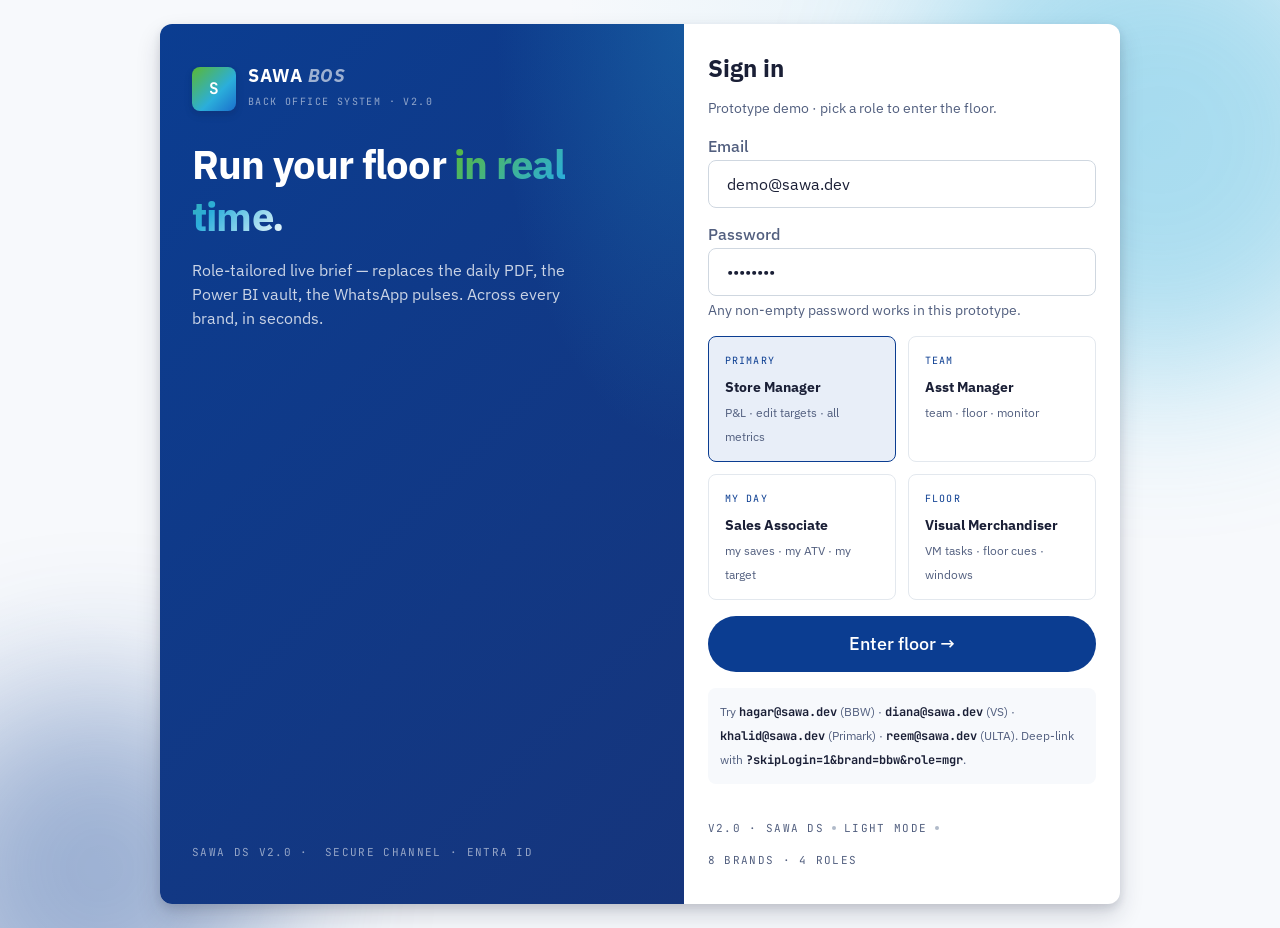
==== commit 0544cc50: "v2.0.1: fix layout — brand/role chips out of topbar, min-width:0 safety nets, KPI/Aura grids pinned " ====
--- a/index.html
+++ b/index.html
@@ -473,9 +473,12 @@
   display: flex; align-items: flex-start; justify-content: space-between;
   gap: var(--space-4);
   margin-bottom: var(--space-4);
-}
+  min-width: 0;
+  flex-wrap: wrap;
+}
+.card-hd > * { min-width: 0; }
 .card-hd .title { font-size: 18px; line-height: 24px; font-weight: var(--weight-bold); color: var(--text-primary); }
-.card-hd .meta  { font-family: var(--font-mono); font-size: 12px; color: var(--text-secondary); text-transform: uppercase; letter-spacing: .08em; }
+.card-hd .meta  { font-family: var(--font-mono); font-size: 12px; color: var(--text-secondary); text-transform: uppercase; letter-spacing: .08em; white-space: nowrap; }
 
 .surface { background: var(--bg-1); border: 1px solid var(--divider); border-radius: var(--radius-md); }
 .panel   { background: var(--bg-2); border-radius: var(--radius-md); padding: var(--space-5); }
@@ -615,16 +618,25 @@
   padding: var(--space-5);
   display: flex; flex-direction: column; gap: var(--space-2);
   box-shadow: var(--elevation-1);
-}
-.kpi .lbl { font-size: 14px; color: var(--text-secondary); font-weight: var(--weight-medium); letter-spacing: .02em; }
+  min-width: 0;
+  overflow: hidden;
+}
+.kpi > * { min-width: 0; }
+.kpi .lbl { font-size: 14px; color: var(--text-secondary); font-weight: var(--weight-medium); letter-spacing: .02em; white-space: nowrap; overflow: hidden; text-overflow: ellipsis; }
 .kpi .val {
   font-family: var(--font-mono);
   font-size: 28px; line-height: 36px; font-weight: var(--weight-medium);
   color: var(--text-primary);
+  font-variant-numeric: tabular-nums;
+  white-space: nowrap; overflow: hidden; text-overflow: ellipsis;
 }
 .kpi .val .unit { font-size: 13px; color: var(--text-secondary); margin-left: var(--space-1); font-weight: var(--weight-regular); }
 .kpi .val .pre  { font-size: 14px; color: var(--text-secondary); margin-right: 6px; }
 .kpi .foot { font-size: 13px; color: var(--text-secondary); display: flex; gap: var(--space-2); align-items: center; flex-wrap: wrap; }
+@media (max-width: 600px) {
+  .kpi { padding: var(--space-4); }
+  .kpi .val { font-size: 24px; line-height: 30px; }
+}
 .kpi.accent-info     { border-left: 3px solid var(--p-secondary); }
 .kpi.accent-success  { border-left: 3px solid var(--p-grass); }
 .kpi.accent-warning  { border-left: 3px solid var(--p-amber); }
@@ -682,12 +694,14 @@
   border-bottom: 1px solid var(--divider);
   white-space: nowrap;
 }
-.table thead th .sm { display: block; font-family: var(--font-mono); font-size: 10px; color: var(--text-readonly); margin-top: 2px; text-transform: uppercase; letter-spacing: .1em; }
+.table thead th .sm { display: block; font-family: var(--font-mono); font-size: 10px; color: var(--text-readonly); margin-top: 2px; text-transform: uppercase; letter-spacing: .1em; white-space: normal; }
 .table tbody td {
   padding: var(--space-3) var(--space-4);
   border-bottom: 1px solid var(--divider);
   font-family: var(--font-mono);
   color: var(--text-primary);
+  font-variant-numeric: tabular-nums;
+  white-space: nowrap;
 }
 .table tbody td:first-child {
   font-family: var(--font-sans);
@@ -780,24 +794,113 @@
    Components · Navigation (Category 7)
    ──────────────────────────────────────────────────────────────────────── */
 
+/* Universal min-width:0 safety net for flex/grid children that contain
+   text/grids. Prevents children inheriting min-width:auto from collapsing
+   parents because of long unbreakable content. */
+.app-shell, .app-shell > *,
+.app-main, .app-main > *,
+.topbar, .topbar > *,
+.page-header, .page-header > *,
+.view-padding, .view-padding > *,
+.view, .view > *,
+.view-head, .view-head > *,
+.kpi, .card, .panel, .surface,
+.channel, .channel > *,
+.aura-card, .aura-card > *,
+.tc-row, .tc-row > *, .ts-row, .ts-row > *,
+.team-row, .team-row > *,
+.list, .list > *,
+.ai-list, .ai-item, .ai-item > *,
+.chart, .chart > * { min-width: 0; }
+
+/* Allow tables to overflow-scroll inside their wrapper instead of forcing
+   the parent grid open. */
+.seg-wrap { min-width: 0; overflow-x: auto; }
+
 .topbar {
   position: sticky; top: 0; z-index: 50;
   background: var(--bg-1);
   border-bottom: 1px solid var(--divider);
-  display: flex; flex-direction: column;
-  gap: var(--space-3);
+  display: flex; align-items: center;
+  gap: var(--space-4);
   padding: var(--space-3) var(--space-5);
-}
-.topbar .topbar-row1 { display: flex; align-items: center; justify-content: space-between; gap: var(--space-4); }
-.topbar .context { display: flex; flex-direction: column; gap: 2px; min-width: 0; }
-.topbar .crumb { font-size: 12px; color: var(--text-secondary); font-family: var(--font-mono); letter-spacing: .08em; text-transform: uppercase; white-space: nowrap; overflow: hidden; text-overflow: ellipsis; max-width: 60vw; }
+  min-width: 0;
+}
+.topbar .context { display: flex; flex-direction: column; gap: 2px; min-width: 0; flex: 1 1 auto; }
+.topbar .crumb {
+  font-size: 12px; color: var(--text-secondary);
+  font-family: var(--font-mono); letter-spacing: .08em; text-transform: uppercase;
+  white-space: nowrap; overflow: hidden; text-overflow: ellipsis;
+  min-width: 0;
+}
 .topbar .crumb .live-pip { display: inline-block; width: 8px; height: 8px; border-radius: 50%; background: var(--p-grass); margin-right: 6px; vertical-align: middle; }
-.topbar .title { font-size: 22px; line-height: 28px; font-weight: var(--weight-bold); color: var(--text-primary); }
-.topbar .topbar-row2 { display: flex; align-items: center; gap: var(--space-4); flex-wrap: wrap; }
-.topbar .version-stamp { font-family: var(--font-mono); font-size: 11px; color: var(--text-secondary); text-transform: uppercase; letter-spacing: .12em; padding: 4px 10px; background: var(--bg-2); border-radius: var(--radius-pill); white-space: nowrap; }
-@media (max-width: 767px) {
-  .topbar .topbar-row2 { gap: var(--space-2); }
-  .topbar .crumb { max-width: 90vw; }
+.topbar .title {
+  font-size: 22px; line-height: 28px; font-weight: var(--weight-bold);
+  color: var(--text-primary);
+  white-space: nowrap; overflow: hidden; text-overflow: ellipsis;
+  min-width: 0;
+}
+.topbar .version-stamp {
+  font-family: var(--font-mono); font-size: 11px; color: var(--text-secondary);
+  text-transform: uppercase; letter-spacing: .12em;
+  padding: 4px 10px; background: var(--bg-2); border-radius: var(--radius-pill);
+  white-space: nowrap; flex: 0 0 auto;
+}
+.topbar .nav-toggle {
+  display: none;
+  width: 36px; height: 36px;
+  border-radius: var(--radius-md);
+  align-items: center; justify-content: center;
+  color: var(--text-secondary);
+  flex: 0 0 auto;
+}
+.topbar .nav-toggle:hover { background: var(--bg-subtle); color: var(--text-primary); }
+
+@media (max-width: 1023px) {
+  .topbar .nav-toggle { display: inline-flex; }
+  .topbar .title { font-size: 20px; line-height: 26px; }
+}
+@media (max-width: 600px) {
+  .topbar { padding: var(--space-3) var(--space-4); gap: var(--space-3); }
+  .topbar .title { font-size: 18px; line-height: 24px; }
+  .topbar .crumb { font-size: 11px; letter-spacing: .06em; }
+}
+
+/* ─── Page header (brand + role filter strip below the topbar) ─── */
+.page-header {
+  background: var(--bg-1);
+  border-bottom: 1px solid var(--divider);
+  padding: var(--space-3) var(--space-5);
+  display: flex; flex-wrap: wrap;
+  gap: var(--space-3) var(--space-5);
+  align-items: center;
+  min-width: 0;
+}
+.page-header .filter-group {
+  display: flex; align-items: center; gap: var(--space-3);
+  flex-wrap: wrap;
+  min-width: 0;
+}
+.page-header .filter-group > .filter-lbl {
+  font-size: 11px; color: var(--text-secondary);
+  font-family: var(--font-mono); letter-spacing: .14em;
+  text-transform: uppercase;
+  flex: 0 0 auto;
+}
+.page-header .filter-group > .chip-group {
+  display: inline-flex; flex-wrap: wrap;
+  gap: 6px;
+  min-width: 0;
+}
+.page-header .chip {
+  height: 30px; padding: 0 var(--space-3); font-size: 12px;
+  white-space: nowrap; flex: 0 0 auto;
+}
+.page-header .chip .chip-dot { width: 6px; height: 6px; }
+@media (max-width: 600px) {
+  .page-header { padding: var(--space-3) var(--space-4); gap: var(--space-2) var(--space-3); }
+  .page-header .filter-group { gap: var(--space-2); }
+  .page-header .chip { height: 28px; padding: 0 10px; font-size: 11px; }
 }
 
 .navrail {
@@ -866,7 +969,7 @@
   display: flex; flex-direction: column; gap: 4px;
 }
 
-@media (max-width: 767px) {
+@media (max-width: 1023px) {
   .navrail { display: none; }
 }
 
@@ -892,7 +995,7 @@
   color: var(--p-primary);
 }
 .tabbar button .ic { width: 22px; height: 22px; }
-@media (max-width: 767px) { .tabbar { display: grid; } }
+@media (max-width: 1023px) { .tabbar { display: grid; } }
 
 /* Breadcrumb */
 .breadcrumb { display: flex; align-items: center; gap: var(--space-2); font-size: 13px; color: var(--text-secondary); }
@@ -903,12 +1006,13 @@
    App shell · layout
    ──────────────────────────────────────────────────────────────────────── */
 
-.app-shell { display: flex; min-height: 100vh; }
-.app-main { flex: 1; min-width: 0; display: flex; flex-direction: column; padding-bottom: 0; }
-@media (max-width: 767px) { .app-main { padding-bottom: 72px; } }
-
-.view-padding { padding: var(--space-6) var(--space-6) var(--space-12); max-width: 1280px; margin: 0 auto; width: 100%; }
-@media (max-width: 767px) { .view-padding { padding: var(--space-4) var(--space-4) var(--space-8); } }
+.app-shell { display: flex; min-height: 100vh; min-width: 0; }
+.app-main { flex: 1 1 0%; min-width: 0; display: flex; flex-direction: column; padding-bottom: 0; }
+@media (max-width: 1023px) { .app-main { padding-bottom: 72px; } }
+
+.view-padding { padding: var(--space-6) var(--space-6) var(--space-12); max-width: 1280px; margin: 0 auto; width: 100%; min-width: 0; }
+@media (max-width: 1023px) { .view-padding { padding: var(--space-5) var(--space-5) var(--space-10); } }
+@media (max-width: 600px) { .view-padding { padding: var(--space-4) var(--space-4) var(--space-8); } }
 
 .view { display: none; animation: fadeIn var(--motion-base) var(--motion-ease); }
 .view.is-active { display: block; }
@@ -919,22 +1023,28 @@
   gap: var(--space-4);
   margin-bottom: var(--space-6);
   flex-wrap: wrap;
-}
+  min-width: 0;
+}
+.view-head > * { min-width: 0; }
 .view-head .ttl { font-size: 32px; line-height: 40px; font-weight: var(--weight-bold); letter-spacing: -.01em; }
 .view-head .sub { font-size: 14px; color: var(--text-secondary); margin-top: 4px; display: flex; gap: 6px; align-items: center; flex-wrap: wrap; }
 .view-head .sub b { color: var(--text-primary); font-weight: var(--weight-medium); }
 .view-head .filters { display: flex; gap: var(--space-2); align-items: center; flex-wrap: wrap; }
+@media (max-width: 600px) {
+  .view-head .ttl { font-size: 26px; line-height: 32px; }
+}
 
 .section-h { display: flex; align-items: baseline; justify-content: space-between; gap: var(--space-4); margin: var(--space-6) 0 var(--space-3); }
 .section-h .l { font-size: 18px; font-weight: var(--weight-bold); }
 .section-h .r { font-size: 12px; font-family: var(--font-mono); color: var(--text-secondary); text-transform: uppercase; letter-spacing: .08em; }
 
-.grid { display: grid; gap: var(--space-4); }
-.grid-2 { grid-template-columns: repeat(2, 1fr); }
-.grid-3 { grid-template-columns: repeat(3, 1fr); }
-.grid-4 { grid-template-columns: repeat(4, 1fr); }
-@media (max-width: 1024px) { .grid-4 { grid-template-columns: repeat(2, 1fr); } .grid-3 { grid-template-columns: repeat(2, 1fr); } }
-@media (max-width: 600px)  { .grid-4, .grid-3, .grid-2 { grid-template-columns: 1fr; } }
+.grid { display: grid; gap: var(--space-4); min-width: 0; }
+.grid-2 { grid-template-columns: repeat(2, minmax(0, 1fr)); }
+.grid-3 { grid-template-columns: repeat(3, minmax(0, 1fr)); }
+.grid-4 { grid-template-columns: repeat(4, minmax(0, 1fr)); }
+.grid > * { min-width: 0; }
+@media (max-width: 1023px) { .grid-4 { grid-template-columns: repeat(2, minmax(0, 1fr)); } .grid-3 { grid-template-columns: repeat(2, minmax(0, 1fr)); } .grid-2 { grid-template-columns: repeat(2, minmax(0, 1fr)); } }
+@media (max-width: 720px)  { .grid-4, .grid-3, .grid-2 { grid-template-columns: 1fr; } }
 
 /* AI brief card */
 .ai-list { display: flex; flex-direction: column; gap: var(--space-3); }
@@ -969,9 +1079,11 @@
 .chart .x { grid-column: 2; display: flex; justify-content: space-between; font-family: var(--font-mono); font-size: 10px; color: var(--text-secondary); padding-top: 4px; }
 
 /* Channels rail (chips) */
-.channels { display: grid; grid-template-columns: repeat(5, 1fr); gap: var(--space-3); }
-@media (max-width: 1024px) { .channels { grid-template-columns: repeat(3, 1fr); } }
-@media (max-width: 600px)  { .channels { grid-template-columns: 1fr; } }
+.channels { display: grid; grid-template-columns: repeat(5, minmax(0, 1fr)); gap: var(--space-3); min-width: 0; }
+.channels > * { min-width: 0; }
+@media (max-width: 1023px) { .channels { grid-template-columns: repeat(3, minmax(0, 1fr)); } }
+@media (max-width: 720px)  { .channels { grid-template-columns: repeat(2, minmax(0, 1fr)); } }
+@media (max-width: 480px)  { .channels { grid-template-columns: 1fr; } }
 .channel {
   display: flex; flex-direction: column;
   background: var(--bg-1);
@@ -1003,21 +1115,27 @@
 .channel .val .cur { font-size: 11px; color: var(--text-secondary); margin-right: 4px; }
 
 /* Top sellers · cats · movers */
-.ts-row, .tc-row { display: grid; grid-template-columns: 28px 1fr auto; align-items: center; gap: var(--space-3); padding: var(--space-3) 0; border-bottom: 1px dashed var(--divider); }
-.ts-row:last-child, .tc-row:last-child { border-bottom: 0; }
+.ts-row { display: grid; grid-template-columns: 28px minmax(0, 1fr) auto; align-items: center; gap: var(--space-3); padding: var(--space-3) 0; border-bottom: 1px dashed var(--divider); min-width: 0; }
+.ts-row:last-child { border-bottom: 0; }
+.ts-row > * { min-width: 0; }
 .ts-row .rk { font-family: var(--font-mono); font-weight: var(--weight-medium); color: var(--p-primary); }
-.ts-row .nm { font-weight: var(--weight-medium); font-size: 14px; }
-.ts-row .ct { color: var(--text-secondary); font-size: 12px; text-transform: lowercase; }
-.ts-row .v { font-family: var(--font-mono); font-size: 14px; font-weight: var(--weight-medium); text-align: right; }
-.ts-row .v small { display: block; color: var(--text-secondary); font-weight: var(--weight-regular); font-size: 11px; }
-
-.tc-row { grid-template-columns: 1fr; gap: var(--space-1); padding: var(--space-3) 0; }
-.tc-row .top { display: flex; justify-content: space-between; align-items: baseline; }
-.tc-row .cat { font-weight: var(--weight-medium); }
-.tc-row .mix { font-family: var(--font-mono); font-weight: var(--weight-medium); }
+.ts-row .nm { font-weight: var(--weight-medium); font-size: 14px; overflow: hidden; text-overflow: ellipsis; }
+.ts-row .ct { color: var(--text-secondary); font-size: 12px; text-transform: lowercase; white-space: nowrap; overflow: hidden; text-overflow: ellipsis; }
+.ts-row .v { font-family: var(--font-mono); font-size: 14px; font-weight: var(--weight-medium); text-align: right; font-variant-numeric: tabular-nums; white-space: nowrap; }
+.ts-row .v small { display: block; color: var(--text-secondary); font-weight: var(--weight-regular); font-size: 11px; white-space: nowrap; }
+
+.tc-row { display: grid; grid-template-columns: 1fr; gap: var(--space-1); padding: var(--space-3) 0; border-bottom: 1px dashed var(--divider); min-width: 0; }
+.tc-row:last-child { border-bottom: 0; }
+.tc-row > * { min-width: 0; }
+.tc-row .top { display: grid; grid-template-columns: minmax(0, 1fr) auto; gap: var(--space-3); align-items: baseline; min-width: 0; }
+.tc-row .top > * { min-width: 0; }
+.tc-row .cat { font-weight: var(--weight-medium); white-space: nowrap; overflow: hidden; text-overflow: ellipsis; }
+.tc-row .mix { font-family: var(--font-mono); font-weight: var(--weight-medium); white-space: nowrap; font-variant-numeric: tabular-nums; }
 .tc-row .bar { height: 6px; background: var(--p-grey-5); border-radius: var(--radius-pill); margin: 6px 0; overflow: hidden; }
 .tc-row .bar > i { display: block; height: 100%; background: var(--brand-accent); }
-.tc-row .foot { display: flex; justify-content: space-between; font-size: 12px; color: var(--text-secondary); }
+.tc-row .foot { display: grid; grid-template-columns: minmax(0, 1fr) auto; gap: var(--space-3); font-size: 12px; color: var(--text-secondary); min-width: 0; }
+.tc-row .foot > * { min-width: 0; white-space: nowrap; overflow: hidden; text-overflow: ellipsis; }
+.tc-row .foot > .delta { text-align: right; }
 .tc-row .delta.neg { color: var(--text-invalid); }
 
 /* BBW Aura panel */
@@ -1026,10 +1144,16 @@
   border: 1px solid #F5C0D8;
   border-radius: var(--radius-lg);
   padding: var(--space-5);
-  display: grid; grid-template-columns: 1.2fr 1fr 1fr 1fr; gap: var(--space-4);
-}
-@media (max-width: 1024px) { .aura-card { grid-template-columns: 1fr 1fr; } }
-@media (max-width: 600px)  { .aura-card { grid-template-columns: 1fr 1fr; } }
+  display: grid;
+  grid-template-columns: minmax(0, 1.2fr) repeat(3, minmax(0, 1fr));
+  gap: var(--space-4);
+  min-width: 0;
+}
+@media (max-width: 1024px) { .aura-card { grid-template-columns: repeat(2, minmax(0, 1fr)); } }
+@media (max-width: 600px)  { .aura-card { grid-template-columns: 1fr; } }
+.aura-head { min-width: 0; }
+.aura-cell { min-width: 0; overflow: hidden; }
+.aura-cell .lbl, .aura-cell .num, .aura-cell .sub, .aura-cell .delta { white-space: nowrap; overflow: hidden; text-overflow: ellipsis; }
 .aura-head .ttl { font-size: 18px; font-weight: var(--weight-bold); }
 .aura-head .ttl em { color: var(--aura); font-style: normal; }
 .aura-head .sub { font-size: 12px; color: var(--text-secondary); margin-top: 2px; }
@@ -1216,22 +1340,27 @@
 /* Brand-personal strip */
 .bp-strip {
   display: grid;
-  grid-template-columns: auto repeat(3, 1fr);
+  grid-template-columns: auto repeat(3, minmax(0, 1fr));
   gap: var(--space-4);
   align-items: center;
   background: var(--brand-accent-soft);
   border-radius: var(--radius-md);
   padding: var(--space-4) var(--space-5);
-}
-.bp-strip .lab { font-size: 13px; font-family: var(--font-mono); text-transform: uppercase; letter-spacing: .1em; color: var(--text-secondary); }
+  min-width: 0;
+}
+.bp-strip > * { min-width: 0; }
+.bp-strip .lab { font-size: 13px; font-family: var(--font-mono); text-transform: uppercase; letter-spacing: .1em; color: var(--text-secondary); white-space: nowrap; }
 .bp-strip .lab b { color: var(--brand-accent); }
 .bp-strip .m { text-align: left; }
-.bp-strip .m .n { font-family: var(--font-mono); font-size: 22px; font-weight: var(--weight-medium); color: var(--brand-accent); }
-.bp-strip .m .l { font-size: 12px; color: var(--text-secondary); }
-
-@media (max-width: 767px) {
-  .bp-strip { grid-template-columns: 1fr 1fr; }
+.bp-strip .m .n { font-family: var(--font-mono); font-size: 22px; font-weight: var(--weight-medium); color: var(--brand-accent); white-space: nowrap; }
+.bp-strip .m .l { font-size: 12px; color: var(--text-secondary); white-space: nowrap; overflow: hidden; text-overflow: ellipsis; }
+
+@media (max-width: 900px) {
+  .bp-strip { grid-template-columns: repeat(2, minmax(0, 1fr)); }
   .bp-strip .lab { grid-column: 1 / -1; }
+}
+@media (max-width: 480px) {
+  .bp-strip { grid-template-columns: 1fr; padding: var(--space-3) var(--space-4); }
 }
 
 /* BBW-only / non-BBW conditional reveal */
@@ -1256,11 +1385,12 @@
 body.role-asst .edit-target-btn,
 body.role-assoc .edit-target-btn { display: none; }
 
-/* Topbar role+brand chip rails */
-.rail-block { display: flex; gap: var(--space-2); align-items: center; flex-wrap: wrap; }
-.rail-block .rail-lbl { font-size: 11px; font-family: var(--font-mono); color: var(--text-secondary); text-transform: uppercase; letter-spacing: .12em; }
-.rail-block .chip-group { gap: 6px; }
-.rail-block .chip { height: 30px; padding: 0 var(--space-3); font-size: 12px; }
+/* Legacy rail-block (kept for fallback if any code references it; the
+   filter chips now live inside .page-header .filter-group). */
+.rail-block { display: flex; gap: var(--space-2); align-items: center; flex-wrap: wrap; min-width: 0; }
+.rail-block .rail-lbl { font-size: 11px; font-family: var(--font-mono); color: var(--text-secondary); text-transform: uppercase; letter-spacing: .12em; flex: 0 0 auto; }
+.rail-block .chip-group { gap: 6px; flex-wrap: wrap; min-width: 0; }
+.rail-block .chip { height: 30px; padding: 0 var(--space-3); font-size: 12px; white-space: nowrap; flex: 0 0 auto; }
 .rail-block .chip .chip-dot { width: 6px; height: 6px; }
 
 /* small util */
@@ -1366,7 +1496,7 @@
       <div class="logo-mark" aria-hidden="true">S</div>
       <div>
         <div class="nm">SAWA <em>BOS</em></div>
-        <div class="sub">v2.0 · Sawa DS</div>
+        <div class="sub">back office system</div>
       </div>
     </div>
     <div class="user-block">
@@ -1405,7 +1535,6 @@
     </div>
     <div class="foot">
       <span>live · auto 60s · entra id</span>
-      <span>v2.0 · Sawa DS</span>
       <span id="navFootRefresh">updated 12s ago</span>
     </div>
   </aside>
@@ -1413,29 +1542,32 @@
   <!-- Main column -->
   <main class="app-main">
 
-    <!-- Topbar -->
-    <header class="topbar" role="navigation" aria-label="Brand and role context">
-      <div class="topbar-row1">
-        <div class="context">
-          <div class="crumb"><span class="live-pip"></span>live · <span id="topCrumbBrand">Bath &amp; Body Works</span> · <span id="topCrumbStore">Dubai Hills · GF</span></div>
-          <div class="title" id="topTitle">Live pulse.</div>
-        </div>
-        <span class="version-stamp" aria-label="version">v2.0 · Sawa DS</span>
+    <!-- Topbar (single row · breadcrumb + title + version stamp) -->
+    <header class="topbar" role="banner" aria-label="Page context">
+      <button class="nav-toggle" type="button" id="navToggle" aria-label="Jump to navigation">
+        <svg width="18" height="18" viewBox="0 0 20 20" fill="none" stroke="currentColor" stroke-width="1.8" stroke-linecap="round" aria-hidden="true"><path d="M3 6h14M3 10h14M3 14h14"/></svg>
+      </button>
+      <div class="context">
+        <div class="crumb"><span class="live-pip"></span>live · <span id="topCrumbBrand">Bath &amp; Body Works</span> · <span id="topCrumbStore">Dubai Hills · GF</span></div>
+        <div class="title" id="topTitle">Live pulse.</div>
       </div>
-      <div class="topbar-row2">
-        <div class="rail-block" aria-label="Brand chips">
-          <span class="rail-lbl">brand</span>
-          <div class="chip-group" id="brandChips" role="tablist"></div>
-          <select class="select" id="brandMore" aria-label="More brands" hidden>
-            <option value="">more…</option>
-          </select>
-        </div>
-        <div class="rail-block" aria-label="Role chips">
-          <span class="rail-lbl">role</span>
-          <div class="chip-group" id="roleChips" role="tablist"></div>
-        </div>
+      <span class="version-stamp" aria-label="version">v2.0 · Sawa DS</span>
+    </header>
+
+    <!-- Page header · brand + role filter strip -->
+    <nav class="page-header" role="navigation" aria-label="Brand and role context">
+      <div class="filter-group" aria-label="Brand chips">
+        <span class="filter-lbl">brand</span>
+        <div class="chip-group" id="brandChips" role="tablist"></div>
+        <select class="select" id="brandMore" aria-label="More brands" hidden>
+          <option value="">more…</option>
+        </select>
       </div>
-    </header>
+      <div class="filter-group" aria-label="Role chips">
+        <span class="filter-lbl">role</span>
+        <div class="chip-group" id="roleChips" role="tablist"></div>
+      </div>
+    </nav>
 
     <!-- View body -->
     <div class="view-padding" id="viewPad">
@@ -1681,7 +1813,7 @@
         </div>
 
         <!-- BBW · segment-by-hour view (SFA011) -->
-        <div class="bbw-only" style="display:none;">
+        <div class="bbw-only">
           <div class="card" id="segCard">
             <div class="card-hd">
               <div>
@@ -1875,11 +2007,9 @@
 <div class="toast-stack" id="toastStack" aria-live="polite" aria-atomic="true"></div>
 
 <!-- ════════════════════════════════════════════════════════════════════
-     Page footer · version + flag
+     Page footer · single version stamp lives in the topbar (top-right).
+     The previous fixed bottom-left badge was removed (duplicate).
      ──────────────────────────────────────────────────────────────────── -->
-<div class="cap-mono" style="position:fixed;bottom:8px;left:8px;z-index:10;background:rgba(255,255,255,.7);backdrop-filter:saturate(160%) blur(6px);padding:4px 10px;border-radius:999px;border:1px solid var(--divider);pointer-events:none;">
-  ?v=2 · v2.0 · Sawa DS
-</div>
 
 <script>
 'use strict';
@@ -2952,6 +3082,14 @@
   // Tabbar (mobile)
   $$('#tabbar button[data-view]').forEach(b => b.addEventListener('click', () => setView(b.dataset.view)));
 
+  // Topbar nav-toggle (shown < 1024px) — scrolls to the bottom tabbar
+  // and focuses the active tab so keyboard nav works equivalently.
+  const ntog = document.getElementById('navToggle');
+  if (ntog) ntog.addEventListener('click', () => {
+    const active = document.querySelector('#tabbar button.is-active') || document.querySelector('#tabbar button');
+    if (active) { active.focus(); active.scrollIntoView({ behavior: 'smooth', block: 'center' }); }
+  });
+
   // Period
   const tvs = document.getElementById('todayViewSel');
   if (tvs) tvs.addEventListener('change', e => setPeriod(e.target.value));
